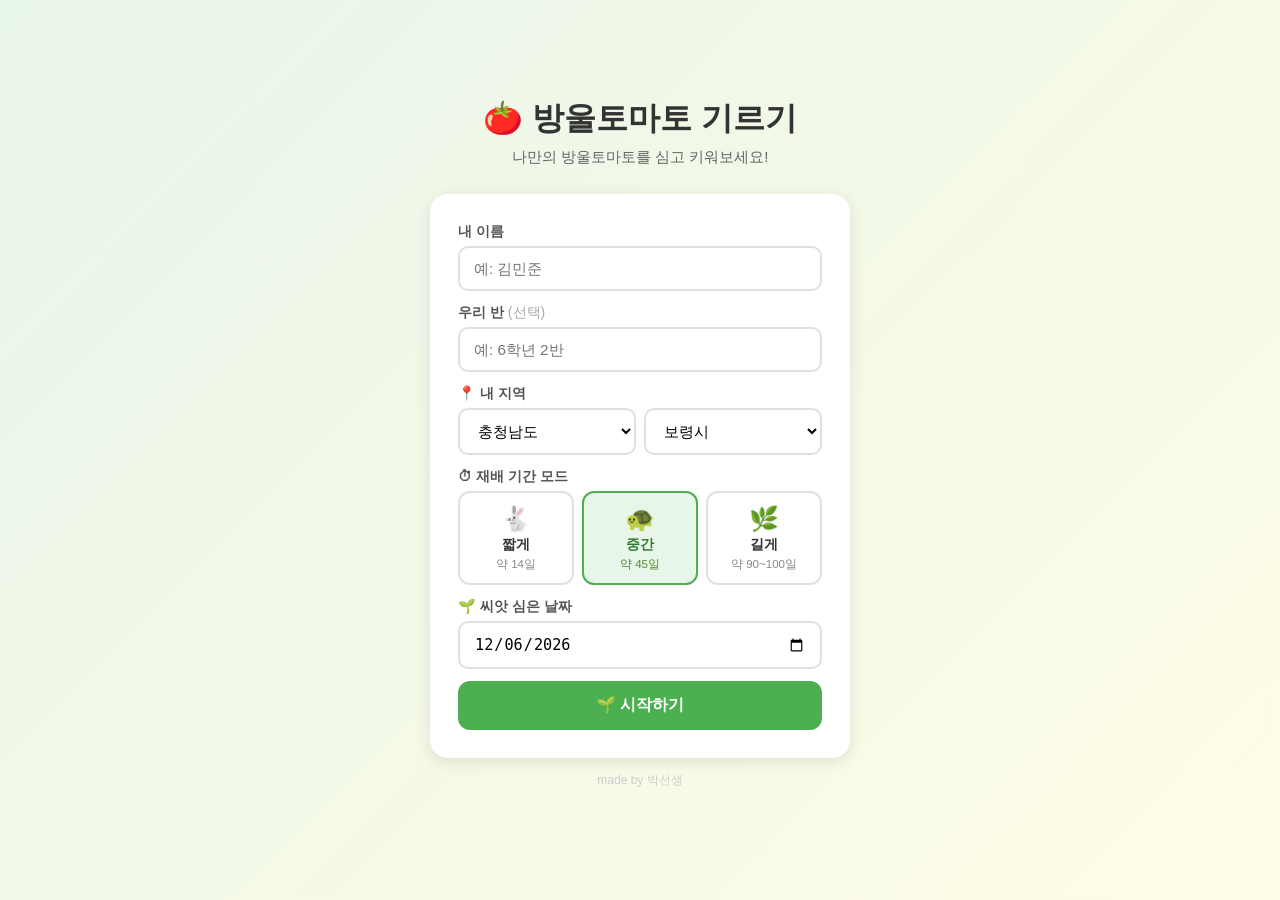
==== index.html @ ff5b4377 "Add files via upload" ====
<!DOCTYPE html>
<html lang="ko">
<head>
<meta charset="UTF-8">
<meta name="viewport" content="width=device-width, initial-scale=1.0">
<title>🍅 방울토마토 기르기</title>
<style>
:root {
  --green:#4caf50; --dgreen:#2e7d32; --lgreen:#e8f5e9;
  --red:#e53935; --orange:#ff7043; --yellow:#fdd835;
  --blue:#1e88e5; --brown:#795548;
  --gray:#9e9e9e; --shadow:0 4px 16px rgba(0,0,0,.10); --radius:18px;
}
*{box-sizing:border-box;margin:0;padding:0;}
body{font-family:'Noto Sans KR','Apple SD Gothic Neo',sans-serif;
  background:linear-gradient(135deg,#e8f5e9 0%,#fffde7 100%);min-height:100vh;color:#333;}

/* 화면 전환 — JS로만 제어 */
.screen{display:none;}

/* 버튼 */
.btn{border:none;border-radius:12px;cursor:pointer;font-size:1rem;
  font-weight:700;padding:12px 24px;transition:transform .1s;}
.btn:active{transform:scale(.97);}
.btn-green{background:var(--green);color:#fff;}
.btn-blue {background:var(--blue);color:#fff;}
.btn-red  {background:var(--red);color:#fff;}
.btn-gray {background:#e0e0e0;color:#555;}
.btn-orange{background:var(--orange);color:#fff;}
.btn-brown {background:var(--brown);color:#fff;}
.btn-purple{background:#7b1fa2;color:#fff;}
.btn:disabled{opacity:.45;cursor:not-allowed;}

/* 헤더 */
header{background:linear-gradient(90deg,#2e7d32,#43a047);color:#fff;
  padding:12px 20px;display:flex;align-items:center;justify-content:space-between;
  box-shadow:0 2px 8px rgba(0,0,0,.15);position:sticky;top:0;z-index:100;}
header h1{font-size:1.2rem;}
.weather-badge{background:rgba(255,255,255,.2);border-radius:20px;
  padding:4px 12px;font-size:.82rem;}

/* 탭 */
.tab-bar{display:flex;background:#fff;border-bottom:2px solid #e0e0e0;
  position:sticky;top:57px;z-index:99;}
.tab-btn{flex:1;padding:12px 8px;border:none;background:none;
  font-size:.88rem;font-weight:700;color:#999;cursor:pointer;
  border-bottom:3px solid transparent;transition:all .2s;}
.tab-btn.on{color:var(--dgreen);border-bottom-color:var(--green);}
.tab-content{display:none;padding:16px;max-width:900px;margin:0 auto;}
.tab-content.on{display:block;}

/* 시작 화면 */
.start-wrap{display:flex;flex-direction:column;align-items:center;
  justify-content:center;min-height:100vh;padding:24px;text-align:center;}
.start-card{background:#fff;border-radius:var(--radius);padding:28px;
  box-shadow:var(--shadow);width:100%;max-width:420px;text-align:left;}
.start-card label{display:block;font-size:.88rem;font-weight:700;
  margin-bottom:5px;color:#555;}
.start-card input,.start-card select{width:100%;padding:12px 14px;
  border:2px solid #e0e0e0;border-radius:10px;font-size:.95rem;
  margin-bottom:12px;outline:none;background:#fff;}
.start-card input:focus,.start-card select:focus{border-color:var(--green);}
.region-row{display:flex;gap:8px;margin-bottom:12px;}
.region-row select{flex:1;margin-bottom:0;}

/* 카드 */
.card{background:#fff;border-radius:var(--radius);box-shadow:var(--shadow);
  padding:20px;margin-bottom:14px;}
.card-title{font-size:.8rem;font-weight:700;color:var(--gray);
  letter-spacing:1px;margin-bottom:12px;}

/* 화분 */
.pot-card{display:flex;align-items:center;gap:24px;padding:22px;}
@media(max-width:580px){.pot-card{flex-direction:column;gap:10px;text-align:center;}}
.plant-visual{width:170px;height:187px;flex-shrink:0;
  filter:drop-shadow(0 8px 20px rgba(0,0,0,.22));
  transition:transform .4s ease;cursor:pointer;position:relative;}
.plant-visual:hover{transform:scale(1.05) rotate(-1deg);}
.plant-visual svg{width:100%;height:100%;}

/* 식물 2.5D 입체감 및 관리 상태 표현 */
.plant-visual{perspective:700px;}
.plant-visual svg{width:100%;height:100%;overflow:visible;filter:drop-shadow(0 10px 12px rgba(54,35,16,.28)) saturate(1.08) contrast(1.04);}
.plant-visual.plant-healthy svg{filter:drop-shadow(0 12px 16px rgba(32,96,42,.30)) saturate(1.22) contrast(1.08);}
.plant-visual.plant-ok svg{filter:drop-shadow(0 10px 13px rgba(54,35,16,.25)) saturate(1.05);}
.plant-visual.plant-dry svg{filter:drop-shadow(0 8px 10px rgba(88,53,17,.28)) saturate(.72) sepia(.22) brightness(.92);}
.plant-visual.plant-overwater svg{filter:drop-shadow(0 9px 12px rgba(22,87,142,.28)) saturate(.90) hue-rotate(8deg) brightness(.95);}
.plant-visual.plant-pest svg{filter:drop-shadow(0 9px 12px rgba(87,62,24,.25)) saturate(.78) sepia(.15);}
.plant-visual.plant-dead svg{filter:drop-shadow(0 8px 10px rgba(60,40,20,.25)) saturate(.25) sepia(.35) brightness(.78);}
.plant-visual.plant-dry{transform:rotate(-1.5deg);}
.plant-visual.plant-dead{transform:rotate(-3deg);}

/* 흔들림 애니메이션 */
@keyframes sway{
  0%,100%{transform:rotate(0deg);}
  25%{transform:rotate(1.5deg);}
  75%{transform:rotate(-1.5deg);}
}
@keyframes grow-in{
  from{transform:scale(0.7);opacity:0;}
  to{transform:scale(1);opacity:1;}
}
.plant-visual.sway{animation:sway 3s ease-in-out infinite;}
.plant-visual.grow-in{animation:grow-in .5s ease-out;}

/* 화분 카드 배경 */
.pot-card{background:linear-gradient(135deg,#f1f8e9 0%,#fff9c4 100%)!important;}

/* 성장 단계별 뱃지 색상 */
.stage-0{background:#FFF3E0;color:#E65100;}
.stage-1{background:#F1F8E9;color:#33691E;}
.stage-2{background:#E8F5E9;color:#2E7D32;}
.stage-3{background:#E8F5E9;color:#1B5E20;}
.stage-4{background:#FFFDE7;color:#F57F17;}
.stage-5{background:#E8F5E9;color:#2E7D32;}
.stage-6{background:#FFF3E0;color:#BF360C;}
.stage-7{background:#FFEBEE;color:#B71C1C;}
.pot-info{flex:1;}
.plant-name{font-size:1.2rem;font-weight:900;margin-bottom:5px;}
.stage-badge{display:inline-block;background:var(--lgreen);color:#2e7d32;
  border-radius:20px;padding:3px 14px;font-size:.82rem;font-weight:700;margin-bottom:10px;}
.bar-wrap{margin-bottom:8px;}
.bar-label{font-size:.8rem;color:#666;margin-bottom:3px;
  display:flex;justify-content:space-between;}
.bar-bg{background:#e0e0e0;border-radius:8px;height:12px;overflow:hidden;}
.bar-fill{height:100%;border-radius:8px;transition:width .5s ease;}
.b-green{background:linear-gradient(90deg,#66bb6a,#2e7d32);}
.b-blue {background:linear-gradient(90deg,#64b5f6,#1565c0);}
.b-orange{background:linear-gradient(90deg,#ffb74d,#e65100);}

/* 상태 그리드 */
.stat-grid{display:grid;grid-template-columns:1fr 1fr;gap:10px;}
.stat-item{background:var(--lgreen);border-radius:12px;padding:12px;text-align:center;}
.stat-icon{font-size:1.4rem;}
.stat-label{font-size:.72rem;color:#666;margin-top:2px;}
.stat-value{font-size:.98rem;font-weight:900;color:#2e7d32;}
.stat-warn{background:#fff8e1;}.stat-warn .stat-value{color:#f57f17;}
.stat-danger{background:#ffebee;}.stat-danger .stat-value{color:var(--red);}

/* 날씨 */
.w-row{display:flex;justify-content:space-between;font-size:.9rem;
  padding:4px 0;border-bottom:1px solid #f0f0f0;}
.w-row:last-child{border:none;}
.w-row span:last-child{font-weight:700;}
.sun-bar{display:flex;gap:3px;margin-top:6px;}
.sun-block{flex:1;height:9px;border-radius:4px;background:#e0e0e0;}
.sun-block.on{background:var(--yellow);}

/* 행동 */
.act-row{display:flex;gap:10px;margin-bottom:10px;}
.act-row .btn{flex:1;font-size:.88rem;padding:12px 6px;}
.act-log{background:var(--lgreen);border-radius:10px;padding:9px 13px;
  font-size:.82rem;color:#444;max-height:85px;overflow-y:auto;}
.act-log-item{padding:2px 0;border-bottom:1px solid #ddd;}
.act-log-item:last-child{border:none;}

/* 사진 일지 */
.photo-grid{display:grid;grid-template-columns:repeat(auto-fill,minmax(140px,1fr));gap:12px;}
.photo-card{border-radius:14px;overflow:hidden;box-shadow:0 2px 8px rgba(0,0,0,.1);
  cursor:pointer;background:#fff;transition:transform .2s;}
.photo-card:hover{transform:translateY(-3px);}
.photo-img-wrap{width:100%;height:120px;overflow:hidden;background:#f5f5f5;
  display:flex;align-items:center;justify-content:center;}
.photo-img-wrap img{width:100%;height:100%;object-fit:cover;}
.photo-info{padding:8px;}
.photo-date{font-size:.73rem;color:var(--gray);}
.photo-stage{font-size:.75rem;color:var(--dgreen);font-weight:700;}
.photo-note{font-size:.8rem;margin-top:2px;color:#444;
  white-space:nowrap;overflow:hidden;text-overflow:ellipsis;}
.add-photo{border:2px dashed #ccc;border-radius:14px;display:flex;
  flex-direction:column;align-items:center;justify-content:center;
  min-height:164px;cursor:pointer;background:#fafafa;transition:all .2s;gap:6px;}
.add-photo:hover{border-color:var(--green);background:var(--lgreen);}
.add-photo span{font-size:2rem;}
.add-photo p{font-size:.85rem;color:#888;}

/* 수확 */
.harvest-wrap{display:flex;flex-direction:column;align-items:center;
  justify-content:center;min-height:90vh;padding:24px;text-align:center;}
.harvest-stats{background:#fff;border-radius:var(--radius);padding:22px;
  box-shadow:var(--shadow);width:100%;max-width:400px;margin-bottom:20px;}
.h-row{display:flex;justify-content:space-between;padding:8px 0;
  border-bottom:1px solid #f0f0f0;font-size:.93rem;}
.h-row:last-child{border:none;}
.h-row strong{color:var(--red);}

/* 보고서 인쇄 */
#report-area{display:none;}
@media print{
  body>*{display:none!important;}
  #report-area{display:block!important;font-family:'Noto Sans KR',sans-serif;
    max-width:700px;margin:0 auto;padding:20px;}
  .rpt-header{text-align:center;border-bottom:2px solid #333;
    padding-bottom:14px;margin-bottom:18px;}
  .rpt-title{font-size:1.5rem;font-weight:900;color:#2e7d32;}
  .rpt-sub{font-size:.95rem;color:#555;margin-top:3px;}
  .rpt-section{margin-bottom:18px;}
  .rpt-section h3{font-size:.95rem;font-weight:700;border-left:4px solid #4caf50;
    padding-left:8px;margin-bottom:10px;}
  .rpt-grid{display:grid;grid-template-columns:1fr 1fr;gap:10px;}
  .rpt-stat{background:#f9f9f9;border-radius:8px;padding:9px 13px;}
  .rpt-stat-label{font-size:.78rem;color:#888;}
  .rpt-stat-value{font-size:1rem;font-weight:700;color:#2e7d32;}
  .rpt-photos{display:grid;grid-template-columns:repeat(3,1fr);gap:8px;}
  .rpt-photo img{width:100%;height:95px;object-fit:cover;border-radius:7px;}
  .rpt-photo p{font-size:.72rem;color:#666;margin-top:3px;text-align:center;}
  .rpt-diary-item{font-size:.8rem;padding:4px 0;border-bottom:1px solid #eee;}
  .rpt-wm{text-align:center;margin-top:20px;font-size:.75rem;color:#bbb;}
}

/* 알림 배너 */
.alert-banner{background:#fff3cd;border:1px solid #ffc107;border-radius:10px;
  padding:9px 13px;font-size:.83rem;margin-bottom:10px;
  display:none;align-items:center;gap:7px;}
.alert-banner.show{display:flex;}
.alert-banner.red{background:#ffebee;border-color:var(--red);}

/* 모달 */
.modal-bg{display:none;position:fixed;inset:0;background:rgba(0,0,0,.5);
  z-index:200;align-items:center;justify-content:center;padding:16px;}
.modal-bg.show{display:flex;}
.modal{background:#fff;border-radius:var(--radius);padding:26px;
  width:100%;max-width:400px;box-shadow:var(--shadow);}
.modal h3{font-size:1.05rem;margin-bottom:13px;text-align:center;}
.modal input,.modal textarea{width:100%;padding:11px;border:2px solid #e0e0e0;
  border-radius:10px;font-size:.93rem;margin-bottom:11px;outline:none;}
.modal input:focus,.modal textarea:focus{border-color:var(--green);}
.modal textarea{resize:vertical;min-height:65px;}
.modal-btns{display:flex;gap:10px;}
.modal-btns .btn{flex:1;}
.modal-view-img{width:100%;max-height:55vh;object-fit:contain;
  border-radius:10px;margin-bottom:11px;}

/* 토스트 */
.toast{position:fixed;bottom:26px;left:50%;
  transform:translateX(-50%) translateY(100px);
  background:#333;color:#fff;border-radius:30px;padding:11px 26px;
  font-size:.9rem;font-weight:700;z-index:300;transition:transform .3s;
  pointer-events:none;}
.toast.show{transform:translateX(-50%) translateY(0);}
.toast.green{background:var(--green);}
.toast.red{background:var(--red);}
.toast.blue{background:var(--blue);}
.toast.orange{background:var(--orange);}

/* 씨앗 대기 */
.no-seed{text-align:center;padding:50px 20px;}


/* 단계별 행동 해금 */
.action-grid{display:grid;grid-template-columns:repeat(2,minmax(0,1fr));gap:10px;margin-bottom:10px;}
@media(max-width:580px){.action-grid{grid-template-columns:1fr;}}
.action-btn,.locked-action{min-height:72px;border-radius:14px;padding:10px 12px;text-align:left;display:flex;flex-direction:column;justify-content:center;gap:4px;}
.action-btn{border:none;color:#fff;cursor:pointer;box-shadow:0 2px 8px rgba(0,0,0,.08);transition:transform .1s, filter .2s;}
.action-btn:active{transform:scale(.98);}
.action-btn:disabled{opacity:.45;cursor:not-allowed;filter:grayscale(.2);}
.action-btn strong{font-size:.92rem;line-height:1.2;}
.action-btn small{font-size:.72rem;line-height:1.35;opacity:.92;font-weight:500;}
.action-water{background:var(--blue);}
.action-check{background:var(--green);}
.action-vent{background:var(--orange);}
.action-warm{background:var(--brown);}
.action-fertilize{background:#43a047;}
.action-stake{background:#795548;}
.action-pollinate{background:#f9a825;color:#5d4037;}
.action-prune{background:#00897b;}
.action-fruitCheck{background:#e53935;}
.locked-action{border:2px dashed #cfcfcf;background:#fafafa;color:#888;align-items:center;text-align:center;font-weight:800;}
.locked-action .lock-icon{font-size:1.25rem;}
.locked-action small{font-size:.78rem;line-height:1.35;font-weight:700;}
.unlock-modal-icon{font-size:2.4rem;text-align:center;margin-bottom:6px;}
.unlock-title{text-align:center;font-size:1.08rem;font-weight:900;color:var(--dgreen);margin-bottom:10px;}
.unlock-msg{background:var(--lgreen);border-radius:12px;padding:12px 14px;font-size:.9rem;line-height:1.6;color:#333;margin-bottom:14px;}
.unlock-tip{font-size:.78rem;color:#777;line-height:1.5;margin-top:-5px;margin-bottom:12px;text-align:center;}

.watermark{text-align:center;padding:14px;font-size:.75rem;color:#ccc;}

/* 재배 기간 모드 선택 */
.speed-btns{display:flex;gap:8px;margin-bottom:12px;}
.speed-btn{flex:1;border:2px solid #e0e0e0;border-radius:12px;background:#fff;
  padding:12px 6px;cursor:pointer;transition:all .2s;text-align:center;
  display:flex;flex-direction:column;align-items:center;gap:3px;}
.speed-btn span{font-size:1.5rem;}
.speed-btn strong{font-size:.85rem;color:#333;display:block;}
.speed-btn small{font-size:.72rem;color:#888;display:block;line-height:1.3;}
.speed-btn:hover{border-color:#aaa;background:#f5f5f5;}
.speed-btn.active{border-color:var(--green);background:var(--lgreen);}
.speed-btn.active strong{color:var(--dgreen);}
.speed-btn.active small{color:#558b2f;}

/* 재배 환경 카드 */
.env-card{padding:16px 20px;}
.env-btns{display:flex;gap:10px;}
.env-btn{flex:1;border:2px solid #e0e0e0;border-radius:14px;background:#fff;
  padding:14px 8px;cursor:pointer;transition:all .2s;text-align:center;
  display:flex;flex-direction:column;align-items:center;gap:4px;}
.env-btn:hover{border-color:var(--green);background:var(--lgreen);}
.env-btn.active{border-color:var(--green);background:var(--lgreen);
  box-shadow:0 0 0 3px rgba(76,175,80,.2);}
.env-icon{font-size:1.8rem;}
.env-name{font-size:.9rem;font-weight:700;color:#333;}
.env-desc{font-size:.72rem;color:#888;line-height:1.4;}
.env-btn.active .env-name{color:var(--dgreen);}
</style>
<!-- html2canvas: 화면 캡처 라이브러리 -->
<script src="https://cdnjs.cloudflare.com/ajax/libs/html2canvas/1.4.1/html2canvas.min.js"></script>
</head>
<body>

<!-- 헤더 (시작 후 표시) -->
<header id="main-header" style="display:none;">
  <h1>🍅 방울토마토 기르기</h1>
  <div style="display:flex;gap:8px;align-items:center;">
    <div class="weather-badge" id="hdr-weather">🌤 --</div>
    <span id="speed-mode-badge" style="font-size:.78rem;font-weight:700;padding:3px 8px;
      background:rgba(255,255,255,.18);border-radius:10px;color:#fff;"></span>
    <button class="btn btn-gray" style="padding:6px 12px;font-size:.8rem;" onclick="openSettings()">⚙️ 설정</button>
  </div>
</header>

<!-- 탭 바 (시작 후 표시) -->
<div class="tab-bar" id="tab-bar" style="display:none;">
  <button class="tab-btn on" id="tbtn-grow"  onclick="switchTab('grow',this)">🌱 키우기</button>
  <button class="tab-btn"    id="tbtn-diary" onclick="switchTab('diary',this)">📸 사진일지</button>
</div>

<!-- ===== 시작 화면 ===== -->
<div id="screen-start" class="screen">
  <div class="start-wrap">
    <div style="font-size:2rem;font-weight:900;margin-bottom:6px;">🍅 방울토마토 기르기</div>
    <div style="font-size:.95rem;color:#666;margin-bottom:26px;">나만의 방울토마토를 심고 키워보세요!</div>
    <div class="start-card">
      <label>내 이름</label>
      <input type="text" id="inp-name" placeholder="예: 김민준" maxlength="10">
      <label>우리 반 <span style="color:#aaa;font-weight:400;">(선택)</span></label>
      <input type="text" id="inp-class" placeholder="예: 6학년 2반" maxlength="14">
      <label>📍 내 지역</label>
      <div class="region-row">
        <select id="sel-sido" onchange="onSidoChange()">
          <option value="">시/도</option>
        </select>
        <select id="sel-sg">
          <option value="">시/군/구</option>
        </select>
      </div>
      <label>⏱ 재배 기간 모드</label>
      <div class="speed-btns" id="start-speed-btns">
        <button class="speed-btn" id="start-short" onclick="selectSpeed('short','start')">
          <span>🐇</span><strong>짧게</strong><small>약 14일</small>
        </button>
        <button class="speed-btn active" id="start-mid" onclick="selectSpeed('mid','start')">
          <span>🐢</span><strong>중간</strong><small>약 45일</small>
        </button>
        <button class="speed-btn" id="start-long" onclick="selectSpeed('long','start')">
          <span>🌿</span><strong>길게</strong><small>약 90~100일</small>
        </button>
      </div>
      <label>🌱 씨앗 심은 날짜</label>
      <input type="date" id="inp-plantdate">
      <button class="btn btn-green" style="width:100%;font-size:1rem;padding:14px;"
        onclick="startGame()">🌱 시작하기</button>
    </div>
    <div class="watermark">made by 박선생</div>
  </div>
</div>

<!-- ===== 게임 화면 ===== -->
<div id="screen-game" class="screen">

  <!-- 키우기 탭 -->
  <div id="tab-grow" class="tab-content on">
    <div id="alert-water" class="alert-banner">
      <span>💧</span><span id="alert-water-txt">물이 부족해요!</span>
    </div>
    <div id="alert-temp" class="alert-banner red">
      <span>🌡️</span><span id="alert-temp-txt">기온이 위험해요!</span>
    </div>
    <div id="alert-pest" class="alert-banner red" style="display:none;">
      <span>🐛</span><span id="alert-pest-txt">병충해가 발생했어요! 빨리 처리하세요!</span>
      <button class="btn btn-red" style="padding:4px 12px;font-size:.8rem;margin-left:auto;"
        onclick="doAction('pest')">🌿 처리하기</button>
    </div>
    <div id="alert-rain" class="alert-banner red" style="display:none;">
      <span>⛈️</span><span>폭우 피해! 교실 창가로 이동하는 것이 좋아요.</span>
    </div>

    <!-- 재배 환경 선택 -->
    <div class="card env-card" id="env-card">
      <div class="card-title">🌍 재배 환경</div>
      <div class="env-btns">
        <button class="env-btn" id="env-outdoor" onclick="setEnv('outdoor')">
          <span class="env-icon">☀️</span>
          <span class="env-name">야외</span>
          <span class="env-desc">일조 좋음<br>비·바람·병충해 위험</span>
        </button>
        <button class="env-btn" id="env-window" onclick="setEnv('window')">
          <span class="env-icon">🪟</span>
          <span class="env-name">교실 창가</span>
          <span class="env-desc">비 피해 없음<br>일조 다소 부족</span>
        </button>
      </div>
      <div id="env-status" style="font-size:.82rem;color:#666;margin-top:8px;text-align:center;"></div>
    </div>

    <!-- 씨앗 아직 없음 -->
    <div id="no-seed" class="no-seed" style="display:none;">
      <div style="font-size:3.5rem;margin-bottom:14px;">🪴</div>
      <p style="color:#666;">씨앗 심은 날짜가 아직 설정되지 않았어요.<br>
        <button class="btn btn-green" style="margin-top:14px;padding:10px 22px;"
          onclick="openSettings()">⚙️ 설정에서 날짜 입력하기</button>
      </p>
    </div>

    <div id="game-content" style="display:none;">
      <!-- 화분 -->
      <div class="card pot-card" id="capture-pot-card">
        <div style="text-align:center;flex-shrink:0;">
          <div class="plant-visual" id="plant-visual"></div>
        </div>
        <div class="pot-info">
          <div class="plant-name" id="plant-name">--의 방울토마토</div>
          <div class="stage-badge" id="stage-badge">씨앗 단계</div>
          <div class="bar-wrap">
            <div class="bar-label"><span>🌱 전체 성장</span><span id="pct-growth">0%</span></div>
            <div class="bar-bg"><div class="bar-fill b-green" id="bar-growth" style="width:0%"></div></div>
          </div>
          <div class="bar-wrap">
            <div class="bar-label"><span>💧 수분</span><span id="pct-water">60%</span></div>
            <div class="bar-bg"><div class="bar-fill b-blue" id="bar-water" style="width:60%"></div></div>
          </div>
          <div class="bar-wrap">
            <div class="bar-label"><span>☀️ 오늘 일조</span><span id="pct-sun">0%</span></div>
            <div class="bar-bg"><div class="bar-fill b-orange" id="bar-sun" style="width:0%"></div></div>
          </div>
        </div>
      </div>

      <div id="capture-info-grid" style="display:grid;grid-template-columns:1fr 1fr;gap:14px;">
        <!-- 상태 -->
        <div class="card">
          <div class="card-title">📊 현재 상태</div>
          <div class="stat-grid">
            <div class="stat-item" id="st-temp">
              <div class="stat-icon">🌡️</div>
              <div class="stat-value" id="sv-temp">--°C</div>
              <div class="stat-label">기온</div>
            </div>
            <div class="stat-item" id="st-sky">
              <div class="stat-icon" id="si-sky">⛅</div>
              <div class="stat-value" id="sv-sky">--</div>
              <div class="stat-label">날씨</div>
            </div>
            <div class="stat-item" id="st-water">
              <div class="stat-icon">💧</div>
              <div class="stat-value" id="sv-water">보통</div>
              <div class="stat-label">수분</div>
            </div>
            <div class="stat-item">
              <div class="stat-icon">📅</div>
              <div class="stat-value" id="sv-day">--일차</div>
              <div class="stat-label">재배기간</div>
            </div>
          </div>
        </div>

        <!-- 날씨 -->
        <div class="card">
          <div class="card-title">🌤 오늘 날씨</div>
          <div class="w-row"><span>📍</span><span id="w-region">--</span></div>
          <div class="w-row"><span>🌡️ 기온</span><span id="w-temp">--°C</span></div>
          <div class="w-row"><span>💧 강수</span><span id="w-rain">--</span></div>
          <div class="w-row"><span>💨 바람</span><span id="w-wind">--</span></div>
          <div class="w-row"><span>☀️ 일조</span><span id="w-sun">--</span></div>
          <div class="sun-bar" id="sun-blocks"></div>
          <div style="font-size:.72rem;color:#bbb;margin-top:4px;" id="w-time">--</div>
        </div>
      </div>

      <!-- 행동 -->
      <div class="card">
        <div class="card-title">🖐 오늘 할 일</div>
        <div class="action-grid" id="action-box"></div>
        <div class="act-log" id="act-log">
          <div class="act-log-item" style="color:#bbb;">오늘의 활동이 기록돼요</div>
        </div>
      </div>
    </div><!-- /game-content -->
  </div><!-- /tab-grow -->

  <!-- 사진 일지 탭 -->
  <div id="tab-diary" class="tab-content">
    <div class="card">
      <div style="display:flex;align-items:center;justify-content:space-between;margin-bottom:12px;">
        <div class="card-title" style="margin:0;">📸 성장 사진 일지</div>
        <button class="btn btn-green" style="padding:9px 18px;font-size:.88rem;"
          onclick="openCaptureModal()">📷 지금 캡처</button>
      </div>
      <div style="font-size:.8rem;color:#aaa;margin-bottom:12px;">
        키우기 탭 화면이 그대로 저장돼요 📱
      </div>
      <div class="photo-grid" id="photo-grid"></div>
    </div>
    <div class="watermark">made by 박선생</div>
  </div>

</div><!-- /screen-game -->

<!-- ===== 수확 화면 ===== -->
<div id="screen-harvest" class="screen">
  <div class="harvest-wrap">
    <div style="font-size:5rem;margin-bottom:14px;">🍅🎉</div>
    <div style="font-size:1.8rem;font-weight:900;color:var(--red);margin-bottom:8px;">수확 완료!</div>
    <div style="font-size:.95rem;color:#555;margin-bottom:22px;" id="h-sub">방울토마토가 잘 익었어요!</div>
    <div class="harvest-stats">
      <div class="h-row"><span>재배 기간 (<span id="h-mode">--</span>)</span><strong id="h-days">--일</strong></div>
      <div class="h-row"><span>물 준 횟수</span><strong id="h-water">--회</strong></div>
      <div class="h-row"><span>관찰 횟수</span><strong id="h-check">--회</strong></div>
      <div class="h-row"><span>사진 기록</span><strong id="h-photo">--장</strong></div>
      <div class="h-row"><span>최종 점수</span><strong id="h-score">--점</strong></div>
    </div>
    <div style="display:flex;gap:10px;flex-wrap:wrap;justify-content:center;">
      <button class="btn btn-purple" onclick="printReport()">📄 보고서 출력</button>
      <button class="btn btn-green"  onclick="restartGame()">🌱 다시 심기</button>
      <button class="btn btn-gray"   onclick="goGame()">📸 일지 보기</button>
    </div>
    <div class="watermark">made by 박선생</div>
  </div>
</div>

<!-- ===== 설정 화면 ===== -->
<div id="screen-settings" class="screen">
  <div style="padding:16px 16px 0;max-width:600px;margin:0 auto;display:flex;align-items:center;gap:12px;">
    <button class="btn btn-gray" onclick="closeSettings()">← 뒤로</button>
    <h2 style="font-size:1.15rem;">⚙️ 설정</h2>
  </div>
  <div style="padding:14px 16px 24px;max-width:600px;margin:0 auto;">

    <div class="card">
      <div class="card-title">👤 내 정보</div>
      <label style="font-size:.88rem;font-weight:700;color:#555;display:block;margin-bottom:5px;">이름</label>
      <input type="text" id="set-name" placeholder="이름" maxlength="10"
        style="width:100%;padding:11px;border:2px solid #e0e0e0;border-radius:10px;font-size:.93rem;margin-bottom:10px;outline:none;">
      <label style="font-size:.88rem;font-weight:700;color:#555;display:block;margin-bottom:5px;">우리 반</label>
      <input type="text" id="set-class" placeholder="예: 6학년 2반" maxlength="14"
        style="width:100%;padding:11px;border:2px solid #e0e0e0;border-radius:10px;font-size:.93rem;margin-bottom:10px;outline:none;">
    </div>

    <div class="card">
      <div class="card-title">📍 지역 설정 (날씨 연동)</div>
      <div class="region-row" style="margin-bottom:10px;">
        <select id="set-sido" onchange="setOnSidoChange()" style="flex:1;padding:11px;border:2px solid #e0e0e0;border-radius:10px;font-size:.93rem;">
          <option value="">시/도 선택</option>
        </select>
        <select id="set-sg" style="flex:1;padding:11px;border:2px solid #e0e0e0;border-radius:10px;font-size:.93rem;">
          <option value="">시/군/구 선택</option>
        </select>
      </div>
      <div style="font-size:.83rem;color:#888;" id="set-region-show">현재: --</div>
    </div>

    <div class="card">
      <div class="card-title">🌱 씨앗 심은 날짜</div>
      <input type="date" id="set-plantdate"
        style="width:100%;padding:11px;border:2px solid #e0e0e0;border-radius:10px;font-size:.93rem;margin-bottom:10px;outline:none;">
      <div style="font-size:.8rem;color:#e53935;">⚠️ 날짜를 바꾸면 성장 기간이 다시 계산됩니다.</div>
    </div>

    <div class="card">
      <div class="card-title">⏱ 재배 기간 모드</div>
      <div class="speed-btns" id="set-speed-btns">
        <button class="speed-btn" id="set-short" onclick="selectSpeed('short','set')">
          <span>🐇</span><strong>짧게</strong><small>약 14일</small>
        </button>
        <button class="speed-btn" id="set-mid" onclick="selectSpeed('mid','set')">
          <span>🐢</span><strong>중간</strong><small>약 45일</small>
        </button>
        <button class="speed-btn" id="set-long" onclick="selectSpeed('long','set')">
          <span>🌿</span><strong>길게</strong><small>약 90~100일</small>
        </button>
      </div>
      <div id="set-speed-info" style="font-size:.82rem;color:#666;margin-top:10px;padding:8px 12px;background:#f5f5f5;border-radius:8px;"></div>
      <div style="font-size:.8rem;color:#e53935;margin-top:8px;">⚠️ 모드를 바꾸면 현재 성장이 초기화됩니다.</div>
    </div>

    <div style="display:flex;gap:10px;flex-wrap:wrap;">
      <button class="btn btn-green" onclick="saveSettings()">✅ 저장</button>
      <button class="btn btn-red"   onclick="resetAll()">🗑 초기화</button>
    </div>

  </div>
  <div class="watermark">made by 박선생</div>
</div>

<!-- 수확 보고서 (인쇄용) -->
<div id="report-area"></div>

<!-- modal-add 제거: 캡처가 즉시 실행되므로 불필요 -->

<!-- 사진 뷰어 + 일지 편집 모달 -->
<div class="modal-bg" id="modal-view">
  <div class="modal" style="max-width:480px;">
    <h3>📸 성장 사진</h3>
    <img id="view-img" class="modal-view-img" src="" alt="">
    <div style="font-size:.82rem;color:#888;margin-bottom:10px;" id="view-meta"></div>

    <!-- 일지 영역: 보기 모드 / 편집 모드 토글 -->
    <div id="note-view-wrap" style="margin-bottom:12px;">
      <div style="display:flex;align-items:center;justify-content:space-between;margin-bottom:4px;">
        <span style="font-size:.82rem;font-weight:700;color:#555;">📝 성장 일지</span>
        <button class="btn btn-gray" style="padding:4px 10px;font-size:.78rem;"
          onclick="toggleNoteEdit()">✏️ 편집</button>
      </div>
      <!-- 보기 -->
      <div id="note-display"
        style="font-size:.88rem;color:#444;padding:8px 10px;background:#f9f9f9;
          border-radius:8px;min-height:42px;line-height:1.6;white-space:pre-wrap;"></div>
      <!-- 편집 -->
      <div id="note-edit-wrap" style="display:none;">
        <textarea id="view-note-input"
          placeholder="이 날의 관찰 내용, 느낀 점을 적어보세요..."
          style="width:100%;padding:9px;border:2px solid var(--green);border-radius:8px;
            font-size:.88rem;resize:vertical;min-height:72px;outline:none;
            margin-bottom:6px;font-family:inherit;"></textarea>
        <button class="btn btn-green" style="width:100%;padding:9px;font-size:.88rem;"
          onclick="saveNote()">💾 일지 저장</button>
      </div>
    </div>

    <div class="modal-btns">
      <button class="btn btn-red"  onclick="deletePhoto()">🗑 삭제</button>
      <button class="btn btn-gray" onclick="closeModal('modal-view')">닫기</button>
    </div>
  </div>
</div>


<!-- 새 행동 해금 안내 모달 -->
<div class="modal-bg" id="modal-unlock">
  <div class="modal" style="max-width:430px;">
    <div class="unlock-modal-icon" id="unlock-icon">🎉</div>
    <div class="unlock-title" id="unlock-title">새로운 행동이 열렸어요!</div>
    <div class="unlock-msg" id="unlock-msg"></div>
    <div class="unlock-tip">새 행동은 실제 방울토마토가 그 단계에서 필요한 관리 방법이에요.</div>
    <button class="btn btn-green" style="width:100%;" onclick="closeUnlockModal()">알겠어요</button>
  </div>
</div>

<div class="toast" id="toast"></div>

<script>

// =============================================
//  8단계 식물 SVG 일러스트
// =============================================
const PLANT_SVG = [
// 0: 씨앗
`<svg viewBox="0 0 200 220" xmlns="http://www.w3.org/2000/svg">
  <defs>
    <radialGradient id="sg0" cx="50%" cy="40%"><stop offset="0%" stop-color="#8B6344"/><stop offset="100%" stop-color="#5D3A1A"/></radialGradient>
    <radialGradient id="sd0" cx="40%" cy="35%"><stop offset="0%" stop-color="#C8A96E"/><stop offset="100%" stop-color="#8B6914"/></radialGradient>
    <linearGradient id="pt0" x1="0%" y1="0%" x2="100%" y2="100%"><stop offset="0%" stop-color="#EF8C60"/><stop offset="100%" stop-color="#BF5630"/></linearGradient>
  </defs>
  <path d="M58,145 L142,145 L133,212 L67,212 Z" fill="url(#pt0)"/>
  <ellipse cx="100" cy="145" rx="51" ry="11" fill="#D4643A"/>
  <ellipse cx="100" cy="143" rx="51" ry="13" fill="url(#sg0)"/>
  <ellipse cx="100" cy="137" rx="11" ry="7.5" fill="url(#sd0)" transform="rotate(-18,100,137)"/>
  <path d="M93,134 Q100,128 107,134" stroke="#7A5010" stroke-width="1.5" fill="none"/>
  <ellipse cx="78" cy="141" rx="4" ry="2" fill="#6B4526" opacity=".35"/>
  <ellipse cx="124" cy="140" rx="3.5" ry="2" fill="#6B4526" opacity=".35"/>
  <ellipse cx="101" cy="146" rx="5" ry="2" fill="#5C3A1A" opacity=".25"/>
</svg>`,

// 1: 발아
`<svg viewBox="0 0 200 220" xmlns="http://www.w3.org/2000/svg">
  <defs>
    <radialGradient id="sg1" cx="50%" cy="40%"><stop offset="0%" stop-color="#8B6344"/><stop offset="100%" stop-color="#5D3A1A"/></radialGradient>
    <linearGradient id="pt1" x1="0%" y1="0%" x2="100%" y2="100%"><stop offset="0%" stop-color="#EF8C60"/><stop offset="100%" stop-color="#BF5630"/></linearGradient>
    <linearGradient id="st1" x1="0%" y1="100%" x2="0%" y2="0%"><stop offset="0%" stop-color="#558B2F"/><stop offset="100%" stop-color="#9CCC65"/></linearGradient>
  </defs>
  <path d="M58,145 L142,145 L133,212 L67,212 Z" fill="url(#pt1)"/>
  <ellipse cx="100" cy="145" rx="51" ry="11" fill="#D4643A"/>
  <ellipse cx="100" cy="143" rx="51" ry="13" fill="url(#sg1)"/>
  <path d="M100,142 Q97,124 99,104" stroke="url(#st1)" stroke-width="4" fill="none" stroke-linecap="round"/>
  <ellipse cx="84" cy="112" rx="14" ry="7.5" fill="#9CCC65" transform="rotate(-28,84,112)"/>
  <ellipse cx="116" cy="112" rx="14" ry="7.5" fill="#9CCC65" transform="rotate(28,116,112)"/>
  <path d="M84,112 L78,106" stroke="#7CB342" stroke-width=".8" fill="none"/>
  <path d="M116,112 L122,106" stroke="#7CB342" stroke-width=".8" fill="none"/>
  <ellipse cx="100" cy="102" rx="5.5" ry="7" fill="#AED581"/>
  <circle cx="87" cy="107" r="2" fill="#B3E5FC" opacity=".85"/>
  <circle cx="95" cy="103" r="1.5" fill="#B3E5FC" opacity=".7"/>
</svg>`,

// 2: 본잎
`<svg viewBox="0 0 200 220" xmlns="http://www.w3.org/2000/svg">
  <defs>
    <radialGradient id="sg2" cx="50%" cy="40%"><stop offset="0%" stop-color="#8B6344"/><stop offset="100%" stop-color="#5D3A1A"/></radialGradient>
    <linearGradient id="pt2" x1="0%" y1="0%" x2="100%" y2="100%"><stop offset="0%" stop-color="#EF8C60"/><stop offset="100%" stop-color="#BF5630"/></linearGradient>
    <linearGradient id="st2" x1="0%" y1="100%" x2="0%" y2="0%"><stop offset="0%" stop-color="#558B2F"/><stop offset="100%" stop-color="#7CB342"/></linearGradient>
  </defs>
  <path d="M58,145 L142,145 L133,212 L67,212 Z" fill="url(#pt2)"/>
  <ellipse cx="100" cy="145" rx="51" ry="11" fill="#D4643A"/>
  <ellipse cx="100" cy="143" rx="51" ry="13" fill="url(#sg2)"/>
  <path d="M100,142 Q96,118 99,84" stroke="url(#st2)" stroke-width="4.5" fill="none" stroke-linecap="round"/>
  <path d="M100,120 Q76,108 70,90 Q88,89 100,120" fill="#66BB6A"/>
  <path d="M100,120 Q124,108 130,90 Q112,89 100,120" fill="#66BB6A"/>
  <path d="M100,120 Q78,105 72,90" stroke="#4CAF50" stroke-width=".9" fill="none"/>
  <path d="M100,120 Q122,105 128,90" stroke="#4CAF50" stroke-width=".9" fill="none"/>
  <path d="M100,94 Q74,79 68,60 Q88,58 100,94" fill="#81C784"/>
  <path d="M100,94 Q126,79 132,60 Q112,58 100,94" fill="#81C784"/>
  <path d="M100,94 Q76,76 70,60" stroke="#66BB6A" stroke-width=".9" fill="none"/>
  <path d="M100,94 Q124,76 130,60" stroke="#66BB6A" stroke-width=".9" fill="none"/>
  <circle cx="100" cy="82" r="4.5" fill="#A5D6A7"/>
  <circle cx="80" cy="104" r="1.8" fill="#B3E5FC" opacity=".7"/>
</svg>`,

// 3: 꽃봉오리
`<svg viewBox="0 0 200 220" xmlns="http://www.w3.org/2000/svg">
  <defs>
    <radialGradient id="sg3" cx="50%" cy="40%"><stop offset="0%" stop-color="#8B6344"/><stop offset="100%" stop-color="#5D3A1A"/></radialGradient>
    <linearGradient id="pt3" x1="0%" y1="0%" x2="100%" y2="100%"><stop offset="0%" stop-color="#EF8C60"/><stop offset="100%" stop-color="#BF5630"/></linearGradient>
  </defs>
  <path d="M58,145 L142,145 L133,212 L67,212 Z" fill="url(#pt3)"/>
  <ellipse cx="100" cy="145" rx="51" ry="11" fill="#D4643A"/>
  <ellipse cx="100" cy="143" rx="51" ry="13" fill="url(#sg3)"/>
  <path d="M100,142 Q95,118 98,92 Q100,72 102,52" stroke="#558B2F" stroke-width="5" fill="none" stroke-linecap="round"/>
  <path d="M99,114 Q77,102 65,88" stroke="#558B2F" stroke-width="3" fill="none" stroke-linecap="round"/>
  <path d="M100,97 Q124,84 135,71" stroke="#558B2F" stroke-width="3" fill="none" stroke-linecap="round"/>
  <path d="M99,114 Q74,99 68,80 Q86,80 99,114" fill="#66BB6A"/>
  <path d="M100,97 Q126,82 134,64 Q114,65 100,97" fill="#66BB6A"/>
  <path d="M101,128 Q80,117 76,102 Q91,102 101,128" fill="#81C784"/>
  <path d="M101,128 Q122,117 126,102 Q111,102 101,128" fill="#81C784"/>
  <g transform="translate(65,86)">
    <ellipse cx="0" cy="-8" rx="4" ry="6" fill="#C8E6C9"/>
    <ellipse cx="4" cy="-4" rx="4" ry="6" fill="#B2DFDB" transform="rotate(30,4,-4)"/>
    <ellipse cx="-4" cy="-4" rx="4" ry="6" fill="#DCEDC8" transform="rotate(-30,-4,-4)"/>
    <circle cx="0" cy="0" r="3.5" fill="#A5D6A7"/>
  </g>
  <g transform="translate(135,69)">
    <ellipse cx="0" cy="-7" rx="3.5" ry="5.5" fill="#C8E6C9"/>
    <ellipse cx="3.5" cy="-3.5" rx="3.5" ry="5.5" fill="#B2DFDB" transform="rotate(30,3.5,-3.5)"/>
    <ellipse cx="-3.5" cy="-3.5" rx="3.5" ry="5.5" fill="#DCEDC8" transform="rotate(-30,-3.5,-3.5)"/>
    <circle cx="0" cy="0" r="3" fill="#A5D6A7"/>
  </g>
  <g transform="translate(102,50)">
    <ellipse cx="0" cy="-9" rx="4.5" ry="7" fill="#DCEDC8"/>
    <ellipse cx="5" cy="-4" rx="4.5" ry="7" fill="#C8E6C9" transform="rotate(30,5,-4)"/>
    <ellipse cx="-5" cy="-4" rx="4.5" ry="7" fill="#E8F5E9" transform="rotate(-30,-5,-4)"/>
    <circle cx="0" cy="0" r="4" fill="#B2DFDB"/>
  </g>
</svg>`,

// 4: 개화
`<svg viewBox="0 0 200 220" xmlns="http://www.w3.org/2000/svg">
  <defs>
    <radialGradient id="sg4" cx="50%" cy="40%"><stop offset="0%" stop-color="#8B6344"/><stop offset="100%" stop-color="#5D3A1A"/></radialGradient>
    <linearGradient id="pt4" x1="0%" y1="0%" x2="100%" y2="100%"><stop offset="0%" stop-color="#EF8C60"/><stop offset="100%" stop-color="#BF5630"/></linearGradient>
    <radialGradient id="fc4" cx="50%" cy="50%"><stop offset="0%" stop-color="#FFF176"/><stop offset="100%" stop-color="#F9A825"/></radialGradient>
  </defs>
  <path d="M58,145 L142,145 L133,212 L67,212 Z" fill="url(#pt4)"/>
  <ellipse cx="100" cy="145" rx="51" ry="11" fill="#D4643A"/>
  <ellipse cx="100" cy="143" rx="51" ry="13" fill="url(#sg4)"/>
  <path d="M100,142 Q94,116 97,88 Q99,66 101,48" stroke="#558B2F" stroke-width="5" fill="none" stroke-linecap="round"/>
  <path d="M98,116 Q74,102 62,87" stroke="#558B2F" stroke-width="3" fill="none" stroke-linecap="round"/>
  <path d="M99,98 Q125,84 136,72" stroke="#558B2F" stroke-width="3" fill="none" stroke-linecap="round"/>
  <path d="M98,116 Q70,99 64,79 Q84,79 98,116" fill="#4CAF50"/>
  <path d="M99,98 Q127,83 134,64 Q114,66 99,98" fill="#4CAF50"/>
  <path d="M100,130 Q79,118 75,103 Q91,103 100,130" fill="#66BB6A"/>
  <path d="M100,130 Q121,118 125,103 Q109,103 100,130" fill="#66BB6A"/>
  <g transform="translate(62,85)">
    <circle cx="0" cy="-7" r="5.5" fill="#FDD835"/>
    <circle cx="6" cy="-3.5" r="5.5" fill="#FDD835"/>
    <circle cx="6" cy="3.5" r="5.5" fill="#FDD835"/>
    <circle cx="0" cy="7" r="5.5" fill="#FDD835"/>
    <circle cx="-6" cy="3.5" r="5.5" fill="#FDD835"/>
    <circle cx="-6" cy="-3.5" r="5.5" fill="#FDD835"/>
    <circle cx="0" cy="0" r="6" fill="url(#fc4)"/>
    <circle cx="0" cy="0" r="3" fill="#F57F17"/>
    <circle cx="-3" cy="-4" r="1.2" fill="rgba(255,255,255,.5)"/>
  </g>
  <g transform="translate(136,70)">
    <circle cx="0" cy="-6" r="5" fill="#FFEE58"/>
    <circle cx="5" cy="-3" r="5" fill="#FFEE58"/>
    <circle cx="5" cy="3" r="5" fill="#FFEE58"/>
    <circle cx="0" cy="6" r="5" fill="#FFEE58"/>
    <circle cx="-5" cy="3" r="5" fill="#FFEE58"/>
    <circle cx="-5" cy="-3" r="5" fill="#FFEE58"/>
    <circle cx="0" cy="0" r="5.5" fill="url(#fc4)"/>
    <circle cx="0" cy="0" r="2.5" fill="#E65100"/>
    <circle cx="-2.5" cy="-3" r="1" fill="rgba(255,255,255,.5)"/>
  </g>
  <g transform="translate(101,46)">
    <circle cx="0" cy="-7" r="5.5" fill="#FFF176"/>
    <circle cx="6" cy="-3.5" r="5.5" fill="#FFF176"/>
    <circle cx="6" cy="3.5" r="5.5" fill="#FFF176"/>
    <circle cx="0" cy="7" r="5.5" fill="#FFF176"/>
    <circle cx="-6" cy="3.5" r="5.5" fill="#FFF176"/>
    <circle cx="-6" cy="-3.5" r="5.5" fill="#FFF176"/>
    <circle cx="0" cy="0" r="6" fill="#FBC02D"/>
    <circle cx="0" cy="0" r="3" fill="#E65100"/>
    <circle cx="-3" cy="-4" r="1.2" fill="rgba(255,255,255,.5)"/>
  </g>
</svg>`,

// 5: 열매(초록)
`<svg viewBox="0 0 200 220" xmlns="http://www.w3.org/2000/svg">
  <defs>
    <radialGradient id="sg5" cx="50%" cy="40%"><stop offset="0%" stop-color="#8B6344"/><stop offset="100%" stop-color="#5D3A1A"/></radialGradient>
    <linearGradient id="pt5" x1="0%" y1="0%" x2="100%" y2="100%"><stop offset="0%" stop-color="#EF8C60"/><stop offset="100%" stop-color="#BF5630"/></linearGradient>
    <radialGradient id="tg5" cx="32%" cy="28%"><stop offset="0%" stop-color="#C5E1A5"/><stop offset="70%" stop-color="#66BB6A"/><stop offset="100%" stop-color="#388E3C"/></radialGradient>
  </defs>
  <path d="M58,145 L142,145 L133,212 L67,212 Z" fill="url(#pt5)"/>
  <ellipse cx="100" cy="145" rx="51" ry="11" fill="#D4643A"/>
  <ellipse cx="100" cy="143" rx="51" ry="13" fill="url(#sg5)"/>
  <path d="M100,142 Q94,114 97,84 Q99,60 101,43" stroke="#558B2F" stroke-width="5" fill="none" stroke-linecap="round"/>
  <path d="M98,114 Q73,100 61,84" stroke="#558B2F" stroke-width="3" fill="none" stroke-linecap="round"/>
  <path d="M99,97 Q126,82 138,68" stroke="#558B2F" stroke-width="3" fill="none" stroke-linecap="round"/>
  <path d="M98,114 Q70,98 63,77 Q83,77 98,114" fill="#4CAF50"/>
  <path d="M99,97 Q128,80 136,61 Q115,62 99,97" fill="#4CAF50"/>
  <path d="M100,128 Q79,117 75,102 Q91,103 100,128" fill="#66BB6A"/>
  <path d="M100,128 Q121,117 125,102 Q109,103 100,128" fill="#66BB6A"/>
  <g transform="translate(61,82)">
    <line x1="0" y1="0" x2="-4" y2="-15" stroke="#33691E" stroke-width="1.8"/>
    <line x1="0" y1="0" x2="4" y2="-13" stroke="#33691E" stroke-width="1.8"/>
    <circle cx="-4" cy="-15" r="9" fill="url(#tg5)"/>
    <circle cx="4" cy="-13" r="8" fill="url(#tg5)"/>
    <path d="M-8,-22 Q-4,-27 0,-22" stroke="#33691E" stroke-width="1.5" fill="none"/>
    <path d="M0,-20 Q4,-25 8,-20" stroke="#33691E" stroke-width="1.5" fill="none"/>
    <circle cx="-7" cy="-21" r="2.5" fill="rgba(255,255,255,.3)"/>
    <circle cx="1" cy="-19" r="2" fill="rgba(255,255,255,.3)"/>
  </g>
  <g transform="translate(138,66)">
    <line x1="0" y1="0" x2="3" y2="-14" stroke="#33691E" stroke-width="1.8"/>
    <circle cx="3" cy="-14" r="8.5" fill="url(#tg5)"/>
    <path d="M-1,-21 Q3,-26 7,-21" stroke="#33691E" stroke-width="1.5" fill="none"/>
    <circle cx="0" cy="-20" r="2.5" fill="rgba(255,255,255,.3)"/>
  </g>
  <g transform="translate(101,41)">
    <line x1="0" y1="0" x2="-5" y2="-13" stroke="#33691E" stroke-width="1.8"/>
    <line x1="0" y1="0" x2="5" y2="-15" stroke="#33691E" stroke-width="1.8"/>
    <circle cx="-5" cy="-13" r="9" fill="url(#tg5)"/>
    <circle cx="5" cy="-15" r="8" fill="url(#tg5)"/>
    <path d="M-9,-20 Q-5,-25 -1,-20" stroke="#33691E" stroke-width="1.5" fill="none"/>
    <path d="M1,-22 Q5,-27 9,-22" stroke="#33691E" stroke-width="1.5" fill="none"/>
    <circle cx="-8" cy="-19" r="2.5" fill="rgba(255,255,255,.3)"/>
    <circle cx="2" cy="-22" r="2" fill="rgba(255,255,255,.3)"/>
  </g>
</svg>`,

// 6: 익는 중(주황빨강)
`<svg viewBox="0 0 200 220" xmlns="http://www.w3.org/2000/svg">
  <defs>
    <radialGradient id="sg6" cx="50%" cy="40%"><stop offset="0%" stop-color="#8B6344"/><stop offset="100%" stop-color="#5D3A1A"/></radialGradient>
    <linearGradient id="pt6" x1="0%" y1="0%" x2="100%" y2="100%"><stop offset="0%" stop-color="#EF8C60"/><stop offset="100%" stop-color="#BF5630"/></linearGradient>
    <radialGradient id="to6a" cx="28%" cy="25%"><stop offset="0%" stop-color="#FFCC80"/><stop offset="55%" stop-color="#FF7043"/><stop offset="100%" stop-color="#D84315"/></radialGradient>
    <radialGradient id="to6b" cx="28%" cy="25%"><stop offset="0%" stop-color="#FFD54F"/><stop offset="55%" stop-color="#FF8F00"/><stop offset="100%" stop-color="#E65100"/></radialGradient>
    <radialGradient id="tg6" cx="32%" cy="28%"><stop offset="0%" stop-color="#C5E1A5"/><stop offset="100%" stop-color="#558B2F"/></radialGradient>
  </defs>
  <path d="M58,145 L142,145 L133,212 L67,212 Z" fill="url(#pt6)"/>
  <ellipse cx="100" cy="145" rx="51" ry="11" fill="#D4643A"/>
  <ellipse cx="100" cy="143" rx="51" ry="13" fill="url(#sg6)"/>
  <path d="M100,142 Q94,114 97,84 Q99,60 101,43" stroke="#558B2F" stroke-width="5" fill="none" stroke-linecap="round"/>
  <path d="M98,114 Q73,100 61,84" stroke="#558B2F" stroke-width="3" fill="none" stroke-linecap="round"/>
  <path d="M99,97 Q126,82 138,68" stroke="#558B2F" stroke-width="3" fill="none" stroke-linecap="round"/>
  <path d="M98,114 Q70,98 63,77 Q83,77 98,114" fill="#4CAF50"/>
  <path d="M99,97 Q128,80 136,61 Q115,62 99,97" fill="#4CAF50"/>
  <path d="M100,128 Q79,117 75,102 Q91,103 100,128" fill="#66BB6A"/>
  <path d="M100,128 Q121,117 125,102 Q109,103 100,128" fill="#66BB6A"/>
  <g transform="translate(61,82)">
    <line x1="0" y1="0" x2="-5" y2="-14" stroke="#33691E" stroke-width="1.8"/>
    <line x1="0" y1="0" x2="5" y2="-13" stroke="#33691E" stroke-width="1.8"/>
    <circle cx="-5" cy="-14" r="9.5" fill="url(#to6a)"/>
    <circle cx="5" cy="-13" r="8.5" fill="url(#to6b)"/>
    <path d="M-9,-21 Q-5,-26 -1,-21" stroke="#33691E" stroke-width="1.5" fill="none"/>
    <path d="M1,-20 Q5,-25 9,-20" stroke="#33691E" stroke-width="1.5" fill="none"/>
    <circle cx="-8" cy="-20" r="3" fill="rgba(255,255,255,.3)"/>
    <circle cx="2" cy="-19" r="2.5" fill="rgba(255,255,255,.3)"/>
  </g>
  <g transform="translate(138,66)">
    <line x1="0" y1="0" x2="3" y2="-14" stroke="#33691E" stroke-width="1.8"/>
    <circle cx="3" cy="-14" r="9" fill="url(#to6a)"/>
    <path d="M-1,-21 Q3,-26 7,-21" stroke="#33691E" stroke-width="1.5" fill="none"/>
    <circle cx="0" cy="-20" r="2.5" fill="rgba(255,255,255,.3)"/>
  </g>
  <g transform="translate(101,41)">
    <line x1="0" y1="0" x2="-5" y2="-13" stroke="#33691E" stroke-width="1.8"/>
    <line x1="0" y1="0" x2="5" y2="-15" stroke="#33691E" stroke-width="1.8"/>
    <circle cx="-5" cy="-13" r="9.5" fill="url(#to6b)"/>
    <circle cx="5" cy="-15" r="8.5" fill="url(#tg6)"/>
    <path d="M-9,-20 Q-5,-25 -1,-20" stroke="#33691E" stroke-width="1.5" fill="none"/>
    <path d="M1,-22 Q5,-27 9,-22" stroke="#33691E" stroke-width="1.5" fill="none"/>
    <circle cx="-8" cy="-19" r="3" fill="rgba(255,255,255,.3)"/>
  </g>
</svg>`,

// 7: 수확 가능(빨간 방울토마토 풍성)
`<svg viewBox="0 0 200 220" xmlns="http://www.w3.org/2000/svg">
  <defs>
    <radialGradient id="sg7" cx="50%" cy="40%"><stop offset="0%" stop-color="#8B6344"/><stop offset="100%" stop-color="#5D3A1A"/></radialGradient>
    <linearGradient id="pt7" x1="0%" y1="0%" x2="100%" y2="100%"><stop offset="0%" stop-color="#EF8C60"/><stop offset="100%" stop-color="#BF5630"/></linearGradient>
    <radialGradient id="tr7a" cx="28%" cy="22%"><stop offset="0%" stop-color="#EF9A9A"/><stop offset="50%" stop-color="#E53935"/><stop offset="100%" stop-color="#B71C1C"/></radialGradient>
    <radialGradient id="tr7b" cx="28%" cy="22%"><stop offset="0%" stop-color="#FFCDD2"/><stop offset="50%" stop-color="#F44336"/><stop offset="100%" stop-color="#C62828"/></radialGradient>
    <radialGradient id="tr7c" cx="28%" cy="22%"><stop offset="0%" stop-color="#FF8A80"/><stop offset="50%" stop-color="#D32F2F"/><stop offset="100%" stop-color="#B71C1C"/></radialGradient>
  </defs>
  <path d="M58,145 L142,145 L133,212 L67,212 Z" fill="url(#pt7)"/>
  <ellipse cx="100" cy="145" rx="51" ry="11" fill="#D4643A"/>
  <ellipse cx="100" cy="143" rx="51" ry="13" fill="url(#sg7)"/>
  <path d="M100,142 Q94,112 97,82 Q99,58 101,40" stroke="#33691E" stroke-width="5.5" fill="none" stroke-linecap="round"/>
  <path d="M98,115 Q71,100 58,83" stroke="#33691E" stroke-width="3.5" fill="none" stroke-linecap="round"/>
  <path d="M99,96 Q127,80 140,65" stroke="#33691E" stroke-width="3.5" fill="none" stroke-linecap="round"/>
  <path d="M100,73 Q80,60 73,46" stroke="#33691E" stroke-width="2.5" fill="none" stroke-linecap="round"/>
  <path d="M98,115 Q68,97 60,75 Q82,75 98,115" fill="#388E3C"/>
  <path d="M99,96 Q128,78 138,57 Q116,59 99,96" fill="#388E3C"/>
  <path d="M100,129 Q78,118 74,102 Q91,103 100,129" fill="#4CAF50"/>
  <path d="M100,129 Q122,118 126,102 Q109,103 100,129" fill="#4CAF50"/>
  <path d="M100,73 Q78,59 72,45 Q86,44 100,73" fill="#4CAF50"/>
  <g transform="translate(58,81)">
    <line x1="0" y1="0" x2="-5" y2="-12" stroke="#1B5E20" stroke-width="1.8"/>
    <line x1="0" y1="0" x2="5" y2="-14" stroke="#1B5E20" stroke-width="1.8"/>
    <line x1="0" y1="0" x2="-9" y2="-18" stroke="#1B5E20" stroke-width="1.8"/>
    <circle cx="-9" cy="-18" r="10" fill="url(#tr7a)"/>
    <circle cx="-5" cy="-12" r="9" fill="url(#tr7b)"/>
    <circle cx="5" cy="-14" r="9.5" fill="url(#tr7c)"/>
    <path d="M-13,-25 Q-9,-30 -5,-25" stroke="#1B5E20" stroke-width="1.5" fill="none"/>
    <path d="M-9,-20 Q-5,-25 -1,-20" stroke="#1B5E20" stroke-width="1.5" fill="none"/>
    <path d="M1,-21 Q5,-26 9,-21" stroke="#1B5E20" stroke-width="1.5" fill="none"/>
    <circle cx="-12" cy="-24" r="3" fill="rgba(255,255,255,.35)"/>
    <circle cx="-8" cy="-19" r="2.5" fill="rgba(255,255,255,.35)"/>
    <circle cx="2" cy="-20" r="2.5" fill="rgba(255,255,255,.35)"/>
  </g>
  <g transform="translate(140,63)">
    <line x1="0" y1="0" x2="4" y2="-13" stroke="#1B5E20" stroke-width="1.8"/>
    <line x1="0" y1="0" x2="-5" y2="-15" stroke="#1B5E20" stroke-width="1.8"/>
    <line x1="0" y1="0" x2="8" y2="-18" stroke="#1B5E20" stroke-width="1.8"/>
    <circle cx="4" cy="-13" r="9.5" fill="url(#tr7b)"/>
    <circle cx="-5" cy="-15" r="9" fill="url(#tr7a)"/>
    <circle cx="8" cy="-18" r="8.5" fill="url(#tr7c)"/>
    <path d="M0,-20 Q4,-25 8,-20" stroke="#1B5E20" stroke-width="1.5" fill="none"/>
    <path d="M-9,-22 Q-5,-27 -1,-22" stroke="#1B5E20" stroke-width="1.5" fill="none"/>
    <path d="M4,-25 Q8,-30 12,-25" stroke="#1B5E20" stroke-width="1.5" fill="none"/>
    <circle cx="1" cy="-19" r="2.5" fill="rgba(255,255,255,.35)"/>
    <circle cx="-8" cy="-21" r="2.5" fill="rgba(255,255,255,.35)"/>
    <circle cx="5" cy="-24" r="2.2" fill="rgba(255,255,255,.35)"/>
  </g>
  <g transform="translate(73,44)">
    <line x1="0" y1="0" x2="-4" y2="-13" stroke="#1B5E20" stroke-width="1.8"/>
    <line x1="0" y1="0" x2="5" y2="-12" stroke="#1B5E20" stroke-width="1.8"/>
    <circle cx="-4" cy="-13" r="9" fill="url(#tr7a)"/>
    <circle cx="5" cy="-12" r="8.5" fill="url(#tr7b)"/>
    <path d="M-8,-20 Q-4,-25 0,-20" stroke="#1B5E20" stroke-width="1.5" fill="none"/>
    <path d="M1,-19 Q5,-24 9,-19" stroke="#1B5E20" stroke-width="1.5" fill="none"/>
    <circle cx="-7" cy="-19" r="2.5" fill="rgba(255,255,255,.35)"/>
    <circle cx="2" cy="-18" r="2.2" fill="rgba(255,255,255,.35)"/>
  </g>
</svg>`
];

// =============================================
//  기상청 API
// =============================================
const API_KEY = "9c5090de2d1567aeca21510c09d2ff6c8fa39a93c52f759889ff6ed98a4146d5";
const NCST = "https://apis.data.go.kr/1360000/VilageFcstInfoService_2.0/getUltraSrtNcst";
const FCST = "https://apis.data.go.kr/1360000/VilageFcstInfoService_2.0/getUltraSrtFcst";

// =============================================
//  전국 시/군/구 격자좌표
// =============================================
const RD = {
  "서울특별시":[
    {n:"종로구",x:60,y:127},{n:"중구",x:60,y:127},{n:"용산구",x:60,y:126},
    {n:"성동구",x:61,y:127},{n:"광진구",x:62,y:127},{n:"동대문구",x:61,y:127},
    {n:"중랑구",x:62,y:128},{n:"성북구",x:61,y:127},{n:"강북구",x:61,y:128},
    {n:"도봉구",x:61,y:129},{n:"노원구",x:61,y:129},{n:"은평구",x:59,y:127},
    {n:"서대문구",x:59,y:127},{n:"마포구",x:59,y:127},{n:"양천구",x:58,y:126},
    {n:"강서구",x:58,y:126},{n:"구로구",x:58,y:125},{n:"금천구",x:59,y:124},
    {n:"영등포구",x:58,y:126},{n:"동작구",x:59,y:125},{n:"관악구",x:59,y:125},
    {n:"서초구",x:61,y:125},{n:"강남구",x:61,y:126},{n:"송파구",x:62,y:126},{n:"강동구",x:62,y:126}
  ],
  "부산광역시":[
    {n:"중구",x:97,y:74},{n:"서구",x:97,y:74},{n:"동구",x:98,y:75},
    {n:"영도구",x:98,y:74},{n:"부산진구",x:97,y:75},{n:"동래구",x:98,y:76},
    {n:"남구",x:98,y:75},{n:"북구",x:96,y:76},{n:"해운대구",x:99,y:75},
    {n:"사하구",x:96,y:74},{n:"금정구",x:98,y:77},{n:"강서구",x:96,y:76},
    {n:"연제구",x:98,y:76},{n:"수영구",x:99,y:75},{n:"사상구",x:96,y:75},{n:"기장군",x:100,y:77}
  ],
  "대구광역시":[
    {n:"중구",x:89,y:90},{n:"동구",x:90,y:91},{n:"서구",x:88,y:90},
    {n:"남구",x:89,y:90},{n:"북구",x:89,y:91},{n:"수성구",x:89,y:90},
    {n:"달서구",x:88,y:90},{n:"달성군",x:86,y:88}
  ],
  "인천광역시":[
    {n:"중구",x:54,y:125},{n:"동구",x:54,y:125},{n:"미추홀구",x:54,y:124},
    {n:"연수구",x:55,y:123},{n:"남동구",x:56,y:124},{n:"부평구",x:55,y:125},
    {n:"계양구",x:56,y:126},{n:"서구",x:55,y:126},{n:"강화군",x:51,y:130},{n:"옹진군",x:52,y:121}
  ],
  "광주광역시":[
    {n:"동구",x:61,y:74},{n:"서구",x:61,y:74},{n:"남구",x:61,y:73},
    {n:"북구",x:61,y:75},{n:"광산구",x:59,y:74}
  ],
  "대전광역시":[
    {n:"동구",x:68,y:100},{n:"중구",x:68,y:100},{n:"서구",x:67,y:100},
    {n:"유성구",x:67,y:101},{n:"대덕구",x:68,y:100}
  ],
  "울산광역시":[
    {n:"중구",x:102,y:84},{n:"남구",x:102,y:84},{n:"동구",x:104,y:83},
    {n:"북구",x:103,y:85},{n:"울주군",x:101,y:84}
  ],
  "세종특별자치시":[{n:"세종시",x:66,y:103}],
  "경기도":[
    {n:"수원시",x:60,y:121},{n:"성남시",x:62,y:123},{n:"고양시",x:57,y:128},
    {n:"용인시",x:62,y:120},{n:"부천시",x:56,y:125},{n:"안산시",x:57,y:121},
    {n:"안양시",x:59,y:123},{n:"남양주시",x:64,y:128},{n:"화성시",x:57,y:119},
    {n:"평택시",x:62,y:114},{n:"의정부시",x:61,y:130},{n:"시흥시",x:57,y:123},
    {n:"파주시",x:56,y:131},{n:"광명시",x:58,y:125},{n:"김포시",x:55,y:128},
    {n:"광주시",x:65,y:123},{n:"군포시",x:59,y:122},{n:"이천시",x:68,y:121},
    {n:"오산시",x:62,y:118},{n:"하남시",x:64,y:126},{n:"양주시",x:61,y:131},
    {n:"구리시",x:62,y:127},{n:"안성시",x:65,y:115},{n:"포천시",x:64,y:134},
    {n:"의왕시",x:60,y:122},{n:"여주시",x:71,y:121},{n:"양평군",x:69,y:125},
    {n:"동두천시",x:61,y:134},{n:"과천시",x:60,y:124},{n:"가평군",x:69,y:132},{n:"연천군",x:61,y:138}
  ],
  "강원특별자치도":[
    {n:"춘천시",x:73,y:134},{n:"원주시",x:76,y:122},{n:"강릉시",x:92,y:131},
    {n:"동해시",x:97,y:127},{n:"태백시",x:95,y:119},{n:"속초시",x:87,y:141},
    {n:"삼척시",x:98,y:125},{n:"홍천군",x:75,y:130},{n:"횡성군",x:77,y:125},
    {n:"영월군",x:86,y:119},{n:"평창군",x:84,y:123},{n:"정선군",x:89,y:123},
    {n:"철원군",x:65,y:139},{n:"화천군",x:72,y:139},{n:"양구군",x:77,y:139},
    {n:"인제군",x:80,y:138},{n:"고성군",x:85,y:145},{n:"양양군",x:88,y:138}
  ],
  "충청북도":[
    {n:"청주시",x:69,y:107},{n:"충주시",x:76,y:114},{n:"제천시",x:81,y:118},
    {n:"보은군",x:73,y:103},{n:"옥천군",x:71,y:100},{n:"영동군",x:74,y:97},
    {n:"증평군",x:71,y:110},{n:"진천군",x:68,y:111},{n:"괴산군",x:74,y:111},
    {n:"음성군",x:72,y:113},{n:"단양군",x:84,y:116}
  ],
  "충청남도":[
    {n:"천안시",x:63,y:110},{n:"공주시",x:63,y:102},{n:"보령시",x:54,y:100},
    {n:"아산시",x:60,y:109},{n:"서산시",x:51,y:110},{n:"논산시",x:62,y:97},
    {n:"계룡시",x:65,y:99},{n:"당진시",x:54,y:112},{n:"금산군",x:69,y:97},
    {n:"부여군",x:59,y:99},{n:"서천군",x:55,y:94},{n:"청양군",x:59,y:103},
    {n:"홍성군",x:55,y:106},{n:"예산군",x:58,y:107},{n:"태안군",x:48,y:109}
  ],
  "전북특별자치도":[
    {n:"전주시",x:63,y:89},{n:"군산시",x:56,y:92},{n:"익산시",x:60,y:91},
    {n:"정읍시",x:58,y:83},{n:"남원시",x:68,y:80},{n:"김제시",x:59,y:88},
    {n:"완주군",x:63,y:90},{n:"진안군",x:68,y:88},{n:"무주군",x:72,y:93},
    {n:"장수군",x:70,y:85},{n:"임실군",x:66,y:84},{n:"순창군",x:63,y:79},
    {n:"고창군",x:56,y:80},{n:"부안군",x:56,y:87}
  ],
  "전라남도":[
    {n:"목포시",x:51,y:67},{n:"여수시",x:73,y:66},{n:"순천시",x:70,y:70},
    {n:"나주시",x:56,y:71},{n:"광양시",x:73,y:70},{n:"담양군",x:61,y:78},
    {n:"곡성군",x:66,y:77},{n:"구례군",x:69,y:75},{n:"고흥군",x:66,y:62},
    {n:"보성군",x:62,y:66},{n:"화순군",x:61,y:72},{n:"장흥군",x:59,y:64},
    {n:"강진군",x:57,y:63},{n:"해남군",x:54,y:61},{n:"영암군",x:56,y:66},
    {n:"무안군",x:52,y:70},{n:"함평군",x:54,y:72},{n:"영광군",x:52,y:77},
    {n:"장성군",x:57,y:77},{n:"완도군",x:57,y:56},{n:"진도군",x:48,y:59},{n:"신안군",x:50,y:66}
  ],
  "경상북도":[
    {n:"포항시",x:102,y:94},{n:"경주시",x:100,y:91},{n:"김천시",x:80,y:96},
    {n:"안동시",x:91,y:106},{n:"구미시",x:84,y:96},{n:"영주시",x:89,y:111},
    {n:"영천시",x:95,y:93},{n:"상주시",x:81,y:103},{n:"문경시",x:81,y:107},
    {n:"경산시",x:91,y:90},{n:"의성군",x:90,y:101},{n:"청송군",x:96,y:103},
    {n:"영양군",x:97,y:108},{n:"영덕군",x:102,y:103},{n:"청도군",x:91,y:86},
    {n:"고령군",x:83,y:87},{n:"성주군",x:83,y:91},{n:"칠곡군",x:85,y:93},
    {n:"예천군",x:86,y:107},{n:"봉화군",x:90,y:113},{n:"울진군",x:102,y:115},{n:"울릉군",x:127,y:127}
  ],
  "경상남도":[
    {n:"창원시",x:91,y:77},{n:"진주시",x:81,y:75},{n:"통영시",x:87,y:68},
    {n:"사천시",x:79,y:71},{n:"김해시",x:95,y:77},{n:"밀양시",x:96,y:83},
    {n:"거제시",x:90,y:69},{n:"양산시",x:97,y:79},{n:"의령군",x:83,y:78},
    {n:"함안군",x:86,y:77},{n:"창녕군",x:89,y:83},{n:"고성군",x:85,y:71},
    {n:"남해군",x:77,y:68},{n:"하동군",x:74,y:73},{n:"산청군",x:76,y:80},
    {n:"함양군",x:74,y:82},{n:"거창군",x:77,y:86},{n:"합천군",x:81,y:84}
  ],
  "제주특별자치도":[{n:"제주시",x:53,y:38},{n:"서귀포시",x:52,y:33}]
};

// =============================================
//  성장 단계
// =============================================
// 총 성장포인트 1000 기준
// 실제 방울토마토 생육: 발아 7일, 본잎 3주, 꽃봉오리 5주, 개화 7주, 열매 10주, 완숙 13주 (약 90~100일)
// 하루 최적 성장: ~10pt → 100일 = 1000pt
const STAGES = [
  {name:"씨앗",    emoji:"🌰", min:0,   idx:0, desc:"씨앗이 흙 속에 있어요. 발아까지 약 7일이 걸려요."},
  {name:"발아",    emoji:"🌱", min:60,  idx:1, desc:"새싹이 땅 위로 올라오고 있어요!"},
  {name:"본잎",    emoji:"🌿", min:180, idx:2, desc:"진짜 잎이 자라고 있어요."},
  {name:"꽃봉오리",emoji:"🌼", min:360, idx:3, desc:"꽃봉오리가 맺히기 시작했어요!"},
  {name:"개화",    emoji:"🌸", min:520, idx:4, desc:"노란 꽃이 피었어요!"},
  {name:"열매",    emoji:"🍈", min:680, idx:5, desc:"초록 열매가 맺혔어요!"},
  {name:"익는 중", emoji:"🍊", min:860, idx:6, desc:"빨갛게 익어가고 있어요!"},
  {name:"수확 가능",emoji:"🍅",min:980, idx:7, desc:"다 익었어요! 수확하세요!"},
];
// STAGE_DESC는 STAGES[].desc 로 통합

// 재배 기간 모드별 성장 배율
// short: 하루 ~70pt → 약 14일 수확
// mid:   하루 ~22pt → 약 45일 수확
// long:  하루 ~10pt → 약 90~100일 수확 (실제 생육 기간)
const SPEED_MULTI = { short: 7.0, mid: 2.2, long: 1.0 };
const SPEED_LABEL = {
  short: { name:"짧게 🐇", days:"약 14일", color:"#e53935" },
  mid:   { name:"중간 🐢", days:"약 45일", color:"#f57c00" },
  long:  { name:"길게 🌿", days:"약 90~100일", color:"#2e7d32" },
};

// 성장 단계별 행동 해금 목록
// unlockStage보다 낮은 단계에서는 행동 이름을 숨기고 자물쇠 안내만 보여줍니다.
const ACTIONS = [
  {
    id:"water", label:"💧 물 주기", short:"흙이 마르지 않게 물을 줘요.", unlockStage:0,
    colorClass:"action-water", repeat:true,
    icon:"💧", title:"💧 물 주기", msg:"방울토마토는 물이 부족하면 잎이 시들고 성장이 느려져요. 하지만 너무 많이 주면 뿌리가 숨을 쉬기 어려워질 수 있어요."
  },
  {
    id:"check", label:"🔍 관찰", short:"잎, 줄기, 흙 상태를 살펴봐요.", unlockStage:0,
    colorClass:"action-check",
    icon:"🔍", title:"🔍 관찰", msg:"식물을 잘 기르려면 매일 조금씩 달라지는 잎, 줄기, 흙 상태를 살펴보는 것이 중요해요."
  },
  {
    id:"vent", label:"🌬 환기", short:"더운 공기와 습기를 빼줘요.", unlockStage:1,
    colorClass:"action-vent",
    icon:"🌬", title:"🌬 환기가 열렸어요!", msg:"새싹이 자라면 주변 공기가 너무 덥거나 습하지 않게 관리해야 해요. 환기를 하면 병충해와 고온 피해를 줄이는 데 도움이 돼요."
  },
  {
    id:"warm", label:"🧥 보온", short:"추운 날 식물을 보호해요.", unlockStage:1,
    colorClass:"action-warm",
    icon:"🧥", title:"🧥 보온이 열렸어요!", msg:"새싹은 추위에 약해요. 기온이 낮을 때 따뜻하게 보호하면 냉해를 줄이고 성장을 도울 수 있어요."
  },
  {
    id:"fertilize", label:"🌿 비료 주기", short:"자라는 데 필요한 영양분을 보충해요.", unlockStage:2,
    colorClass:"action-fertilize",
    icon:"🌿", title:"🌿 비료 주기가 열렸어요!", msg:"본잎이 자라면 잎과 줄기를 키우는 데 더 많은 영양분이 필요해요. 다만 비료를 너무 많이 주면 오히려 식물이 약해질 수 있어요."
  },
  {
    id:"stake", label:"🪵 지지대 세우기", short:"줄기가 쓰러지지 않게 받쳐줘요.", unlockStage:3,
    colorClass:"action-stake",
    icon:"🪵", title:"🪵 지지대 세우기가 열렸어요!", msg:"꽃봉오리가 생길 만큼 자라면 줄기가 길어지고 약해질 수 있어요. 지지대를 세우면 열매가 달려도 줄기가 잘 버틸 수 있어요."
  },
  {
    id:"pollinate", label:"🌼 꽃 흔들어주기", short:"꽃이 열매로 바뀌도록 도와요.", unlockStage:4,
    colorClass:"action-pollinate",
    icon:"🌼", title:"🌼 꽃 흔들어주기가 열렸어요!", msg:"꽃가루가 잘 옮겨져야 꽃이 열매로 변할 수 있어요. 교실 창가처럼 바람이나 벌이 적은 곳에서는 꽃을 살짝 흔들어 주면 착과에 도움이 돼요."
  },
  {
    id:"prune", label:"✂️ 곁순 정리", short:"영양분이 열매로 잘 가게 해요.", unlockStage:5,
    colorClass:"action-prune",
    icon:"✂️", title:"✂️ 곁순 정리가 열렸어요!", msg:"줄기 사이에서 새순이 너무 많이 자라면 영양분이 여러 곳으로 나뉘어요. 곁순을 정리하면 열매가 자라는 데 도움이 돼요."
  },
  {
    id:"fruitCheck", label:"🍅 열매 살피기", short:"갈라짐과 익은 정도를 확인해요.", unlockStage:6,
    colorClass:"action-fruitCheck",
    icon:"🍅", title:"🍅 열매 살피기가 열렸어요!", msg:"열매가 커지고 익을 때는 갈라짐, 병든 부분, 익은 정도를 자주 살펴야 해요. 그래야 알맞은 수확 시기를 알 수 있어요."
  }
];
const BASE_UNLOCKED_ACTIONS = ACTIONS.filter(a => a.unlockStage === 0).map(a => a.id);


// =============================================
//  상태
// =============================================
let S = {
  name:"", cls:"", nx:54, ny:100, region:"충청남도 보령시",
  plantDate:"", growth:0, water:60,
  lastGrowthDate:"", waterCnt:0, checkCnt:0, ventCnt:0, warmCnt:0,
  todayActions:[], actionDate:"", photos:[], diary:[],
  harvested:false, score:0,
  env:"outdoor",       // "outdoor" | "window"
  unlockedActions:["water","check"], // 단계별 해금된 행동
  fertCnt:0, stakeSet:false, pollinateCnt:0, pruneCnt:0, fruitCheckCnt:0,
  pestAlert:false,     // 병충해 발생 여부
  pestDay:"",          // 병충해 발생일
  rainDamage:false,    // 폭우 피해 여부
  stress:0,           // 누적 스트레스: 물 부족·과습·병충해·이상기온이 계속되면 증가
  dead:false,         // 심각한 관리 실패가 오래 누적되면 true
  careMark:"ok",     // healthy | ok | dry | overwater | pest | dead
  speedMode:"mid",     // "short" | "mid" | "long"
};
let W = { temp:null, sky:null, rain:0, wind:null, sunH:8, fetchedDate:"", fetchedTs:0, lastFetch:"", pty:0 };
let currentPhotoData = null;
let currentPhotoIdx  = -1;

// =============================================
//  저장/로드
// =============================================
function save()  { localStorage.setItem("tmS", JSON.stringify(S)); }
function saveW() { localStorage.setItem("tmW", JSON.stringify(W)); }
function load() {
  try { const s=localStorage.getItem("tmS"); if(s) S=Object.assign(S,JSON.parse(s)); } catch(e){}
  try { const w=localStorage.getItem("tmW"); if(w) W=Object.assign(W,JSON.parse(w)); } catch(e){}
  if (!Array.isArray(S.unlockedActions)) S.unlockedActions = BASE_UNLOCKED_ACTIONS.slice();
  if (typeof S.stress !== "number") S.stress = 0;
  if (typeof S.dead !== "boolean") S.dead = false;
  if (!S.careMark) S.careMark = "ok";
  BASE_UNLOCKED_ACTIONS.forEach(id => { if (!S.unlockedActions.includes(id)) S.unlockedActions.push(id); });
  if (typeof S.fertCnt !== "number") S.fertCnt = 0;
  if (typeof S.pollinateCnt !== "number") S.pollinateCnt = 0;
  if (typeof S.pruneCnt !== "number") S.pruneCnt = 0;
  if (typeof S.fruitCheckCnt !== "number") S.fruitCheckCnt = 0;
  if (typeof S.stakeSet !== "boolean") S.stakeSet = false;
}

// =============================================
//  초기화
// =============================================
function init() {
  load();
  buildSido("sel-sido","sel-sg","onSidoChange");
  buildSido("set-sido","set-sg","setOnSidoChange");

  // 시작 화면 날짜 기본값
  document.getElementById("inp-plantdate").value = today();

  if (S.name) {
    goGame();
  } else {
    goScreen("start");
  }
  renderSpeedUI();
  // 실시간 업데이트: 1분마다 수분 감소 + 화면 갱신
  setInterval(realtimeTick, 60000);
  // 1시간마다 날씨 재조회
  setInterval(fetchWeatherAuto, 3600000);
}

function realtimeTick() {
  if (!S.name || !S.plantDate) return;
  // 시간당 수분 감소량을 분 단위로 분배 (하루 약 11% → 분당 약 0.0076%)
  const minDrain = (8 + 4) / (24 * 60);
  // 과수분이면 추가 증발
  const extra = S.water > 120 ? (S.water - 100) * 0.002 : 0;
  S.water = Math.max(0, S.water - minDrain - extra);
  save();
  // 화면이 game 상태일 때만 렌더
  const gameEl = document.getElementById("screen-game");
  if (gameEl && gameEl.style.display !== "none") {
    updateWaterUI();
    updateAlerts();
  }
}

function updateWaterUI() {
  document.getElementById("bar-water").style.width    = Math.min(100,S.water) + "%";
  document.getElementById("pct-water").textContent    = Math.round(S.water) + "%";
  const wb = document.getElementById("st-water");
  const wv = document.getElementById("sv-water");
  wb.className = "stat-item";
  if (S.water > 150)      { wv.textContent="과수분 ⚠️"; wb.classList.add("stat-danger"); }
  else if (S.water > 120) { wv.textContent="많음 💦";   wb.classList.add("stat-warn"); }
  else if (S.water >= 60) { wv.textContent="충분 💧"; }
  else if (S.water >= 30) { wv.textContent="보통";       wb.classList.add("stat-warn"); }
  else                    { wv.textContent="부족 ⚠️";   wb.classList.add("stat-danger"); }
}

// =============================================
//  화면 이동 (JS로만 제어)
// =============================================
function goScreen(id) {
  document.querySelectorAll(".screen").forEach(el => el.style.display = "none");
  const el = document.getElementById("screen-" + id);
  if (!el) return;
  el.style.display = (id === "start" || id === "settings") ? "block" : "block";
  if (id === "start") {
    document.getElementById("main-header").style.display = "none";
    document.getElementById("tab-bar").style.display = "none";
    restoreStartForm();
  } else if (id === "game") {
    document.getElementById("main-header").style.display = "flex";
    document.getElementById("tab-bar").style.display = "flex";
  } else {
    document.getElementById("main-header").style.display = "flex";
    document.getElementById("tab-bar").style.display = "none";
  }
}

function goGame() {
  goScreen("game");
  renderGame();
  fetchWeatherAuto();
  renderPhotos();
}

function switchTab(name, btn) {
  document.querySelectorAll(".tab-content").forEach(el => el.classList.remove("on"));
  document.querySelectorAll(".tab-btn").forEach(el => el.classList.remove("on"));
  document.getElementById("tab-" + name).classList.add("on");
  if (btn) btn.classList.add("on");
  if (name === "diary") renderPhotos();
}

// =============================================
//  지역 select 빌드
// =============================================
function buildSido(sidoId, sgId, changeFnName) {
  const sel = document.getElementById(sidoId);
  if (!sel) return;
  sel.innerHTML = '<option value="">시/도 선택</option>';
  Object.keys(RD).forEach(s => {
    const o = document.createElement("option");
    o.value = s; o.textContent = s; sel.appendChild(o);
  });
}

function onSidoChange() { fillSg("sel-sido","sel-sg"); }
function setOnSidoChange() { fillSg("set-sido","set-sg"); }

function fillSg(sidoId, sgId) {
  const sido = document.getElementById(sidoId).value;
  const sg   = document.getElementById(sgId);
  sg.innerHTML = '<option value="">시/군/구 선택</option>';
  if (!sido || !RD[sido]) return;
  RD[sido].forEach(r => {
    const o = document.createElement("option");
    o.value = r.n; o.textContent = r.n; sg.appendChild(o);
  });
}

function restoreStartForm() {
  if (S.name)      document.getElementById("inp-name").value  = S.name;
  if (S.cls)       document.getElementById("inp-class").value = S.cls;
  if (S.plantDate) document.getElementById("inp-plantdate").value = S.plantDate;
  if (S.region) {
    const parts = S.region.split(" ");
    const sido = parts[0];
    const sg   = parts.slice(1).join(" ");
    const sidoEl = document.getElementById("sel-sido");
    sidoEl.value = sido;
    fillSg("sel-sido","sel-sg");
    document.getElementById("sel-sg").value = sg;
  }
}

// =============================================
//  시작
// =============================================
function startGame() {
  const name = document.getElementById("inp-name").value.trim();
  const cls  = document.getElementById("inp-class").value.trim();
  const sido = document.getElementById("sel-sido").value;
  const sg   = document.getElementById("sel-sg").value;
  const pd   = document.getElementById("inp-plantdate").value;

  if (!name) { toast("이름을 입력해 주세요!","red"); return; }
  if (!sido || !sg) { toast("지역을 선택해 주세요!","red"); return; }
  if (!pd)   { toast("씨앗 심은 날짜를 입력해 주세요!","red"); return; }

  const found = (RD[sido]||[]).find(r => r.n === sg);
  if (!found) { toast("지역 정보를 찾을 수 없어요!","red"); return; }

  S.name = name; S.cls = cls;
  S.nx = found.x; S.ny = found.y;
  S.region = sido + " " + sg;
  S.plantDate = pd;
  // speedMode는 selectSpeed로 이미 S에 저장됨 (기본값 "mid")
  if (!S.speedMode) S.speedMode = "mid";
  save();
  goGame();
}

// =============================================
//  설정
// =============================================
function openSettings() {
  document.getElementById("set-name").value  = S.name;
  document.getElementById("set-class").value = S.cls||"";
  document.getElementById("set-plantdate").value = S.plantDate||today();
  document.getElementById("set-region-show").textContent = "현재: " + (S.region||"--");
  if (S.region) {
    const parts = S.region.split(" ");
    const sido = parts[0]; const sg = parts.slice(1).join(" ");
    const sidoEl = document.getElementById("set-sido");
    sidoEl.value = sido;
    fillSg("set-sido","set-sg");
    document.getElementById("set-sg").value = sg;
  }
  goScreen("settings");
  renderSpeedUI();
}
function closeSettings() { if (S.name) goGame(); else goScreen("start"); }

function saveSettings() {
  const name = document.getElementById("set-name").value.trim();
  const cls  = document.getElementById("set-class").value.trim();
  const sido = document.getElementById("set-sido").value;
  const sg   = document.getElementById("set-sg").value;
  const pd   = document.getElementById("set-plantdate").value;
  if (name) S.name = name;
  if (cls !== undefined) S.cls = cls;
  if (sido && sg) {
    const found = (RD[sido]||[]).find(r => r.n === sg);
    if (found) { S.nx = found.x; S.ny = found.y; S.region = sido+" "+sg; W.fetchedDate=""; saveW(); }
  }
  if (pd && pd !== S.plantDate) {
    S.plantDate = pd;
    S.growth = 0; S.lastGrowthDate = "";
    S.unlockedActions = BASE_UNLOCKED_ACTIONS.slice();
    S.fertCnt = 0; S.stakeSet = false; S.pollinateCnt = 0; S.pruneCnt = 0; S.fruitCheckCnt = 0;
    S.stress = 0; S.dead = false; S.careMark = "ok";
  } else if (pd) S.plantDate = pd;
  save();
  toast("✅ 저장됐어요!","green");
  setTimeout(closeSettings, 800);
}

function resetAll() {
  if (!confirm("모든 데이터를 초기화할까요?")) return;
  localStorage.removeItem("tmS");
  localStorage.removeItem("tmW");
  S = { name:"", cls:"", nx:54, ny:100, region:"충청남도 보령시",
    plantDate:"", growth:0, water:60,
    lastGrowthDate:"", waterCnt:0, checkCnt:0, ventCnt:0, warmCnt:0,
    todayActions:[], actionDate:"", photos:[], diary:[],
    harvested:false, score:0,
    env:"outdoor", unlockedActions:["water","check"],
    fertCnt:0, stakeSet:false, pollinateCnt:0, pruneCnt:0, fruitCheckCnt:0,
    pestAlert:false, pestDay:"", rainDamage:false,
    stress:0, dead:false, careMark:"ok",
    speedMode:"mid" };
  W = { temp:null, sky:null, rain:0, wind:null, sunH:8, fetchedDate:"", lastFetch:"", pty:0 };
  toast("초기화 완료!","orange");
  setTimeout(() => goScreen("start"), 600);
}

// =============================================
//  날씨
// =============================================
function today() {
  const n = new Date();
  return n.getFullYear()+"-"+String(n.getMonth()+1).padStart(2,"0")+"-"+String(n.getDate()).padStart(2,"0");
}
function todayNum() { return today().replace(/-/g,""); }
function baseTime() {
  const n = new Date(); const h = n.getHours(); const m = n.getMinutes();
  const ts = [2,5,8,11,14,17,20,23]; let b=2;
  for (const t of ts) { if (h>t||(h===t&&m>=10)) b=t; }
  return String(b).padStart(2,"0")+"00";
}

async function fetchWeatherAuto() {
  // 1시간마다 재조회 (오늘 날짜 + 1시간 이내면 캐시 사용)
  const now = Date.now();
  if (W.fetchedDate === today() && W.temp !== null && (now - (W.fetchedTs||0)) < 3600000) {
    renderWeather(); updateHdrWeather(); return;
  }
  const base = "?serviceKey="+API_KEY+"&numOfRows=20&pageNo=1&dataType=JSON"
    +"&base_date="+todayNum()+"&base_time="+baseTime()+"&nx="+S.nx+"&ny="+S.ny;
  try {
    // 실황(기온·강수·바람)과 예보(SKY) 병렬 호출
    const [r1, r2] = await Promise.all([
      fetch(NCST + base),
      fetch(FCST + base)
    ]);
    const [j1, j2] = await Promise.all([r1.json(), r2.json()]);

    // 초단기실황: T1H, RN1, WSD, PTY
    const ncstItems = j1?.response?.body?.items?.item || [];
    ncstItems.forEach(it => {
      if (it.category==="T1H") W.temp = parseFloat(it.obsrValue);
      if (it.category==="RN1") W.rain = parseFloat(it.obsrValue)||0;
      if (it.category==="WSD") W.wind = parseFloat(it.obsrValue);
      if (it.category==="PTY") W.pty  = parseInt(it.obsrValue)||0;
    });

    // 초단기예보: SKY (가장 가까운 예보 시각 기준)
    const fcstItems = j2?.response?.body?.items?.item || [];
    const skyItem = fcstItems.find(it => it.category==="SKY");
    if (skyItem) W.sky = parseInt(skyItem.fcstValue);

    W.sunH = estSun(W.sky, W.pty);
    W.fetchedDate = today();
    W.fetchedTs   = Date.now();
    W.lastFetch   = new Date().toLocaleTimeString("ko-KR");
    saveW();
    renderWeather();
    updateHdrWeather();
  } catch(e) {
    toast("날씨 불러오기 실패: "+e.message,"red");
  }
}

function estSun(sky, pty) {
  const m = new Date().getMonth()+1;
  const base = [0,6,7,8,9,10,11,12,11,10,9,7,6][m];
  if (pty>0) return Math.max(0,base-5);
  if (sky===1) return base;
  if (sky===3) return base*0.5;
  if (sky===4) return base*0.2;
  return base*0.8;
}
function skyTxt(s){ return s===1?"맑음 ☀️":s===3?"구름 ⛅":s===4?"흐림 ☁️":"--"; }
function skyIco(s){ return s===1?"☀️":s===3?"⛅":s===4?"☁️":"🌤"; }

function renderWeather() {
  document.getElementById("w-region").textContent = S.region||"--";
  document.getElementById("w-temp").textContent   = W.temp!==null?W.temp+"°C":"--°C";
  document.getElementById("w-rain").textContent   = W.rain>0?W.rain+"mm/h":"없음";
  document.getElementById("w-wind").textContent   = W.wind!==null?W.wind+"m/s":"--";
  document.getElementById("w-sun").textContent    = Math.round(W.sunH||0)+"시간";
  document.getElementById("w-time").textContent   = "업데이트: "+(W.lastFetch||"--");

  const blocks = document.getElementById("sun-blocks");
  blocks.innerHTML = "";
  const h = Math.min(12, Math.round(W.sunH||0));
  for (let i=0;i<12;i++){
    const d=document.createElement("div");
    d.className="sun-block"+(i<h?" on":"");
    blocks.appendChild(d);
  }
  const sp = Math.min(100,Math.round((W.sunH||0)/12*100));
  document.getElementById("bar-sun").style.width = sp+"%";
  document.getElementById("pct-sun").textContent = sp+"%";

  if (W.temp!==null) {
    document.getElementById("sv-temp").textContent = W.temp+"°C";
    const b = document.getElementById("st-temp");
    b.className = "stat-item";
    if (W.temp<10||W.temp>35) b.classList.add("stat-danger");
    else if (W.temp<15||W.temp>30) b.classList.add("stat-warn");
  }
  if (W.sky) {
    document.getElementById("si-sky").textContent = skyIco(W.sky);
    document.getElementById("sv-sky").textContent = skyTxt(W.sky).replace(/ .+/,"");
  }
  updateAlerts();
}

function updateHdrWeather() {
  document.getElementById("hdr-weather").textContent =
    skyIco(W.sky)+" "+(W.temp!==null?W.temp+"°C":"--")+" · "+(S.region?S.region.split(" ").pop():"--");
}

// =============================================
//  성장
// =============================================
function getStage() {
  let s = STAGES[0];
  for (const st of STAGES) { if (S.growth >= st.min) s = st; }
  return s;
}

function growthTick() {
  if (!S.plantDate) return;
  const t = today();
  const plantDay = new Date(S.plantDate);
  const todayDay = new Date(t);
  if (todayDay < plantDay) return;

  if (S.lastGrowthDate !== t) {
    if (S.actionDate !== t) { S.todayActions = []; S.actionDate = t; }

    if (!S.dead) {
      const g = calcGrowth();
      S.growth = Math.max(0, Math.min(1000, S.growth + g));
      updateStress(g);
      // 과수분이면 더 빠르게 빠짐 (증발+배수), 정상이면 8~15%
      const drainExtra = S.water > 120 ? (S.water - 100) * 0.3 : 0;
      S.water = Math.max(0, S.water - (8 + Math.random()*7) - drainExtra);
    }

    S.lastGrowthDate = t;
    save();
  }
}

function calcGrowth() {
  // 기본 성장 포인트 (하루 최적: ~10pt, 100일 기준 1000pt 목표)
  let g = 5.0;

  // ── 기온 영향 ──
  if (W.temp !== null) {
    if (W.temp >= 22 && W.temp <= 27)      g += 4.0; // 최적
    else if (W.temp >= 18 && W.temp <= 30) g += 2.0; // 양호
    else if (W.temp >= 12 && W.temp <= 34) g += 0.5; // 보통
    else if (W.temp < 8 || W.temp > 36)   g -= 3.0; // 위험
    else                                   g -= 1.0; // 나쁨
  }

  // ── 환경(위치)별 일조·비·바람 영향 ──
  const env = S.env || "outdoor";
  const rawSun = W.sunH || 6;
  const rain   = W.rain || 0;
  const wind   = W.wind || 0;
  const pty    = W.pty  || 0;

  if (env === "outdoor") {
    // 야외: 일조 그대로 적용, 비·강풍 피해 있음
    if (rawSun >= 8)       g += 3.0;
    else if (rawSun >= 5)  g += 1.5;
    else if (rawSun >= 2)  g -= 0.5;
    else                   g -= 2.0; // 흐린 날 일조 없음

    // 폭우 피해 (강수 5mm/h 이상, PTY>0)
    if (pty > 0 && rain >= 5) {
      g -= 4.0;
      S.rainDamage = true;
    } else {
      // 비가 오면 자동 급수 효과
      if (pty > 0 && rain > 0) {
        S.water = Math.min(S.water + rain * 3, 180);
      }
      S.rainDamage = false;
    }
    // 강풍 피해 (10m/s 이상)
    if (wind >= 10) g -= 2.0;

    // 병충해: 야외에서 5% 확률 (고온다습하면 10%)
    if (!S.pestAlert) {
      const pestChance = (W.temp > 25 && pty > 0) ? 0.10 : 0.05;
      if (Math.random() < pestChance) {
        S.pestAlert = true;
        S.pestDay   = today();
      }
    } else {
      g -= 5.0; // 병충해 미처리 시 매일 페널티
    }

  } else { // "window" 교실 창가
    // 창가: 일조 60~70% 수준, 비 영향 없음
    const winSun = rawSun * 0.65;
    if (winSun >= 5)       g += 1.5;
    else if (winSun >= 3)  g += 0.5;
    else                   g -= 1.5; // 일조 매우 부족

    // 창가는 비 피해·강풍 없음
    S.rainDamage = false;
    // 창가는 병충해 확률 낮음 (2%)
    if (!S.pestAlert && Math.random() < 0.02) {
      S.pestAlert = true;
      S.pestDay   = today();
    } else if (S.pestAlert) {
      g -= 3.0;
    }
    // 창가는 온도 조절 안 됨 — 겨울철 창가 냉해 주의
    if (W.temp !== null && W.temp < 10) g -= 1.5;
  }

  // ── 수분 영향 ──
  if (S.water > 150)       g -= 6.0;
  else if (S.water > 120)  g -= 2.5;
  else if (S.water >= 50)  g += 1.5;
  else if (S.water >= 30)  g += 0.5;
  else if (S.water >= 10)  g -= 2.0;
  else                     g -= 5.0; // 극심한 가뭄

  // ── 단계별 관리 행동 효과 ──
  // 지지대는 열매가 달린 뒤 줄기 쓰러짐 위험을 줄여 줍니다.
  if (getStage().idx >= 5 && !S.stakeSet) g -= 1.5;
  // 최근에 꽃을 흔들어 주면 착과가 조금 유리합니다.
  if (S.pollinateCnt > 0 && getStage().idx >= 4 && getStage().idx <= 5) g += 0.8;
  // 곁순을 정리한 기록이 있으면 열매 단계 이후 영양 분산을 조금 줄입니다.
  if (S.pruneCnt > 0 && getStage().idx >= 5) g += 0.6;

  // 재배 기간 모드 배율 적용
  const multi = SPEED_MULTI[S.speedMode || "mid"];
  return Math.max(-8 * multi, g * multi);
}


// =============================================
//  식물 건강 상태와 2.5D SVG 장식
// =============================================
function daysSincePlant() {
  if (!S.plantDate) return 0;
  return Math.max(0, Math.floor((new Date(today()) - new Date(S.plantDate)) / 86400000)) + 1;
}

function getCareProfile() {
  const days = Math.max(1, daysSincePlant());
  const waterRate = (S.waterCnt || 0) / days;
  const checkRate = (S.checkCnt || 0) / days;
  const stageIdx = getStage().idx;

  // 즉시 드러나는 상태가 우선입니다.
  if (S.dead) return "dead";
  if (S.pestAlert) return "pest";
  if (S.water <= 15) return "dry";
  if (S.water >= 150) return "overwater";

  // 누적 관리가 좋은 학생은 더 풍성하고 윤기 있게 보입니다.
  if (stageIdx >= 2 && S.stress <= 12 && waterRate >= 0.45 && checkRate >= 0.15 && S.water >= 45 && S.water <= 125) {
    return "healthy";
  }
  // 물을 자주 빼먹거나 누적 스트레스가 크면 약간 시든 느낌으로 보입니다.
  if (S.stress >= 35 || (days >= 7 && waterRate < 0.22)) return "dry";
  return "ok";
}

function updateStress(growthDelta) {
  if (S.dead) return;
  let stress = S.stress || 0;
  if (S.water <= 8) stress += 18;
  else if (S.water <= 20) stress += 9;
  else if (S.water >= 170) stress += 12;
  else if (S.water >= 145) stress += 7;
  else if (S.water >= 45 && S.water <= 125) stress -= 4;

  if (S.pestAlert) stress += 6;
  if (S.rainDamage) stress += 5;
  if (W.temp !== null && (W.temp < 8 || W.temp > 36)) stress += 7;
  if (growthDelta < 0) stress += Math.abs(growthDelta) * 0.8;
  if ((S.checkCnt || 0) > 0 && (S.waterCnt || 0) > 0 && !S.pestAlert) stress -= 1;

  S.stress = Math.max(0, Math.min(120, Math.round(stress)));
  // 스트레스가 오래 누적되면 죽은 식물 상태로 전환합니다.
  if (S.stress >= 100 || (S.water <= 3 && daysSincePlant() >= 4)) {
    S.dead = true;
    S.careMark = "dead";
    S.growth = Math.max(0, S.growth - 60);
    addDiary("🥀", "식물이 심하게 약해졌어요. 물 부족·과습·병충해 같은 스트레스가 오래 계속되면 식물이 죽을 수 있어요.");
  }
}

function buildDeadPlantSVG() {
  return `<svg viewBox="0 0 200 220" xmlns="http://www.w3.org/2000/svg">
    <defs>
      <radialGradient id="deadSoil" cx="50%" cy="35%"><stop offset="0%" stop-color="#7b5432"/><stop offset="100%" stop-color="#3d2415"/></radialGradient>
      <linearGradient id="deadPot" x1="0%" y1="0%" x2="100%" y2="100%"><stop offset="0%" stop-color="#c06b43"/><stop offset="100%" stop-color="#6d3b25"/></linearGradient>
      <filter id="deadShadow" x="-30%" y="-30%" width="160%" height="160%"><feDropShadow dx="0" dy="5" stdDeviation="4" flood-color="#000" flood-opacity=".25"/></filter>
    </defs>
    <ellipse cx="100" cy="214" rx="54" ry="8" fill="#000" opacity=".18"/>
    <g filter="url(#deadShadow)">
      <path d="M58,145 L142,145 L133,212 L67,212 Z" fill="url(#deadPot)"/>
      <ellipse cx="100" cy="145" rx="51" ry="11" fill="#87482d"/>
      <ellipse cx="100" cy="143" rx="51" ry="13" fill="url(#deadSoil)"/>
      <path d="M101,143 C96,124 106,112 100,95 C94,78 80,64 72,49" stroke="#5d3a1f" stroke-width="5" fill="none" stroke-linecap="round"/>
      <path d="M99,112 C83,100 67,99 55,91" stroke="#6b4424" stroke-width="3" fill="none" stroke-linecap="round"/>
      <path d="M101,96 C121,91 135,78 145,63" stroke="#6b4424" stroke-width="3" fill="none" stroke-linecap="round"/>
      <path d="M56,91 Q70,88 82,101 Q66,106 56,91" fill="#8a6a36" opacity=".9"/>
      <path d="M145,63 Q132,75 120,89 Q138,88 145,63" fill="#7a5a2e" opacity=".9"/>
      <path d="M73,49 Q84,61 91,78 Q74,73 73,49" fill="#6f512a" opacity=".9"/>
      <circle cx="124" cy="126" r="5" fill="#8b3a2e" opacity=".65"/>
      <circle cx="78" cy="132" r="4" fill="#8b3a2e" opacity=".55"/>
    </g>
    <text x="100" y="36" text-anchor="middle" font-size="16" font-weight="800" fill="#6d4c41">🥀 회복이 필요해요</text>
  </svg>`;
}

function enhancePlantSVG(svg, stageIdx, profile) {
  if (profile === "dead") return buildDeadPlantSVG();

  const overlays = [];
  overlays.push(`<defs>
    <radialGradient id="softGlow3d" cx="35%" cy="18%"><stop offset="0%" stop-color="#ffffff" stop-opacity=".65"/><stop offset="55%" stop-color="#ffffff" stop-opacity=".12"/><stop offset="100%" stop-color="#ffffff" stop-opacity="0"/></radialGradient>
    <filter id="miniDepth" x="-30%" y="-30%" width="160%" height="160%"><feDropShadow dx="0" dy="2" stdDeviation="2" flood-color="#2e4d1f" flood-opacity=".25"/></filter>
  </defs>`);
  overlays.push(`<ellipse cx="100" cy="214" rx="55" ry="8" fill="#000" opacity=".16"/>`);
  overlays.push(`<ellipse cx="82" cy="54" rx="34" ry="46" fill="url(#softGlow3d)" opacity=".16" pointer-events="none"/>`);

  if (profile === "healthy") {
    overlays.push(`<g opacity=".55" filter="url(#miniDepth)">
      <circle cx="66" cy="87" r="2.2" fill="#dcedc8"/><circle cx="137" cy="69" r="2" fill="#dcedc8"/><circle cx="100" cy="53" r="2" fill="#f1f8e9"/>
    </g>`);
    if (stageIdx >= 5) {
      overlays.push(`<g opacity=".55"><circle cx="53" cy="57" r="3" fill="#fff"/><circle cx="133" cy="46" r="2.6" fill="#fff"/><circle cx="69" cy="25" r="2.4" fill="#fff"/></g>`);
    }
  } else if (profile === "dry") {
    overlays.push(`<g opacity=".42"><path d="M62 112 q12 9 27 4" stroke="#8d6e63" stroke-width="3" fill="none" stroke-linecap="round"/><path d="M126 91 q-10 10 -25 8" stroke="#8d6e63" stroke-width="3" fill="none" stroke-linecap="round"/><circle cx="72" cy="88" r="3" fill="#a1887f"/><circle cx="132" cy="75" r="2.5" fill="#a1887f"/></g>`);
  } else if (profile === "overwater") {
    overlays.push(`<g opacity=".72"><ellipse cx="98" cy="148" rx="38" ry="7" fill="#90caf9" opacity=".45"/><path d="M64 123 c-5 8 5 12 8 5 c2-5-4-10-4-10 s-2 3-4 5" fill="#64b5f6"/><path d="M132 119 c-5 8 5 12 8 5 c2-5-4-10-4-10 s-2 3-4 5" fill="#64b5f6"/></g>`);
  } else if (profile === "pest") {
    overlays.push(`<g opacity=".8"><circle cx="73" cy="86" r="3" fill="#5d4037"/><circle cx="126" cy="92" r="2.8" fill="#5d4037"/><circle cx="111" cy="64" r="2.4" fill="#5d4037"/><text x="146" y="56" font-size="18">🐛</text></g>`);
  }

  // 빨갛거나 초록 열매 단계에서는 앞쪽 열매에 하이라이트를 더해 3D감을 강화합니다.
  if (stageIdx >= 5) {
    overlays.push(`<g opacity=".38"><ellipse cx="52" cy="58" rx="5" ry="3" fill="#fff" transform="rotate(-25 52 58)"/><ellipse cx="137" cy="48" rx="4.5" ry="2.7" fill="#fff" transform="rotate(-25 137 48)"/><ellipse cx="73" cy="28" rx="4.2" ry="2.5" fill="#fff" transform="rotate(-25 73 28)"/></g>`);
  }
  return svg.replace('</svg>', overlays.join('') + '</svg>');
}

// =============================================
//  렌더링
// =============================================
function renderGame() {
  growthTick();

  const hasSeed = !!S.plantDate;
  document.getElementById("no-seed").style.display    = hasSeed ? "none"  : "block";
  document.getElementById("game-content").style.display = hasSeed ? "block" : "none";
  if (!hasSeed) return;

  const stage = getStage();
  const pv = document.getElementById("plant-visual");
  const careProfile = getCareProfile();
  S.careMark = careProfile;
  pv.innerHTML = enhancePlantSVG(PLANT_SVG[stage.idx] || PLANT_SVG[0], stage.idx, careProfile);
  pv.classList.remove("grow-in","sway","plant-healthy","plant-ok","plant-dry","plant-overwater","plant-pest","plant-dead");
  pv.classList.add("plant-" + careProfile);
  void pv.offsetWidth; // reflow
  pv.classList.add("grow-in");
  setTimeout(() => { pv.classList.remove("grow-in"); pv.classList.add("sway"); }, 500);

  document.getElementById("plant-name").textContent   = S.name + "의 방울토마토";
  const sb = document.getElementById("stage-badge");
  sb.textContent = stage.name + " 단계";
  sb.className = "stage-badge stage-" + stage.idx;
  const growthPct = Math.min(100, S.growth / 10);
  document.getElementById("bar-growth").style.width   = growthPct + "%";
  document.getElementById("pct-growth").textContent   = Math.round(growthPct) + "%";
  document.getElementById("bar-water").style.width    = S.water + "%";
  document.getElementById("pct-water").textContent    = Math.round(S.water) + "%";

  updateWaterUI();

  const days = Math.max(0, Math.floor((new Date(today())-new Date(S.plantDate))/86400000))+1;
  document.getElementById("sv-day").textContent = days + "일차";

  renderWeather();
  renderEnv();
  renderActions();
  updateAlerts();
  checkNewUnlockedActions();

  if (S.dead) {
    const waterAlert = document.getElementById("alert-water");
    if (waterAlert) { waterAlert.classList.add("show","red"); document.getElementById("alert-water-txt").textContent = "식물이 심하게 약해졌어요. 다시 심거나 관리 기록을 살펴보세요."; }
    return;
  }

  if (S.growth >= 980 && !S.harvested) {
    S.score = calcScore();
    save();
    setTimeout(showHarvest, 800);
  }
}

function updateAlerts() {
  const wa = document.getElementById("alert-water");
  const ta = document.getElementById("alert-temp");
  const pa = document.getElementById("alert-pest");
  const ra = document.getElementById("alert-rain");

  wa.classList.toggle("show", S.water < 30);
  if (S.water<30) document.getElementById("alert-water-txt").textContent =
    "물이 부족해요! 빨리 물을 주세요! ("+Math.round(S.water)+"%)";

  const td = W.temp!==null&&(W.temp<8||W.temp>38);
  ta.classList.toggle("show", td);
  if (td) document.getElementById("alert-temp-txt").textContent =
    W.temp<8?"기온이 너무 낮아요! ("+W.temp+"°C) 보온하세요!":"기온이 너무 높아요! ("+W.temp+"°C) 환기하세요!";

  // 병충해 알림
  if (pa) pa.style.display = S.pestAlert ? "flex" : "none";
  if (S.pestAlert) {
    const days = S.pestDay ? Math.floor((new Date(today())-new Date(S.pestDay))/86400000) : 0;
    const pt = document.getElementById("alert-pest-txt");
    if (pt) pt.textContent = "🐛 병충해 발생 "+days+"일째! 빨리 처리하세요! (매일 성장 -5pt)";
  }

  // 폭우 알림 (야외일 때만)
  if (ra) ra.style.display = (S.rainDamage && S.env==="outdoor") ? "flex" : "none";
}

function selectSpeed(mode, ctx) {
  // ctx: 'start'(시작화면) | 'set'(설정화면)
  // 설정화면에서 모드 변경 시 성장 초기화 경고
  if (ctx === 'set' && S.speedMode && S.speedMode !== mode && S.growth > 0) {
    if (!confirm("재배 기간 모드를 바꾸면 현재 성장이 초기화됩니다. 계속할까요?")) {
      renderSpeedUI();
      return;
    }
    S.growth = 0;
    S.lastGrowthDate = "";
    S.unlockedActions = BASE_UNLOCKED_ACTIONS.slice();
    S.fertCnt = 0; S.stakeSet = false; S.pollinateCnt = 0; S.pruneCnt = 0; S.fruitCheckCnt = 0;
  }
  S.speedMode = mode;
  if (ctx === 'set') { save(); }
  renderSpeedUI();
  const lbl = SPEED_LABEL[mode];
  if (ctx === 'set') toast("⏱ "+lbl.name+" 모드 — "+lbl.days, "green");
}

function renderSpeedUI() {
  const mode = S.speedMode || "mid";
  // 시작 화면 버튼
  ["short","mid","long"].forEach(m => {
    const el = document.getElementById("start-"+m);
    if (el) el.classList.toggle("active", m === mode);
    const sel = document.getElementById("set-"+m);
    if (sel) sel.classList.toggle("active", m === mode);
  });
  // 설정 화면 안내문
  const info = document.getElementById("set-speed-info");
  if (info) {
    const lbl = SPEED_LABEL[mode];
    info.innerHTML =
      "<b>현재: "+lbl.name+"</b> — 수확까지 <b>"+lbl.days+"</b><br>"+
      (mode==="short"?"하루 성장 배율 <b>×7</b> — 학교 수업 단기 체험용":
       mode==="mid"  ?"하루 성장 배율 <b>×2.2</b> — 한 학기 프로젝트용":
                      "하루 성장 배율 <b>×1</b> — 실제 방울토마토 생육 기간");
  }
  // 헤더 배지에 모드 표시 (옵션)
  const badge = document.getElementById("speed-mode-badge");
  if (badge) {
    const lbl = SPEED_LABEL[mode];
    badge.textContent = lbl.name;
    badge.style.color = lbl.color;
  }
}

function setEnv(env) {
  const prev = S.env;
  S.env = env;
  save();
  renderEnv();
  const msg = env==="outdoor"
    ? "☀️ 야외로 이동했어요! 일조가 충분해지지만 비·병충해 주의!"
    : "🪟 교실 창가로 이동했어요! 안전하지만 일조가 줄어들어요.";
  toast(msg, env==="outdoor"?"orange":"blue");
  if (prev !== env) {
    addDiary(env==="outdoor"?"☀️":"🪟",
      env==="outdoor"?"야외로 이동했어요.":"교실 창가로 이동했어요.");
    save();
  }
}

function renderEnv() {
  const env = S.env || "outdoor";
  const ob = document.getElementById("env-outdoor");
  const wb = document.getElementById("env-window");
  const st = document.getElementById("env-status");
  if (!ob||!wb) return;
  ob.classList.toggle("active", env==="outdoor");
  wb.classList.toggle("active", env==="window");
  if (st) {
    const sunEff = env==="outdoor" ? "100%" : "65%";
    const risk   = env==="outdoor" ? "비·강풍·병충해 가능" : "안전 (병충해 낮음)";
    st.textContent = "현재: "+( env==="outdoor"?"야외 ☀️":"교실 창가 🪟")+" | 일조 효율 "+sunEff+" | "+risk;
  }
}

// =============================================
//  행동
// =============================================

function isActionUnlocked(action) {
  return getStage().idx >= action.unlockStage;
}
function renderActions() {
  const box = document.getElementById("action-box");
  if (!box) return;
  const stage = getStage();
  box.innerHTML = ACTIONS.map(a => {
    if (stage.idx >= a.unlockStage) {
      const disabled = (!a.repeat && doneTd(a.id)) ? " disabled" : "";
      const doneTxt = (!a.repeat && doneTd(a.id)) ? "오늘은 완료했어요." : a.short;
      return '<button class="action-btn '+a.colorClass+'" onclick="doAction(\''+a.id+'\')"'+disabled+'>'+ 
        '<strong>'+a.label+'</strong><small>'+doneTxt+'</small></button>';
    }
    const unlockStageName = STAGES[a.unlockStage] ? STAGES[a.unlockStage].name : "다음";
    return '<div class="locked-action"><div class="lock-icon">🔒</div><small>'+unlockStageName+' 단계 이상일 때 열립니다.</small></div>';
  }).join("");
}
function checkNewUnlockedActions() {
  if (!Array.isArray(S.unlockedActions)) S.unlockedActions = BASE_UNLOCKED_ACTIONS.slice();
  let firstNew = null;
  ACTIONS.forEach(a => {
    if (a.unlockStage > 0 && isActionUnlocked(a) && !S.unlockedActions.includes(a.id)) {
      S.unlockedActions.push(a.id);
      if (!firstNew) firstNew = a;
      addDiary("🎉", a.label.replace(/^\S+\s?/, "") + " 행동이 열렸어요. " + a.msg);
    }
  });
  if (firstNew) {
    save();
    setTimeout(() => showUnlockModal(firstNew), 300);
  }
}
function showUnlockModal(action) {
  const bg = document.getElementById("modal-unlock");
  if (!bg || !action) return;
  document.getElementById("unlock-icon").textContent = action.icon || "🎉";
  document.getElementById("unlock-title").textContent = action.title || "새로운 행동이 열렸어요!";
  document.getElementById("unlock-msg").textContent = action.msg || "이 단계에서 필요한 관리 방법이에요.";
  bg.classList.add("show");
}
function closeUnlockModal() {
  const bg = document.getElementById("modal-unlock");
  if (bg) bg.classList.remove("show");
}

function doneTd(k) { return (S.todayActions||[]).includes(k+"-"+today()); }
function markTd(k) { if(!S.todayActions)S.todayActions=[]; S.todayActions.push(k+"-"+today()); }
function addLog(txt) {
  const log = document.getElementById("act-log");
  const first = log.firstElementChild;
  if (first && first.style.color) log.innerHTML="";
  const d = document.createElement("div"); d.className="act-log-item"; d.textContent=txt;
  log.insertBefore(d, log.firstChild);
}
function addDiary(icon, txt) {
  if (!S.diary) S.diary=[];
  S.diary.unshift({date:today(), icon, txt});
  if (S.diary.length>100) S.diary.pop();
}

function doAction(type) {
  const action = ACTIONS.find(a => a.id === type);
  if (S.dead && type !== "check") {
    toast("🥀 식물이 죽은 상태예요. 다시 심기를 해주세요.", "red");
    return;
  }
  if (action && !isActionUnlocked(action)) {
    const unlockStageName = STAGES[action.unlockStage] ? STAGES[action.unlockStage].name : "다음";
    toast("🔒 "+unlockStageName+" 단계 이상일 때 열립니다.", "blue");
    return;
  }

  // 물주기는 횟수 제한 없음 (과수분 페널티로 자연 조절)
  if (type !== "water" && type !== "pest" && doneTd(type)) {
    const msgs = {
      vent:"오늘은 이미 환기했어요!", warm:"오늘은 이미 보온했어요!", check:"오늘은 이미 관찰했어요!",
      fertilize:"오늘은 이미 비료를 줬어요!", stake:"오늘은 이미 지지대를 확인했어요!",
      pollinate:"오늘은 이미 꽃을 흔들어 줬어요!", prune:"오늘은 이미 곁순을 정리했어요!",
      fruitCheck:"오늘은 이미 열매를 살폈어요!"
    };
    toast(msgs[type]||"이미 했어요!","blue"); return;
  }

  if (type==="water") {
    S.water = S.water + 30; // 100% 초과 허용
    S.waterCnt++;
    let wmsg, wcolor;
    if (S.water > 150) {
      wmsg = "⚠️ 물이 너무 많아요! 뿌리가 썩을 수 있어요!"; wcolor = "red";
      addDiary("⚠️","과수분! 물을 너무 많이 줬어요. 수분 "+Math.round(S.water)+"% - 성장에 악영향!");
    } else if (S.water > 120) {
      wmsg = "💦 물이 많아요! 잠깐 쉬게 해주세요."; wcolor = "orange";
      addDiary("💦","물이 조금 많아요. 수분 "+Math.round(S.water)+"%");
    } else {
      wmsg = "💧 물을 줬어요! 수분 "+Math.round(S.water)+"%"; wcolor = "blue";
      addDiary("💧","물을 주었어요! 수분 "+Math.round(S.water)+"%");
    }
    addLog(wmsg);
    if (S.water >= 45 && S.water <= 125) S.stress = Math.max(0, (S.stress||0) - 6);
    S.dead = false;
    toast(wmsg, wcolor);
    save(); renderGame(); return;
  } else if (type==="vent") {
    if (W.temp&&W.temp>30) { S.growth=Math.min(1000,S.growth+5); toast("더운 날 환기 효과! 🌬","orange"); }
    else toast("시원하게 환기했어요.","orange");
    S.ventCnt++;
    addDiary("🌬","환기를 했어요. 더운 공기와 습기를 빼 주었어요."); addLog("🌬 환기 완료!");
  } else if (type==="warm") {
    if (W.temp&&W.temp<15) { S.growth=Math.min(1000,S.growth+5); toast("추운 날 보온 효과! 🧥","green"); }
    else toast("따뜻하게 보온해 줬어요.","green");
    S.warmCnt++;
    addDiary("🧥","보온을 했어요. 낮은 기온으로부터 식물을 보호했어요."); addLog("🧥 보온 완료!");
  } else if (type==="check") {
    const stage = getStage();
    S.checkCnt++;
    S.stress = Math.max(0, (S.stress||0) - 2);
    addDiary("🔍","관찰: "+stage.desc);
    addLog("🔍 관찰! "+stage.name+" 단계");
    toast("🔍 "+stage.desc,"green");
  } else if (type==="fertilize") {
    S.fertCnt = (S.fertCnt||0) + 1;
    S.stress = Math.max(0, (S.stress||0) - 3);
    S.growth = Math.min(1000, S.growth + 8);
    addDiary("🌿","비료를 조금 주었어요. 잎과 줄기가 자라는 데 필요한 영양분을 보충했어요.");
    addLog("🌿 비료 주기 완료!");
    toast("🌿 영양분을 보충했어요! 너무 자주 주지는 마세요.","green");
  } else if (type==="stake") {
    S.stakeSet = true;
    S.growth = Math.min(1000, S.growth + 5);
    addDiary("🪵","지지대를 세웠어요. 줄기가 쓰러지지 않도록 받쳐 주었어요.");
    addLog("🪵 지지대 세우기 완료!");
    toast("🪵 줄기를 튼튼하게 받쳐 주었어요!","green");
  } else if (type==="pollinate") {
    S.pollinateCnt = (S.pollinateCnt||0) + 1;
    S.growth = Math.min(1000, S.growth + 8);
    addDiary("🌼","꽃을 살짝 흔들어 주었어요. 꽃가루가 옮겨져 열매가 맺히는 데 도움이 돼요.");
    addLog("🌼 꽃 흔들어주기 완료!");
    toast("🌼 열매가 맺힐 가능성이 높아졌어요!","orange");
  } else if (type==="prune") {
    S.pruneCnt = (S.pruneCnt||0) + 1;
    S.growth = Math.min(1000, S.growth + 6);
    addDiary("✂️","곁순을 정리했어요. 영양분이 열매로 잘 가도록 도왔어요.");
    addLog("✂️ 곁순 정리 완료!");
    toast("✂️ 영양분이 열매로 잘 갈 수 있게 했어요!","green");
  } else if (type==="fruitCheck") {
    S.fruitCheckCnt = (S.fruitCheckCnt||0) + 1;
    S.checkCnt++;
    addDiary("🍅","열매를 살폈어요. 갈라짐, 병든 부분, 익은 정도를 확인했어요.");
    addLog("🍅 열매 살피기 완료!");
    toast("🍅 열매 상태를 확인했어요!","red");
  } else if (type==="pest") {
    S.pestAlert = false; S.pestDay = "";
    S.stress = Math.max(0, (S.stress||0) - 12);
    S.growth = Math.max(0, S.growth - 20); // 처리 후 소폭 성장 손실
    addDiary("🌿","병충해를 처리했어요! 이제 괜찮아요.");
    addLog("🌿 병충해 처리 완료!");
    toast("🌿 병충해를 처리했어요!","green");
    save(); renderGame(); updateAlerts(); return;
  }
  if (type !== "water" && type !== "pest") markTd(type);
  save(); renderGame();
}

// 병충해 처리 (doAction에서 호출)
// (pest는 markTd 체크 없음 — 버튼이 있을 때만 호출)

// =============================================
//  사진 일지
// =============================================
async function openCaptureModal() {
  // 키우기 탭으로 전환 (캡처 대상)
  document.querySelectorAll(".tab-content").forEach(el => el.classList.remove("on"));
  document.querySelectorAll(".tab-btn").forEach(el => el.classList.remove("on"));
  document.getElementById("tab-grow").classList.add("on");
  document.getElementById("tbtn-grow").classList.add("on");

  // 캡처 버튼 상태 표시
  const captureBtn = document.querySelector('[onclick="openCaptureModal()"]');
  if (captureBtn) { captureBtn.disabled = true; captureBtn.textContent = "⏳ 캡처 중..."; }

  // 탭 전환 후 잠깐 대기
  await new Promise(r => setTimeout(r, 250));

  try {
    // 캡처 대상: 방울토마토 단계/상태 카드 + 현재 상태/오늘 날씨 카드만 저장
    const potCard  = document.getElementById("capture-pot-card");
    const infoGrid = document.getElementById("capture-info-grid");
    if (!potCard || !infoGrid) throw new Error("캡처할 화면 요소를 찾을 수 없습니다.");

    const captureArea = document.createElement("div");
    const captureWidth = Math.min(900, Math.max(320, window.innerWidth - 32));
    captureArea.style.position = "fixed";
    captureArea.style.left = "-10000px";
    captureArea.style.top = "0";
    captureArea.style.width = captureWidth + "px";
    captureArea.style.padding = "16px";
    captureArea.style.boxSizing = "border-box";
    captureArea.style.background = "linear-gradient(135deg,#e8f5e9 0%,#fffde7 100%)";

    const potClone  = potCard.cloneNode(true);
    const gridClone = infoGrid.cloneNode(true);
    potClone.style.marginBottom = "14px";
    gridClone.style.marginBottom = "0";
    captureArea.appendChild(potClone);
    captureArea.appendChild(gridClone);
    document.body.appendChild(captureArea);

    const canvas = await html2canvas(captureArea, {
      scale: 1.5,
      useCORS: true,
      allowTaint: true,
      backgroundColor: "#f1f8e9",
      logging: false
    });
    document.body.removeChild(captureArea);

    const dataUrl  = canvas.toDataURL("image/jpeg", 0.82);
    const stage    = getStage();

    if (!S.photos) S.photos = [];
    S.photos.unshift({
      date:      today(),
      img:       dataUrl,
      note:      "",           // 일지는 나중에 뷰어에서 작성
      stage:     stage.name,
      emoji:     stage.emoji,
      growth:    Math.round(S.growth),
      growthPct: Math.round(S.growth / 10),
    });
    if (S.photos.length > 45) S.photos.pop();
    save();

    // 사진일지 탭으로 이동
    document.querySelectorAll(".tab-content").forEach(el => el.classList.remove("on"));
    document.querySelectorAll(".tab-btn").forEach(el => el.classList.remove("on"));
    document.getElementById("tab-diary").classList.add("on");
    document.getElementById("tbtn-diary").classList.add("on");
    renderPhotos();

    addDiary("📷", "화면을 캡처했어요! "+stage.name+" 단계 ("+Math.round(S.growth/10)+"%)");
    toast("📷 저장됐어요! 사진을 눌러 일지를 작성해보세요.", "green");

  } catch(e) {
    toast("캡처 실패: " + e.message, "red");
    console.error(e);
  } finally {
    if (captureBtn) { captureBtn.disabled = false; captureBtn.textContent = "📷 지금 캡처"; }
  }
}

function resizeImg(dataUrl, maxW, cb) {
  const img = new Image();
  img.onload = function() {
    const r = Math.min(maxW/img.width, maxW/img.height, 1);
    const w = Math.round(img.width*r), h = Math.round(img.height*r);
    const c = document.createElement("canvas");
    c.width=w; c.height=h;
    c.getContext("2d").drawImage(img,0,0,w,h);
    cb(c.toDataURL("image/jpeg",0.75));
  };
  img.src = dataUrl;
}

function renderPhotos() {
  const grid = document.getElementById("photo-grid");
  grid.innerHTML = "";
  if (!S.photos||S.photos.length===0) {
    grid.innerHTML = '<div style="color:#bbb;font-size:.88rem;text-align:center;padding:30px;grid-column:1/-1;">아직 캡처한 사진이 없어요<br><small>📷 지금 캡처 버튼을 눌러보세요!</small></div>';
    return;
  }
  S.photos.forEach((p,i) => {
    const div = document.createElement("div");
    div.className = "photo-card";
    div.onclick = () => viewPhoto(i);
    const hasNote = p.note && p.note.trim() !== "";
    div.innerHTML =
      '<div class="photo-img-wrap" style="position:relative;">'+
        '<img src="'+p.img+'" alt="" loading="lazy">'+
        (hasNote ? '' : '<div style="position:absolute;bottom:4px;right:4px;background:rgba(0,0,0,.45);color:#fff;font-size:.68rem;border-radius:6px;padding:2px 6px;">✏️ 일지 없음</div>')+
      '</div>'+
      '<div class="photo-info">'+
        '<div class="photo-stage">'+p.emoji+' '+p.stage+' ('+(p.growthPct||Math.round(p.growth/10))+'%)</div>'+
        '<div class="photo-date">'+p.date+'</div>'+
        (hasNote ? '<div class="photo-note">'+p.note+'</div>' : '')+
      '</div>';
    grid.appendChild(div);
  });
}

function viewPhoto(idx) {
  currentPhotoIdx = idx;
  const p = S.photos[idx];
  document.getElementById("view-img").src     = p.img;
  document.getElementById("view-meta").textContent =
    p.date + " · " + p.emoji + " " + p.stage +
    " (" + (p.growthPct || Math.round(p.growth/10)) + "%)";

  // 일지 보기 모드로 초기화
  const note = p.note || "";
  document.getElementById("note-display").textContent   = note || "아직 작성된 일지가 없어요.";
  document.getElementById("note-display").style.color   = note ? "#444" : "#bbb";
  document.getElementById("view-note-input").value      = note;
  document.getElementById("note-edit-wrap").style.display = "none";
  document.getElementById("note-display").style.display  = "block";
  // 편집 버튼 텍스트 초기화
  const editBtn = document.querySelector('[onclick="toggleNoteEdit()"]');
  if (editBtn) editBtn.textContent = "✏️ 편집";

  openModal("modal-view");
}

function toggleNoteEdit() {
  const editWrap = document.getElementById("note-edit-wrap");
  const display  = document.getElementById("note-display");
  const editBtn  = document.querySelector('[onclick="toggleNoteEdit()"]');
  const isEditing = editWrap.style.display !== "none";

  if (isEditing) {
    // 편집 → 보기
    editWrap.style.display  = "none";
    display.style.display   = "block";
    if (editBtn) editBtn.textContent = "✏️ 편집";
  } else {
    // 보기 → 편집
    editWrap.style.display  = "block";
    display.style.display   = "none";
    if (editBtn) editBtn.textContent = "← 취소";
    document.getElementById("view-note-input").focus();
  }
}

function saveNote() {
  const newNote = document.getElementById("view-note-input").value.trim();
  S.photos[currentPhotoIdx].note = newNote;
  save();

  // 보기 모드로 전환
  document.getElementById("note-display").textContent  = newNote || "아직 작성된 일지가 없어요.";
  document.getElementById("note-display").style.color  = newNote ? "#444" : "#bbb";
  document.getElementById("note-edit-wrap").style.display = "none";
  document.getElementById("note-display").style.display   = "block";
  const editBtn = document.querySelector('[onclick="toggleNoteEdit()"]');
  if (editBtn) editBtn.textContent = "✏️ 편집";

  // 그리드 카드 메모도 갱신
  renderPhotos();
  toast("📝 일지가 저장됐어요!", "green");
}
function deletePhoto() {
  if (!confirm("이 사진을 삭제할까요?")) return;
  S.photos.splice(currentPhotoIdx,1);
  save(); closeModal("modal-view"); renderPhotos();
  toast("사진을 삭제했어요.","orange");
}

// =============================================
//  수확
// =============================================
function calcScore() {
  return Math.min(1000, Math.round(S.growth*0.3)+S.waterCnt*10+S.checkCnt*5+(S.photos||[]).length*8);
}
function showHarvest() {
  S.harvested = true; S.score = calcScore(); save();
  const days = Math.max(0,Math.floor((new Date(today())-new Date(S.plantDate))/86400000))+1;
  document.getElementById("h-sub").textContent   = S.name+"님의 방울토마토가 잘 익었어요! 🎉";
  document.getElementById("h-days").textContent  = days+"일";
  document.getElementById("h-mode").textContent  = SPEED_LABEL[S.speedMode||"mid"].name;
  document.getElementById("h-water").textContent = S.waterCnt+"회";
  document.getElementById("h-check").textContent = S.checkCnt+"회";
  document.getElementById("h-photo").textContent = (S.photos||[]).length+"장";
  document.getElementById("h-score").textContent = S.score+"점";
  goScreen("harvest");
}
function restartGame() {
  if (!confirm("다시 처음부터 심을까요? 기존 기록은 사라져요.")) return;
  const {name,cls,nx,ny,region,plantDate,speedMode,env} = S;
  S = { name,cls,nx,ny,region,plantDate, growth:0,water:60,
    lastGrowthDate:"",waterCnt:0,checkCnt:0,ventCnt:0,warmCnt:0,
    todayActions:[],actionDate:"",photos:[],diary:[],harvested:false,score:0,
    env:env||"outdoor",unlockedActions:["water","check"],
    fertCnt:0, stakeSet:false, pollinateCnt:0, pruneCnt:0, fruitCheckCnt:0,
    pestAlert:false,pestDay:"",rainDamage:false,
    stress:0, dead:false, careMark:"ok",
    speedMode:speedMode||"mid" };
  save(); goGame();
}

// =============================================
//  보고서 출력
// =============================================
function printReport() {
  const days = S.plantDate
    ? Math.max(0,Math.floor((new Date(today())-new Date(S.plantDate))/86400000))+1 : "--";
  const photos = (S.photos||[]).slice(0,6);
  const photoHtml = photos.length>0
    ? '<div class="rpt-section"><h3>📷 성장 사진 (최근 '+photos.length+'장)</h3>'+
      '<div class="rpt-photos">'+photos.map(p=>
        '<div class="rpt-photo"><img src="'+p.img+'" alt=""><p>'+p.date+'<br>'+p.emoji+' '+p.stage+'</p></div>'
      ).join("")+'</div></div>'
    : '<div class="rpt-section"><h3>📷 성장 사진</h3><p style="color:#aaa;font-size:.85rem;">사진 기록이 없어요.</p></div>';
  const diaryHtml = (S.diary||[]).slice(0,15).map(d=>
    '<div class="rpt-diary-item">'+d.date+' '+d.icon+' '+d.txt+'</div>'
  ).join("");

  document.getElementById("report-area").innerHTML =
    '<div class="rpt-header">'+
      '<div class="rpt-title">🍅 방울토마토 재배 보고서</div>'+
      '<div class="rpt-sub">'+S.name+' · '+(S.cls||"")+'</div>'+
      '<div style="font-size:.78rem;color:#aaa;margin-top:3px;">출력일: '+today()+'</div>'+
    '</div>'+
    '<div class="rpt-section"><h3>📊 재배 결과</h3>'+
      '<div class="rpt-grid">'+
        '<div class="rpt-stat"><div class="rpt-stat-label">재배 기간</div><div class="rpt-stat-value">'+days+'일</div></div>'+
        '<div class="rpt-stat"><div class="rpt-stat-label">최종 성장률</div><div class="rpt-stat-value">'+Math.round(S.growth)+'%</div></div>'+
        '<div class="rpt-stat"><div class="rpt-stat-label">물 준 횟수</div><div class="rpt-stat-value">'+S.waterCnt+'회</div></div>'+
        '<div class="rpt-stat"><div class="rpt-stat-label">관찰 횟수</div><div class="rpt-stat-value">'+S.checkCnt+'회</div></div>'+
        '<div class="rpt-stat"><div class="rpt-stat-label">사진 기록</div><div class="rpt-stat-value">'+photos.length+'장</div></div>'+
        '<div class="rpt-stat"><div class="rpt-stat-label">최종 점수</div><div class="rpt-stat-value">'+S.score+'점</div></div>'+
      '</div>'+
    '</div>'+
    photoHtml+
    '<div class="rpt-section"><h3>📔 성장 일지</h3><div>'+diaryHtml+'</div></div>'+
    '<div class="rpt-wm">made by 박선생</div>';
  window.print();
}

// =============================================
//  모달 / 토스트
// =============================================
function openModal(id)  { document.getElementById(id).classList.add("show"); }
function closeModal(id) { document.getElementById(id).classList.remove("show"); }

function toast(msg, color) {
  const t = document.getElementById("toast");
  t.textContent = msg;
  t.className = "toast "+(color||"");
  t.classList.add("show");
  setTimeout(() => t.classList.remove("show"), 2800);
}

window.addEventListener("DOMContentLoaded", init);
</script>
</body>
</html>
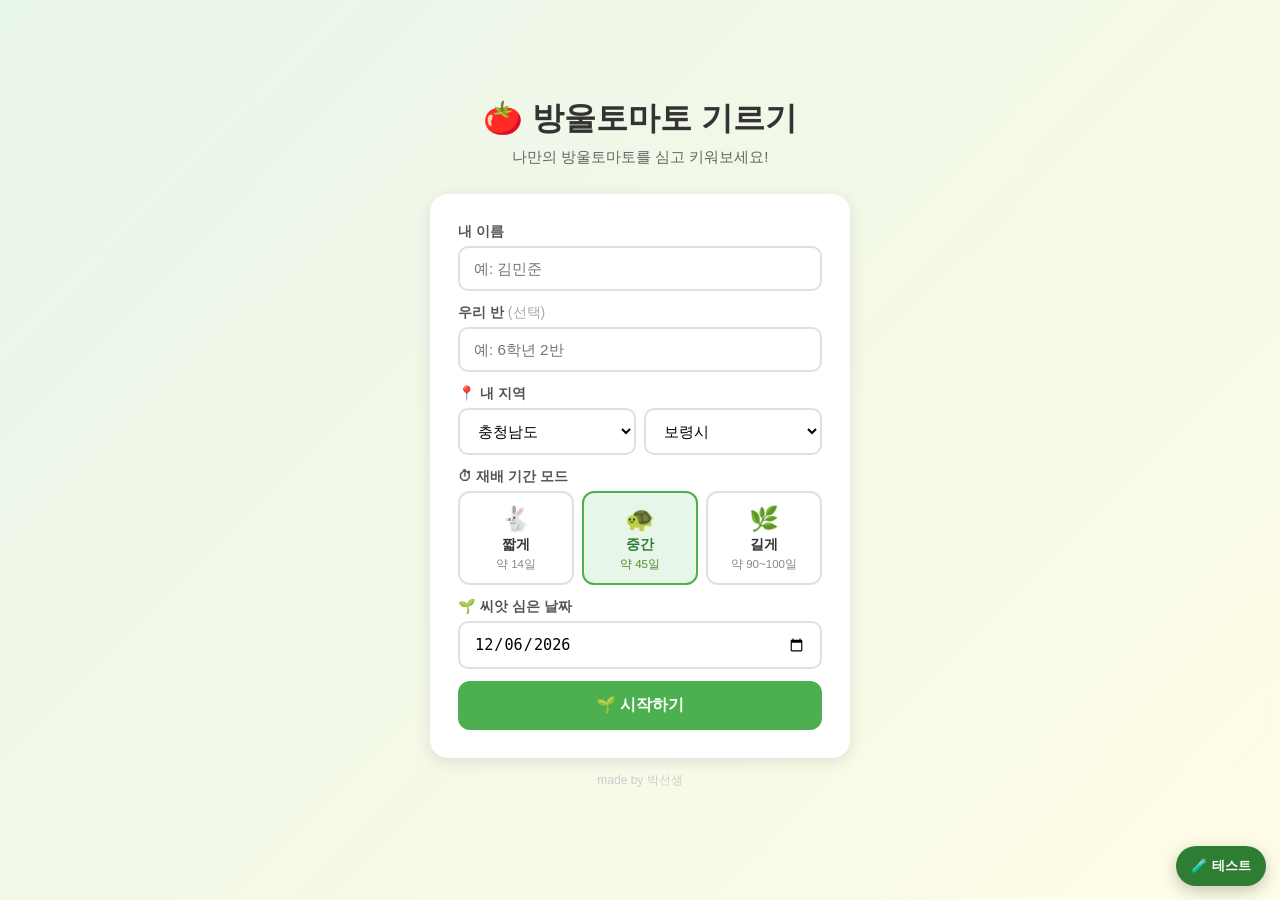
==== commit 635897d9: "Add files via upload" ====
--- a/index.html
+++ b/index.html
@@ -73,20 +73,30 @@
 .pot-card{display:flex;align-items:center;gap:24px;padding:22px;}
 @media(max-width:580px){.pot-card{flex-direction:column;gap:10px;text-align:center;}}
 .plant-visual{width:170px;height:187px;flex-shrink:0;
-  filter:drop-shadow(0 8px 20px rgba(0,0,0,.22));
+  filter:drop-shadow(0 4px 10px rgba(0,0,0,.10));
   transition:transform .4s ease;cursor:pointer;position:relative;}
 .plant-visual:hover{transform:scale(1.05) rotate(-1deg);}
 .plant-visual svg{width:100%;height:100%;}
 
+.plant-frame{position:absolute;inset:0;display:flex;align-items:center;justify-content:center;transform-origin:50% 85%;will-change:transform,opacity;}
+.plant-frame svg{width:100%;height:100%;overflow:visible;}
+.plant-frame.preview{mix-blend-mode:normal;pointer-events:none;}
+.plant-frame.prev{animation:plantPrevFade .95s ease forwards;}
+.plant-frame.next{animation:plantNextPop 1.05s cubic-bezier(.22,.8,.2,1) forwards;}
+.plant-stage-chip{position:absolute;left:50%;top:2px;transform:translateX(-50%);background:rgba(255,255,255,.92);color:var(--dgreen);font-size:.72rem;font-weight:900;padding:4px 10px;border-radius:999px;box-shadow:0 4px 10px rgba(0,0,0,.12);animation:stageChipFloat 1.2s ease forwards;white-space:nowrap;z-index:3;}
+@keyframes plantPrevFade{0%{opacity:1;transform:scale(1) translateY(0);}100%{opacity:0;transform:scale(.88) translateY(12px);}}
+@keyframes plantNextPop{0%{opacity:0;transform:scale(.78) translateY(14px);}55%{opacity:1;transform:scale(1.06) translateY(-2px);}100%{opacity:1;transform:scale(1) translateY(0);}}
+@keyframes stageChipFloat{0%{opacity:0;transform:translateX(-50%) translateY(8px) scale(.92);}15%{opacity:1;}100%{opacity:0;transform:translateX(-50%) translateY(-14px) scale(1.04);}}
+
 /* 식물 2.5D 입체감 및 관리 상태 표현 */
 .plant-visual{perspective:700px;}
-.plant-visual svg{width:100%;height:100%;overflow:visible;filter:drop-shadow(0 10px 12px rgba(54,35,16,.28)) saturate(1.08) contrast(1.04);}
-.plant-visual.plant-healthy svg{filter:drop-shadow(0 12px 16px rgba(32,96,42,.30)) saturate(1.22) contrast(1.08);}
-.plant-visual.plant-ok svg{filter:drop-shadow(0 10px 13px rgba(54,35,16,.25)) saturate(1.05);}
-.plant-visual.plant-dry svg{filter:drop-shadow(0 8px 10px rgba(88,53,17,.28)) saturate(.72) sepia(.22) brightness(.92);}
-.plant-visual.plant-overwater svg{filter:drop-shadow(0 9px 12px rgba(22,87,142,.28)) saturate(.90) hue-rotate(8deg) brightness(.95);}
-.plant-visual.plant-pest svg{filter:drop-shadow(0 9px 12px rgba(87,62,24,.25)) saturate(.78) sepia(.15);}
-.plant-visual.plant-dead svg{filter:drop-shadow(0 8px 10px rgba(60,40,20,.25)) saturate(.25) sepia(.35) brightness(.78);}
+.plant-visual svg{width:100%;height:100%;overflow:visible;filter:drop-shadow(0 4px 6px rgba(54,35,16,.12)) saturate(1.05) contrast(1.02);}
+.plant-visual.plant-healthy svg{filter:drop-shadow(0 5px 7px rgba(32,96,42,.14)) saturate(1.18) contrast(1.06);}
+.plant-visual.plant-ok svg{filter:drop-shadow(0 4px 6px rgba(54,35,16,.10)) saturate(1.03);}
+.plant-visual.plant-dry svg{filter:drop-shadow(0 5px 7px rgba(88,53,17,.16)) saturate(.72) sepia(.22) brightness(.95);}
+.plant-visual.plant-overwater svg{filter:drop-shadow(0 5px 7px rgba(22,87,142,.16)) saturate(.92) hue-rotate(8deg) brightness(.97);}
+.plant-visual.plant-pest svg{filter:drop-shadow(0 5px 7px rgba(87,62,24,.14)) saturate(.80) sepia(.15);}
+.plant-visual.plant-dead svg{filter:drop-shadow(0 5px 7px rgba(60,40,20,.14)) saturate(.25) sepia(.35) brightness(.80);}
 .plant-visual.plant-dry{transform:rotate(-1.5deg);}
 .plant-visual.plant-dead{transform:rotate(-3deg);}
 
@@ -301,6 +311,31 @@
 .env-name{font-size:.9rem;font-weight:700;color:#333;}
 .env-desc{font-size:.72rem;color:#888;line-height:1.4;}
 .env-btn.active .env-name{color:var(--dgreen);}
+
+/* 테스트 전용 패널 */
+.test-panel{position:fixed;right:14px;bottom:14px;z-index:500;background:rgba(255,255,255,.96);
+  border:2px solid #c8e6c9;border-radius:16px;box-shadow:0 6px 22px rgba(0,0,0,.18);
+  padding:12px;width:min(330px,calc(100vw - 28px));font-size:.85rem;}
+.test-panel.hide{display:none;}
+.test-panel-title{display:flex;align-items:center;justify-content:space-between;
+  gap:8px;font-weight:900;color:#2e7d32;margin-bottom:8px;}
+.test-panel-title button{border:none;background:#e8f5e9;color:#2e7d32;border-radius:8px;
+  padding:4px 8px;font-weight:800;cursor:pointer;}
+.test-panel-row{display:flex;gap:8px;align-items:center;margin:7px 0;}
+.test-panel label{font-size:.78rem;font-weight:800;color:#555;min-width:64px;}
+.test-panel input[type=range]{flex:1;}
+.test-panel select,.test-panel input[type=number]{border:1px solid #cfd8dc;border-radius:8px;
+  padding:6px;font-size:.84rem;background:#fff;}
+.test-panel .mini-btn{border:none;border-radius:8px;padding:7px 9px;font-size:.78rem;
+  font-weight:800;cursor:pointer;background:#4caf50;color:#fff;flex:1;}
+.test-panel .mini-btn.gray{background:#78909c;}
+.test-panel .mini-btn.orange{background:#fb8c00;}
+.test-panel .mini-btn.red{background:#e53935;}
+.test-fab{position:fixed;right:14px;bottom:14px;z-index:499;border:none;border-radius:999px;
+  padding:11px 15px;background:#2e7d32;color:white;font-weight:900;box-shadow:0 5px 16px rgba(0,0,0,.22);cursor:pointer;}
+.test-fab.hide{display:none;}
+.test-note{font-size:.72rem;color:#888;line-height:1.45;margin-top:6px;}
+
 </style>
 <!-- html2canvas: 화면 캡처 라이브러리 -->
 <script src="https://cdnjs.cloudflare.com/ajax/libs/html2canvas/1.4.1/html2canvas.min.js"></script>
@@ -645,6 +680,59 @@
   </div>
 </div>
 
+
+<!-- 테스트 전용 성장 조절 패널 -->
+<button id="test-fab" class="test-fab hide" onclick="toggleTestPanel()">🧪 테스트</button>
+<div id="test-panel" class="test-panel hide">
+  <div class="test-panel-title">
+    <span>🧪 성장 테스트 패널</span>
+    <button onclick="toggleTestPanel()">닫기</button>
+  </div>
+  <div class="test-panel-row">
+    <label>성장값</label>
+    <input type="range" id="test-growth-range" min="0" max="1000" step="1" oninput="testSetGrowth(this.value)">
+    <input type="number" id="test-growth-num" min="0" max="1000" step="1" style="width:72px;" onchange="testSetGrowth(this.value)">
+  </div>
+  <div class="test-panel-row">
+    <label>단계</label>
+    <select id="test-stage-select" onchange="testSetStage(this.value)">
+      <option value="0">씨앗</option>
+      <option value="1">발아</option>
+      <option value="2">본잎</option>
+      <option value="3">꽃봉오리</option>
+      <option value="4">개화</option>
+      <option value="5">열매</option>
+      <option value="6">익는 중</option>
+      <option value="7">수확 가능</option>
+    </select>
+    <button class="mini-btn orange" onclick="testNextStage()">다음 단계</button>
+  </div>
+  <div class="test-panel-row">
+    <label>상태</label>
+    <select id="test-care-select" onchange="testSetCare(this.value)">
+      <option value="auto">자동</option>
+      <option value="healthy">건강함</option>
+      <option value="ok">보통</option>
+      <option value="dry">물 부족</option>
+      <option value="overwater">과습</option>
+      <option value="pest">병충해</option>
+      <option value="dead">죽음</option>
+    </select>
+  </div>
+  <div class="test-panel-row">
+    <button class="mini-btn" onclick="testGoodCare()">좋은 관리</button>
+    <button class="mini-btn orange" onclick="testBadCare()">물 부족</button>
+    <button class="mini-btn red" onclick="testDead()">죽은 상태</button>
+  </div>
+  <div class="test-panel-row">
+    <button class="mini-btn gray" onclick="testResetPlant()">테스트 초기화</button>
+    <button class="mini-btn gray" onclick="testToggleAnimation()">승급 애니메이션</button>
+  </div>
+  <div class="test-note">
+    ※ 테스트용 파일입니다. 실제 학생용으로 배포할 때는 이 패널이 없는 버전을 사용하세요.
+  </div>
+</div>
+
 <div class="toast" id="toast"></div>
 
 <script>
@@ -754,7 +842,7 @@
   <defs>
     <radialGradient id="sg4" cx="50%" cy="40%"><stop offset="0%" stop-color="#8B6344"/><stop offset="100%" stop-color="#5D3A1A"/></radialGradient>
     <linearGradient id="pt4" x1="0%" y1="0%" x2="100%" y2="100%"><stop offset="0%" stop-color="#EF8C60"/><stop offset="100%" stop-color="#BF5630"/></linearGradient>
-    <radialGradient id="fc4" cx="50%" cy="50%"><stop offset="0%" stop-color="#FFF176"/><stop offset="100%" stop-color="#F9A825"/></radialGradient>
+    <radialGradient id="fc4" cx="50%" cy="50%"><stop offset="0%" stop-color="#FFF9A8"/><stop offset="100%" stop-color="#F9A825"/></radialGradient>
   </defs>
   <path d="M58,145 L142,145 L133,212 L67,212 Z" fill="url(#pt4)"/>
   <ellipse cx="100" cy="145" rx="51" ry="11" fill="#D4643A"/>
@@ -766,38 +854,57 @@
   <path d="M99,98 Q127,83 134,64 Q114,66 99,98" fill="#4CAF50"/>
   <path d="M100,130 Q79,118 75,103 Q91,103 100,130" fill="#66BB6A"/>
   <path d="M100,130 Q121,118 125,103 Q109,103 100,130" fill="#66BB6A"/>
+
+  <!-- 아래로 매달리는 꽃 송이 -->
   <g transform="translate(62,85)">
-    <circle cx="0" cy="-7" r="5.5" fill="#FDD835"/>
-    <circle cx="6" cy="-3.5" r="5.5" fill="#FDD835"/>
-    <circle cx="6" cy="3.5" r="5.5" fill="#FDD835"/>
-    <circle cx="0" cy="7" r="5.5" fill="#FDD835"/>
-    <circle cx="-6" cy="3.5" r="5.5" fill="#FDD835"/>
-    <circle cx="-6" cy="-3.5" r="5.5" fill="#FDD835"/>
-    <circle cx="0" cy="0" r="6" fill="url(#fc4)"/>
-    <circle cx="0" cy="0" r="3" fill="#F57F17"/>
-    <circle cx="-3" cy="-4" r="1.2" fill="rgba(255,255,255,.5)"/>
+    <path d="M0,0 C-4,9 -9,14 -13,20" stroke="#33691E" stroke-width="1.9" fill="none" stroke-linecap="round"/>
+    <path d="M0,0 C4,8 8,12 10,18" stroke="#33691E" stroke-width="1.8" fill="none" stroke-linecap="round"/>
+    <g transform="translate(-13,20)">
+      <circle cx="0" cy="-5" r="4.5" fill="#FDD835"/><circle cx="4.5" cy="-2.5" r="4.5" fill="#FDD835"/>
+      <circle cx="4.5" cy="2.5" r="4.5" fill="#FDD835"/><circle cx="0" cy="5" r="4.5" fill="#FDD835"/>
+      <circle cx="-4.5" cy="2.5" r="4.5" fill="#FDD835"/><circle cx="-4.5" cy="-2.5" r="4.5" fill="#FDD835"/>
+      <circle cx="0" cy="0" r="4.8" fill="url(#fc4)"/><circle cx="0" cy="0" r="2.2" fill="#F57F17"/>
+    </g>
+    <g transform="translate(10,18)">
+      <circle cx="0" cy="-4.5" r="4.2" fill="#FFEE58"/><circle cx="4.2" cy="-2.2" r="4.2" fill="#FFEE58"/>
+      <circle cx="4.2" cy="2.2" r="4.2" fill="#FFEE58"/><circle cx="0" cy="4.5" r="4.2" fill="#FFEE58"/>
+      <circle cx="-4.2" cy="2.2" r="4.2" fill="#FFEE58"/><circle cx="-4.2" cy="-2.2" r="4.2" fill="#FFEE58"/>
+      <circle cx="0" cy="0" r="4.5" fill="url(#fc4)"/><circle cx="0" cy="0" r="2.1" fill="#E65100"/>
+    </g>
   </g>
+
   <g transform="translate(136,70)">
-    <circle cx="0" cy="-6" r="5" fill="#FFEE58"/>
-    <circle cx="5" cy="-3" r="5" fill="#FFEE58"/>
-    <circle cx="5" cy="3" r="5" fill="#FFEE58"/>
-    <circle cx="0" cy="6" r="5" fill="#FFEE58"/>
-    <circle cx="-5" cy="3" r="5" fill="#FFEE58"/>
-    <circle cx="-5" cy="-3" r="5" fill="#FFEE58"/>
-    <circle cx="0" cy="0" r="5.5" fill="url(#fc4)"/>
-    <circle cx="0" cy="0" r="2.5" fill="#E65100"/>
-    <circle cx="-2.5" cy="-3" r="1" fill="rgba(255,255,255,.5)"/>
+    <path d="M0,0 C-3,9 -8,14 -11,20" stroke="#33691E" stroke-width="1.8" fill="none" stroke-linecap="round"/>
+    <path d="M0,0 C4,9 8,14 11,21" stroke="#33691E" stroke-width="1.8" fill="none" stroke-linecap="round"/>
+    <g transform="translate(-11,20)">
+      <circle cx="0" cy="-4.8" r="4.5" fill="#FFF176"/><circle cx="4.6" cy="-2.4" r="4.5" fill="#FFF176"/>
+      <circle cx="4.6" cy="2.4" r="4.5" fill="#FFF176"/><circle cx="0" cy="4.8" r="4.5" fill="#FFF176"/>
+      <circle cx="-4.6" cy="2.4" r="4.5" fill="#FFF176"/><circle cx="-4.6" cy="-2.4" r="4.5" fill="#FFF176"/>
+      <circle cx="0" cy="0" r="4.8" fill="#FBC02D"/><circle cx="0" cy="0" r="2.1" fill="#E65100"/>
+    </g>
+    <g transform="translate(11,21)">
+      <circle cx="0" cy="-4.2" r="4" fill="#FFEE58"/><circle cx="4" cy="-2" r="4" fill="#FFEE58"/>
+      <circle cx="4" cy="2" r="4" fill="#FFEE58"/><circle cx="0" cy="4.2" r="4" fill="#FFEE58"/>
+      <circle cx="-4" cy="2" r="4" fill="#FFEE58"/><circle cx="-4" cy="-2" r="4" fill="#FFEE58"/>
+      <circle cx="0" cy="0" r="4.2" fill="url(#fc4)"/><circle cx="0" cy="0" r="2" fill="#E65100"/>
+    </g>
   </g>
+
   <g transform="translate(101,46)">
-    <circle cx="0" cy="-7" r="5.5" fill="#FFF176"/>
-    <circle cx="6" cy="-3.5" r="5.5" fill="#FFF176"/>
-    <circle cx="6" cy="3.5" r="5.5" fill="#FFF176"/>
-    <circle cx="0" cy="7" r="5.5" fill="#FFF176"/>
-    <circle cx="-6" cy="3.5" r="5.5" fill="#FFF176"/>
-    <circle cx="-6" cy="-3.5" r="5.5" fill="#FFF176"/>
-    <circle cx="0" cy="0" r="6" fill="#FBC02D"/>
-    <circle cx="0" cy="0" r="3" fill="#E65100"/>
-    <circle cx="-3" cy="-4" r="1.2" fill="rgba(255,255,255,.5)"/>
+    <path d="M0,0 C-2,8 -6,12 -9,17" stroke="#33691E" stroke-width="1.7" fill="none" stroke-linecap="round"/>
+    <path d="M0,0 C3,8 7,13 10,18" stroke="#33691E" stroke-width="1.7" fill="none" stroke-linecap="round"/>
+    <g transform="translate(-9,17)">
+      <circle cx="0" cy="-4.2" r="4" fill="#FFF176"/><circle cx="4" cy="-2" r="4" fill="#FFF176"/>
+      <circle cx="4" cy="2" r="4" fill="#FFF176"/><circle cx="0" cy="4.2" r="4" fill="#FFF176"/>
+      <circle cx="-4" cy="2" r="4" fill="#FFF176"/><circle cx="-4" cy="-2" r="4" fill="#FFF176"/>
+      <circle cx="0" cy="0" r="4.2" fill="#FBC02D"/><circle cx="0" cy="0" r="1.9" fill="#E65100"/>
+    </g>
+    <g transform="translate(10,18)">
+      <circle cx="0" cy="-4" r="3.8" fill="#FFEE58"/><circle cx="3.8" cy="-1.9" r="3.8" fill="#FFEE58"/>
+      <circle cx="3.8" cy="1.9" r="3.8" fill="#FFEE58"/><circle cx="0" cy="4" r="3.8" fill="#FFEE58"/>
+      <circle cx="-3.8" cy="1.9" r="3.8" fill="#FFEE58"/><circle cx="-3.8" cy="-1.9" r="3.8" fill="#FFEE58"/>
+      <circle cx="0" cy="0" r="4" fill="url(#fc4)"/><circle cx="0" cy="0" r="1.8" fill="#E65100"/>
+    </g>
   </g>
 </svg>`,
 
@@ -806,43 +913,51 @@
   <defs>
     <radialGradient id="sg5" cx="50%" cy="40%"><stop offset="0%" stop-color="#8B6344"/><stop offset="100%" stop-color="#5D3A1A"/></radialGradient>
     <linearGradient id="pt5" x1="0%" y1="0%" x2="100%" y2="100%"><stop offset="0%" stop-color="#EF8C60"/><stop offset="100%" stop-color="#BF5630"/></linearGradient>
-    <radialGradient id="tg5" cx="32%" cy="28%"><stop offset="0%" stop-color="#C5E1A5"/><stop offset="70%" stop-color="#66BB6A"/><stop offset="100%" stop-color="#388E3C"/></radialGradient>
+    <radialGradient id="tg5" cx="30%" cy="25%"><stop offset="0%" stop-color="#DCEFB7"/><stop offset="65%" stop-color="#6FC36D"/><stop offset="100%" stop-color="#2E7D32"/></radialGradient>
   </defs>
   <path d="M58,145 L142,145 L133,212 L67,212 Z" fill="url(#pt5)"/>
   <ellipse cx="100" cy="145" rx="51" ry="11" fill="#D4643A"/>
   <ellipse cx="100" cy="143" rx="51" ry="13" fill="url(#sg5)"/>
-  <path d="M100,142 Q94,114 97,84 Q99,60 101,43" stroke="#558B2F" stroke-width="5" fill="none" stroke-linecap="round"/>
-  <path d="M98,114 Q73,100 61,84" stroke="#558B2F" stroke-width="3" fill="none" stroke-linecap="round"/>
-  <path d="M99,97 Q126,82 138,68" stroke="#558B2F" stroke-width="3" fill="none" stroke-linecap="round"/>
+  <path d="M100,142 Q95,115 98,86 Q100,62 101,43" stroke="#558B2F" stroke-width="5" fill="none" stroke-linecap="round"/>
+  <path d="M98,114 Q73,100 62,84" stroke="#558B2F" stroke-width="3.2" fill="none" stroke-linecap="round"/>
+  <path d="M99,97 Q126,84 138,71" stroke="#558B2F" stroke-width="3.2" fill="none" stroke-linecap="round"/>
   <path d="M98,114 Q70,98 63,77 Q83,77 98,114" fill="#4CAF50"/>
-  <path d="M99,97 Q128,80 136,61 Q115,62 99,97" fill="#4CAF50"/>
+  <path d="M99,97 Q128,81 136,61 Q115,62 99,97" fill="#4CAF50"/>
   <path d="M100,128 Q79,117 75,102 Q91,103 100,128" fill="#66BB6A"/>
   <path d="M100,128 Q121,117 125,102 Q109,103 100,128" fill="#66BB6A"/>
+
+  <!-- 아래로 매달린 초록 열매 송이 -->
   <g transform="translate(61,82)">
-    <line x1="0" y1="0" x2="-4" y2="-15" stroke="#33691E" stroke-width="1.8"/>
-    <line x1="0" y1="0" x2="4" y2="-13" stroke="#33691E" stroke-width="1.8"/>
-    <circle cx="-4" cy="-15" r="9" fill="url(#tg5)"/>
-    <circle cx="4" cy="-13" r="8" fill="url(#tg5)"/>
-    <path d="M-8,-22 Q-4,-27 0,-22" stroke="#33691E" stroke-width="1.5" fill="none"/>
-    <path d="M0,-20 Q4,-25 8,-20" stroke="#33691E" stroke-width="1.5" fill="none"/>
-    <circle cx="-7" cy="-21" r="2.5" fill="rgba(255,255,255,.3)"/>
-    <circle cx="1" cy="-19" r="2" fill="rgba(255,255,255,.3)"/>
+    <path d="M0,0 C-4,10 -10,15 -14,20" stroke="#33691E" stroke-width="2" fill="none" stroke-linecap="round"/>
+    <path d="M0,0 C4,8 8,12 10,18" stroke="#33691E" stroke-width="1.8" fill="none" stroke-linecap="round"/>
+    <path d="M0,0 C-1,11 -1,17 0,23" stroke="#33691E" stroke-width="1.6" fill="none" stroke-linecap="round"/>
+    <circle cx="-14" cy="20" r="8.5" fill="url(#tg5)"/>
+    <circle cx="10" cy="18" r="7.8" fill="url(#tg5)"/>
+    <circle cx="0" cy="23" r="8.2" fill="url(#tg5)"/>
+    <path d="M-18,12 L-14,8 L-10,12 M6,11 L10,7 L14,11 M-4,15 L0,11 L4,15" stroke="#2E7D32" stroke-width="1.3" fill="none" stroke-linecap="round" stroke-linejoin="round"/>
+    <circle cx="-17" cy="17" r="2.2" fill="rgba(255,255,255,.28)"/>
+    <circle cx="7" cy="15" r="2" fill="rgba(255,255,255,.25)"/>
+    <circle cx="-3" cy="20" r="2" fill="rgba(255,255,255,.25)"/>
   </g>
-  <g transform="translate(138,66)">
-    <line x1="0" y1="0" x2="3" y2="-14" stroke="#33691E" stroke-width="1.8"/>
-    <circle cx="3" cy="-14" r="8.5" fill="url(#tg5)"/>
-    <path d="M-1,-21 Q3,-26 7,-21" stroke="#33691E" stroke-width="1.5" fill="none"/>
-    <circle cx="0" cy="-20" r="2.5" fill="rgba(255,255,255,.3)"/>
+
+  <g transform="translate(138,69)">
+    <path d="M0,0 C-3,9 -8,15 -11,21" stroke="#33691E" stroke-width="1.9" fill="none" stroke-linecap="round"/>
+    <path d="M0,0 C4,10 8,15 10,22" stroke="#33691E" stroke-width="1.7" fill="none" stroke-linecap="round"/>
+    <circle cx="-11" cy="21" r="7.7" fill="url(#tg5)"/>
+    <circle cx="10" cy="22" r="8.4" fill="url(#tg5)"/>
+    <path d="M-15,13 L-11,9 L-7,13 M6,14 L10,10 L14,14" stroke="#2E7D32" stroke-width="1.2" fill="none" stroke-linecap="round" stroke-linejoin="round"/>
+    <circle cx="-14" cy="18" r="2" fill="rgba(255,255,255,.25)"/>
+    <circle cx="7" cy="19" r="2.2" fill="rgba(255,255,255,.25)"/>
   </g>
-  <g transform="translate(101,41)">
-    <line x1="0" y1="0" x2="-5" y2="-13" stroke="#33691E" stroke-width="1.8"/>
-    <line x1="0" y1="0" x2="5" y2="-15" stroke="#33691E" stroke-width="1.8"/>
-    <circle cx="-5" cy="-13" r="9" fill="url(#tg5)"/>
-    <circle cx="5" cy="-15" r="8" fill="url(#tg5)"/>
-    <path d="M-9,-20 Q-5,-25 -1,-20" stroke="#33691E" stroke-width="1.5" fill="none"/>
-    <path d="M1,-22 Q5,-27 9,-22" stroke="#33691E" stroke-width="1.5" fill="none"/>
-    <circle cx="-8" cy="-19" r="2.5" fill="rgba(255,255,255,.3)"/>
-    <circle cx="2" cy="-22" r="2" fill="rgba(255,255,255,.3)"/>
+
+  <g transform="translate(101,44)">
+    <path d="M0,0 C-3,8 -8,13 -11,18" stroke="#33691E" stroke-width="1.7" fill="none" stroke-linecap="round"/>
+    <path d="M0,0 C3,8 8,12 11,17" stroke="#33691E" stroke-width="1.7" fill="none" stroke-linecap="round"/>
+    <circle cx="-11" cy="18" r="7.8" fill="url(#tg5)"/>
+    <circle cx="11" cy="17" r="7.2" fill="url(#tg5)"/>
+    <path d="M-15,10 L-11,6 L-7,10 M7,10 L11,6 L15,10" stroke="#2E7D32" stroke-width="1.2" fill="none" stroke-linecap="round" stroke-linejoin="round"/>
+    <circle cx="-14" cy="15" r="1.8" fill="rgba(255,255,255,.25)"/>
+    <circle cx="8" cy="14" r="1.8" fill="rgba(255,255,255,.25)"/>
   </g>
 </svg>`,
 
@@ -865,30 +980,39 @@
   <path d="M99,97 Q128,80 136,61 Q115,62 99,97" fill="#4CAF50"/>
   <path d="M100,128 Q79,117 75,102 Q91,103 100,128" fill="#66BB6A"/>
   <path d="M100,128 Q121,117 125,102 Q109,103 100,128" fill="#66BB6A"/>
+
+  <!-- 익어가는 열매 송이 -->
   <g transform="translate(61,82)">
-    <line x1="0" y1="0" x2="-5" y2="-14" stroke="#33691E" stroke-width="1.8"/>
-    <line x1="0" y1="0" x2="5" y2="-13" stroke="#33691E" stroke-width="1.8"/>
-    <circle cx="-5" cy="-14" r="9.5" fill="url(#to6a)"/>
-    <circle cx="5" cy="-13" r="8.5" fill="url(#to6b)"/>
-    <path d="M-9,-21 Q-5,-26 -1,-21" stroke="#33691E" stroke-width="1.5" fill="none"/>
-    <path d="M1,-20 Q5,-25 9,-20" stroke="#33691E" stroke-width="1.5" fill="none"/>
-    <circle cx="-8" cy="-20" r="3" fill="rgba(255,255,255,.3)"/>
-    <circle cx="2" cy="-19" r="2.5" fill="rgba(255,255,255,.3)"/>
+    <path d="M0,0 C-4,10 -11,16 -15,22" stroke="#33691E" stroke-width="2" fill="none" stroke-linecap="round"/>
+    <path d="M0,0 C4,8 10,13 12,20" stroke="#33691E" stroke-width="1.9" fill="none" stroke-linecap="round"/>
+    <path d="M0,0 C-1,11 0,17 2,25" stroke="#33691E" stroke-width="1.6" fill="none" stroke-linecap="round"/>
+    <circle cx="-15" cy="22" r="9" fill="url(#to6a)"/>
+    <circle cx="12" cy="20" r="8" fill="url(#to6b)"/>
+    <circle cx="2" cy="25" r="8.5" fill="url(#tg6)"/>
+    <path d="M-19,14 L-15,10 L-11,14 M8,13 L12,9 L16,13 M-2,17 L2,13 L6,17" stroke="#2E7D32" stroke-width="1.3" fill="none" stroke-linecap="round" stroke-linejoin="round"/>
+    <circle cx="-18" cy="19" r="2.6" fill="rgba(255,255,255,.3)"/>
+    <circle cx="9" cy="17" r="2.2" fill="rgba(255,255,255,.3)"/>
+    <circle cx="-1" cy="22" r="2.2" fill="rgba(255,255,255,.22)"/>
   </g>
+
   <g transform="translate(138,66)">
-    <line x1="0" y1="0" x2="3" y2="-14" stroke="#33691E" stroke-width="1.8"/>
-    <circle cx="3" cy="-14" r="9" fill="url(#to6a)"/>
-    <path d="M-1,-21 Q3,-26 7,-21" stroke="#33691E" stroke-width="1.5" fill="none"/>
-    <circle cx="0" cy="-20" r="2.5" fill="rgba(255,255,255,.3)"/>
+    <path d="M0,0 C-4,10 -9,16 -12,22" stroke="#33691E" stroke-width="1.9" fill="none" stroke-linecap="round"/>
+    <path d="M0,0 C3,10 8,16 10,24" stroke="#33691E" stroke-width="1.8" fill="none" stroke-linecap="round"/>
+    <circle cx="-12" cy="22" r="8.2" fill="url(#to6a)"/>
+    <circle cx="10" cy="24" r="9" fill="url(#to6b)"/>
+    <path d="M-16,14 L-12,10 L-8,14 M6,16 L10,12 L14,16" stroke="#2E7D32" stroke-width="1.2" fill="none" stroke-linecap="round" stroke-linejoin="round"/>
+    <circle cx="-15" cy="19" r="2.1" fill="rgba(255,255,255,.3)"/>
+    <circle cx="7" cy="21" r="2.4" fill="rgba(255,255,255,.3)"/>
   </g>
+
   <g transform="translate(101,41)">
-    <line x1="0" y1="0" x2="-5" y2="-13" stroke="#33691E" stroke-width="1.8"/>
-    <line x1="0" y1="0" x2="5" y2="-15" stroke="#33691E" stroke-width="1.8"/>
-    <circle cx="-5" cy="-13" r="9.5" fill="url(#to6b)"/>
-    <circle cx="5" cy="-15" r="8.5" fill="url(#tg6)"/>
-    <path d="M-9,-20 Q-5,-25 -1,-20" stroke="#33691E" stroke-width="1.5" fill="none"/>
-    <path d="M1,-22 Q5,-27 9,-22" stroke="#33691E" stroke-width="1.5" fill="none"/>
-    <circle cx="-8" cy="-19" r="3" fill="rgba(255,255,255,.3)"/>
+    <path d="M0,0 C-3,8 -7,13 -10,18" stroke="#33691E" stroke-width="1.7" fill="none" stroke-linecap="round"/>
+    <path d="M0,0 C4,8 8,12 11,18" stroke="#33691E" stroke-width="1.7" fill="none" stroke-linecap="round"/>
+    <circle cx="-10" cy="18" r="8.2" fill="url(#to6b)"/>
+    <circle cx="11" cy="18" r="7.5" fill="url(#tg6)"/>
+    <path d="M-14,10 L-10,6 L-6,10 M7,10 L11,6 L15,10" stroke="#2E7D32" stroke-width="1.2" fill="none" stroke-linecap="round" stroke-linejoin="round"/>
+    <circle cx="-13" cy="15" r="2" fill="rgba(255,255,255,.28)"/>
+    <circle cx="8" cy="15" r="1.9" fill="rgba(255,255,255,.2)"/>
   </g>
 </svg>`,
 
@@ -913,43 +1037,42 @@
   <path d="M100,129 Q78,118 74,102 Q91,103 100,129" fill="#4CAF50"/>
   <path d="M100,129 Q122,118 126,102 Q109,103 100,129" fill="#4CAF50"/>
   <path d="M100,73 Q78,59 72,45 Q86,44 100,73" fill="#4CAF50"/>
+
+  <!-- 아래로 풍성하게 매달린 빨간 열매 송이 -->
   <g transform="translate(58,81)">
-    <line x1="0" y1="0" x2="-5" y2="-12" stroke="#1B5E20" stroke-width="1.8"/>
-    <line x1="0" y1="0" x2="5" y2="-14" stroke="#1B5E20" stroke-width="1.8"/>
-    <line x1="0" y1="0" x2="-9" y2="-18" stroke="#1B5E20" stroke-width="1.8"/>
-    <circle cx="-9" cy="-18" r="10" fill="url(#tr7a)"/>
-    <circle cx="-5" cy="-12" r="9" fill="url(#tr7b)"/>
-    <circle cx="5" cy="-14" r="9.5" fill="url(#tr7c)"/>
-    <path d="M-13,-25 Q-9,-30 -5,-25" stroke="#1B5E20" stroke-width="1.5" fill="none"/>
-    <path d="M-9,-20 Q-5,-25 -1,-20" stroke="#1B5E20" stroke-width="1.5" fill="none"/>
-    <path d="M1,-21 Q5,-26 9,-21" stroke="#1B5E20" stroke-width="1.5" fill="none"/>
-    <circle cx="-12" cy="-24" r="3" fill="rgba(255,255,255,.35)"/>
-    <circle cx="-8" cy="-19" r="2.5" fill="rgba(255,255,255,.35)"/>
-    <circle cx="2" cy="-20" r="2.5" fill="rgba(255,255,255,.35)"/>
+    <path d="M0,0 C-5,10 -12,17 -16,24" stroke="#1B5E20" stroke-width="2" fill="none" stroke-linecap="round"/>
+    <path d="M0,0 C0,11 1,18 3,26" stroke="#1B5E20" stroke-width="1.8" fill="none" stroke-linecap="round"/>
+    <path d="M0,0 C6,9 12,15 16,23" stroke="#1B5E20" stroke-width="1.9" fill="none" stroke-linecap="round"/>
+    <circle cx="-16" cy="24" r="9.5" fill="url(#tr7a)"/>
+    <circle cx="3" cy="26" r="9" fill="url(#tr7b)"/>
+    <circle cx="16" cy="23" r="9.3" fill="url(#tr7c)"/>
+    <path d="M-20,16 L-16,11 L-12,16 M-1,18 L3,13 L7,18 M12,15 L16,10 L20,15" stroke="#1B5E20" stroke-width="1.3" fill="none" stroke-linecap="round" stroke-linejoin="round"/>
+    <circle cx="-19" cy="20" r="2.8" fill="rgba(255,255,255,.35)"/>
+    <circle cx="0" cy="21" r="2.5" fill="rgba(255,255,255,.35)"/>
+    <circle cx="13" cy="19" r="2.5" fill="rgba(255,255,255,.35)"/>
   </g>
+
   <g transform="translate(140,63)">
-    <line x1="0" y1="0" x2="4" y2="-13" stroke="#1B5E20" stroke-width="1.8"/>
-    <line x1="0" y1="0" x2="-5" y2="-15" stroke="#1B5E20" stroke-width="1.8"/>
-    <line x1="0" y1="0" x2="8" y2="-18" stroke="#1B5E20" stroke-width="1.8"/>
-    <circle cx="4" cy="-13" r="9.5" fill="url(#tr7b)"/>
-    <circle cx="-5" cy="-15" r="9" fill="url(#tr7a)"/>
-    <circle cx="8" cy="-18" r="8.5" fill="url(#tr7c)"/>
-    <path d="M0,-20 Q4,-25 8,-20" stroke="#1B5E20" stroke-width="1.5" fill="none"/>
-    <path d="M-9,-22 Q-5,-27 -1,-22" stroke="#1B5E20" stroke-width="1.5" fill="none"/>
-    <path d="M4,-25 Q8,-30 12,-25" stroke="#1B5E20" stroke-width="1.5" fill="none"/>
-    <circle cx="1" cy="-19" r="2.5" fill="rgba(255,255,255,.35)"/>
-    <circle cx="-8" cy="-21" r="2.5" fill="rgba(255,255,255,.35)"/>
-    <circle cx="5" cy="-24" r="2.2" fill="rgba(255,255,255,.35)"/>
+    <path d="M0,0 C-5,11 -11,18 -15,25" stroke="#1B5E20" stroke-width="2" fill="none" stroke-linecap="round"/>
+    <path d="M0,0 C0,10 2,17 4,24" stroke="#1B5E20" stroke-width="1.8" fill="none" stroke-linecap="round"/>
+    <path d="M0,0 C6,10 10,16 13,22" stroke="#1B5E20" stroke-width="1.8" fill="none" stroke-linecap="round"/>
+    <circle cx="-15" cy="25" r="9.2" fill="url(#tr7a)"/>
+    <circle cx="4" cy="24" r="9.7" fill="url(#tr7b)"/>
+    <circle cx="13" cy="22" r="8.6" fill="url(#tr7c)"/>
+    <path d="M-19,17 L-15,12 L-11,17 M0,17 L4,12 L8,17 M9,14 L13,9 L17,14" stroke="#1B5E20" stroke-width="1.3" fill="none" stroke-linecap="round" stroke-linejoin="round"/>
+    <circle cx="-18" cy="21" r="2.6" fill="rgba(255,255,255,.35)"/>
+    <circle cx="1" cy="20" r="2.7" fill="rgba(255,255,255,.35)"/>
+    <circle cx="10" cy="18" r="2.3" fill="rgba(255,255,255,.35)"/>
   </g>
+
   <g transform="translate(73,44)">
-    <line x1="0" y1="0" x2="-4" y2="-13" stroke="#1B5E20" stroke-width="1.8"/>
-    <line x1="0" y1="0" x2="5" y2="-12" stroke="#1B5E20" stroke-width="1.8"/>
-    <circle cx="-4" cy="-13" r="9" fill="url(#tr7a)"/>
-    <circle cx="5" cy="-12" r="8.5" fill="url(#tr7b)"/>
-    <path d="M-8,-20 Q-4,-25 0,-20" stroke="#1B5E20" stroke-width="1.5" fill="none"/>
-    <path d="M1,-19 Q5,-24 9,-19" stroke="#1B5E20" stroke-width="1.5" fill="none"/>
-    <circle cx="-7" cy="-19" r="2.5" fill="rgba(255,255,255,.35)"/>
-    <circle cx="2" cy="-18" r="2.2" fill="rgba(255,255,255,.35)"/>
+    <path d="M0,0 C-4,9 -8,15 -11,20" stroke="#1B5E20" stroke-width="1.7" fill="none" stroke-linecap="round"/>
+    <path d="M0,0 C4,8 8,14 10,19" stroke="#1B5E20" stroke-width="1.7" fill="none" stroke-linecap="round"/>
+    <circle cx="-11" cy="20" r="8.8" fill="url(#tr7a)"/>
+    <circle cx="10" cy="19" r="8.5" fill="url(#tr7b)"/>
+    <path d="M-15,12 L-11,7 L-7,12 M6,11 L10,6 L14,11" stroke="#1B5E20" stroke-width="1.2" fill="none" stroke-linecap="round" stroke-linejoin="round"/>
+    <circle cx="-14" cy="16" r="2.4" fill="rgba(255,255,255,.35)"/>
+    <circle cx="7" cy="15" r="2.2" fill="rgba(255,255,255,.35)"/>
   </g>
 </svg>`
 ];
@@ -1092,6 +1215,8 @@
 ];
 // STAGE_DESC는 STAGES[].desc 로 통합
 
+const PLANT_VIEW_STATE = { lastStageIdx:null, lastProfile:'ok', lastGrowth:0, animLock:false, animTimer:null };
+
 // 재배 기간 모드별 성장 배율
 // short: 하루 ~70pt → 약 14일 수확
 // mid:   하루 ~22pt → 약 45일 수확
@@ -1127,12 +1252,12 @@
     icon:"🧥", title:"🧥 보온이 열렸어요!", msg:"새싹은 추위에 약해요. 기온이 낮을 때 따뜻하게 보호하면 냉해를 줄이고 성장을 도울 수 있어요."
   },
   {
-    id:"fertilize", label:"🌿 비료 주기", short:"자라는 데 필요한 영양분을 보충해요.", unlockStage:2,
+    id:"fertilize", label:"🌿 비료 주기", short:"권장: 전체 재배 중 2~3회, 최소 5일 간격", unlockStage:2,
     colorClass:"action-fertilize",
-    icon:"🌿", title:"🌿 비료 주기가 열렸어요!", msg:"본잎이 자라면 잎과 줄기를 키우는 데 더 많은 영양분이 필요해요. 다만 비료를 너무 많이 주면 오히려 식물이 약해질 수 있어요."
+    icon:"🌿", title:"🌿 비료 주기가 열렸어요!", msg:"비료는 본잎 이후부터 조금씩 주면 좋아요. 권장 횟수는 전체 재배 중 2~3회 정도이고, 한 번 준 뒤 최소 5일 정도 간격을 두는 것이 좋아요. 너무 자주 주면 뿌리가 상할 수 있어요."
   },
   {
-    id:"stake", label:"🪵 지지대 세우기", short:"줄기가 쓰러지지 않게 받쳐줘요.", unlockStage:3,
+    id:"stake", label:"🪵 지지대 세우기", short:"한 번 세우면 계속 유지돼요.", unlockStage:3,
     colorClass:"action-stake",
     icon:"🪵", title:"🪵 지지대 세우기가 열렸어요!", msg:"꽃봉오리가 생길 만큼 자라면 줄기가 길어지고 약해질 수 있어요. 지지대를 세우면 열매가 달려도 줄기가 잘 버틸 수 있어요."
   },
@@ -1174,6 +1299,9 @@
   dead:false,         // 심각한 관리 실패가 오래 누적되면 true
   careMark:"ok",     // healthy | ok | dry | overwater | pest | dead
   speedMode:"mid",     // "short" | "mid" | "long"
+  lastActiveAt:"",     // 프로그램을 마지막으로 사용한 시각
+  lastOfflineProcessedAt:"", // 종료 후 날씨 경과를 마지막으로 반영한 시각
+  offlineReports:[],    // 종료 중 날씨 반영 요약 기록
 };
 let W = { temp:null, sky:null, rain:0, wind:null, sunH:8, fetchedDate:"", fetchedTs:0, lastFetch:"", pty:0 };
 let currentPhotoData = null;
@@ -1191,12 +1319,17 @@
   if (typeof S.stress !== "number") S.stress = 0;
   if (typeof S.dead !== "boolean") S.dead = false;
   if (!S.careMark) S.careMark = "ok";
+  if (!S.testCare) S.testCare = "auto";
+  if (!S.actionCounts || typeof S.actionCounts !== "object") S.actionCounts = {};
   BASE_UNLOCKED_ACTIONS.forEach(id => { if (!S.unlockedActions.includes(id)) S.unlockedActions.push(id); });
   if (typeof S.fertCnt !== "number") S.fertCnt = 0;
   if (typeof S.pollinateCnt !== "number") S.pollinateCnt = 0;
   if (typeof S.pruneCnt !== "number") S.pruneCnt = 0;
   if (typeof S.fruitCheckCnt !== "number") S.fruitCheckCnt = 0;
   if (typeof S.stakeSet !== "boolean") S.stakeSet = false;
+  if (!Array.isArray(S.offlineReports)) S.offlineReports = [];
+  if (typeof S.lastActiveAt !== "string") S.lastActiveAt = "";
+  if (typeof S.lastOfflineProcessedAt !== "string") S.lastOfflineProcessedAt = "";
 }
 
 // =============================================
@@ -1204,6 +1337,7 @@
 // =============================================
 function init() {
   load();
+  setupLifecycleSaving();
   buildSido("sel-sido","sel-sg","onSidoChange");
   buildSido("set-sido","set-sg","setOnSidoChange");
 
@@ -1216,13 +1350,17 @@
     goScreen("start");
   }
   renderSpeedUI();
+  showTestFab();
   // 실시간 업데이트: 1분마다 수분 감소 + 화면 갱신
   setInterval(realtimeTick, 60000);
+  // 사용 중에도 마지막 활동 시각을 주기적으로 저장
+  setInterval(markActiveNow, 60000);
   // 1시간마다 날씨 재조회
   setInterval(fetchWeatherAuto, 3600000);
 }
 
 function realtimeTick() {
+  markActiveNow();
   if (!S.name || !S.plantDate) return;
   // 시간당 수분 감소량을 분 단위로 분배 (하루 약 11% → 분당 약 0.0076%)
   const minDrain = (8 + 4) / (24 * 60);
@@ -1272,8 +1410,9 @@
   }
 }
 
-function goGame() {
+async function goGame() {
   goScreen("game");
+  await processOfflineWeatherRecovery();
   renderGame();
   fetchWeatherAuto();
   renderPhotos();
@@ -1350,6 +1489,8 @@
   S.nx = found.x; S.ny = found.y;
   S.region = sido + " " + sg;
   S.plantDate = pd;
+  S.lastActiveAt = new Date().toISOString();
+  S.lastOfflineProcessedAt = S.lastActiveAt;
   // speedMode는 selectSpeed로 이미 S에 저장됨 (기본값 "mid")
   if (!S.speedMode) S.speedMode = "mid";
   save();
@@ -1394,7 +1535,10 @@
     S.growth = 0; S.lastGrowthDate = "";
     S.unlockedActions = BASE_UNLOCKED_ACTIONS.slice();
     S.fertCnt = 0; S.stakeSet = false; S.pollinateCnt = 0; S.pruneCnt = 0; S.fruitCheckCnt = 0;
-    S.stress = 0; S.dead = false; S.careMark = "ok";
+    S.stress = 0; S.dead = false; S.careMark = "ok"; S.testCare = "auto";
+    S.lastActiveAt = new Date().toISOString();
+    S.lastOfflineProcessedAt = S.lastActiveAt;
+    PLANT_VIEW_STATE.lastStageIdx = null; PLANT_VIEW_STATE.lastProfile = 'ok'; PLANT_VIEW_STATE.lastGrowth = 0;
   } else if (pd) S.plantDate = pd;
   save();
   toast("✅ 저장됐어요!","green");
@@ -1414,8 +1558,9 @@
     fertCnt:0, stakeSet:false, pollinateCnt:0, pruneCnt:0, fruitCheckCnt:0,
     pestAlert:false, pestDay:"", rainDamage:false,
     stress:0, dead:false, careMark:"ok",
-    speedMode:"mid" };
+    speedMode:"mid", lastActiveAt:"", lastOfflineProcessedAt:"", offlineReports:[], testCare:"auto", actionCounts:{} };
   W = { temp:null, sky:null, rain:0, wind:null, sunH:8, fetchedDate:"", lastFetch:"", pty:0 };
+  PLANT_VIEW_STATE.lastStageIdx = null; PLANT_VIEW_STATE.lastProfile = 'ok'; PLANT_VIEW_STATE.lastGrowth = 0;
   toast("초기화 완료!","orange");
   setTimeout(() => goScreen("start"), 600);
 }
@@ -1529,12 +1674,323 @@
 }
 
 // =============================================
+//  종료 중 날씨 경과 반영
+// =============================================
+function markActiveNow() {
+  if (!S || !S.name) return;
+  S.lastActiveAt = new Date().toISOString();
+  try { save(); } catch(e) {}
+}
+
+function setupLifecycleSaving() {
+  window.addEventListener("beforeunload", markActiveNow);
+  document.addEventListener("visibilitychange", () => {
+    if (document.visibilityState === "hidden") markActiveNow();
+  });
+}
+
+function parseDateSafe(v) {
+  const d = v ? new Date(v) : null;
+  return d && !isNaN(d.getTime()) ? d : null;
+}
+
+function fmtKmaDate(d) {
+  return d.getFullYear()+String(d.getMonth()+1).padStart(2,"0")+String(d.getDate()).padStart(2,"0");
+}
+function fmtKmaHour(d) {
+  return String(d.getHours()).padStart(2,"0")+"00";
+}
+function previousFcstBase(d) {
+  const bases = [2,5,8,11,14,17,20,23];
+  const x = new Date(d);
+  let h = x.getHours();
+  let picked = null;
+  for (const b of bases) if (h >= b) picked = b;
+  if (picked === null) { x.setDate(x.getDate()-1); picked = 23; }
+  x.setHours(picked,0,0,0);
+  return {date:fmtKmaDate(x), time:String(picked).padStart(2,"0")+"00"};
+}
+function seasonalTemp(d) {
+  const m = d.getMonth()+1;
+  return [0,-1,2,7,13,18,22,25,26,21,15,8,2][m] || 18;
+}
+function daylightFactor(d) {
+  const h = d.getHours();
+  const m = d.getMonth()+1;
+  const start = (m>=5 && m<=8) ? 6 : (m>=3 && m<=10 ? 7 : 8);
+  const end   = (m>=5 && m<=8) ? 19 : (m>=3 && m<=10 ? 18 : 17);
+  return h >= start && h <= end ? 1 : 0;
+}
+
+async function fetchWeatherSnapshotAt(d) {
+  const nx = S.nx || 54, ny = S.ny || 100;
+  const ncstBase = "?serviceKey="+API_KEY+"&numOfRows=30&pageNo=1&dataType=JSON"
+    +"&base_date="+fmtKmaDate(d)+"&base_time="+fmtKmaHour(d)+"&nx="+nx+"&ny="+ny;
+  const fc = previousFcstBase(d);
+  const fcstBase = "?serviceKey="+API_KEY+"&numOfRows=60&pageNo=1&dataType=JSON"
+    +"&base_date="+fc.date+"&base_time="+fc.time+"&nx="+nx+"&ny="+ny;
+  const snap = {
+    temp: W.temp ?? seasonalTemp(d), rain:0, wind:3, pty:0, sky: W.sky || 1,
+    source:"추정", at:d.toISOString()
+  };
+  try {
+    const r1 = await fetch(NCST + ncstBase);
+    const j1 = await r1.json();
+    const items = j1?.response?.body?.items?.item || [];
+    if (items.length) {
+      items.forEach(it => {
+        if (it.category==="T1H") snap.temp = parseFloat(it.obsrValue);
+        if (it.category==="RN1") snap.rain = parseFloat(it.obsrValue)||0;
+        if (it.category==="WSD") snap.wind = parseFloat(it.obsrValue)||0;
+        if (it.category==="PTY") snap.pty  = parseInt(it.obsrValue)||0;
+      });
+      snap.source = "기상청";
+    }
+  } catch(e) {}
+  try {
+    const r2 = await fetch(FCST + fcstBase);
+    const j2 = await r2.json();
+    const items = j2?.response?.body?.items?.item || [];
+    const targetDate = fmtKmaDate(d);
+    const targetHour = fmtKmaHour(d);
+    const sky = items.find(it => it.category==="SKY" && it.fcstDate===targetDate && it.fcstTime===targetHour)
+      || items.find(it => it.category==="SKY");
+    if (sky) snap.sky = parseInt(sky.fcstValue);
+  } catch(e) {}
+  const daySun = estSun(snap.sky, snap.pty);
+  snap.sunH = daySun * daylightFactor(d);
+  return snap;
+}
+
+function calcOfflineDailyGrowth(snap) {
+  let g = 5.0;
+  const temp = snap.temp, rawSun = snap.sunH || 0, rain = snap.rain || 0, wind = snap.wind || 0, pty = snap.pty || 0;
+  if (temp !== null && temp !== undefined) {
+    if (temp >= 22 && temp <= 27)      g += 4.0;
+    else if (temp >= 18 && temp <= 30) g += 2.0;
+    else if (temp >= 12 && temp <= 34) g += 0.5;
+    else if (temp < 8 || temp > 36)    g -= 3.0;
+    else                               g -= 1.0;
+  }
+  if ((S.env || "outdoor") === "outdoor") {
+    if (rawSun >= 8)       g += 3.0;
+    else if (rawSun >= 5)  g += 1.5;
+    else if (rawSun >= 2)  g -= 0.5;
+    else                   g -= 1.2;
+    if (pty > 0 && rain >= 5) g -= 4.0;
+    if (wind >= 10) g -= 2.0;
+    if (S.pestAlert) g -= 5.0;
+  } else {
+    const winSun = rawSun * 0.65;
+    if (winSun >= 5)       g += 1.5;
+    else if (winSun >= 3)  g += 0.5;
+    else                   g -= 1.2;
+    if (S.pestAlert) g -= 3.0;
+    if (temp !== null && temp !== undefined && temp < 10) g -= 1.5;
+  }
+  if (S.water > 150)       g -= 6.0;
+  else if (S.water > 120)  g -= 2.5;
+  else if (S.water >= 50)  g += 1.5;
+  else if (S.water >= 30)  g += 0.5;
+  else if (S.water >= 10)  g -= 2.0;
+  else                     g -= 5.0;
+  if (getStage().idx >= 5 && !S.stakeSet) g -= 1.5;
+  if (S.pollinateCnt > 0 && getStage().idx >= 4 && getStage().idx <= 5) g += 0.8;
+  if (S.pruneCnt > 0 && getStage().idx >= 5) g += 0.6;
+  const multi = SPEED_MULTI[S.speedMode || "mid"];
+  return Math.max(-8 * multi, g * multi);
+}
+
+function applyOfflineSpan(snap, hours, summary) {
+  if (S.dead || !S.plantDate) return;
+  const env = S.env || "outdoor";
+  const pty = snap.pty || 0, rain = snap.rain || 0, wind = snap.wind || 0, temp = snap.temp;
+  let waterBefore = S.water;
+
+  if (env === "outdoor" && pty > 0 && rain > 0) {
+    const add = Math.min(70, rain * hours * 2.2);
+    S.water = Math.min(190, S.water + add);
+    summary.rainHours += hours;
+    summary.rainWater += add;
+  }
+
+  const daylight = daylightFactor(new Date(snap.at));
+  let drain = 0.45 * hours;
+  if (daylight) drain += 0.18 * hours;
+  if (temp !== null && temp !== undefined && temp >= 30) drain += 0.18 * hours;
+  if (temp !== null && temp !== undefined && temp <= 8) drain -= 0.08 * hours;
+  if (wind >= 8 && env === "outdoor") drain += 0.15 * hours;
+  if (env === "window") drain *= 0.75;
+  if (S.water > 130) drain += ((S.water - 120) * 0.015 * hours);
+  S.water = Math.max(0, S.water - Math.max(0.05, drain));
+
+  const dailyG = calcOfflineDailyGrowth(snap);
+  const delta = dailyG * (hours / 24);
+  S.growth = Math.max(0, Math.min(1000, S.growth + delta));
+  summary.growth += delta;
+  summary.waterDelta += (S.water - waterBefore);
+  summary.samples++;
+  if (snap.source === "기상청") summary.kmaSamples++;
+  if (daylight) summary.sunHours += hours * Math.max(0, Math.min(1, (snap.sky===1?1:snap.sky===3?0.5:snap.sky===4?0.2:0.7)));
+  if (temp !== null && temp !== undefined) { summary.tempSum += temp; summary.tempCnt++; }
+
+  // 오프라인 병충해와 스트레스 처리
+  if (!S.pestAlert) {
+    const pestPerDay = env === "outdoor" ? ((temp > 25 && pty > 0) ? 0.10 : 0.05) : 0.02;
+    if (Math.random() < pestPerDay * (hours / 24)) {
+      S.pestAlert = true; S.pestDay = today(); summary.pest = true;
+    }
+  }
+  let stress = S.stress || 0;
+  if (S.water <= 8) stress += 3.0 * hours;
+  else if (S.water <= 20) stress += 1.4 * hours;
+  else if (S.water >= 170) stress += 1.8 * hours;
+  else if (S.water >= 145) stress += 0.9 * hours;
+  else if (S.water >= 45 && S.water <= 125) stress -= 0.18 * hours;
+  if (S.pestAlert) stress += 0.25 * hours;
+  if (env === "outdoor" && pty > 0 && rain >= 5) { stress += 0.8 * hours; S.rainDamage = true; summary.heavyRain = true; }
+  if (temp !== null && temp !== undefined && (temp < 8 || temp > 36)) stress += 0.7 * hours;
+  if (delta < 0) stress += Math.abs(delta) * 0.35;
+  S.stress = Math.max(0, Math.min(120, Math.round(stress)));
+  if (S.stress >= 100 || (S.water <= 3 && daysSincePlant() >= 4)) {
+    S.dead = true; S.careMark = "dead"; summary.dead = true;
+  }
+}
+
+async function processOfflineWeatherRecovery() {
+  if (!S.name || !S.plantDate) return;
+  const now = new Date();
+  const plantStart = new Date(S.plantDate + "T00:00:00");
+  const lastActive = parseDateSafe(S.lastActiveAt);
+  const lastProcessed = parseDateSafe(S.lastOfflineProcessedAt);
+  let start = lastProcessed || lastActive;
+  if (!start) {
+    S.lastActiveAt = now.toISOString();
+    S.lastOfflineProcessedAt = now.toISOString();
+    save();
+    return;
+  }
+  if (start < plantStart) start = plantStart;
+  const gapHours = (now - start) / 3600000;
+  if (gapHours < 0.5) {
+    S.lastActiveAt = now.toISOString();
+    save();
+    return;
+  }
+
+  const maxWeatherHours = 24 * 7; // API 과부하 방지를 위해 최근 7일은 시간대별 조회, 그 이전은 계절 평균 추정
+  const summary = {hours:gapHours, samples:0, kmaSamples:0, growth:0, waterDelta:0, rainHours:0, rainWater:0, sunHours:0, tempSum:0, tempCnt:0, pest:false, heavyRain:false, dead:false};
+
+  let cursor = new Date(start);
+  const olderHours = Math.max(0, gapHours - maxWeatherHours);
+  if (olderHours > 0) {
+    const mid = new Date(cursor.getTime() + olderHours * 1800000);
+    const snap = {temp:seasonalTemp(mid), rain:0, wind:3, pty:0, sky:1, sunH:estSun(1,0)*daylightFactor(mid), source:"추정", at:mid.toISOString()};
+    applyOfflineSpan(snap, olderHours, summary);
+    cursor = new Date(cursor.getTime() + olderHours * 3600000);
+  }
+
+  const intervalHours = gapHours > 72 ? 6 : 3;
+  while (cursor < now && !S.dead) {
+    const next = new Date(Math.min(now.getTime(), cursor.getTime() + intervalHours*3600000));
+    const h = Math.max(0.1, (next - cursor) / 3600000);
+    const mid = new Date(cursor.getTime() + (next - cursor)/2);
+    let snap;
+    try { snap = await fetchWeatherSnapshotAt(mid); }
+    catch(e) { snap = {temp:seasonalTemp(mid), rain:0, wind:3, pty:0, sky:1, sunH:estSun(1,0)*daylightFactor(mid), source:"추정", at:mid.toISOString()}; }
+    applyOfflineSpan(snap, h, summary);
+    cursor = next;
+  }
+
+  S.lastOfflineProcessedAt = now.toISOString();
+  S.lastActiveAt = now.toISOString();
+  S.lastGrowthDate = today(); // 같은 날 기본 growthTick이 중복 적용되지 않게 함
+  if (S.actionDate !== today()) { S.todayActions = []; S.actionDate = today(); }
+  const avgTemp = summary.tempCnt ? (summary.tempSum/summary.tempCnt).toFixed(1) : "--";
+  const msg = "프로그램을 꺼둔 동안 약 "+Math.round(summary.hours*10)/10+"시간이 지났어요. "+
+    "기상청 자료 "+summary.kmaSamples+"회/전체 "+summary.samples+"회 기준으로 성장 "+(summary.growth>=0?"+":"")+summary.growth.toFixed(1)+"pt, "+
+    "수분 "+(summary.waterDelta>=0?"+":"")+summary.waterDelta.toFixed(1)+"%, 평균 기온 "+avgTemp+"℃로 반영했어요.";
+  addDiary("⏱", msg + (summary.heavyRain?" 폭우 피해 가능성이 있었어요.":"") + (summary.pest?" 병충해가 발생했어요.":""));
+  if (!S.offlineReports) S.offlineReports = [];
+  S.offlineReports.unshift({date:today(), msg});
+  if (S.offlineReports.length > 20) S.offlineReports.pop();
+  save();
+  showOfflineSummary(summary, msg);
+}
+
+function showOfflineSummary(summary, msg) {
+  if (!summary || summary.hours < 0.5) return;
+  const old = document.getElementById("modal-offline-summary");
+  if (old) old.remove();
+  const bg = document.createElement("div");
+  bg.className = "modal-bg show";
+  bg.id = "modal-offline-summary";
+  const avgTemp = summary.tempCnt ? (summary.tempSum/summary.tempCnt).toFixed(1)+"℃" : "--";
+  bg.innerHTML = `<div class="modal" style="max-width:460px;">
+    <h3>⏱ 꺼져 있던 동안의 변화</h3>
+    <div style="font-size:.88rem;line-height:1.7;color:#444;background:#f9f9f9;border-radius:10px;padding:12px;margin-bottom:12px;">${msg}</div>
+    <div style="display:grid;grid-template-columns:1fr 1fr;gap:8px;font-size:.84rem;margin-bottom:12px;">
+      <div style="background:#e8f5e9;border-radius:8px;padding:9px;">🌱 성장<br><b>${summary.growth>=0?"+":""}${summary.growth.toFixed(1)}pt</b></div>
+      <div style="background:#e3f2fd;border-radius:8px;padding:9px;">💧 수분<br><b>${summary.waterDelta>=0?"+":""}${summary.waterDelta.toFixed(1)}%</b></div>
+      <div style="background:#fffde7;border-radius:8px;padding:9px;">☀️ 추정 일조<br><b>${summary.sunHours.toFixed(1)}시간</b></div>
+      <div style="background:#fff3e0;border-radius:8px;padding:9px;">🌡 평균 기온<br><b>${avgTemp}</b></div>
+    </div>
+    <button class="btn btn-green" style="width:100%;" onclick="document.getElementById('modal-offline-summary').remove();">확인</button>
+  </div>`;
+  document.body.appendChild(bg);
+}
+
+// =============================================
 //  성장
 // =============================================
 function getStage() {
   let s = STAGES[0];
   for (const st of STAGES) { if (S.growth >= st.min) s = st; }
   return s;
+}
+
+function getStageProgressInfo() {
+  const stage = getStage();
+  const next = STAGES[stage.idx + 1] || null;
+  const min = stage.min;
+  const max = next ? next.min : 1000;
+  const span = Math.max(1, max - min);
+  const progress = Math.max(0, Math.min(1, (S.growth - min) / span));
+  return { stage, next, progress, min, max, span };
+}
+
+function buildPlantFrame(svg, className, inlineStyle = "") {
+  return `<div class="plant-frame ${className}" style="${inlineStyle}">${svg}</div>`;
+}
+
+function buildPlantVisualMarkup(stageInfo, careProfile) {
+  const { stage, next, progress } = stageInfo;
+  const currentSVG = enhancePlantSVG(PLANT_SVG[stage.idx] || PLANT_SVG[0], stage.idx, careProfile);
+  const baseScale = 0.92 + Math.min(stage.idx, 6) * 0.008 + progress * 0.085;
+  const lift = Math.max(0, (1 - progress) * 4);
+  let html = "";
+
+  if (next) {
+    const previewOpacity = Math.max(0, (progress - 0.68) / 0.32) * 0.42;
+    if (previewOpacity > 0.01) {
+      const nextSVG = enhancePlantSVG(PLANT_SVG[next.idx] || PLANT_SVG[stage.idx], next.idx, careProfile);
+      html += buildPlantFrame(nextSVG, 'preview', `opacity:${previewOpacity.toFixed(3)};transform:translateY(${(lift * 0.55).toFixed(2)}px) scale(${(baseScale + 0.035).toFixed(3)});`);
+    }
+  }
+
+  html += buildPlantFrame(currentSVG, 'current', `opacity:1;transform:translateY(${lift.toFixed(2)}px) scale(${baseScale.toFixed(3)});`);
+  return html;
+}
+
+function buildStageChangeMarkup(prevStageIdx, nextStageIdx, prevProfile, nextProfile, nextProgress) {
+  const prevSVG = enhancePlantSVG(PLANT_SVG[prevStageIdx] || PLANT_SVG[0], prevStageIdx, prevProfile || nextProfile);
+  const nextSVG = enhancePlantSVG(PLANT_SVG[nextStageIdx] || PLANT_SVG[0], nextStageIdx, nextProfile || prevProfile || 'ok');
+  const nextScale = 0.96 + Math.min(nextStageIdx, 6) * 0.008 + nextProgress * 0.07;
+  return `
+    ${buildPlantFrame(prevSVG, 'prev', 'opacity:1;transform:translateY(0) scale(1);')}
+    ${buildPlantFrame(nextSVG, 'next', `opacity:0;transform:translateY(12px) scale(${(nextScale * 0.84).toFixed(3)});`)}
+    <div class="plant-stage-chip">✨ ${STAGES[nextStageIdx].name} 단계!</div>
+  `;
 }
 
 function growthTick() {
@@ -1663,7 +2119,29 @@
   return Math.max(0, Math.floor((new Date(today()) - new Date(S.plantDate)) / 86400000)) + 1;
 }
 
+function normalizeCareState() {
+  // 테스트 패널에서 선택한 상태도 실제 조건값으로만 남기고, 화면 판정은 항상 자동으로 돌립니다.
+  if (S.testCare && S.testCare !== "auto") S.testCare = "auto";
+
+  // 병충해는 '병충해 처리하기'를 해야 사라지지만, 처리 후에는 즉시 자동 상태로 돌아와야 합니다.
+  if (!S.pestAlert && S.careMark === "pest") S.careMark = "ok";
+
+  // 물 부족은 수분과 스트레스가 회복되면 자동으로 해제됩니다.
+  if (S.water > 30 && (S.stress || 0) < 35 && S.careMark === "dry") S.careMark = "ok";
+
+  // 과습은 수분이 충분히 내려가면 자동으로 해제됩니다.
+  if (S.water < 140 && S.careMark === "overwater") S.careMark = "ok";
+
+  // 죽은 상태는 일반 상태 변화로는 풀리지 않지만, 테스트용 '좋은 관리/초기화'에서는 해제됩니다.
+  if (S.dead && (S.stress || 0) < 90 && S.water > 30 && S.testRecoveredFromDead) {
+    S.dead = false;
+    S.careMark = "ok";
+    S.testRecoveredFromDead = false;
+  }
+}
+
 function getCareProfile() {
+  normalizeCareState();
   const days = Math.max(1, daysSincePlant());
   const waterRate = (S.waterCnt || 0) / days;
   const checkRate = (S.checkCnt || 0) / days;
@@ -1734,16 +2212,108 @@
   </svg>`;
 }
 
+
+function adjustFruitAbundanceByCare(svg, stageIdx, profile) {
+  if (stageIdx < 5 || !svg) return svg;
+  if (profile === "healthy" || profile === "ok" || profile === "dead") return svg;
+  let out = svg;
+  const replacements = {
+    5: {
+      dry: [
+        ['<circle cx="10" cy="18" r="7.8" fill="url(#tg5)"/>',''],
+        ['<circle cx="10" cy="22" r="8.4" fill="url(#tg5)"/>',''],
+        ['<circle cx="11" cy="17" r="7.2" fill="url(#tg5)"/>','']
+      ],
+      overwater: [
+        ['<circle cx="0" cy="23" r="8.2" fill="url(#tg5)"/>',''],
+        ['<circle cx="-11" cy="21" r="7.7" fill="url(#tg5)"/>','']
+      ],
+      pest: [
+        ['<circle cx="-14" cy="20" r="8.5" fill="url(#tg5)"/>',''],
+        ['<circle cx="11" cy="17" r="7.2" fill="url(#tg5)"/>','']
+      ]
+    },
+    6: {
+      dry: [
+        ['<circle cx="12" cy="20" r="8" fill="url(#to6b)"/>',''],
+        ['<circle cx="10" cy="24" r="9" fill="url(#to6b)"/>',''],
+        ['<circle cx="11" cy="18" r="7.5" fill="url(#tg6)"/>','']
+      ],
+      overwater: [
+        ['<circle cx="2" cy="25" r="8.5" fill="url(#tg6)"/>',''],
+        ['<circle cx="-12" cy="22" r="8.2" fill="url(#to6a)"/>','']
+      ],
+      pest: [
+        ['<circle cx="-15" cy="22" r="9" fill="url(#to6a)"/>',''],
+        ['<circle cx="11" cy="18" r="7.5" fill="url(#tg6)"/>','']
+      ]
+    },
+    7: {
+      dry: [
+        ['<circle cx="16" cy="23" r="9.3" fill="url(#tr7c)"/>',''],
+        ['<circle cx="13" cy="22" r="8.6" fill="url(#tr7c)"/>',''],
+        ['<circle cx="10" cy="19" r="8.5" fill="url(#tr7b)"/>','']
+      ],
+      overwater: [
+        ['<circle cx="3" cy="26" r="9" fill="url(#tr7b)"/>',''],
+        ['<circle cx="4" cy="24" r="9.7" fill="url(#tr7b)"/>','']
+      ],
+      pest: [
+        ['<circle cx="-16" cy="24" r="9.5" fill="url(#tr7a)"/>',''],
+        ['<circle cx="-11" cy="20" r="8.8" fill="url(#tr7a)"/>','']
+      ]
+    }
+  };
+  ((replacements[stageIdx] || {})[profile] || []).forEach(([from, to]) => { out = out.replace(from, to); });
+  return out;
+}
+
+function buildBonusFruitOverlay(stageIdx, profile) {
+  if (profile !== "healthy" || stageIdx < 5) return "";
+  if (stageIdx === 5) {
+    return `<g opacity=".98" filter="url(#miniDepth)">
+      <path d="M120,82 C123,91 127,96 130,102" stroke="#2E7D32" stroke-width="1.7" fill="none" stroke-linecap="round"/>
+      <path d="M82,68 C79,76 75,82 72,88" stroke="#2E7D32" stroke-width="1.5" fill="none" stroke-linecap="round"/>
+      <circle cx="130" cy="102" r="7.2" fill="url(#tg5)"/>
+      <circle cx="72" cy="88" r="6.6" fill="url(#tg5)"/>
+      <path d="M126,95 L130,91 L134,95 M68,81 L72,77 L76,81" stroke="#2E7D32" stroke-width="1.1" fill="none" stroke-linecap="round" stroke-linejoin="round"/>
+      <circle cx="127" cy="99" r="1.8" fill="rgba(255,255,255,.25)"/>
+      <circle cx="69" cy="85" r="1.6" fill="rgba(255,255,255,.25)"/>
+    </g>`;
+  }
+  if (stageIdx === 6) {
+    return `<g opacity=".98" filter="url(#miniDepth)">
+      <path d="M120,82 C123,92 127,97 130,104" stroke="#2E7D32" stroke-width="1.7" fill="none" stroke-linecap="round"/>
+      <path d="M82,68 C79,76 75,82 72,89" stroke="#2E7D32" stroke-width="1.5" fill="none" stroke-linecap="round"/>
+      <circle cx="130" cy="104" r="7.4" fill="url(#to6a)"/>
+      <circle cx="72" cy="89" r="6.8" fill="url(#to6b)"/>
+      <path d="M126,97 L130,93 L134,97 M68,82 L72,78 L76,82" stroke="#2E7D32" stroke-width="1.1" fill="none" stroke-linecap="round" stroke-linejoin="round"/>
+      <circle cx="127" cy="101" r="1.9" fill="rgba(255,255,255,.28)"/>
+      <circle cx="69" cy="86" r="1.7" fill="rgba(255,255,255,.28)"/>
+    </g>`;
+  }
+  return `<g opacity=".98" filter="url(#miniDepth)">
+      <path d="M120,81 C123,91 128,98 132,106" stroke="#1B5E20" stroke-width="1.8" fill="none" stroke-linecap="round"/>
+      <path d="M82,67 C79,75 75,83 71,91" stroke="#1B5E20" stroke-width="1.6" fill="none" stroke-linecap="round"/>
+      <circle cx="132" cy="106" r="8.2" fill="url(#tr7a)"/>
+      <circle cx="71" cy="91" r="7.6" fill="url(#tr7b)"/>
+      <path d="M128,99 L132,94 L136,99 M67,84 L71,79 L75,84" stroke="#1B5E20" stroke-width="1.2" fill="none" stroke-linecap="round" stroke-linejoin="round"/>
+      <circle cx="129" cy="102" r="2.1" fill="rgba(255,255,255,.35)"/>
+      <circle cx="68" cy="87" r="1.9" fill="rgba(255,255,255,.35)"/>
+    </g>`;
+}
+
 function enhancePlantSVG(svg, stageIdx, profile) {
   if (profile === "dead") return buildDeadPlantSVG();
 
+  svg = adjustFruitAbundanceByCare(svg, stageIdx, profile);
   const overlays = [];
   overlays.push(`<defs>
     <radialGradient id="softGlow3d" cx="35%" cy="18%"><stop offset="0%" stop-color="#ffffff" stop-opacity=".65"/><stop offset="55%" stop-color="#ffffff" stop-opacity=".12"/><stop offset="100%" stop-color="#ffffff" stop-opacity="0"/></radialGradient>
-    <filter id="miniDepth" x="-30%" y="-30%" width="160%" height="160%"><feDropShadow dx="0" dy="2" stdDeviation="2" flood-color="#2e4d1f" flood-opacity=".25"/></filter>
+    <filter id="miniDepth" x="-30%" y="-30%" width="160%" height="160%"><feDropShadow dx="0" dy="1" stdDeviation="1.2" flood-color="#2e4d1f" flood-opacity=".12"/></filter>
   </defs>`);
-  overlays.push(`<ellipse cx="100" cy="214" rx="55" ry="8" fill="#000" opacity=".16"/>`);
-  overlays.push(`<ellipse cx="82" cy="54" rx="34" ry="46" fill="url(#softGlow3d)" opacity=".16" pointer-events="none"/>`);
+  overlays.push(`<ellipse cx="100" cy="214" rx="50" ry="6" fill="#000" opacity=".07"/>`);
+  overlays.push(`<ellipse cx="82" cy="54" rx="30" ry="40" fill="url(#softGlow3d)" opacity=".08" pointer-events="none"/>`);
 
   if (profile === "healthy") {
     overlays.push(`<g opacity=".55" filter="url(#miniDepth)">
@@ -1763,8 +2333,161 @@
   // 빨갛거나 초록 열매 단계에서는 앞쪽 열매에 하이라이트를 더해 3D감을 강화합니다.
   if (stageIdx >= 5) {
     overlays.push(`<g opacity=".38"><ellipse cx="52" cy="58" rx="5" ry="3" fill="#fff" transform="rotate(-25 52 58)"/><ellipse cx="137" cy="48" rx="4.5" ry="2.7" fill="#fff" transform="rotate(-25 137 48)"/><ellipse cx="73" cy="28" rx="4.2" ry="2.5" fill="#fff" transform="rotate(-25 73 28)"/></g>`);
+    overlays.push(buildBonusFruitOverlay(stageIdx, profile));
   }
   return svg.replace('</svg>', overlays.join('') + '</svg>');
+}
+
+
+// =============================================
+//  테스트 전용 성장 조절 기능
+// =============================================
+function toggleTestPanel() {
+  const p = document.getElementById("test-panel");
+  const f = document.getElementById("test-fab");
+  if (!p || !f) return;
+  const willShow = p.classList.contains("hide");
+  p.classList.toggle("hide", !willShow);
+  f.classList.toggle("hide", willShow);
+  syncTestPanel();
+}
+
+function showTestFab() {
+  const f = document.getElementById("test-fab");
+  if (f) f.classList.remove("hide");
+}
+
+function syncTestPanel() {
+  const gr = document.getElementById("test-growth-range");
+  const gn = document.getElementById("test-growth-num");
+  const ss = document.getElementById("test-stage-select");
+  const cs = document.getElementById("test-care-select");
+  if (gr) gr.value = Math.round(S.growth || 0);
+  if (gn) gn.value = Math.round(S.growth || 0);
+  if (ss) ss.value = String(getStage().idx);
+  if (cs) cs.value = "auto";
+}
+
+function testSetGrowth(v) {
+  if (!S.plantDate) S.plantDate = today();
+  S.growth = Math.max(0, Math.min(1000, Number(v) || 0));
+  S.harvested = false;
+  S.dead = false;
+  if (S.testCare === "dead") S.testCare = "auto";
+  save();
+  renderGame();
+  syncTestPanel();
+}
+
+function testSetStage(idx) {
+  idx = Number(idx) || 0;
+  const st = STAGES[idx] || STAGES[0];
+  const next = STAGES[idx + 1];
+  let target = st.min;
+  if (next) target = Math.min(next.min - 1, st.min + Math.round((next.min - st.min) * 0.45));
+  else target = st.min;
+  testSetGrowth(target);
+}
+
+function testNextStage() {
+  const now = getStage().idx;
+  const next = Math.min(7, now + 1);
+  // 애니메이션을 보이게 하려고 현재 단계 정보를 남긴 뒤 성장값을 다음 단계 시작점으로 이동
+  PLANT_VIEW_STATE.lastStageIdx = now;
+  PLANT_VIEW_STATE.lastProfile = getCareProfile();
+  testSetGrowth(STAGES[next].min);
+}
+
+function testSetCare(v) {
+  const selected = v || "auto";
+  if (selected === "dead") {
+    S.dead = true;
+    S.water = 0;
+    S.stress = 110;
+  } else if (selected === "dry") {
+    S.dead = false;
+    S.water = 10;
+    S.stress = Math.max(S.stress || 0, 45);
+    S.pestAlert = false;
+  } else if (selected === "overwater") {
+    S.dead = false;
+    S.water = 170;
+    S.stress = Math.max(S.stress || 0, 30);
+    S.pestAlert = false;
+  } else if (selected === "pest") {
+    S.dead = false;
+    S.pestAlert = true;
+    S.stress = Math.max(S.stress || 0, 30);
+  } else if (selected === "healthy") {
+    S.dead = false;
+    S.water = 80;
+    S.stress = 0;
+    S.pestAlert = false;
+    S.rainDamage = false;
+    S.testRecoveredFromDead = true;
+  }
+  // 선택값은 실제 수치만 바꾸고, 이후 화면 상태는 자동 판정으로 맡깁니다.
+  S.testCare = "auto";
+  save();
+  renderGame();
+  syncTestPanel();
+}
+
+function testGoodCare() {
+  S.testCare = "auto";
+  S.testRecoveredFromDead = true;
+  S.water = 85;
+  S.stress = 0;
+  S.dead = false;
+  S.pestAlert = false;
+  S.waterCnt = Math.max(S.waterCnt || 0, daysSincePlant());
+  S.checkCnt = Math.max(S.checkCnt || 0, Math.ceil(daysSincePlant() / 2));
+  save(); renderGame(); syncTestPanel();
+}
+
+function testBadCare() {
+  S.testCare = "auto";
+  S.water = 8;
+  S.stress = 55;
+  S.dead = false;
+  S.pestAlert = false;
+  save(); renderGame(); syncTestPanel();
+}
+
+function testDead() {
+  S.testCare = "auto";
+  S.dead = true;
+  S.stress = 110;
+  S.water = 0;
+  save(); renderGame(); syncTestPanel();
+}
+
+function testResetPlant() {
+  S.growth = 0;
+  S.water = 60;
+  S.stress = 0;
+  S.dead = false;
+  S.harvested = false;
+  S.pestAlert = false;
+  S.rainDamage = false;
+  S.testCare = "auto";
+  S.testRecoveredFromDead = false;
+  S.actionCounts = {};
+  S.unlockedActions = BASE_UNLOCKED_ACTIONS.slice();
+  PLANT_VIEW_STATE.lastStageIdx = null;
+  PLANT_VIEW_STATE.lastProfile = "ok";
+  PLANT_VIEW_STATE.lastGrowth = 0;
+  save(); renderGame(); syncTestPanel();
+  toast("🧪 테스트 상태를 초기화했어요.", "blue");
+}
+
+function testToggleAnimation() {
+  const now = getStage().idx;
+  const prev = Math.max(0, now - 1);
+  PLANT_VIEW_STATE.lastStageIdx = prev;
+  PLANT_VIEW_STATE.lastProfile = getCareProfile();
+  S.growth = STAGES[now].min;
+  save(); renderGame(); syncTestPanel();
 }
 
 // =============================================
@@ -1778,16 +2501,41 @@
   document.getElementById("game-content").style.display = hasSeed ? "block" : "none";
   if (!hasSeed) return;
 
-  const stage = getStage();
+  const stageInfo = getStageProgressInfo();
+  const stage = stageInfo.stage;
   const pv = document.getElementById("plant-visual");
+  normalizeCareState();
   const careProfile = getCareProfile();
   S.careMark = careProfile;
-  pv.innerHTML = enhancePlantSVG(PLANT_SVG[stage.idx] || PLANT_SVG[0], stage.idx, careProfile);
+  const prevStageIdx = PLANT_VIEW_STATE.lastStageIdx;
+  const stageChanged = prevStageIdx !== null && prevStageIdx !== stage.idx;
+
   pv.classList.remove("grow-in","sway","plant-healthy","plant-ok","plant-dry","plant-overwater","plant-pest","plant-dead");
   pv.classList.add("plant-" + careProfile);
-  void pv.offsetWidth; // reflow
-  pv.classList.add("grow-in");
-  setTimeout(() => { pv.classList.remove("grow-in"); pv.classList.add("sway"); }, 500);
+
+  if (PLANT_VIEW_STATE.animTimer) { clearTimeout(PLANT_VIEW_STATE.animTimer); PLANT_VIEW_STATE.animTimer = null; }
+
+  if (stageChanged) {
+    pv.innerHTML = buildStageChangeMarkup(prevStageIdx, stage.idx, PLANT_VIEW_STATE.lastProfile, careProfile, stageInfo.progress);
+    toast(`🌟 ${stage.name} 단계로 자랐어요!`, "green");
+    void pv.offsetWidth;
+    pv.classList.add("grow-in");
+    PLANT_VIEW_STATE.animTimer = setTimeout(() => {
+      pv.innerHTML = buildPlantVisualMarkup(stageInfo, careProfile);
+      pv.classList.remove("grow-in");
+      pv.classList.add("sway");
+      PLANT_VIEW_STATE.animTimer = null;
+    }, 1050);
+  } else {
+    pv.innerHTML = buildPlantVisualMarkup(stageInfo, careProfile);
+    void pv.offsetWidth;
+    pv.classList.add("grow-in");
+    setTimeout(() => { pv.classList.remove("grow-in"); pv.classList.add("sway"); }, 500);
+  }
+
+  PLANT_VIEW_STATE.lastStageIdx = stage.idx;
+  PLANT_VIEW_STATE.lastProfile = careProfile;
+  PLANT_VIEW_STATE.lastGrowth = S.growth;
 
   document.getElementById("plant-name").textContent   = S.name + "의 방울토마토";
   const sb = document.getElementById("stage-badge");
@@ -1809,6 +2557,8 @@
   renderActions();
   updateAlerts();
   checkNewUnlockedActions();
+
+  syncTestPanel();
 
   if (S.dead) {
     const waterAlert = document.getElementById("alert-water");
@@ -1924,7 +2674,7 @@
   wb.classList.toggle("active", env==="window");
   if (st) {
     const sunEff = env==="outdoor" ? "100%" : "65%";
-    const risk   = env==="outdoor" ? "비·강풍·병충해 가능" : "안전 (병충해 낮음)";
+    const risk   = env==="outdoor" ? "자연 환기 중 · 비·강풍·병충해 가능" : "환기 관리 필요 · 병충해 낮음";
     st.textContent = "현재: "+( env==="outdoor"?"야외 ☀️":"교실 창가 🪟")+" | 일조 효율 "+sunEff+" | "+risk;
   }
 }
@@ -1940,12 +2690,21 @@
   const box = document.getElementById("action-box");
   if (!box) return;
   const stage = getStage();
+  const env = S.env || "outdoor";
   box.innerHTML = ACTIONS.map(a => {
+    if (a.id === "vent" && env === "outdoor") {
+      return '<div class="locked-action"><div class="lock-icon">🌬</div><small>야외에서는 자연 환기가 되고 있어요.</small></div>';
+    }
     if (stage.idx >= a.unlockStage) {
-      const disabled = (!a.repeat && doneTd(a.id)) ? " disabled" : "";
-      const doneTxt = (!a.repeat && doneTd(a.id)) ? "오늘은 완료했어요." : a.short;
-      return '<button class="action-btn '+a.colorClass+'" onclick="doAction(\''+a.id+'\')"'+disabled+'>'+ 
-        '<strong>'+a.label+'</strong><small>'+doneTxt+'</small></button>';
+      const n = actionUseCount(a.id);
+      if (a.id === "stake" && S.stakeSet) {
+        return '<button class="action-btn '+a.colorClass+'" disabled>'+ 
+          '<strong>🪵 지지대 설치 완료</strong><small>한 번 세운 지지대가 계속 받쳐주고 있어요.</small></button>';
+      }
+      let countTxt = n > 0 ? "오늘 " + n + "회 실행" : a.short;
+      if (a.id === "fertilize") countTxt = fertilizeGuideText();
+      return '<button class="action-btn '+a.colorClass+'" onclick="doAction(\''+a.id+'\')">'+ 
+        '<strong>'+a.label+'</strong><small>'+countTxt+'</small></button>';
     }
     const unlockStageName = STAGES[a.unlockStage] ? STAGES[a.unlockStage].name : "다음";
     return '<div class="locked-action"><div class="lock-icon">🔒</div><small>'+unlockStageName+' 단계 이상일 때 열립니다.</small></div>';
@@ -1980,6 +2739,86 @@
 }
 
 function doneTd(k) { return (S.todayActions||[]).includes(k+"-"+today()); }
+
+function countActionUse(type) {
+  const key = type + "-" + today();
+  if (!S.actionCounts || typeof S.actionCounts !== "object") S.actionCounts = {};
+  S.actionCounts[key] = (S.actionCounts[key] || 0) + 1;
+  return S.actionCounts[key];
+}
+
+function actionUseCount(type) {
+  const key = type + "-" + today();
+  return (S.actionCounts && S.actionCounts[key]) || 0;
+}
+
+function daysSinceLastAction(type) {
+  const arr = (S.diary || []).filter(d => (d.txt || "").includes(type));
+  return arr.length ? Math.floor((Date.now() - new Date(arr[0].date || today()).getTime()) / 86400000) : 999;
+}
+
+function fertilizeGuideText() {
+  const total = S.fertCnt || 0;
+  const stage = getStage().idx;
+  let base = "권장: 전체 재배 중 2~3회, 최소 5일 간격";
+  if (stage < 2) return "본잎 단계부터 필요해요.";
+  if (total === 0) return base + " · 아직 0회";
+  if (total <= 2) return base + " · 현재 " + total + "회로 적정";
+  if (total === 3) return base + " · 현재 3회, 이제 충분해요";
+  return "현재 " + total + "회 · 비료 과다 주의!";
+}
+
+function canStakeAgain() {
+  return !S.stakeSet;
+}
+
+function applyOverActionPenalty(type) {
+  const n = actionUseCount(type);
+  if (n <= 1) return;
+
+  // 행동별 과잉 기준과 페널티
+  const overRules = {
+    check:      { safe:4, stress:1, msg:"🔍 너무 자주 만지며 관찰하면 잎과 줄기에 상처가 날 수 있어요." },
+    vent:       { safe:3, stress:2, msg:"🌬 환기를 너무 오래 하면 식물이 갑자기 차가운 바람을 맞을 수 있어요." },
+    warm:       { safe:2, stress:3, msg:"🧥 보온을 너무 많이 하면 통풍이 부족하고 웃자랄 수 있어요." },
+    fertilize:  { safe:1, stress:6, msg:"🌿 비료는 전체 2~3회 정도가 적당해요. 너무 자주 주면 뿌리가 상할 수 있어요." },
+    stake:      { safe:1, stress:0, msg:"🪵 지지대는 한 번 설치하면 계속 유지돼요." },
+    pollinate:  { safe:3, stress:2, msg:"🌼 꽃을 너무 세게 또는 자주 흔들면 꽃이 떨어질 수 있어요." },
+    prune:      { safe:1, stress:7, msg:"✂️ 곁순을 너무 많이 정리하면 잎이 부족해져 성장에 불리해요." },
+    fruitCheck: { safe:3, stress:2, msg:"🍅 열매를 너무 자주 만지면 열매가 상처 입을 수 있어요." }
+  };
+  const rule = overRules[type];
+  if (!rule || n <= rule.safe) return;
+
+  const excess = n - rule.safe;
+  S.stress = Math.min(120, (S.stress || 0) + rule.stress * excess);
+
+  if (type === "vent") {
+    S.water = Math.max(0, S.water - 4 * excess);
+    if (W.temp !== null && W.temp < 15) S.growth = Math.max(0, S.growth - 2 * excess);
+  }
+  if (type === "warm") {
+    S.water = Math.max(0, S.water - 3 * excess);
+    if (S.env === "window") S.pestAlert = Math.random() < 0.18 * excess ? true : S.pestAlert;
+  }
+  if (type === "fertilize") {
+    S.growth = Math.max(0, S.growth - 5 * excess);
+    S.water = Math.max(0, S.water - 2 * excess);
+  }
+  if (type === "prune") {
+    S.growth = Math.max(0, S.growth - 6 * excess);
+  }
+  if (type === "pollinate") {
+    S.growth = Math.max(0, S.growth - 2 * excess);
+  }
+
+  if (n === rule.safe + 1 || n % 3 === 0) {
+    addDiary("⚠️", rule.msg + " 오늘 같은 행동을 " + n + "번 했어요.");
+    addLog("⚠️ 과잉 관리 주의: " + rule.msg);
+    toast(rule.msg, "orange");
+  }
+}
+
 function markTd(k) { if(!S.todayActions)S.todayActions=[]; S.todayActions.push(k+"-"+today()); }
 function addLog(txt) {
   const log = document.getElementById("act-log");
@@ -2006,16 +2845,12 @@
     return;
   }
 
-  // 물주기는 횟수 제한 없음 (과수분 페널티로 자연 조절)
-  if (type !== "water" && type !== "pest" && doneTd(type)) {
-    const msgs = {
-      vent:"오늘은 이미 환기했어요!", warm:"오늘은 이미 보온했어요!", check:"오늘은 이미 관찰했어요!",
-      fertilize:"오늘은 이미 비료를 줬어요!", stake:"오늘은 이미 지지대를 확인했어요!",
-      pollinate:"오늘은 이미 꽃을 흔들어 줬어요!", prune:"오늘은 이미 곁순을 정리했어요!",
-      fruitCheck:"오늘은 이미 열매를 살폈어요!"
-    };
-    toast(msgs[type]||"이미 했어요!","blue"); return;
-  }
+  // 행동 횟수 제한은 없지만, 같은 행동을 과도하게 반복하면 문제가 생깁니다.
+  if (type === "vent" && (S.env || "outdoor") === "outdoor") {
+    toast("🌬 야외에서는 이미 자연 환기가 되고 있어요. 환기 행동은 교실 창가에서 필요해요.", "blue");
+    return;
+  }
+  countActionUse(type);
 
   if (type==="water") {
     S.water = S.water + 30; // 100% 초과 허용
@@ -2032,61 +2867,105 @@
       addDiary("💧","물을 주었어요! 수분 "+Math.round(S.water)+"%");
     }
     addLog(wmsg);
-    if (S.water >= 45 && S.water <= 125) S.stress = Math.max(0, (S.stress||0) - 6);
-    S.dead = false;
+    if (S.water >= 45 && S.water <= 125) {
+      S.stress = Math.max(0, (S.stress||0) - 18);
+      if (S.testCare === "dry") S.testCare = "auto";
+      if (S.careMark === "dry") S.careMark = "ok";
+    }
+    // 물을 줘서 정상 범위로 돌아오면 '물 부족' 강제 표시를 해제합니다.
+    // 단, 과습 범위가 되면 자동 상태 판정에서 과습으로 보이게 둡니다.
+    if (S.water > 30) S.testCare = "auto";
+    if (S.water >= 45 && S.water <= 125) { S.dead = false; S.testRecoveredFromDead = true; }
+    normalizeCareState();
     toast(wmsg, wcolor);
     save(); renderGame(); return;
   } else if (type==="vent") {
+    const n = actionUseCount("vent");
     if (W.temp&&W.temp>30) { S.growth=Math.min(1000,S.growth+5); toast("더운 날 환기 효과! 🌬","orange"); }
     else toast("시원하게 환기했어요.","orange");
     S.ventCnt++;
-    addDiary("🌬","환기를 했어요. 더운 공기와 습기를 빼 주었어요."); addLog("🌬 환기 완료!");
+    if (S.water > 120) S.water = Math.max(0, S.water - 12);
+    if (S.water < 140 && S.careMark === "overwater") S.careMark = "ok";
+    addDiary("🌬","환기를 했어요. 더운 공기와 습기를 빼 주었어요. 오늘 "+n+"번째 환기예요.");
+    addLog("🌬 환기 완료! ("+n+"회)");
+    applyOverActionPenalty("vent");
   } else if (type==="warm") {
+    const n = actionUseCount("warm");
     if (W.temp&&W.temp<15) { S.growth=Math.min(1000,S.growth+5); toast("추운 날 보온 효과! 🧥","green"); }
     else toast("따뜻하게 보온해 줬어요.","green");
     S.warmCnt++;
-    addDiary("🧥","보온을 했어요. 낮은 기온으로부터 식물을 보호했어요."); addLog("🧥 보온 완료!");
+    addDiary("🧥","보온을 했어요. 낮은 기온으로부터 식물을 보호했어요. 오늘 "+n+"번째 보온이에요.");
+    addLog("🧥 보온 완료! ("+n+"회)");
+    applyOverActionPenalty("warm");
   } else if (type==="check") {
     const stage = getStage();
+    const n = actionUseCount("check");
     S.checkCnt++;
     S.stress = Math.max(0, (S.stress||0) - 2);
-    addDiary("🔍","관찰: "+stage.desc);
-    addLog("🔍 관찰! "+stage.name+" 단계");
+    if (S.testCare === "dry" && S.water > 30) S.testCare = "auto";
+    addDiary("🔍","관찰: "+stage.desc+" 오늘 "+n+"번째 관찰이에요.");
+    addLog("🔍 관찰! "+stage.name+" 단계 ("+n+"회)");
     toast("🔍 "+stage.desc,"green");
+    applyOverActionPenalty("check");
   } else if (type==="fertilize") {
+    const n = actionUseCount("fertilize");
     S.fertCnt = (S.fertCnt||0) + 1;
-    S.stress = Math.max(0, (S.stress||0) - 3);
-    S.growth = Math.min(1000, S.growth + 8);
-    addDiary("🌿","비료를 조금 주었어요. 잎과 줄기가 자라는 데 필요한 영양분을 보충했어요.");
-    addLog("🌿 비료 주기 완료!");
-    toast("🌿 영양분을 보충했어요! 너무 자주 주지는 마세요.","green");
+    const total = S.fertCnt || 0;
+
+    if (total <= 3 && n === 1) {
+      S.stress = Math.max(0, (S.stress||0) - 3);
+      S.growth = Math.min(1000, S.growth + 8);
+      addDiary("🌿","비료를 조금 주었어요. 권장 횟수는 전체 재배 중 2~3회 정도예요. 현재 총 "+total+"회입니다.");
+      addLog("🌿 비료 주기 완료! 총 "+total+"회 / 권장 2~3회");
+      toast("🌿 영양분을 보충했어요! 권장 총 2~3회, 최소 5일 간격이 좋아요.","green");
+    } else {
+      S.stress = Math.min(120, (S.stress||0) + 8);
+      S.growth = Math.max(0, S.growth - 5);
+      addDiary("⚠️","비료를 너무 자주 주었어요. 비료 과다는 뿌리를 상하게 하고 성장을 방해할 수 있어요. 현재 총 "+total+"회입니다.");
+      addLog("⚠️ 비료 과다 주의! 총 "+total+"회");
+      toast("⚠️ 비료가 너무 많아요. 전체 2~3회 정도가 적당해요.","orange");
+    }
+    applyOverActionPenalty("fertilize");
   } else if (type==="stake") {
+    if (S.stakeSet) {
+      toast("🪵 지지대는 이미 세워져 있어요. 한 번 설치하면 계속 유지됩니다.", "blue");
+      addLog("🪵 지지대는 이미 설치되어 있어요.");
+      save(); renderGame(); return;
+    }
+    const n = actionUseCount("stake");
     S.stakeSet = true;
     S.growth = Math.min(1000, S.growth + 5);
-    addDiary("🪵","지지대를 세웠어요. 줄기가 쓰러지지 않도록 받쳐 주었어요.");
-    addLog("🪵 지지대 세우기 완료!");
+    addDiary("🪵","지지대를 확인했어요. 줄기가 쓰러지지 않도록 받쳐 주었어요. 오늘 "+n+"번째 지지대 확인이에요.");
+    addLog("🪵 지지대 확인 완료! ("+n+"회)");
     toast("🪵 줄기를 튼튼하게 받쳐 주었어요!","green");
+    applyOverActionPenalty("stake");
   } else if (type==="pollinate") {
+    const n = actionUseCount("pollinate");
     S.pollinateCnt = (S.pollinateCnt||0) + 1;
     S.growth = Math.min(1000, S.growth + 8);
-    addDiary("🌼","꽃을 살짝 흔들어 주었어요. 꽃가루가 옮겨져 열매가 맺히는 데 도움이 돼요.");
-    addLog("🌼 꽃 흔들어주기 완료!");
+    addDiary("🌼","꽃을 살짝 흔들어 주었어요. 꽃가루가 옮겨져 열매가 맺히는 데 도움이 돼요. 오늘 "+n+"번째예요.");
+    addLog("🌼 꽃 흔들어주기 완료! ("+n+"회)");
     toast("🌼 열매가 맺힐 가능성이 높아졌어요!","orange");
+    applyOverActionPenalty("pollinate");
   } else if (type==="prune") {
+    const n = actionUseCount("prune");
     S.pruneCnt = (S.pruneCnt||0) + 1;
     S.growth = Math.min(1000, S.growth + 6);
-    addDiary("✂️","곁순을 정리했어요. 영양분이 열매로 잘 가도록 도왔어요.");
-    addLog("✂️ 곁순 정리 완료!");
+    addDiary("✂️","곁순을 정리했어요. 영양분이 열매로 잘 가도록 도왔어요. 오늘 "+n+"번째 정리예요.");
+    addLog("✂️ 곁순 정리 완료! ("+n+"회)");
     toast("✂️ 영양분이 열매로 잘 갈 수 있게 했어요!","green");
+    applyOverActionPenalty("prune");
   } else if (type==="fruitCheck") {
+    const n = actionUseCount("fruitCheck");
     S.fruitCheckCnt = (S.fruitCheckCnt||0) + 1;
     S.checkCnt++;
-    addDiary("🍅","열매를 살폈어요. 갈라짐, 병든 부분, 익은 정도를 확인했어요.");
-    addLog("🍅 열매 살피기 완료!");
+    addDiary("🍅","열매를 살폈어요. 갈라짐, 병든 부분, 익은 정도를 확인했어요. 오늘 "+n+"번째예요.");
+    addLog("🍅 열매 살피기 완료! ("+n+"회)");
     toast("🍅 열매 상태를 확인했어요!","red");
+    applyOverActionPenalty("fruitCheck");
   } else if (type==="pest") {
-    S.pestAlert = false; S.pestDay = "";
-    S.stress = Math.max(0, (S.stress||0) - 12);
+    S.pestAlert = false; S.pestDay = ""; S.testCare = "auto"; S.careMark = "ok";
+    S.stress = Math.max(0, (S.stress||0) - 18);
     S.growth = Math.max(0, S.growth - 20); // 처리 후 소폭 성장 손실
     addDiary("🌿","병충해를 처리했어요! 이제 괜찮아요.");
     addLog("🌿 병충해 처리 완료!");
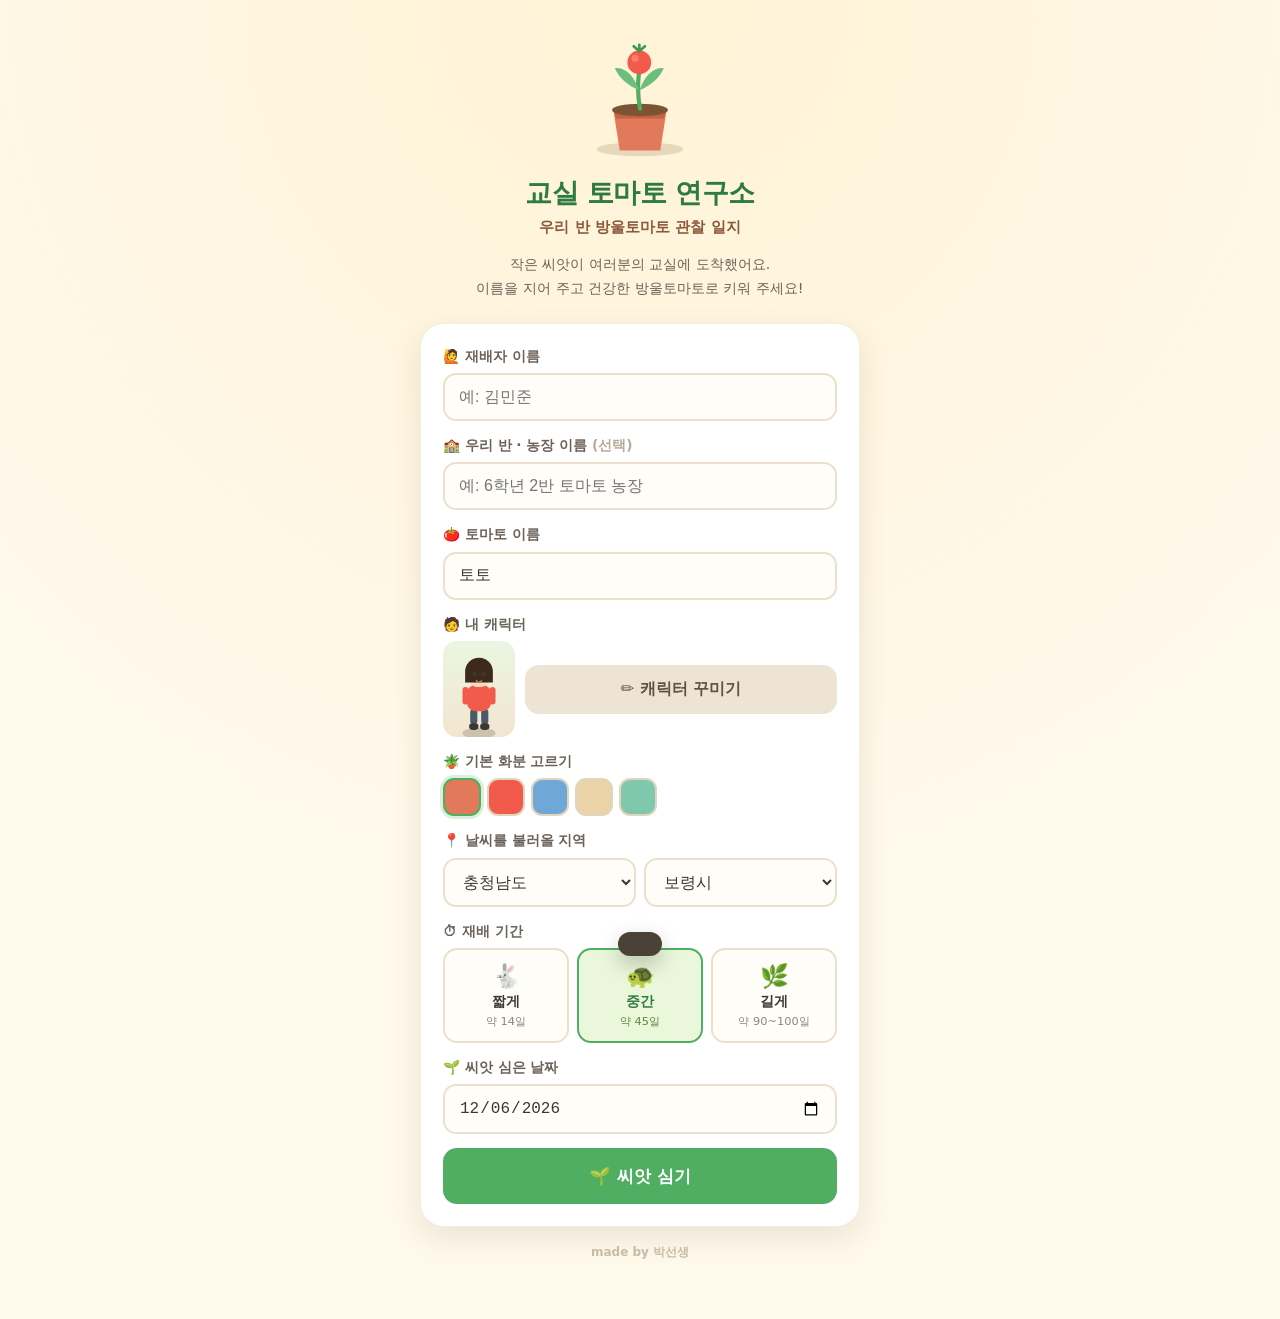
==== commit 2fe603ba: "Center tomato learning on observation and growth records" ====
--- a/index.html
+++ b/index.html
@@ -3,210 +3,497 @@
 <head>
 <meta charset="UTF-8">
 <meta name="viewport" content="width=device-width, initial-scale=1.0">
-<title>🍅 방울토마토 기르기</title>
+<title>🏫 교실 토마토 연구소</title>
+<meta name="theme-color" content="#4FAE61">
+<meta name="description" content="초등학교 교실에서 방울토마토를 심고 기르는 관찰·기록 프로그램">
+<link rel="icon" href="data:,">
 <style>
-:root {
-  --green:#4caf50; --dgreen:#2e7d32; --lgreen:#e8f5e9;
-  --red:#e53935; --orange:#ff7043; --yellow:#fdd835;
-  --blue:#1e88e5; --brown:#795548;
-  --gray:#9e9e9e; --shadow:0 4px 16px rgba(0,0,0,.10); --radius:18px;
-}
-*{box-sizing:border-box;margin:0;padding:0;}
-body{font-family:'Noto Sans KR','Apple SD Gothic Neo',sans-serif;
-  background:linear-gradient(135deg,#e8f5e9 0%,#fffde7 100%);min-height:100vh;color:#333;}
-
-/* 화면 전환 — JS로만 제어 */
+:root{
+  --bg:#FFF9EC; --bg2:#FDF3DE;
+  --green:#4FAE61; --dgreen:#2E7A45; --lgreen:#DDF3C4; --mgreen:#EAF7DA;
+  --red:#F25B4B; --tomato:#F25B4B;
+  --brown:#8B5A3C; --lbrown:#C9A184;
+  --yellow:#FFD66B; --warn:#E76F61;
+  --blue:#4A9BD4; --orange:#F0913F; --gray:#8C8477;
+  --ink:#3E3730; --ink2:#6B6259;
+  --line:#EFE3CC;
+  --shadow:0 6px 18px rgba(120,90,50,.10);
+  --shadow2:0 10px 28px rgba(120,90,50,.14);
+  --radius:20px;
+  --navh:66px;
+}
+*{box-sizing:border-box;margin:0;padding:0;-webkit-tap-highlight-color:transparent;}
+html,body{overflow-x:hidden;}
+body{
+  font-family:'Pretendard','Noto Sans KR','Apple SD Gothic Neo',system-ui,sans-serif;
+  background:var(--bg);min-height:100vh;color:var(--ink);
+  font-size:16px;line-height:1.55;
+  -webkit-text-size-adjust:100%;
+}
+body.modal-open{overflow:hidden;}
+button{font-family:inherit;}
+:focus-visible{outline:3px solid var(--green);outline-offset:2px;border-radius:8px;}
+
 .screen{display:none;}
-
-/* 버튼 */
-.btn{border:none;border-radius:12px;cursor:pointer;font-size:1rem;
-  font-weight:700;padding:12px 24px;transition:transform .1s;}
+.wrap{max-width:760px;margin:0 auto;padding:14px 14px calc(var(--navh) + 24px);}
+
+/* ---------- 버튼 ---------- */
+.btn{border:none;border-radius:14px;cursor:pointer;font-size:1rem;font-weight:800;
+  padding:14px 22px;min-height:48px;transition:transform .12s ease, filter .2s ease;}
 .btn:active{transform:scale(.97);}
 .btn-green{background:var(--green);color:#fff;}
-.btn-blue {background:var(--blue);color:#fff;}
-.btn-red  {background:var(--red);color:#fff;}
-.btn-gray {background:#e0e0e0;color:#555;}
+.btn-blue{background:var(--blue);color:#fff;}
+.btn-red{background:var(--red);color:#fff;}
+.btn-gray{background:#EDE4D4;color:#5C5347;}
 .btn-orange{background:var(--orange);color:#fff;}
-.btn-brown {background:var(--brown);color:#fff;}
-.btn-purple{background:#7b1fa2;color:#fff;}
+.btn-brown{background:var(--brown);color:#fff;}
+.btn-purple{background:#8E6BB5;color:#fff;}
 .btn:disabled{opacity:.45;cursor:not-allowed;}
-
-/* 헤더 */
-header{background:linear-gradient(90deg,#2e7d32,#43a047);color:#fff;
-  padding:12px 20px;display:flex;align-items:center;justify-content:space-between;
-  box-shadow:0 2px 8px rgba(0,0,0,.15);position:sticky;top:0;z-index:100;}
-header h1{font-size:1.2rem;}
-.weather-badge{background:rgba(255,255,255,.2);border-radius:20px;
-  padding:4px 12px;font-size:.82rem;}
-
-/* 탭 */
-.tab-bar{display:flex;background:#fff;border-bottom:2px solid #e0e0e0;
-  position:sticky;top:57px;z-index:99;}
-.tab-btn{flex:1;padding:12px 8px;border:none;background:none;
-  font-size:.88rem;font-weight:700;color:#999;cursor:pointer;
-  border-bottom:3px solid transparent;transition:all .2s;}
-.tab-btn.on{color:var(--dgreen);border-bottom-color:var(--green);}
-.tab-content{display:none;padding:16px;max-width:900px;margin:0 auto;}
-.tab-content.on{display:block;}
-
-/* 시작 화면 */
-.start-wrap{display:flex;flex-direction:column;align-items:center;
-  justify-content:center;min-height:100vh;padding:24px;text-align:center;}
-.start-card{background:#fff;border-radius:var(--radius);padding:28px;
-  box-shadow:var(--shadow);width:100%;max-width:420px;text-align:left;}
-.start-card label{display:block;font-size:.88rem;font-weight:700;
-  margin-bottom:5px;color:#555;}
-.start-card input,.start-card select{width:100%;padding:12px 14px;
-  border:2px solid #e0e0e0;border-radius:10px;font-size:.95rem;
-  margin-bottom:12px;outline:none;background:#fff;}
-.start-card input:focus,.start-card select:focus{border-color:var(--green);}
-.region-row{display:flex;gap:8px;margin-bottom:12px;}
-.region-row select{flex:1;margin-bottom:0;}
-
-/* 카드 */
+.btn-sm{padding:9px 14px;min-height:44px;font-size:.86rem;border-radius:11px;}
+
+/* ---------- 헤더 ---------- */
+header{background:linear-gradient(100deg,#4FAE61,#3E9A55);color:#fff;
+  padding:10px 16px;display:flex;align-items:center;justify-content:space-between;gap:10px;
+  box-shadow:0 3px 12px rgba(60,110,70,.22);position:sticky;top:0;z-index:100;}
+.hdr-left{display:flex;align-items:center;gap:10px;min-width:0;}
+.hdr-logo{font-size:1.6rem;line-height:1;}
+header h1{font-size:1.05rem;font-weight:900;letter-spacing:-.3px;white-space:nowrap;}
+.hdr-sub{font-size:.7rem;opacity:.85;font-weight:600;white-space:nowrap;}
+.hdr-right{display:flex;align-items:center;gap:6px;flex-shrink:0;}
+.weather-badge{background:rgba(255,255,255,.22);border-radius:999px;
+  padding:5px 11px;font-size:.76rem;font-weight:700;white-space:nowrap;}
+.mode-badge{font-size:.7rem;font-weight:800;padding:4px 9px;
+  background:rgba(255,255,255,.18);border-radius:999px;color:#fff;white-space:nowrap;}
+
+/* ---------- 하단 내비 ---------- */
+.bottom-nav{position:fixed;left:0;right:0;bottom:0;z-index:180;
+  background:#fff;border-top:1px solid var(--line);
+  display:flex;box-shadow:0 -3px 14px rgba(120,90,50,.10);
+  padding-bottom:env(safe-area-inset-bottom);}
+.nav-btn{flex:1;border:none;background:none;cursor:pointer;
+  display:flex;flex-direction:column;align-items:center;justify-content:center;gap:2px;
+  padding:8px 2px;min-height:var(--navh);font-size:.72rem;font-weight:800;color:#A79C8C;}
+.nav-btn span{font-size:1.35rem;line-height:1.1;filter:grayscale(.5);opacity:.75;}
+.nav-btn.on{color:var(--dgreen);}
+.nav-btn.on span{filter:none;opacity:1;transform:translateY(-1px);}
+
+/* ---------- 카드 ---------- */
 .card{background:#fff;border-radius:var(--radius);box-shadow:var(--shadow);
-  padding:20px;margin-bottom:14px;}
-.card-title{font-size:.8rem;font-weight:700;color:var(--gray);
-  letter-spacing:1px;margin-bottom:12px;}
-
-/* 화분 */
-.pot-card{display:flex;align-items:center;gap:24px;padding:22px;}
-@media(max-width:580px){.pot-card{flex-direction:column;gap:10px;text-align:center;}}
-.plant-visual{width:170px;height:187px;flex-shrink:0;
-  filter:drop-shadow(0 4px 10px rgba(0,0,0,.10));
-  transition:transform .4s ease;cursor:pointer;position:relative;}
-.plant-visual:hover{transform:scale(1.05) rotate(-1deg);}
-.plant-visual svg{width:100%;height:100%;}
-
-.plant-frame{position:absolute;inset:0;display:flex;align-items:center;justify-content:center;transform-origin:50% 85%;will-change:transform,opacity;}
-.plant-frame svg{width:100%;height:100%;overflow:visible;}
-.plant-frame.preview{mix-blend-mode:normal;pointer-events:none;}
+  padding:18px;margin-bottom:14px;border:1px solid #F6EEDD;}
+.card-title{font-size:.92rem;font-weight:900;color:var(--dgreen);margin-bottom:12px;
+  display:flex;align-items:center;gap:6px;}
+.card-title .ct-sub{font-size:.74rem;font-weight:700;color:var(--gray);margin-left:auto;}
+
+/* ---------- 시작 화면 ---------- */
+.start-wrap{min-height:100vh;padding:26px 16px 40px;display:flex;flex-direction:column;
+  align-items:center;justify-content:center;text-align:center;
+  background:radial-gradient(circle at 50% 0%,#FFF3D6 0%,var(--bg) 60%);}
+.start-hero{width:140px;height:140px;margin-bottom:6px;animation:heroFloat 4s ease-in-out infinite;}
+@keyframes heroFloat{0%,100%{transform:translateY(0)}50%{transform:translateY(-7px)}}
+.start-title{font-size:1.7rem;font-weight:900;color:var(--dgreen);letter-spacing:-.5px;}
+.start-title2{font-size:.95rem;font-weight:800;color:var(--brown);margin-top:2px;}
+.start-lead{font-size:.9rem;color:var(--ink2);margin:12px 0 22px;line-height:1.7;}
+.start-card{background:#fff;border-radius:24px;padding:22px;box-shadow:var(--shadow2);
+  width:100%;max-width:440px;text-align:left;border:1px solid #F6EEDD;}
+.start-card label{display:block;font-size:.86rem;font-weight:800;margin-bottom:6px;color:var(--ink2);}
+.start-card input,.start-card select,.f-input{width:100%;padding:13px 14px;
+  border:2px solid #EBE0CB;border-radius:13px;font-size:1rem;
+  margin-bottom:14px;outline:none;background:#FFFDF8;color:var(--ink);min-height:48px;}
+.start-card input:focus,.start-card select:focus,.f-input:focus{border-color:var(--green);background:#fff;}
+.region-row{display:flex;gap:8px;margin-bottom:14px;}
+.region-row select{flex:1;margin-bottom:0;min-width:0;}
+.form-err{display:none;background:#FDEBE7;border:1px solid #F5C6BD;color:#B4402F;
+  border-radius:12px;padding:10px 13px;font-size:.86rem;font-weight:700;margin-bottom:12px;line-height:1.5;}
+.form-err.show{display:block;}
+
+/* ---------- 오늘의 상황 ---------- */
+.headline-card{background:linear-gradient(120deg,#FFFCF2,#FFF4DC);
+  border:1px solid #F2E4C4;border-radius:var(--radius);padding:16px 18px;margin-bottom:14px;
+  display:flex;align-items:center;gap:14px;box-shadow:var(--shadow);}
+.headline-card.warn{background:linear-gradient(120deg,#FFF7E6,#FFEFCE);border-color:#F3D89A;}
+.headline-card.bad{background:linear-gradient(120deg,#FDEEEB,#FBE0DB);border-color:#F2BDB3;}
+.headline-card.good{background:linear-gradient(120deg,#F4FBEC,#E7F6D6);border-color:#D3EBB6;}
+.headline-emoji{font-size:2.3rem;line-height:1;flex-shrink:0;}
+.headline-title{font-size:1.08rem;font-weight:900;line-height:1.35;color:var(--ink);}
+.headline-sub{font-size:.85rem;color:var(--ink2);margin-top:3px;line-height:1.5;}
+
+/* ---------- 화분 스테이지 ---------- */
+.stage-card{padding:16px 16px 18px;background:#fff;overflow:hidden;}
+.stage-scene{position:relative;border-radius:18px;padding:14px 10px 0;
+  background:linear-gradient(180deg,#DFF1FB 0%,#EAF6E2 62%,#F3E5D0 62%,#EADCC2 100%);
+  overflow:hidden;}
+.scene-sun{position:absolute;top:12px;right:16px;width:38px;height:38px;border-radius:50%;
+  background:radial-gradient(circle,#FFE38A,#FFC94A);box-shadow:0 0 24px rgba(255,201,74,.55);
+  animation:sunPulse 4s ease-in-out infinite;}
+@keyframes sunPulse{0%,100%{transform:scale(1);opacity:.95}50%{transform:scale(1.08);opacity:1}}
+.scene-cloud{position:absolute;top:20px;left:-40px;font-size:1.5rem;opacity:.75;
+  animation:cloudDrift 26s linear infinite;}
+@keyframes cloudDrift{from{transform:translateX(-10px)}to{transform:translateX(calc(100vw + 60px))}}
+.stage-card.env-window .stage-scene{background:linear-gradient(180deg,#EDF3F7 0%,#EAF2E6 62%,#F3E5D0 62%,#EADCC2 100%);}
+.stage-card.env-window .scene-sun{opacity:.45;box-shadow:none;}
+
+.plant-visual{width:190px;height:209px;margin:0 auto;position:relative;
+  transition:transform .4s ease;cursor:pointer;perspective:700px;}
+.plant-visual svg{width:100%;height:100%;overflow:visible;
+  filter:drop-shadow(0 5px 8px rgba(90,60,25,.16)) saturate(1.05);}
+.plant-frame{position:absolute;inset:0;display:flex;align-items:center;justify-content:center;
+  transform-origin:50% 85%;will-change:transform,opacity;}
+.plant-frame.preview{pointer-events:none;}
 .plant-frame.prev{animation:plantPrevFade .95s ease forwards;}
 .plant-frame.next{animation:plantNextPop 1.05s cubic-bezier(.22,.8,.2,1) forwards;}
-.plant-stage-chip{position:absolute;left:50%;top:2px;transform:translateX(-50%);background:rgba(255,255,255,.92);color:var(--dgreen);font-size:.72rem;font-weight:900;padding:4px 10px;border-radius:999px;box-shadow:0 4px 10px rgba(0,0,0,.12);animation:stageChipFloat 1.2s ease forwards;white-space:nowrap;z-index:3;}
-@keyframes plantPrevFade{0%{opacity:1;transform:scale(1) translateY(0);}100%{opacity:0;transform:scale(.88) translateY(12px);}}
-@keyframes plantNextPop{0%{opacity:0;transform:scale(.78) translateY(14px);}55%{opacity:1;transform:scale(1.06) translateY(-2px);}100%{opacity:1;transform:scale(1) translateY(0);}}
-@keyframes stageChipFloat{0%{opacity:0;transform:translateX(-50%) translateY(8px) scale(.92);}15%{opacity:1;}100%{opacity:0;transform:translateX(-50%) translateY(-14px) scale(1.04);}}
-
-/* 식물 2.5D 입체감 및 관리 상태 표현 */
-.plant-visual{perspective:700px;}
-.plant-visual svg{width:100%;height:100%;overflow:visible;filter:drop-shadow(0 4px 6px rgba(54,35,16,.12)) saturate(1.05) contrast(1.02);}
-.plant-visual.plant-healthy svg{filter:drop-shadow(0 5px 7px rgba(32,96,42,.14)) saturate(1.18) contrast(1.06);}
-.plant-visual.plant-ok svg{filter:drop-shadow(0 4px 6px rgba(54,35,16,.10)) saturate(1.03);}
-.plant-visual.plant-dry svg{filter:drop-shadow(0 5px 7px rgba(88,53,17,.16)) saturate(.72) sepia(.22) brightness(.95);}
-.plant-visual.plant-overwater svg{filter:drop-shadow(0 5px 7px rgba(22,87,142,.16)) saturate(.92) hue-rotate(8deg) brightness(.97);}
-.plant-visual.plant-pest svg{filter:drop-shadow(0 5px 7px rgba(87,62,24,.14)) saturate(.80) sepia(.15);}
-.plant-visual.plant-dead svg{filter:drop-shadow(0 5px 7px rgba(60,40,20,.14)) saturate(.25) sepia(.35) brightness(.80);}
+.plant-stage-chip{position:absolute;left:50%;top:2px;transform:translateX(-50%);
+  background:rgba(255,255,255,.94);color:var(--dgreen);font-size:.74rem;font-weight:900;
+  padding:5px 12px;border-radius:999px;box-shadow:var(--shadow);
+  animation:stageChipFloat 1.2s ease forwards;white-space:nowrap;z-index:3;}
+@keyframes plantPrevFade{0%{opacity:1;transform:scale(1) translateY(0)}100%{opacity:0;transform:scale(.88) translateY(12px)}}
+@keyframes plantNextPop{0%{opacity:0;transform:scale(.78) translateY(14px)}55%{opacity:1;transform:scale(1.06) translateY(-2px)}100%{opacity:1;transform:scale(1) translateY(0)}}
+@keyframes stageChipFloat{0%{opacity:0;transform:translateX(-50%) translateY(8px) scale(.92)}15%{opacity:1}100%{opacity:0;transform:translateX(-50%) translateY(-14px) scale(1.04)}}
+
+.plant-visual.plant-healthy svg{filter:drop-shadow(0 6px 9px rgba(45,120,60,.18)) saturate(1.2) contrast(1.05);}
+.plant-visual.plant-ok svg{filter:drop-shadow(0 5px 8px rgba(90,60,25,.14)) saturate(1.03);}
+.plant-visual.plant-dry svg{filter:drop-shadow(0 5px 8px rgba(120,80,30,.18)) saturate(.72) sepia(.2) brightness(.96);}
+.plant-visual.plant-overwater svg{filter:drop-shadow(0 5px 8px rgba(40,110,160,.18)) saturate(.9) hue-rotate(8deg) brightness(.97);}
+.plant-visual.plant-pest svg{filter:drop-shadow(0 5px 8px rgba(110,80,30,.16)) saturate(.8) sepia(.14);}
+.plant-visual.plant-dead svg{filter:drop-shadow(0 5px 8px rgba(80,55,25,.16)) saturate(.25) sepia(.35) brightness(.82);}
 .plant-visual.plant-dry{transform:rotate(-1.5deg);}
 .plant-visual.plant-dead{transform:rotate(-3deg);}
-
-/* 흔들림 애니메이션 */
-@keyframes sway{
-  0%,100%{transform:rotate(0deg);}
-  25%{transform:rotate(1.5deg);}
-  75%{transform:rotate(-1.5deg);}
-}
-@keyframes grow-in{
-  from{transform:scale(0.7);opacity:0;}
-  to{transform:scale(1);opacity:1;}
-}
-.plant-visual.sway{animation:sway 3s ease-in-out infinite;}
+@keyframes sway{0%,100%{transform:rotate(0)}25%{transform:rotate(1.4deg)}75%{transform:rotate(-1.4deg)}}
+@keyframes grow-in{from{transform:scale(.72);opacity:0}to{transform:scale(1);opacity:1}}
+.plant-visual.sway{animation:sway 3.4s ease-in-out infinite;}
 .plant-visual.grow-in{animation:grow-in .5s ease-out;}
 
-/* 화분 카드 배경 */
-.pot-card{background:linear-gradient(135deg,#f1f8e9 0%,#fff9c4 100%)!important;}
-
-/* 성장 단계별 뱃지 색상 */
-.stage-0{background:#FFF3E0;color:#E65100;}
-.stage-1{background:#F1F8E9;color:#33691E;}
-.stage-2{background:#E8F5E9;color:#2E7D32;}
-.stage-3{background:#E8F5E9;color:#1B5E20;}
-.stage-4{background:#FFFDE7;color:#F57F17;}
-.stage-5{background:#E8F5E9;color:#2E7D32;}
-.stage-6{background:#FFF3E0;color:#BF360C;}
-.stage-7{background:#FFEBEE;color:#B71C1C;}
-.pot-info{flex:1;}
-.plant-name{font-size:1.2rem;font-weight:900;margin-bottom:5px;}
-.stage-badge{display:inline-block;background:var(--lgreen);color:#2e7d32;
-  border-radius:20px;padding:3px 14px;font-size:.82rem;font-weight:700;margin-bottom:10px;}
-.bar-wrap{margin-bottom:8px;}
-.bar-label{font-size:.8rem;color:#666;margin-bottom:3px;
-  display:flex;justify-content:space-between;}
-.bar-bg{background:#e0e0e0;border-radius:8px;height:12px;overflow:hidden;}
-.bar-fill{height:100%;border-radius:8px;transition:width .5s ease;}
-.b-green{background:linear-gradient(90deg,#66bb6a,#2e7d32);}
-.b-blue {background:linear-gradient(90deg,#64b5f6,#1565c0);}
-.b-orange{background:linear-gradient(90deg,#ffb74d,#e65100);}
-
-/* 상태 그리드 */
+/* 상태 이펙트 오버레이 */
+.fx-layer{position:absolute;inset:0;pointer-events:none;z-index:2;}
+.fx-drop{position:absolute;font-size:1.1rem;animation:fxDrop 1.1s ease-in forwards;}
+@keyframes fxDrop{0%{opacity:0;transform:translateY(-14px)}20%{opacity:1}100%{opacity:0;transform:translateY(58px)}}
+.fx-spark{position:absolute;font-size:1rem;animation:fxSpark 1.2s ease-out forwards;}
+@keyframes fxSpark{0%{opacity:0;transform:scale(.5)}40%{opacity:1;transform:scale(1.15)}100%{opacity:0;transform:scale(.9) translateY(-16px)}}
+.mood-icon{position:absolute;top:6px;left:8px;font-size:1.3rem;z-index:3;
+  animation:moodBob 2.4s ease-in-out infinite;}
+@keyframes moodBob{0%,100%{transform:translateY(0)}50%{transform:translateY(-4px)}}
+
+/* 말풍선 */
+.speech{position:relative;background:#fff;border:2px solid var(--lgreen);
+  border-radius:16px;padding:11px 14px;font-size:.9rem;line-height:1.55;color:var(--ink);
+  box-shadow:var(--shadow);margin-bottom:10px;font-weight:600;}
+.speech::after{content:"";position:absolute;left:32px;bottom:-11px;
+  width:0;height:0;border:10px solid transparent;border-top-color:var(--lgreen);border-bottom:0;}
+.speech-who{display:block;font-size:.74rem;font-weight:900;color:var(--dgreen);margin-bottom:2px;}
+
+.plant-name{font-size:1.15rem;font-weight:900;margin-top:12px;text-align:center;
+  word-break:break-all;overflow-wrap:anywhere;}
+.stage-badge{display:block;width:fit-content;margin:6px auto 0;background:var(--lgreen);
+  color:var(--dgreen);border-radius:999px;padding:5px 16px;font-size:.85rem;font-weight:800;}
+.stage-0{background:#FFF0DC;color:#A5601A;}
+.stage-1{background:#EDF8DE;color:#4A7B22;}
+.stage-2{background:#E5F5DC;color:#38702C;}
+.stage-3{background:#E3F4DA;color:#2C6B2A;}
+.stage-4{background:#FFF6D6;color:#A5761A;}
+.stage-5{background:#E5F5DC;color:#38702C;}
+.stage-6{background:#FFEEDF;color:#B0561F;}
+.stage-7{background:#FDE7E3;color:#B23B2C;}
+
+/* 상태 칩 */
+.chip-row{display:flex;flex-wrap:wrap;gap:8px;justify-content:center;margin-top:14px;}
+.chip{display:inline-flex;align-items:center;gap:6px;background:#F8F3E7;
+  border:1px solid var(--line);border-radius:999px;padding:8px 13px;
+  font-size:.83rem;font-weight:700;color:var(--ink2);}
+.chip.good{background:#EEF8E2;border-color:#D3EBB6;color:#3D7A32;}
+.chip.warn{background:#FFF6E2;border-color:#F1DDA6;color:#96681C;}
+.chip.bad{background:#FDECE8;border-color:#F3C4BA;color:#B4402F;}
+.chip b{font-weight:900;}
+
+/* ---------- 성장 지도 ---------- */
+.stage-map{display:flex;gap:6px;overflow-x:auto;padding:4px 2px 8px;
+  scrollbar-width:thin;-webkit-overflow-scrolling:touch;}
+.smap{flex:0 0 auto;min-width:74px;border-radius:14px;padding:9px 6px;text-align:center;
+  background:#F8F3E7;border:2px solid transparent;color:#A79C8C;}
+.smap .se{font-size:1.35rem;line-height:1.2;filter:grayscale(.7);opacity:.6;}
+.smap .sn{font-size:.74rem;font-weight:800;margin-top:2px;}
+.smap.done{background:#EEF8E2;color:#4A7B22;}
+.smap.done .se{filter:none;opacity:1;}
+.smap.now{background:#fff;border-color:var(--green);color:var(--dgreen);
+  box-shadow:0 4px 12px rgba(79,174,97,.22);}
+.smap.now .se{filter:none;opacity:1;transform:scale(1.12);}
+.smap .sc{font-size:.68rem;font-weight:900;color:var(--green);}
+.stage-prog{height:10px;background:#F0E7D6;border-radius:999px;overflow:hidden;margin-top:6px;}
+.stage-prog i{display:block;height:100%;border-radius:999px;
+  background:linear-gradient(90deg,#8ED07A,#4FAE61);transition:width .6s ease;}
+.stage-prog-txt{font-size:.78rem;color:var(--ink2);margin-top:6px;font-weight:700;}
+
+/* ---------- 미션 ---------- */
+.mission{display:flex;align-items:flex-start;gap:11px;padding:11px 12px;border-radius:14px;
+  background:#F8F3E7;margin-bottom:8px;border:1px solid var(--line);transition:all .3s ease;}
+.mission:last-child{margin-bottom:0;}
+.mission .mk{width:26px;height:26px;flex-shrink:0;border-radius:50%;border:2px solid #D8CBB4;
+  background:#fff;display:flex;align-items:center;justify-content:center;
+  font-size:.85rem;font-weight:900;color:transparent;}
+.mission .mt{font-size:.9rem;font-weight:700;line-height:1.45;}
+.mission .mh{font-size:.76rem;color:var(--gray);margin-top:2px;line-height:1.45;}
+.mission.done{background:#EEF8E2;border-color:#D3EBB6;}
+.mission.done .mk{background:var(--green);border-color:var(--green);color:#fff;
+  animation:missionPop .45s cubic-bezier(.3,1.4,.5,1);}
+.mission.done .mt{color:#3D7A32;text-decoration:line-through;text-decoration-color:#A9D18F;}
+@keyframes missionPop{0%{transform:scale(.4)}60%{transform:scale(1.25)}100%{transform:scale(1)}}
+.mission-all{text-align:center;font-size:.84rem;font-weight:800;color:var(--dgreen);
+  background:#EEF8E2;border-radius:12px;padding:9px;margin-top:8px;}
+
+/* ---------- 환경 ---------- */
+.env-btns{display:flex;gap:10px;}
+.env-btn{flex:1;border:2px solid #EBE0CB;border-radius:16px;background:#FFFDF8;
+  padding:14px 8px;cursor:pointer;transition:all .2s;text-align:center;min-height:96px;
+  display:flex;flex-direction:column;align-items:center;gap:4px;}
+.env-btn.active{border-color:var(--green);background:var(--mgreen);
+  box-shadow:0 0 0 3px rgba(79,174,97,.18);}
+.env-icon{font-size:1.8rem;}
+.env-name{font-size:.92rem;font-weight:900;color:var(--ink);}
+.env-desc{font-size:.72rem;color:var(--gray);line-height:1.4;}
+.env-btn.active .env-name{color:var(--dgreen);}
+.env-status{font-size:.8rem;color:var(--ink2);margin-top:10px;text-align:center;
+  background:#F8F3E7;border-radius:10px;padding:8px 10px;line-height:1.5;}
+
+/* ---------- 행동 ---------- */
+.action-grid{display:grid;grid-template-columns:repeat(2,minmax(0,1fr));gap:10px;margin-bottom:12px;}
+@media(max-width:420px){.action-grid{grid-template-columns:1fr;}}
+.action-btn,.locked-action{min-height:76px;border-radius:16px;padding:12px 13px;text-align:left;
+  display:flex;flex-direction:column;justify-content:center;gap:3px;}
+.action-btn{border:none;color:#fff;cursor:pointer;box-shadow:0 3px 10px rgba(120,90,50,.14);
+  transition:transform .1s, filter .2s;}
+.action-btn:active{transform:scale(.98);}
+.action-btn strong{font-size:.95rem;line-height:1.25;}
+.action-btn small{font-size:.73rem;line-height:1.4;opacity:.94;font-weight:600;}
+.action-water{background:linear-gradient(135deg,#5FAEDE,#3E8CC4);}
+.action-check{background:linear-gradient(135deg,#6BBE7B,#3E9A55);}
+.action-vent{background:linear-gradient(135deg,#F5A75B,#E0812F);}
+.action-warm{background:linear-gradient(135deg,#A87A5C,#7E5236);}
+.action-fertilize{background:linear-gradient(135deg,#71C07E,#469A56);}
+.action-stake{background:linear-gradient(135deg,#A98369,#7E5A42);}
+.action-pollinate{background:linear-gradient(135deg,#FFD066,#EDA92C);color:#6B4A12;}
+.action-prune{background:linear-gradient(135deg,#4FB5A9,#2C8B80);}
+.action-fruitCheck{background:linear-gradient(135deg,#F4796A,#DA4C3C);}
+.action-pest{background:linear-gradient(135deg,#8FBF6A,#5E9440);}
+.action-btn.off{background:#F1EADC;color:#A79C8C;cursor:not-allowed;box-shadow:none;}
+.action-btn.off small{opacity:1;color:#B5AA97;}
+.locked-action{border:2px dashed #E1D5BE;background:#FBF6EA;color:#A79C8C;
+  align-items:center;justify-content:center;text-align:center;font-weight:800;}
+.locked-action .lock-icon{font-size:1.3rem;}
+.locked-action small{font-size:.78rem;line-height:1.4;font-weight:700;}
+
+.act-log{background:#F8F3E7;border-radius:12px;padding:10px 13px;
+  font-size:.82rem;color:var(--ink2);max-height:100px;overflow-y:auto;}
+.act-log-item{padding:3px 0;border-bottom:1px solid #EDE3D0;line-height:1.5;}
+.act-log-item:last-child{border:none;}
+
+/* ---------- 자세히 보기 ---------- */
+.detail-toggle{width:100%;border:2px dashed #E1D5BE;background:#FBF6EA;color:var(--ink2);
+  border-radius:14px;padding:13px;font-size:.9rem;font-weight:800;cursor:pointer;
+  margin-bottom:14px;min-height:48px;}
+.detail-toggle:active{transform:scale(.99);}
+.detail-panel[hidden]{display:none;}
+.bar-wrap{margin-bottom:10px;}
+.bar-label{font-size:.82rem;color:var(--ink2);margin-bottom:4px;display:flex;justify-content:space-between;font-weight:700;}
+.bar-bg{background:#EFE7D8;border-radius:999px;height:13px;overflow:hidden;}
+.bar-fill{height:100%;border-radius:999px;transition:width .5s ease;}
+.b-green{background:linear-gradient(90deg,#8ED07A,#3E9A55);}
+.b-blue{background:linear-gradient(90deg,#7EC4EA,#3E8CC4);}
+.b-orange{background:linear-gradient(90deg,#FFD066,#E0812F);}
 .stat-grid{display:grid;grid-template-columns:1fr 1fr;gap:10px;}
-.stat-item{background:var(--lgreen);border-radius:12px;padding:12px;text-align:center;}
+.stat-item{background:var(--mgreen);border-radius:14px;padding:12px;text-align:center;}
 .stat-icon{font-size:1.4rem;}
-.stat-label{font-size:.72rem;color:#666;margin-top:2px;}
-.stat-value{font-size:.98rem;font-weight:900;color:#2e7d32;}
-.stat-warn{background:#fff8e1;}.stat-warn .stat-value{color:#f57f17;}
-.stat-danger{background:#ffebee;}.stat-danger .stat-value{color:var(--red);}
-
-/* 날씨 */
-.w-row{display:flex;justify-content:space-between;font-size:.9rem;
-  padding:4px 0;border-bottom:1px solid #f0f0f0;}
-.w-row:last-child{border:none;}
-.w-row span:last-child{font-weight:700;}
-.sun-bar{display:flex;gap:3px;margin-top:6px;}
-.sun-block{flex:1;height:9px;border-radius:4px;background:#e0e0e0;}
+.stat-label{font-size:.73rem;color:var(--gray);margin-top:2px;font-weight:700;}
+.stat-value{font-size:.98rem;font-weight:900;color:var(--dgreen);}
+.stat-warn{background:#FFF6E2;}.stat-warn .stat-value{color:#96681C;}
+.stat-danger{background:#FDECE8;}.stat-danger .stat-value{color:#B4402F;}
+.w-row{display:flex;justify-content:space-between;font-size:.9rem;padding:6px 0;border-bottom:1px solid var(--line);}
+.w-row:last-of-type{border:none;}
+.w-row span:last-child{font-weight:800;}
+.sun-bar{display:flex;gap:3px;margin-top:8px;}
+.sun-block{flex:1;height:10px;border-radius:999px;background:#EFE7D8;}
 .sun-block.on{background:var(--yellow);}
 
-/* 행동 */
-.act-row{display:flex;gap:10px;margin-bottom:10px;}
-.act-row .btn{flex:1;font-size:.88rem;padding:12px 6px;}
-.act-log{background:var(--lgreen);border-radius:10px;padding:9px 13px;
-  font-size:.82rem;color:#444;max-height:85px;overflow-y:auto;}
-.act-log-item{padding:2px 0;border-bottom:1px solid #ddd;}
-.act-log-item:last-child{border:none;}
-
-/* 사진 일지 */
-.photo-grid{display:grid;grid-template-columns:repeat(auto-fill,minmax(140px,1fr));gap:12px;}
-.photo-card{border-radius:14px;overflow:hidden;box-shadow:0 2px 8px rgba(0,0,0,.1);
-  cursor:pointer;background:#fff;transition:transform .2s;}
-.photo-card:hover{transform:translateY(-3px);}
-.photo-img-wrap{width:100%;height:120px;overflow:hidden;background:#f5f5f5;
+/* ---------- 알림 ---------- */
+.alert-banner{background:#FFF6E2;border:1px solid #F1DDA6;border-radius:14px;
+  padding:11px 14px;font-size:.86rem;margin-bottom:10px;display:none;align-items:center;gap:9px;
+  line-height:1.5;font-weight:700;color:#7A5A16;}
+.alert-banner.show{display:flex;}
+.alert-banner.red{background:#FDECE8;border-color:#F3C4BA;color:#A83D2C;}
+
+/* ---------- 앨범 ---------- */
+.album-list{display:flex;flex-direction:column;gap:12px;}
+.album-card{background:#fff;border:1px solid #F1E7D4;border-radius:18px;overflow:hidden;
+  box-shadow:var(--shadow);display:flex;gap:0;cursor:pointer;transition:transform .18s;}
+.album-card:active{transform:scale(.99);}
+.album-thumb{width:118px;flex-shrink:0;background:#F5F0E4;display:flex;align-items:center;justify-content:center;}
+.album-thumb img{width:100%;height:100%;object-fit:cover;display:block;}
+.album-body{padding:12px 13px;flex:1;min-width:0;}
+.album-top{display:flex;align-items:center;gap:6px;flex-wrap:wrap;margin-bottom:4px;}
+.album-day{font-size:.74rem;font-weight:900;background:var(--lgreen);color:var(--dgreen);
+  border-radius:999px;padding:2px 9px;}
+.album-stage{font-size:.78rem;font-weight:800;color:var(--brown);}
+.album-date{font-size:.72rem;color:var(--gray);}
+.album-note{font-size:.86rem;color:var(--ink);margin-top:4px;line-height:1.5;
+  display:-webkit-box;-webkit-line-clamp:2;-webkit-box-orient:vertical;overflow:hidden;}
+.album-meta{font-size:.72rem;color:var(--gray);margin-top:6px;display:flex;gap:8px;flex-wrap:wrap;}
+.empty-box{text-align:center;padding:34px 16px;color:#A79C8C;font-size:.9rem;line-height:1.7;}
+.empty-box .ee{font-size:2.6rem;display:block;margin-bottom:8px;}
+/* 옛 사진 그리드 호환 */
+.photo-grid{display:flex;flex-direction:column;gap:12px;}
+
+/* ---------- 도감 ---------- */
+.guide-item{border:1px solid var(--line);border-radius:16px;padding:14px;margin-bottom:10px;background:#FFFDF8;}
+.guide-item.now{border-color:var(--green);background:#F6FBEE;box-shadow:0 0 0 3px rgba(79,174,97,.14);}
+.guide-item.locked{opacity:.55;}
+.guide-head{display:flex;align-items:center;gap:9px;font-weight:900;font-size:1rem;}
+.guide-head .gi{font-size:1.5rem;}
+.guide-tag{font-size:.7rem;font-weight:900;border-radius:999px;padding:2px 8px;margin-left:auto;}
+.guide-tag.done{background:var(--lgreen);color:var(--dgreen);}
+.guide-tag.now{background:#FFF0D6;color:#A5761A;}
+.guide-desc{font-size:.86rem;color:var(--ink2);margin-top:7px;line-height:1.6;}
+.guide-sci{font-size:.84rem;color:#3D7A32;background:#F1F8E6;border-radius:11px;
+  padding:9px 11px;margin-top:8px;line-height:1.6;}
+
+/* ---------- 배지 ---------- */
+.badge-grid{display:grid;grid-template-columns:repeat(auto-fill,minmax(150px,1fr));gap:11px;}
+.badge{border:1px solid var(--line);border-radius:18px;padding:14px 12px;text-align:center;background:#FBF6EA;}
+.badge.got{background:linear-gradient(160deg,#FFFBEF,#FFF2D3);border-color:#F0DCA6;
+  box-shadow:0 4px 14px rgba(200,160,70,.16);}
+.badge .bi{font-size:2.1rem;line-height:1.2;filter:grayscale(1);opacity:.35;}
+.badge.got .bi{filter:none;opacity:1;}
+.badge .bn{font-size:.88rem;font-weight:900;margin-top:5px;color:var(--ink2);}
+.badge.got .bn{color:#8A6416;}
+.badge .bd{font-size:.73rem;color:var(--gray);margin-top:4px;line-height:1.45;}
+@keyframes badgePop{0%{transform:scale(.3) rotate(-16deg);opacity:0}60%{transform:scale(1.18) rotate(6deg);opacity:1}100%{transform:scale(1) rotate(0)}}
+.badge.new .bi{animation:badgePop .7s cubic-bezier(.3,1.4,.5,1);}
+
+/* ---------- 수확 ---------- */
+.harvest-wrap{min-height:100vh;padding:30px 16px calc(var(--navh) + 30px);text-align:center;
+  max-width:560px;margin:0 auto;}
+.harvest-stats{background:#fff;border-radius:var(--radius);padding:20px;
+  box-shadow:var(--shadow);margin-bottom:16px;text-align:left;border:1px solid #F6EEDD;}
+.h-row{display:flex;justify-content:space-between;padding:9px 0;border-bottom:1px solid var(--line);font-size:.93rem;}
+.h-row:last-child{border:none;}
+.h-row strong{color:var(--red);font-weight:900;}
+
+/* ---------- 모달 ---------- */
+.modal-bg{display:none;position:fixed;inset:0;background:rgba(60,45,25,.55);
+  z-index:400;align-items:center;justify-content:center;padding:16px;overflow-y:auto;}
+.modal-bg.show{display:flex;}
+.modal{background:#fff;border-radius:22px;padding:22px;width:100%;max-width:430px;
+  box-shadow:var(--shadow2);position:relative;max-height:92vh;overflow-y:auto;}
+.modal h3{font-size:1.08rem;margin-bottom:14px;text-align:center;font-weight:900;padding:0 34px;}
+.modal input,.modal textarea{width:100%;padding:12px;border:2px solid #EBE0CB;
+  border-radius:12px;font-size:.95rem;margin-bottom:12px;outline:none;background:#FFFDF8;}
+.modal input:focus,.modal textarea:focus{border-color:var(--green);}
+.modal textarea{resize:vertical;min-height:76px;font-family:inherit;}
+.modal-btns{display:flex;gap:10px;}
+.modal-btns .btn{flex:1;}
+.modal-x{position:absolute;top:12px;right:12px;width:44px;height:44px;border-radius:50%;
+  border:none;background:#F1EADC;color:#6B6259;font-size:1.15rem;font-weight:900;cursor:pointer;
   display:flex;align-items:center;justify-content:center;}
-.photo-img-wrap img{width:100%;height:100%;object-fit:cover;}
-.photo-info{padding:8px;}
-.photo-date{font-size:.73rem;color:var(--gray);}
-.photo-stage{font-size:.75rem;color:var(--dgreen);font-weight:700;}
-.photo-note{font-size:.8rem;margin-top:2px;color:#444;
-  white-space:nowrap;overflow:hidden;text-overflow:ellipsis;}
-.add-photo{border:2px dashed #ccc;border-radius:14px;display:flex;
-  flex-direction:column;align-items:center;justify-content:center;
-  min-height:164px;cursor:pointer;background:#fafafa;transition:all .2s;gap:6px;}
-.add-photo:hover{border-color:var(--green);background:var(--lgreen);}
-.add-photo span{font-size:2rem;}
-.add-photo p{font-size:.85rem;color:#888;}
-
-/* 수확 */
-.harvest-wrap{display:flex;flex-direction:column;align-items:center;
-  justify-content:center;min-height:90vh;padding:24px;text-align:center;}
-.harvest-stats{background:#fff;border-radius:var(--radius);padding:22px;
-  box-shadow:var(--shadow);width:100%;max-width:400px;margin-bottom:20px;}
-.h-row{display:flex;justify-content:space-between;padding:8px 0;
-  border-bottom:1px solid #f0f0f0;font-size:.93rem;}
-.h-row:last-child{border:none;}
-.h-row strong{color:var(--red);}
-
-/* 보고서 인쇄 */
+.modal-x:active{transform:scale(.94);}
+.modal-view-img{width:100%;max-height:50vh;object-fit:contain;border-radius:14px;margin-bottom:12px;background:#F5F0E4;}
+.unlock-modal-icon{font-size:2.5rem;text-align:center;margin-bottom:6px;}
+.unlock-title{text-align:center;font-size:1.1rem;font-weight:900;color:var(--dgreen);margin-bottom:12px;}
+.unlock-msg{background:var(--mgreen);border-radius:14px;padding:13px 15px;font-size:.9rem;
+  line-height:1.65;color:var(--ink);margin-bottom:14px;}
+.unlock-tip{font-size:.78rem;color:var(--gray);line-height:1.55;margin-bottom:14px;text-align:center;}
+
+/* 단계 승급 축하 */
+#modal-cele .modal{background:linear-gradient(165deg,#FFFDF5,#FFF3DA);text-align:center;}
+.cele-burst{font-size:3.2rem;animation:celeBurst .9s cubic-bezier(.3,1.4,.5,1);}
+@keyframes celeBurst{0%{transform:scale(.3);opacity:0}60%{transform:scale(1.2)}100%{transform:scale(1);opacity:1}}
+.cele-title{font-size:1.25rem;font-weight:900;color:var(--dgreen);margin:8px 0 4px;}
+.cele-sub{font-size:.94rem;color:var(--ink2);margin-bottom:14px;line-height:1.6;}
+.cele-sci{background:#fff;border:1px solid var(--line);border-radius:14px;padding:13px;
+  font-size:.87rem;line-height:1.65;color:var(--ink);text-align:left;margin-bottom:12px;}
+.cele-new{background:var(--mgreen);border-radius:12px;padding:10px 12px;font-size:.84rem;
+  font-weight:800;color:var(--dgreen);margin-bottom:14px;line-height:1.5;}
+
+/* ---------- 토스트 ---------- */
+.toast{position:fixed;bottom:calc(var(--navh) + 18px);left:50%;
+  transform:translateX(-50%) translateY(140px);
+  background:#4A4137;color:#fff;border-radius:999px;padding:12px 22px;
+  font-size:.88rem;font-weight:800;z-index:500;transition:transform .3s;
+  pointer-events:none;max-width:calc(100vw - 32px);text-align:center;line-height:1.45;
+  box-shadow:0 8px 22px rgba(0,0,0,.22);}
+.toast.show{transform:translateX(-50%) translateY(0);}
+.toast.green{background:#3E9A55;}
+.toast.red{background:#D9503F;}
+.toast.blue{background:#3E8CC4;}
+.toast.orange{background:#E0812F;}
+
+.no-seed{text-align:center;padding:44px 20px;color:var(--ink2);line-height:1.8;}
+.watermark{text-align:center;padding:16px;font-size:.75rem;color:#C8BCA6;font-weight:700;}
+
+/* ---------- 재배 기간 ---------- */
+.speed-btns{display:flex;gap:8px;margin-bottom:14px;}
+.speed-btn{flex:1;border:2px solid #EBE0CB;border-radius:14px;background:#FFFDF8;
+  padding:12px 5px;cursor:pointer;transition:all .2s;text-align:center;min-height:88px;
+  display:flex;flex-direction:column;align-items:center;justify-content:center;gap:3px;}
+.speed-btn span{font-size:1.45rem;}
+.speed-btn strong{font-size:.85rem;color:var(--ink);display:block;}
+.speed-btn small{font-size:.71rem;color:var(--gray);display:block;line-height:1.3;}
+.speed-btn.active{border-color:var(--green);background:var(--mgreen);}
+.speed-btn.active strong{color:var(--dgreen);}
+.speed-btn.active small{color:#5C8C3E;}
+
+/* ---------- 설정 ---------- */
+.set-label{font-size:.86rem;font-weight:800;color:var(--ink2);display:block;margin-bottom:6px;}
+.tiny-note{font-size:.78rem;color:var(--gray);line-height:1.6;margin-top:8px;}
+.danger-note{font-size:.78rem;color:#B4402F;line-height:1.6;margin-top:8px;font-weight:700;}
+.ver-tap{text-align:center;font-size:.72rem;color:#C8BCA6;padding:14px;cursor:pointer;user-select:none;font-weight:700;}
+.teacher-card{border:2px solid #D6C7A8;background:#FFFBF0;}
+.tm-btns{display:grid;grid-template-columns:1fr 1fr;gap:9px;}
+.tm-btns .btn{width:100%;font-size:.86rem;padding:12px 8px;}
+.data-view{background:#2F2A24;color:#C9E7B2;border-radius:12px;padding:12px;
+  font-size:.72rem;line-height:1.5;max-height:44vh;overflow:auto;white-space:pre-wrap;word-break:break-all;font-family:ui-monospace,monospace;}
+
+/* ---------- 테스트 패널 ---------- */
+.test-panel{position:fixed;right:12px;bottom:calc(var(--navh) + 12px);z-index:450;
+  background:rgba(255,255,255,.97);border:2px solid #C8E6C9;border-radius:18px;
+  box-shadow:var(--shadow2);padding:13px;width:min(340px,calc(100vw - 24px));font-size:.85rem;
+  max-height:70vh;overflow-y:auto;}
+.test-panel.hide{display:none;}
+.test-panel-title{display:flex;align-items:center;justify-content:space-between;gap:8px;
+  font-weight:900;color:var(--dgreen);margin-bottom:9px;}
+.test-panel-title button{border:none;background:#E8F5E9;color:var(--dgreen);border-radius:9px;
+  padding:6px 11px;font-weight:800;cursor:pointer;min-height:36px;}
+.test-panel-row{display:flex;gap:8px;align-items:center;margin:8px 0;}
+.test-panel label{font-size:.78rem;font-weight:800;color:var(--ink2);min-width:60px;}
+.test-panel input[type=range]{flex:1;min-width:0;}
+.test-panel select,.test-panel input[type=number]{border:1px solid #DACFBC;border-radius:9px;
+  padding:8px;font-size:.84rem;background:#fff;min-height:38px;}
+.test-panel .mini-btn{border:none;border-radius:10px;padding:9px;font-size:.78rem;
+  font-weight:800;cursor:pointer;background:var(--green);color:#fff;flex:1;min-height:38px;}
+.test-panel .mini-btn.gray{background:#8C8477;}
+.test-panel .mini-btn.orange{background:var(--orange);}
+.test-panel .mini-btn.red{background:var(--red);}
+.test-fab{position:fixed;right:12px;bottom:calc(var(--navh) + 12px);z-index:449;border:none;
+  border-radius:999px;padding:12px 16px;background:var(--dgreen);color:#fff;font-weight:900;
+  box-shadow:var(--shadow2);cursor:pointer;min-height:46px;}
+.test-fab.hide{display:none;}
+.test-note{font-size:.72rem;color:var(--gray);line-height:1.5;margin-top:8px;}
+
+/* ---------- 접근성 ---------- */
+@media (prefers-reduced-motion: reduce){
+  *,*::before,*::after{animation-duration:.001ms!important;animation-iteration-count:1!important;
+    transition-duration:.001ms!important;scroll-behavior:auto!important;}
+}
+@media(min-width:700px){
+  body{font-size:17px;}
+  .plant-visual{width:225px;height:248px;}
+}
+
+/* ---------- 인쇄 ---------- */
 #report-area{display:none;}
 @media print{
   body>*{display:none!important;}
-  #report-area{display:block!important;font-family:'Noto Sans KR',sans-serif;
-    max-width:700px;margin:0 auto;padding:20px;}
-  .rpt-header{text-align:center;border-bottom:2px solid #333;
-    padding-bottom:14px;margin-bottom:18px;}
+  #report-area{display:block!important;font-family:'Noto Sans KR',sans-serif;max-width:700px;margin:0 auto;padding:20px;}
+  .rpt-header{text-align:center;border-bottom:2px solid #333;padding-bottom:14px;margin-bottom:18px;}
   .rpt-title{font-size:1.5rem;font-weight:900;color:#2e7d32;}
   .rpt-sub{font-size:.95rem;color:#555;margin-top:3px;}
   .rpt-section{margin-bottom:18px;}
-  .rpt-section h3{font-size:.95rem;font-weight:700;border-left:4px solid #4caf50;
-    padding-left:8px;margin-bottom:10px;}
+  .rpt-section h3{font-size:.95rem;font-weight:700;border-left:4px solid #4caf50;padding-left:8px;margin-bottom:10px;}
   .rpt-grid{display:grid;grid-template-columns:1fr 1fr;gap:10px;}
   .rpt-stat{background:#f9f9f9;border-radius:8px;padding:9px 13px;}
   .rpt-stat-label{font-size:.78rem;color:#888;}
@@ -215,126 +502,189 @@
   .rpt-photo img{width:100%;height:95px;object-fit:cover;border-radius:7px;}
   .rpt-photo p{font-size:.72rem;color:#666;margin-top:3px;text-align:center;}
   .rpt-diary-item{font-size:.8rem;padding:4px 0;border-bottom:1px solid #eee;}
+  .rpt-badges{display:flex;flex-wrap:wrap;gap:6px;}
+  .rpt-badge{font-size:.8rem;border:1px solid #ddd;border-radius:20px;padding:4px 10px;}
   .rpt-wm{text-align:center;margin-top:20px;font-size:.75rem;color:#bbb;}
 }
 
-/* 알림 배너 */
-.alert-banner{background:#fff3cd;border:1px solid #ffc107;border-radius:10px;
-  padding:9px 13px;font-size:.83rem;margin-bottom:10px;
-  display:none;align-items:center;gap:7px;}
-.alert-banner.show{display:flex;}
-.alert-banner.red{background:#ffebee;border-color:var(--red);}
-
-/* 모달 */
-.modal-bg{display:none;position:fixed;inset:0;background:rgba(0,0,0,.5);
-  z-index:200;align-items:center;justify-content:center;padding:16px;}
-.modal-bg.show{display:flex;}
-.modal{background:#fff;border-radius:var(--radius);padding:26px;
-  width:100%;max-width:400px;box-shadow:var(--shadow);}
-.modal h3{font-size:1.05rem;margin-bottom:13px;text-align:center;}
-.modal input,.modal textarea{width:100%;padding:11px;border:2px solid #e0e0e0;
-  border-radius:10px;font-size:.93rem;margin-bottom:11px;outline:none;}
-.modal input:focus,.modal textarea:focus{border-color:var(--green);}
-.modal textarea{resize:vertical;min-height:65px;}
-.modal-btns{display:flex;gap:10px;}
-.modal-btns .btn{flex:1;}
-.modal-view-img{width:100%;max-height:55vh;object-fit:contain;
-  border-radius:10px;margin-bottom:11px;}
-
-/* 토스트 */
-.toast{position:fixed;bottom:26px;left:50%;
-  transform:translateX(-50%) translateY(100px);
-  background:#333;color:#fff;border-radius:30px;padding:11px 26px;
-  font-size:.9rem;font-weight:700;z-index:300;transition:transform .3s;
-  pointer-events:none;}
-.toast.show{transform:translateX(-50%) translateY(0);}
-.toast.green{background:var(--green);}
-.toast.red{background:var(--red);}
-.toast.blue{background:var(--blue);}
-.toast.orange{background:var(--orange);}
-
-/* 씨앗 대기 */
-.no-seed{text-align:center;padding:50px 20px;}
-
-
-/* 단계별 행동 해금 */
-.action-grid{display:grid;grid-template-columns:repeat(2,minmax(0,1fr));gap:10px;margin-bottom:10px;}
-@media(max-width:580px){.action-grid{grid-template-columns:1fr;}}
-.action-btn,.locked-action{min-height:72px;border-radius:14px;padding:10px 12px;text-align:left;display:flex;flex-direction:column;justify-content:center;gap:4px;}
-.action-btn{border:none;color:#fff;cursor:pointer;box-shadow:0 2px 8px rgba(0,0,0,.08);transition:transform .1s, filter .2s;}
-.action-btn:active{transform:scale(.98);}
-.action-btn:disabled{opacity:.45;cursor:not-allowed;filter:grayscale(.2);}
-.action-btn strong{font-size:.92rem;line-height:1.2;}
-.action-btn small{font-size:.72rem;line-height:1.35;opacity:.92;font-weight:500;}
-.action-water{background:var(--blue);}
-.action-check{background:var(--green);}
-.action-vent{background:var(--orange);}
-.action-warm{background:var(--brown);}
-.action-fertilize{background:#43a047;}
-.action-stake{background:#795548;}
-.action-pollinate{background:#f9a825;color:#5d4037;}
-.action-prune{background:#00897b;}
-.action-fruitCheck{background:#e53935;}
-.locked-action{border:2px dashed #cfcfcf;background:#fafafa;color:#888;align-items:center;text-align:center;font-weight:800;}
-.locked-action .lock-icon{font-size:1.25rem;}
-.locked-action small{font-size:.78rem;line-height:1.35;font-weight:700;}
-.unlock-modal-icon{font-size:2.4rem;text-align:center;margin-bottom:6px;}
-.unlock-title{text-align:center;font-size:1.08rem;font-weight:900;color:var(--dgreen);margin-bottom:10px;}
-.unlock-msg{background:var(--lgreen);border-radius:12px;padding:12px 14px;font-size:.9rem;line-height:1.6;color:#333;margin-bottom:14px;}
-.unlock-tip{font-size:.78rem;color:#777;line-height:1.5;margin-top:-5px;margin-bottom:12px;text-align:center;}
-
-.watermark{text-align:center;padding:14px;font-size:.75rem;color:#ccc;}
-
-/* 재배 기간 모드 선택 */
-.speed-btns{display:flex;gap:8px;margin-bottom:12px;}
-.speed-btn{flex:1;border:2px solid #e0e0e0;border-radius:12px;background:#fff;
-  padding:12px 6px;cursor:pointer;transition:all .2s;text-align:center;
-  display:flex;flex-direction:column;align-items:center;gap:3px;}
-.speed-btn span{font-size:1.5rem;}
-.speed-btn strong{font-size:.85rem;color:#333;display:block;}
-.speed-btn small{font-size:.72rem;color:#888;display:block;line-height:1.3;}
-.speed-btn:hover{border-color:#aaa;background:#f5f5f5;}
-.speed-btn.active{border-color:var(--green);background:var(--lgreen);}
-.speed-btn.active strong{color:var(--dgreen);}
-.speed-btn.active small{color:#558b2f;}
-
-/* 재배 환경 카드 */
-.env-card{padding:16px 20px;}
-.env-btns{display:flex;gap:10px;}
-.env-btn{flex:1;border:2px solid #e0e0e0;border-radius:14px;background:#fff;
-  padding:14px 8px;cursor:pointer;transition:all .2s;text-align:center;
-  display:flex;flex-direction:column;align-items:center;gap:4px;}
-.env-btn:hover{border-color:var(--green);background:var(--lgreen);}
-.env-btn.active{border-color:var(--green);background:var(--lgreen);
-  box-shadow:0 0 0 3px rgba(76,175,80,.2);}
-.env-icon{font-size:1.8rem;}
-.env-name{font-size:.9rem;font-weight:700;color:#333;}
-.env-desc{font-size:.72rem;color:#888;line-height:1.4;}
-.env-btn.active .env-name{color:var(--dgreen);}
-
-/* 테스트 전용 패널 */
-.test-panel{position:fixed;right:14px;bottom:14px;z-index:500;background:rgba(255,255,255,.96);
-  border:2px solid #c8e6c9;border-radius:16px;box-shadow:0 6px 22px rgba(0,0,0,.18);
-  padding:12px;width:min(330px,calc(100vw - 28px));font-size:.85rem;}
-.test-panel.hide{display:none;}
-.test-panel-title{display:flex;align-items:center;justify-content:space-between;
-  gap:8px;font-weight:900;color:#2e7d32;margin-bottom:8px;}
-.test-panel-title button{border:none;background:#e8f5e9;color:#2e7d32;border-radius:8px;
-  padding:4px 8px;font-weight:800;cursor:pointer;}
-.test-panel-row{display:flex;gap:8px;align-items:center;margin:7px 0;}
-.test-panel label{font-size:.78rem;font-weight:800;color:#555;min-width:64px;}
-.test-panel input[type=range]{flex:1;}
-.test-panel select,.test-panel input[type=number]{border:1px solid #cfd8dc;border-radius:8px;
-  padding:6px;font-size:.84rem;background:#fff;}
-.test-panel .mini-btn{border:none;border-radius:8px;padding:7px 9px;font-size:.78rem;
-  font-weight:800;cursor:pointer;background:#4caf50;color:#fff;flex:1;}
-.test-panel .mini-btn.gray{background:#78909c;}
-.test-panel .mini-btn.orange{background:#fb8c00;}
-.test-panel .mini-btn.red{background:#e53935;}
-.test-fab{position:fixed;right:14px;bottom:14px;z-index:499;border:none;border-radius:999px;
-  padding:11px 15px;background:#2e7d32;color:white;font-weight:900;box-shadow:0 5px 16px rgba(0,0,0,.22);cursor:pointer;}
-.test-fab.hide{display:none;}
-.test-note{font-size:.72rem;color:#888;line-height:1.45;margin-top:6px;}
+
+/* ============================================================
+   [v3] 교실 토마토 연구소 — 2D 교실 레이어
+   ============================================================ */
+:root{ --hud:56px; }
+
+/* ---------- 교실 화면 ---------- */
+#screen-room{position:fixed;inset:0;display:none;flex-direction:column;
+  background:#2E2418;overflow:hidden;}
+#screen-room.on{display:flex;}
+
+.room-hud{flex:0 0 auto;display:flex;align-items:center;gap:8px;
+  padding:8px 12px;background:linear-gradient(100deg,#4FAE61,#3E9A55);color:#fff;
+  box-shadow:0 3px 12px rgba(60,110,70,.25);z-index:5;
+  padding-top:calc(8px + env(safe-area-inset-top));}
+.room-hud .rh-title{font-size:.95rem;font-weight:900;white-space:nowrap;
+  overflow:hidden;text-overflow:ellipsis;min-width:0;}
+.room-hud .rh-sub{font-size:.68rem;opacity:.85;font-weight:700;}
+.rh-pill{background:rgba(255,255,255,.22);border-radius:999px;padding:5px 10px;
+  font-size:.75rem;font-weight:800;white-space:nowrap;display:flex;align-items:center;gap:4px;}
+.rh-btn{border:none;background:rgba(255,255,255,.22);color:#fff;border-radius:12px;
+  min-width:44px;min-height:40px;font-size:1.05rem;font-weight:900;cursor:pointer;flex-shrink:0;}
+.rh-btn:active{transform:scale(.95);}
+
+.room-stage{flex:1 1 auto;position:relative;min-height:0;
+  display:flex;align-items:center;justify-content:center;
+  background:radial-gradient(circle at 50% 30%,#3B2F20,#221A11);}
+#room-canvas{display:block;max-width:100%;max-height:100%;
+  image-rendering:auto;touch-action:none;border-radius:6px;}
+
+/* 상호작용 안내 */
+.interact-tip{position:absolute;left:50%;transform:translateX(-50%);
+  bottom:12px;background:rgba(46,36,24,.88);color:#FFF3D6;border-radius:999px;
+  padding:9px 18px;font-size:.86rem;font-weight:800;pointer-events:none;
+  opacity:0;transition:opacity .18s;white-space:nowrap;max-width:90%;
+  overflow:hidden;text-overflow:ellipsis;z-index:6;}
+.interact-tip.show{opacity:1;}
+.interact-tip b{color:#FFD66B;}
+
+/* 도우미 말풍선 */
+.helper-bubble{position:absolute;left:10px;top:10px;max-width:min(340px,72%);
+  background:#fff;border:2px solid #DDF3C4;border-radius:16px;padding:10px 12px 10px 52px;
+  box-shadow:0 8px 22px rgba(0,0,0,.25);font-size:.85rem;line-height:1.55;color:#3E3730;
+  font-weight:600;z-index:7;display:none;}
+.helper-bubble.show{display:block;animation:hbIn .35s cubic-bezier(.3,1.3,.5,1);}
+@keyframes hbIn{from{opacity:0;transform:translateY(-8px) scale(.96)}to{opacity:1;transform:none}}
+.helper-bubble .hb-face{position:absolute;left:8px;top:8px;width:38px;height:38px;}
+.helper-bubble .hb-name{display:block;font-size:.72rem;font-weight:900;color:#3E9A55;margin-bottom:2px;}
+.helper-bubble .hb-x{position:absolute;top:4px;right:6px;border:none;background:none;
+  font-size:.9rem;color:#B5AA97;cursor:pointer;padding:4px 6px;}
+
+/* 조작부 */
+.room-controls{flex:0 0 auto;position:relative;height:150px;
+  background:#241C13;padding:10px 12px calc(10px + env(safe-area-inset-bottom));
+  display:flex;align-items:center;justify-content:space-between;gap:10px;}
+.joystick{position:relative;width:120px;height:120px;border-radius:50%;
+  background:rgba(255,255,255,.08);border:2px solid rgba(255,255,255,.16);
+  touch-action:none;flex-shrink:0;}
+.joystick .jk-knob{position:absolute;left:50%;top:50%;width:52px;height:52px;
+  margin:-26px 0 0 -26px;border-radius:50%;background:rgba(255,255,255,.55);
+  box-shadow:0 3px 10px rgba(0,0,0,.3);transition:transform .06s;}
+.joystick .jk-hint{position:absolute;left:50%;bottom:-20px;transform:translateX(-50%);
+  font-size:.68rem;color:#B5AA97;white-space:nowrap;}
+.room-btns{display:flex;flex-direction:column;gap:8px;align-items:flex-end;}
+.act-big{min-width:104px;min-height:60px;border:none;border-radius:20px;
+  background:linear-gradient(135deg,#6BBE7B,#3E9A55);color:#fff;font-weight:900;
+  font-size:.92rem;cursor:pointer;box-shadow:0 5px 16px rgba(0,0,0,.3);
+  padding:8px 14px;line-height:1.3;}
+.act-big:disabled{background:#4A4137;color:#8C8477;box-shadow:none;}
+.act-big:active:not(:disabled){transform:scale(.96);}
+.act-sub{display:flex;gap:8px;}
+.act-mini{min-width:52px;min-height:44px;border:none;border-radius:14px;
+  background:rgba(255,255,255,.14);color:#fff;font-weight:800;font-size:.8rem;cursor:pointer;}
+.act-mini:active{transform:scale(.95);}
+.act-mini.warn{background:#E76F61;}
+.room-hintbar{position:absolute;left:0;right:0;top:-24px;text-align:center;
+  font-size:.72rem;color:#B5AA97;pointer-events:none;}
+@media(min-width:820px){
+  .room-controls{height:120px;}
+  .joystick{opacity:.45;}
+}
+
+/* 화분 들고 있을 때 */
+.carry-banner{position:absolute;left:50%;top:10px;transform:translateX(-50%);
+  background:#3E9A55;color:#fff;border-radius:999px;padding:8px 16px;
+  font-size:.82rem;font-weight:800;z-index:7;box-shadow:0 6px 18px rgba(0,0,0,.3);
+  display:none;white-space:nowrap;}
+.carry-banner.show{display:block;}
+
+/* ---------- 칠판 메뉴 ---------- */
+.chalk{background:linear-gradient(160deg,#2F4A3A,#24392C);border:10px solid #8B5A3C;
+  border-radius:14px;padding:18px;color:#EAF7DA;box-shadow:inset 0 0 40px rgba(0,0,0,.35);}
+.chalk h3{color:#FFF9EC;font-family:inherit;border-bottom:2px dashed rgba(255,255,255,.3);
+  padding-bottom:10px;margin-bottom:14px;}
+.chalk-grid{display:grid;grid-template-columns:1fr 1fr;gap:10px;}
+.chalk-btn{border:2px solid rgba(255,255,255,.28);background:rgba(255,255,255,.07);
+  color:#EAF7DA;border-radius:14px;padding:14px 10px;min-height:82px;cursor:pointer;
+  font-weight:800;font-size:.88rem;display:flex;flex-direction:column;
+  align-items:center;justify-content:center;gap:5px;line-height:1.35;}
+.chalk-btn span{font-size:1.5rem;}
+.chalk-btn:active{transform:scale(.97);background:rgba(255,255,255,.14);}
+.chalk-note{font-size:.76rem;color:#B8D3A8;margin-top:12px;line-height:1.6;text-align:center;}
+
+/* ---------- 화분 메뉴 ---------- */
+.pot-menu{display:grid;grid-template-columns:1fr 1fr;gap:10px;}
+.pot-menu button{border:2px solid #EBE0CB;background:#FFFDF8;border-radius:16px;
+  padding:14px 10px;min-height:84px;cursor:pointer;font-weight:800;font-size:.88rem;
+  color:#3E3730;display:flex;flex-direction:column;align-items:center;justify-content:center;gap:5px;}
+.pot-menu button span{font-size:1.5rem;}
+.pot-menu button:active{transform:scale(.97);background:#F4FBEC;}
+.pot-menu button:disabled{opacity:.5;cursor:not-allowed;}
+
+/* ---------- 부위 관찰 ---------- */
+.part-tabs{display:flex;gap:6px;overflow-x:auto;padding-bottom:8px;margin-bottom:10px;}
+.part-tab{flex:0 0 auto;border:2px solid #EBE0CB;background:#FFFDF8;border-radius:999px;
+  padding:9px 14px;font-size:.84rem;font-weight:800;cursor:pointer;color:#6B6259;min-height:44px;}
+.part-tab.on{border-color:#4FAE61;background:#EAF7DA;color:#2E7A45;}
+.part-txt{background:#F8F3E7;border:1px solid #EFE3CC;border-radius:14px;padding:13px 14px;
+  font-size:.9rem;line-height:1.7;color:#3E3730;min-height:82px;}
+.part-txt .pt-q{display:block;margin-top:8px;color:#2E7A45;font-weight:800;font-size:.85rem;}
+
+/* ---------- 보상실 ---------- */
+.star-head{display:flex;align-items:center;justify-content:center;gap:8px;
+  background:linear-gradient(120deg,#FFF6DC,#FFEFC6);border:1px solid #F0DCA6;
+  border-radius:16px;padding:14px;margin-bottom:14px;font-weight:900;font-size:1.05rem;color:#8A6416;}
+.shop-tabs{display:flex;gap:6px;margin-bottom:12px;}
+.shop-tabs button{flex:1;border:2px solid #EBE0CB;background:#FFFDF8;border-radius:12px;
+  padding:10px 4px;font-size:.82rem;font-weight:800;cursor:pointer;color:#6B6259;min-height:44px;}
+.shop-tabs button.on{border-color:#4FAE61;background:#EAF7DA;color:#2E7A45;}
+.item-grid{display:grid;grid-template-columns:repeat(auto-fill,minmax(140px,1fr));gap:10px;}
+.item{border:1px solid #EFE3CC;border-radius:16px;padding:12px 10px;text-align:center;background:#FBF6EA;}
+.item.owned{background:#F4FBEC;border-color:#D3EBB6;}
+.item.equipped{border-color:#4FAE61;box-shadow:0 0 0 3px rgba(79,174,97,.18);background:#EAF7DA;}
+.item .ii{font-size:1.8rem;line-height:1.2;}
+.item .inm{font-size:.84rem;font-weight:900;margin-top:4px;}
+.item .idc{font-size:.72rem;color:#8C8477;margin-top:3px;line-height:1.45;min-height:32px;}
+.item button{width:100%;margin-top:8px;border:none;border-radius:10px;padding:9px;
+  font-size:.78rem;font-weight:800;cursor:pointer;background:#4FAE61;color:#fff;min-height:40px;}
+.item button.lock{background:#E1D5BE;color:#7A6E5C;}
+.item button.eq{background:#8E6BB5;}
+
+/* ---------- 친구 교실 ---------- */
+.friend-card{display:flex;align-items:center;gap:11px;border:1px solid #EFE3CC;
+  border-radius:16px;padding:12px;background:#FFFDF8;margin-bottom:9px;}
+.friend-card .fc-av{width:46px;height:46px;flex-shrink:0;border-radius:12px;background:#F4EEE0;}
+.friend-card .fc-nm{font-weight:900;font-size:.92rem;}
+.friend-card .fc-sub{font-size:.76rem;color:#8C8477;margin-top:2px;}
+.friend-card .fc-go{margin-left:auto;border:none;border-radius:11px;background:#4FAE61;
+  color:#fff;font-weight:800;padding:10px 13px;font-size:.8rem;cursor:pointer;min-height:44px;}
+.visit-bar{position:absolute;left:0;right:0;top:0;background:#8E6BB5;color:#fff;
+  text-align:center;padding:7px 10px;font-size:.8rem;font-weight:800;z-index:8;display:none;}
+.visit-bar.show{display:block;}
+.sticker-grid{display:grid;grid-template-columns:1fr 1fr;gap:9px;}
+.sticker-grid button{border:2px solid #EBE0CB;background:#FFFDF8;border-radius:14px;
+  padding:12px 8px;font-size:.84rem;font-weight:800;cursor:pointer;min-height:56px;color:#3E3730;}
+.sticker-grid button:active{transform:scale(.97);background:#F4FBEC;}
+.code-box{width:100%;min-height:86px;font-family:ui-monospace,monospace;font-size:.7rem;
+  border:2px solid #EBE0CB;border-radius:12px;padding:10px;background:#FFFDF8;
+  word-break:break-all;resize:vertical;}
+
+/* ---------- 캐릭터 만들기 ---------- */
+.cc-wrap{display:flex;gap:14px;align-items:flex-start;}
+.cc-preview{flex:0 0 auto;width:118px;height:150px;border-radius:16px;
+  background:linear-gradient(180deg,#EAF6E2,#F3E5D0);border:1px solid #EFE3CC;}
+.cc-opts{flex:1;min-width:0;}
+.cc-row{margin-bottom:10px;}
+.cc-row > b{display:block;font-size:.78rem;font-weight:800;color:#6B6259;margin-bottom:5px;}
+.sw-row{display:flex;flex-wrap:wrap;gap:6px;}
+.sw{width:38px;height:38px;border-radius:11px;border:2px solid #E1D5BE;cursor:pointer;
+  background:#fff;font-size:.9rem;font-weight:800;color:#6B6259;
+  display:flex;align-items:center;justify-content:center;padding:0;}
+.sw.on{border-color:#4FAE61;box-shadow:0 0 0 3px rgba(79,174,97,.2);}
+@media(max-width:420px){ .cc-wrap{flex-direction:column;align-items:center;} .cc-opts{width:100%;} }
+
+/* ---------- 오늘의 활동 ---------- */
+.today-box{background:#F8F3E7;border:1px solid #EFE3CC;border-radius:14px;
+  padding:12px 14px;margin-bottom:12px;font-size:.88rem;line-height:1.65;}
+.today-box b{color:#2E7A45;}
 
 </style>
 <!-- html2canvas: 화면 캡처 라이브러리 -->
@@ -342,43 +692,78 @@
 </head>
 <body>
 
-<!-- 헤더 (시작 후 표시) -->
+<!-- ===== 헤더 ===== -->
 <header id="main-header" style="display:none;">
-  <h1>🍅 방울토마토 기르기</h1>
-  <div style="display:flex;gap:8px;align-items:center;">
+  <div class="hdr-left">
+    <span class="hdr-logo">🍅</span>
+    <div>
+      <h1>교실 토마토 연구소</h1>
+      <p class="hdr-sub">교실 방울토마토 연구소</p>
+    </div>
+  </div>
+  <div class="hdr-right">
+    <button class="rh-btn" onclick="navTo('room')" aria-label="교실로 돌아가기"
+      style="background:rgba(255,255,255,.25);">🏫</button>
     <div class="weather-badge" id="hdr-weather">🌤 --</div>
-    <span id="speed-mode-badge" style="font-size:.78rem;font-weight:700;padding:3px 8px;
-      background:rgba(255,255,255,.18);border-radius:10px;color:#fff;"></span>
-    <button class="btn btn-gray" style="padding:6px 12px;font-size:.8rem;" onclick="openSettings()">⚙️ 설정</button>
+    <span id="speed-mode-badge" class="mode-badge"></span>
   </div>
 </header>
-
-<!-- 탭 바 (시작 후 표시) -->
-<div class="tab-bar" id="tab-bar" style="display:none;">
-  <button class="tab-btn on" id="tbtn-grow"  onclick="switchTab('grow',this)">🌱 키우기</button>
-  <button class="tab-btn"    id="tbtn-diary" onclick="switchTab('diary',this)">📸 사진일지</button>
-</div>
 
 <!-- ===== 시작 화면 ===== -->
 <div id="screen-start" class="screen">
   <div class="start-wrap">
-    <div style="font-size:2rem;font-weight:900;margin-bottom:6px;">🍅 방울토마토 기르기</div>
-    <div style="font-size:.95rem;color:#666;margin-bottom:26px;">나만의 방울토마토를 심고 키워보세요!</div>
+    <svg class="start-hero" viewBox="0 0 200 200" aria-hidden="true">
+      <ellipse cx="100" cy="176" rx="62" ry="10" fill="#E7D8BC"/>
+      <path d="M62,120 L138,120 L129,178 L71,178 Z" fill="#E2795A"/>
+      <path d="M62,120 L138,120 L134,132 L66,132 Z" fill="#C9603F"/>
+      <ellipse cx="100" cy="120" rx="40" ry="9" fill="#7C5334"/>
+      <path d="M100,118 Q95,90 99,64" stroke="#4FAE61" stroke-width="6" fill="none" stroke-linecap="round"/>
+      <path d="M99,92 Q72,80 64,60 Q86,58 99,92 Z" fill="#6BBE7B"/>
+      <path d="M99,92 Q126,80 134,60 Q112,58 99,92 Z" fill="#6BBE7B"/>
+      <circle cx="99" cy="52" r="17" fill="#F25B4B"/>
+      <circle cx="93" cy="46" r="5" fill="#FF8C7D" opacity=".7"/>
+      <path d="M99,36 l-8,-7 M99,36 l8,-7 M99,36 l0,-9" stroke="#3E9A55" stroke-width="4" stroke-linecap="round"/>
+    </svg>
+    <div class="start-title">교실 토마토 연구소</div>
+    <div class="start-title2">우리 반 방울토마토 관찰 일지</div>
+    <div class="start-lead">
+      작은 씨앗이 여러분의 교실에 도착했어요.<br>
+      이름을 지어 주고 건강한 방울토마토로 키워 주세요!
+    </div>
+
     <div class="start-card">
-      <label>내 이름</label>
-      <input type="text" id="inp-name" placeholder="예: 김민준" maxlength="10">
-      <label>우리 반 <span style="color:#aaa;font-weight:400;">(선택)</span></label>
-      <input type="text" id="inp-class" placeholder="예: 6학년 2반" maxlength="14">
-      <label>📍 내 지역</label>
+      <div class="form-err" id="start-err"></div>
+
+      <label for="inp-name">🙋 재배자 이름</label>
+      <input type="text" id="inp-name" placeholder="예: 김민준" maxlength="10" autocomplete="off">
+
+      <label for="inp-class">🏫 우리 반 · 농장 이름 <span style="color:#B5AA97;font-weight:600;">(선택)</span></label>
+      <input type="text" id="inp-class" placeholder="예: 6학년 2반 토마토 농장" maxlength="20" autocomplete="off">
+
+      <label for="inp-tomato">🍅 토마토 이름</label>
+      <input type="text" id="inp-tomato" placeholder="예: 토토" maxlength="8" value="토토" autocomplete="off">
+
+      <label>🧑 내 캐릭터</label>
+      <div style="display:flex;gap:10px;align-items:center;margin-bottom:14px;">
+        <canvas id="start-char" width="72" height="96"
+          style="border-radius:14px;background:linear-gradient(180deg,#EAF6E2,#F3E5D0);flex:0 0 auto;"></canvas>
+        <button class="btn btn-gray" style="flex:1;" onclick="openCharMaker()">✏️ 캐릭터 꾸미기</button>
+      </div>
+
+      <label>🪴 기본 화분 고르기</label>
+      <div class="sw-row" id="start-pot" style="margin-bottom:14px;"></div>
+
+      <label for="sel-sido">📍 날씨를 불러올 지역</label>
       <div class="region-row">
-        <select id="sel-sido" onchange="onSidoChange()">
+        <select id="sel-sido" onchange="onSidoChange()" aria-label="시/도 선택">
           <option value="">시/도</option>
         </select>
-        <select id="sel-sg">
+        <select id="sel-sg" aria-label="시/군/구 선택">
           <option value="">시/군/구</option>
         </select>
       </div>
-      <label>⏱ 재배 기간 모드</label>
+
+      <label>⏱ 재배 기간</label>
       <div class="speed-btns" id="start-speed-btns">
         <button class="speed-btn" id="start-short" onclick="selectSpeed('short','start')">
           <span>🐇</span><strong>짧게</strong><small>약 14일</small>
@@ -390,10 +775,12 @@
           <span>🌿</span><strong>길게</strong><small>약 90~100일</small>
         </button>
       </div>
-      <label>🌱 씨앗 심은 날짜</label>
+
+      <label for="inp-plantdate">🌱 씨앗 심은 날짜</label>
       <input type="date" id="inp-plantdate">
-      <button class="btn btn-green" style="width:100%;font-size:1rem;padding:14px;"
-        onclick="startGame()">🌱 시작하기</button>
+
+      <button class="btn btn-green" style="width:100%;font-size:1.08rem;padding:16px;"
+        onclick="startGame()">🌱 씨앗 심기</button>
     </div>
     <div class="watermark">made by 박선생</div>
   </div>
@@ -401,162 +788,232 @@
 
 <!-- ===== 게임 화면 ===== -->
 <div id="screen-game" class="screen">
-
-  <!-- 키우기 탭 -->
-  <div id="tab-grow" class="tab-content on">
-    <div id="alert-water" class="alert-banner">
-      <span>💧</span><span id="alert-water-txt">물이 부족해요!</span>
-    </div>
-    <div id="alert-temp" class="alert-banner red">
-      <span>🌡️</span><span id="alert-temp-txt">기온이 위험해요!</span>
-    </div>
-    <div id="alert-pest" class="alert-banner red" style="display:none;">
-      <span>🐛</span><span id="alert-pest-txt">병충해가 발생했어요! 빨리 처리하세요!</span>
-      <button class="btn btn-red" style="padding:4px 12px;font-size:.8rem;margin-left:auto;"
-        onclick="doAction('pest')">🌿 처리하기</button>
-    </div>
-    <div id="alert-rain" class="alert-banner red" style="display:none;">
-      <span>⛈️</span><span>폭우 피해! 교실 창가로 이동하는 것이 좋아요.</span>
-    </div>
-
-    <!-- 재배 환경 선택 -->
-    <div class="card env-card" id="env-card">
-      <div class="card-title">🌍 재배 환경</div>
-      <div class="env-btns">
-        <button class="env-btn" id="env-outdoor" onclick="setEnv('outdoor')">
-          <span class="env-icon">☀️</span>
-          <span class="env-name">야외</span>
-          <span class="env-desc">일조 좋음<br>비·바람·병충해 위험</span>
-        </button>
-        <button class="env-btn" id="env-window" onclick="setEnv('window')">
-          <span class="env-icon">🪟</span>
-          <span class="env-name">교실 창가</span>
-          <span class="env-desc">비 피해 없음<br>일조 다소 부족</span>
-        </button>
+  <div class="wrap">
+
+    <!-- ---------- 키우기 ---------- -->
+    <div id="tab-grow" class="tab-content on">
+
+      <div class="headline-card" id="headline-card">
+        <div class="headline-emoji" id="headline-emoji">🌱</div>
+        <div style="min-width:0;">
+          <div class="headline-title" id="headline-title">토토를 만나러 가요!</div>
+          <div class="headline-sub" id="headline-sub">오늘도 잘 지내는지 살펴볼까요?</div>
+        </div>
       </div>
-      <div id="env-status" style="font-size:.82rem;color:#666;margin-top:8px;text-align:center;"></div>
-    </div>
-
-    <!-- 씨앗 아직 없음 -->
-    <div id="no-seed" class="no-seed" style="display:none;">
-      <div style="font-size:3.5rem;margin-bottom:14px;">🪴</div>
-      <p style="color:#666;">씨앗 심은 날짜가 아직 설정되지 않았어요.<br>
-        <button class="btn btn-green" style="margin-top:14px;padding:10px 22px;"
-          onclick="openSettings()">⚙️ 설정에서 날짜 입력하기</button>
-      </p>
-    </div>
-
-    <div id="game-content" style="display:none;">
-      <!-- 화분 -->
-      <div class="card pot-card" id="capture-pot-card">
-        <div style="text-align:center;flex-shrink:0;">
-          <div class="plant-visual" id="plant-visual"></div>
+
+      <div id="alert-pest" class="alert-banner red" style="display:none;">
+        <span>🐛</span>
+        <span id="alert-pest-txt" style="flex:1;">잎에서 작은 벌레를 발견했어요.</span>
+        <button class="btn btn-green btn-sm" onclick="doAction('pest')">🌿 살펴보기</button>
+      </div>
+      <div id="alert-rain" class="alert-banner red" style="display:none;">
+        <span>⛈️</span>
+        <span>비가 세게 내려 잎이 상했어요. 교실 창가로 옮기면 비를 피할 수 있어요.</span>
+      </div>
+
+      <!-- 씨앗 심기 전 -->
+      <div id="no-seed" class="no-seed" style="display:none;">
+        <div style="font-size:3.4rem;margin-bottom:12px;">🪴</div>
+        씨앗 심은 날짜가 아직 정해지지 않았어요.<br>
+        <button class="btn btn-green" style="margin-top:16px;" onclick="navTo('set')">⚙️ 설정에서 날짜 정하기</button>
+      </div>
+
+      <div id="game-content" style="display:none;">
+
+        <!-- 화분 -->
+        <div class="card stage-card" id="capture-pot-card">
+          <div class="speech" id="speech-bubble">
+            <span class="speech-who" id="speech-who">토토</span>
+            <span id="speech-txt">안녕! 오늘도 잘 부탁해.</span>
+          </div>
+          <div class="stage-scene" id="stage-scene">
+            <div class="scene-sun" id="scene-sun"></div>
+            <div class="scene-cloud" id="scene-cloud">☁️</div>
+            <div class="mood-icon" id="mood-icon" style="display:none;"></div>
+            <div class="plant-visual" id="plant-visual"></div>
+            <div class="fx-layer" id="fx-layer"></div>
+          </div>
+          <div class="plant-name" id="plant-name">토토</div>
+          <div class="stage-badge" id="stage-badge">씨앗 단계</div>
+          <div class="chip-row" id="quick-chips"></div>
         </div>
-        <div class="pot-info">
-          <div class="plant-name" id="plant-name">--의 방울토마토</div>
-          <div class="stage-badge" id="stage-badge">씨앗 단계</div>
-          <div class="bar-wrap">
-            <div class="bar-label"><span>🌱 전체 성장</span><span id="pct-growth">0%</span></div>
-            <div class="bar-bg"><div class="bar-fill b-green" id="bar-growth" style="width:0%"></div></div>
-          </div>
-          <div class="bar-wrap">
-            <div class="bar-label"><span>💧 수분</span><span id="pct-water">60%</span></div>
-            <div class="bar-bg"><div class="bar-fill b-blue" id="bar-water" style="width:60%"></div></div>
-          </div>
-          <div class="bar-wrap">
-            <div class="bar-label"><span>☀️ 오늘 일조</span><span id="pct-sun">0%</span></div>
-            <div class="bar-bg"><div class="bar-fill b-orange" id="bar-sun" style="width:0%"></div></div>
+
+        <!-- 부위별 관찰 -->
+        <div class="card">
+          <div class="card-title">🔍 부위별 관찰</div>
+          <div class="part-tabs" id="part-tabs"></div>
+          <div class="part-txt" id="part-txt"></div>
+        </div>
+
+        <!-- 오늘의 미션 -->
+        <div class="card">
+          <div class="card-title">🎯 오늘의 미션 <span class="ct-sub" id="mission-count">0 / 0</span></div>
+          <div id="mission-list"></div>
+        </div>
+
+        <!-- 행동 -->
+        <div class="card">
+          <div class="card-title">🖐 토토를 돌봐요</div>
+          <div class="action-grid" id="action-box"></div>
+          <div class="act-log" id="act-log">
+            <div class="act-log-item" style="color:#B5AA97;">오늘 한 일이 여기에 기록돼요</div>
           </div>
         </div>
-      </div>
-
-      <div id="capture-info-grid" style="display:grid;grid-template-columns:1fr 1fr;gap:14px;">
-        <!-- 상태 -->
+
+        <!-- 화분 자리 -->
+        <div class="card env-card" id="env-card">
+          <div class="card-title">📍 화분이 있는 자리</div>
+          <div class="env-status" id="spot-status" style="margin-top:0;"></div>
+          <button class="btn btn-green" style="width:100%;margin-top:10px;"
+            onclick="navTo('room')">🏫 교실에서 자리 옮기기</button>
+          <div style="display:flex;gap:8px;margin-top:8px;">
+            <button class="btn btn-gray btn-sm" style="flex:1;" id="win-btn"
+              onclick="toggleWindow();renderGame();">🪟 창문</button>
+            <button class="btn btn-gray btn-sm" style="flex:1;" onclick="potSoil()">🪨 흙 살펴보기</button>
+          </div>
+        </div>
+
+        <!-- 성장 지도 -->
         <div class="card">
-          <div class="card-title">📊 현재 상태</div>
-          <div class="stat-grid">
-            <div class="stat-item" id="st-temp">
-              <div class="stat-icon">🌡️</div>
-              <div class="stat-value" id="sv-temp">--°C</div>
-              <div class="stat-label">기온</div>
+          <div class="card-title">🗺 성장 지도</div>
+          <div class="stage-map" id="stage-map"></div>
+          <div class="stage-prog"><i id="stage-prog-fill" style="width:0%"></i></div>
+          <div class="stage-prog-txt" id="stage-prog-txt">--</div>
+        </div>
+
+        <!-- 자세히 보기 -->
+        <button class="detail-toggle" id="detail-toggle" onclick="toggleDetail()"
+          aria-expanded="false" aria-controls="detail-panel">🔎 자세히 보기</button>
+
+        <div id="detail-panel" class="detail-panel" hidden>
+          <div id="alert-water" class="alert-banner">
+            <span>💧</span><span id="alert-water-txt">물이 부족해요!</span>
+          </div>
+          <div id="alert-temp" class="alert-banner red">
+            <span>🌡️</span><span id="alert-temp-txt">기온이 위험해요!</span>
+          </div>
+
+          <div id="capture-info-grid">
+            <div class="card">
+              <div class="card-title">📊 자세한 상태</div>
+              <div class="bar-wrap">
+                <div class="bar-label"><span>🌱 전체 성장</span><span id="pct-growth">0%</span></div>
+                <div class="bar-bg"><div class="bar-fill b-green" id="bar-growth" style="width:0%"></div></div>
+              </div>
+              <div class="bar-wrap">
+                <div class="bar-label"><span>💧 수분</span><span id="pct-water">60%</span></div>
+                <div class="bar-bg"><div class="bar-fill b-blue" id="bar-water" style="width:60%"></div></div>
+              </div>
+              <div class="bar-wrap">
+                <div class="bar-label"><span>☀️ 오늘 일조</span><span id="pct-sun">0%</span></div>
+                <div class="bar-bg"><div class="bar-fill b-orange" id="bar-sun" style="width:0%"></div></div>
+              </div>
+              <div class="stat-grid" style="margin-top:14px;">
+                <div class="stat-item" id="st-temp">
+                  <div class="stat-icon">🌡️</div>
+                  <div class="stat-value" id="sv-temp">--°C</div>
+                  <div class="stat-label">기온</div>
+                </div>
+                <div class="stat-item" id="st-sky">
+                  <div class="stat-icon" id="si-sky">⛅</div>
+                  <div class="stat-value" id="sv-sky">--</div>
+                  <div class="stat-label">날씨</div>
+                </div>
+                <div class="stat-item" id="st-water">
+                  <div class="stat-icon">💧</div>
+                  <div class="stat-value" id="sv-water">보통</div>
+                  <div class="stat-label">수분</div>
+                </div>
+                <div class="stat-item">
+                  <div class="stat-icon">📅</div>
+                  <div class="stat-value" id="sv-day">--일차</div>
+                  <div class="stat-label">재배기간</div>
+                </div>
+              </div>
             </div>
-            <div class="stat-item" id="st-sky">
-              <div class="stat-icon" id="si-sky">⛅</div>
-              <div class="stat-value" id="sv-sky">--</div>
-              <div class="stat-label">날씨</div>
-            </div>
-            <div class="stat-item" id="st-water">
-              <div class="stat-icon">💧</div>
-              <div class="stat-value" id="sv-water">보통</div>
-              <div class="stat-label">수분</div>
-            </div>
-            <div class="stat-item">
-              <div class="stat-icon">📅</div>
-              <div class="stat-value" id="sv-day">--일차</div>
-              <div class="stat-label">재배기간</div>
+
+            <div class="card">
+              <div class="card-title">🌤 오늘 날씨</div>
+              <div class="w-row"><span>📍 지역</span><span id="w-region">--</span></div>
+              <div class="w-row"><span>🌡️ 기온</span><span id="w-temp">--°C</span></div>
+              <div class="w-row"><span>💧 강수</span><span id="w-rain">--</span></div>
+              <div class="w-row"><span>💨 바람</span><span id="w-wind">--</span></div>
+              <div class="w-row"><span>☀️ 일조</span><span id="w-sun">--</span></div>
+              <div class="sun-bar" id="sun-blocks"></div>
+              <div style="font-size:.72rem;color:#C8BCA6;margin-top:6px;" id="w-time">--</div>
             </div>
           </div>
         </div>
 
-        <!-- 날씨 -->
-        <div class="card">
-          <div class="card-title">🌤 오늘 날씨</div>
-          <div class="w-row"><span>📍</span><span id="w-region">--</span></div>
-          <div class="w-row"><span>🌡️ 기온</span><span id="w-temp">--°C</span></div>
-          <div class="w-row"><span>💧 강수</span><span id="w-rain">--</span></div>
-          <div class="w-row"><span>💨 바람</span><span id="w-wind">--</span></div>
-          <div class="w-row"><span>☀️ 일조</span><span id="w-sun">--</span></div>
-          <div class="sun-bar" id="sun-blocks"></div>
-          <div style="font-size:.72rem;color:#bbb;margin-top:4px;" id="w-time">--</div>
+      </div><!-- /game-content -->
+      <div class="watermark">made by 박선생</div>
+    </div><!-- /tab-grow -->
+
+    <!-- ---------- 성장 앨범 ---------- -->
+    <div id="tab-diary" class="tab-content">
+      <div class="card">
+        <div class="card-title">📔 나의 성장 앨범 <span class="ct-sub" id="album-count">0장</span></div>
+        <button class="btn btn-green" style="width:100%;margin-bottom:12px;"
+          id="capture-btn" onclick="openCaptureModal()">📷 오늘 모습 남기기</button>
+        <div style="font-size:.8rem;color:#A79C8C;line-height:1.6;margin-bottom:14px;">
+          잎·꽃·열매가 지난번과 어떻게 달라졌는지 찾아보세요. 변화가 없거나 잘 자라지 않은 날도 소중한 관찰이에요. 사진을 눌러 발견한 점과 돌봄의 까닭을 적어 보세요.
         </div>
+        <div id="growth-comparison" style="margin-bottom:16px;"></div>
+        <div class="photo-grid album-list" id="photo-grid"></div>
       </div>
-
-      <!-- 행동 -->
+      <div class="watermark">made by 박선생</div>
+    </div>
+
+    <!-- ---------- 성장 도감 ---------- -->
+    <div id="tab-guide" class="tab-content">
       <div class="card">
-        <div class="card-title">🖐 오늘 할 일</div>
-        <div class="action-grid" id="action-box"></div>
-        <div class="act-log" id="act-log">
-          <div class="act-log-item" style="color:#bbb;">오늘의 활동이 기록돼요</div>
+        <div class="card-title">📖 성장 도감</div>
+        <div style="font-size:.84rem;color:var(--ink2);line-height:1.6;margin-bottom:14px;">
+          방울토마토가 자라는 8단계예요. 토토가 지나온 단계는 색이 진해져요.
         </div>
+        <div id="guide-list"></div>
       </div>
-    </div><!-- /game-content -->
-  </div><!-- /tab-grow -->
-
-  <!-- 사진 일지 탭 -->
-  <div id="tab-diary" class="tab-content">
-    <div class="card">
-      <div style="display:flex;align-items:center;justify-content:space-between;margin-bottom:12px;">
-        <div class="card-title" style="margin:0;">📸 성장 사진 일지</div>
-        <button class="btn btn-green" style="padding:9px 18px;font-size:.88rem;"
-          onclick="openCaptureModal()">📷 지금 캡처</button>
+      <div class="watermark">made by 박선생</div>
+    </div>
+
+    <!-- ---------- 내 배지 ---------- -->
+    <div id="tab-badge" class="tab-content">
+      <div class="card">
+        <div class="card-title">🏅 내 배지 <span class="ct-sub" id="badge-count">0 / 7</span></div>
+        <div style="font-size:.84rem;color:var(--ink2);line-height:1.6;margin-bottom:14px;">
+          토토를 돌본 방법에 따라 여러 배지를 모을 수 있어요. 점수 경쟁이 아니라 나만의 기록이에요.
+        </div>
+        <div class="badge-grid" id="badge-grid"></div>
       </div>
-      <div style="font-size:.8rem;color:#aaa;margin-bottom:12px;">
-        키우기 탭 화면이 그대로 저장돼요 📱
-      </div>
-      <div class="photo-grid" id="photo-grid"></div>
+      <div class="watermark">made by 박선생</div>
     </div>
-    <div class="watermark">made by 박선생</div>
-  </div>
-
+
+  </div><!-- /wrap -->
 </div><!-- /screen-game -->
 
 <!-- ===== 수확 화면 ===== -->
 <div id="screen-harvest" class="screen">
   <div class="harvest-wrap">
-    <div style="font-size:5rem;margin-bottom:14px;">🍅🎉</div>
-    <div style="font-size:1.8rem;font-weight:900;color:var(--red);margin-bottom:8px;">수확 완료!</div>
-    <div style="font-size:.95rem;color:#555;margin-bottom:22px;" id="h-sub">방울토마토가 잘 익었어요!</div>
+    <div style="font-size:4.4rem;margin-bottom:10px;">🍅🎉</div>
+    <div style="font-size:1.6rem;font-weight:900;color:var(--red);margin-bottom:6px;">수확했어요!</div>
+    <div style="font-size:.95rem;color:var(--ink2);margin-bottom:20px;line-height:1.6;" id="h-sub">
+      방울토마토가 잘 익었어요!
+    </div>
     <div class="harvest-stats">
       <div class="h-row"><span>재배 기간 (<span id="h-mode">--</span>)</span><strong id="h-days">--일</strong></div>
       <div class="h-row"><span>물 준 횟수</span><strong id="h-water">--회</strong></div>
       <div class="h-row"><span>관찰 횟수</span><strong id="h-check">--회</strong></div>
-      <div class="h-row"><span>사진 기록</span><strong id="h-photo">--장</strong></div>
+      <div class="h-row"><span>앨범 기록</span><strong id="h-photo">--장</strong></div>
+      <div class="h-row"><span>모은 배지</span><strong id="h-badgecnt">--개</strong></div>
       <div class="h-row"><span>최종 점수</span><strong id="h-score">--점</strong></div>
     </div>
+    <div class="card" style="text-align:left;">
+      <div class="card-title">🏅 토토와 함께 받은 배지</div>
+      <div id="h-badges" style="display:flex;flex-wrap:wrap;gap:8px;"></div>
+    </div>
     <div style="display:flex;gap:10px;flex-wrap:wrap;justify-content:center;">
-      <button class="btn btn-purple" onclick="printReport()">📄 보고서 출력</button>
-      <button class="btn btn-green"  onclick="restartGame()">🌱 다시 심기</button>
-      <button class="btn btn-gray"   onclick="goGame()">📸 일지 보기</button>
+      <button class="btn btn-purple" onclick="navTo('diary')">📔 성장 이야기 보기</button>
+      <button class="btn btn-green" onclick="restartGame()">🌱 다시 심기</button>
     </div>
     <div class="watermark">made by 박선생</div>
   </div>
@@ -564,44 +1021,40 @@
 
 <!-- ===== 설정 화면 ===== -->
 <div id="screen-settings" class="screen">
-  <div style="padding:16px 16px 0;max-width:600px;margin:0 auto;display:flex;align-items:center;gap:12px;">
-    <button class="btn btn-gray" onclick="closeSettings()">← 뒤로</button>
-    <h2 style="font-size:1.15rem;">⚙️ 설정</h2>
-  </div>
-  <div style="padding:14px 16px 24px;max-width:600px;margin:0 auto;">
+  <div class="wrap">
+    <h2 style="font-size:1.2rem;font-weight:900;margin-bottom:14px;">⚙️ 설정</h2>
 
     <div class="card">
-      <div class="card-title">👤 내 정보</div>
-      <label style="font-size:.88rem;font-weight:700;color:#555;display:block;margin-bottom:5px;">이름</label>
-      <input type="text" id="set-name" placeholder="이름" maxlength="10"
-        style="width:100%;padding:11px;border:2px solid #e0e0e0;border-radius:10px;font-size:.93rem;margin-bottom:10px;outline:none;">
-      <label style="font-size:.88rem;font-weight:700;color:#555;display:block;margin-bottom:5px;">우리 반</label>
-      <input type="text" id="set-class" placeholder="예: 6학년 2반" maxlength="14"
-        style="width:100%;padding:11px;border:2px solid #e0e0e0;border-radius:10px;font-size:.93rem;margin-bottom:10px;outline:none;">
+      <div class="card-title">🙋 내 정보</div>
+      <label class="set-label" for="set-name">재배자 이름</label>
+      <input type="text" id="set-name" class="f-input" placeholder="이름" maxlength="10">
+      <label class="set-label" for="set-class">우리 반 · 농장 이름</label>
+      <input type="text" id="set-class" class="f-input" placeholder="예: 6학년 2반" maxlength="20">
+      <label class="set-label" for="set-tomato">토마토 이름</label>
+      <input type="text" id="set-tomato" class="f-input" placeholder="예: 토토" maxlength="8" style="margin-bottom:0;">
     </div>
 
     <div class="card">
-      <div class="card-title">📍 지역 설정 (날씨 연동)</div>
-      <div class="region-row" style="margin-bottom:10px;">
-        <select id="set-sido" onchange="setOnSidoChange()" style="flex:1;padding:11px;border:2px solid #e0e0e0;border-radius:10px;font-size:.93rem;">
+      <div class="card-title">📍 지역 (날씨 연동)</div>
+      <div class="region-row">
+        <select id="set-sido" class="f-input" style="margin-bottom:0;" onchange="setOnSidoChange()">
           <option value="">시/도 선택</option>
         </select>
-        <select id="set-sg" style="flex:1;padding:11px;border:2px solid #e0e0e0;border-radius:10px;font-size:.93rem;">
+        <select id="set-sg" class="f-input" style="margin-bottom:0;">
           <option value="">시/군/구 선택</option>
         </select>
       </div>
-      <div style="font-size:.83rem;color:#888;" id="set-region-show">현재: --</div>
+      <div class="tiny-note" id="set-region-show">현재: --</div>
     </div>
 
     <div class="card">
       <div class="card-title">🌱 씨앗 심은 날짜</div>
-      <input type="date" id="set-plantdate"
-        style="width:100%;padding:11px;border:2px solid #e0e0e0;border-radius:10px;font-size:.93rem;margin-bottom:10px;outline:none;">
-      <div style="font-size:.8rem;color:#e53935;">⚠️ 날짜를 바꾸면 성장 기간이 다시 계산됩니다.</div>
+      <input type="date" id="set-plantdate" class="f-input" style="margin-bottom:0;">
+      <div class="danger-note">⚠️ 날짜를 바꾸면 재배 일수가 다시 계산돼요.</div>
     </div>
 
     <div class="card">
-      <div class="card-title">⏱ 재배 기간 모드</div>
+      <div class="card-title">⏱ 재배 기간</div>
       <div class="speed-btns" id="set-speed-btns">
         <button class="speed-btn" id="set-short" onclick="selectSpeed('short','set')">
           <span>🐇</span><strong>짧게</strong><small>약 14일</small>
@@ -613,75 +1066,133 @@
           <span>🌿</span><strong>길게</strong><small>약 90~100일</small>
         </button>
       </div>
-      <div id="set-speed-info" style="font-size:.82rem;color:#666;margin-top:10px;padding:8px 12px;background:#f5f5f5;border-radius:8px;"></div>
-      <div style="font-size:.8rem;color:#e53935;margin-top:8px;">⚠️ 모드를 바꾸면 현재 성장이 초기화됩니다.</div>
+      <div class="tiny-note" id="set-speed-info"></div>
+      <div class="danger-note">⚠️ 기간을 바꾸면 지금까지의 성장이 처음으로 돌아가요.</div>
     </div>
 
-    <div style="display:flex;gap:10px;flex-wrap:wrap;">
-      <button class="btn btn-green" onclick="saveSettings()">✅ 저장</button>
-      <button class="btn btn-red"   onclick="resetAll()">🗑 초기화</button>
+    <div style="display:flex;gap:10px;">
+      <button class="btn btn-green" style="flex:1;" onclick="saveSettings()">✅ 저장</button>
+      <button class="btn btn-gray" style="flex:1;" onclick="closeSettings()">← 돌아가기</button>
     </div>
 
-  </div>
-  <div class="watermark">made by 박선생</div>
-</div>
-
-<!-- 수확 보고서 (인쇄용) -->
-<div id="report-area"></div>
-
-<!-- modal-add 제거: 캡처가 즉시 실행되므로 불필요 -->
-
-<!-- 사진 뷰어 + 일지 편집 모달 -->
-<div class="modal-bg" id="modal-view">
-  <div class="modal" style="max-width:480px;">
-    <h3>📸 성장 사진</h3>
-    <img id="view-img" class="modal-view-img" src="" alt="">
-    <div style="font-size:.82rem;color:#888;margin-bottom:10px;" id="view-meta"></div>
-
-    <!-- 일지 영역: 보기 모드 / 편집 모드 토글 -->
-    <div id="note-view-wrap" style="margin-bottom:12px;">
-      <div style="display:flex;align-items:center;justify-content:space-between;margin-bottom:4px;">
-        <span style="font-size:.82rem;font-weight:700;color:#555;">📝 성장 일지</span>
-        <button class="btn btn-gray" style="padding:4px 10px;font-size:.78rem;"
-          onclick="toggleNoteEdit()">✏️ 편집</button>
+    <!-- 선생님 전용 -->
+    <div class="card teacher-card" id="teacher-card" style="display:none;margin-top:14px;">
+      <div class="card-title">👩‍🏫 선생님 전용</div>
+      <div class="tm-btns">
+        <button class="btn btn-green" onclick="openTestPanelFromSettings()">🧪 테스트 패널</button>
+        <button class="btn btn-purple" onclick="printReport()">📄 보고서 출력</button>
+        <button class="btn btn-blue" onclick="openDataView()">📋 저장 데이터</button>
+        <button class="btn btn-orange" onclick="showRawStats()">📈 현재 수치</button>
+        <button class="btn btn-blue" onclick="showStudentSummary()">🧑‍🎓 활동 요약</button>
+        <button class="btn btn-red" onclick="resetAll()">🗑 데이터 초기화</button>
+        <button class="btn btn-gray" onclick="exitTeacherMode()">🔒 교사 모드 끄기</button>
       </div>
-      <!-- 보기 -->
-      <div id="note-display"
-        style="font-size:.88rem;color:#444;padding:8px 10px;background:#f9f9f9;
-          border-radius:8px;min-height:42px;line-height:1.6;white-space:pre-wrap;"></div>
-      <!-- 편집 -->
-      <div id="note-edit-wrap" style="display:none;">
-        <textarea id="view-note-input"
-          placeholder="이 날의 관찰 내용, 느낀 점을 적어보세요..."
-          style="width:100%;padding:9px;border:2px solid var(--green);border-radius:8px;
-            font-size:.88rem;resize:vertical;min-height:72px;outline:none;
-            margin-bottom:6px;font-family:inherit;"></textarea>
-        <button class="btn btn-green" style="width:100%;padding:9px;font-size:.88rem;"
-          onclick="saveNote()">💾 일지 저장</button>
+      <div class="tiny-note">
+        학생 화면에서는 이 영역과 테스트 패널이 보이지 않아요.
+        완전한 보안 잠금이 아니라 학생의 실수 접근을 막기 위한 장치입니다.
       </div>
     </div>
 
+    <div class="ver-tap" id="ver-tap" onclick="verTap()">토토의 성장일기 v2.0 · made by 박선생</div>
+  </div>
+</div>
+
+<!-- 보고서 (인쇄용) -->
+<div id="report-area"></div>
+
+<!-- ===== 하단 내비게이션 ===== -->
+<nav class="bottom-nav" id="bottom-nav" style="display:none;" aria-label="주요 메뉴">
+  <button class="nav-btn on" id="nav-room"  onclick="navTo('room')"><span>🏫</span>교실</button>
+  <button class="nav-btn"    id="nav-grow"  onclick="navTo('grow')"><span>🪴</span>화분</button>
+  <button class="nav-btn"    id="nav-board" onclick="openBoard()"><span>📋</span>칠판</button>
+  <button class="nav-btn"    id="nav-diary" onclick="navTo('diary')"><span>📔</span>앨범</button>
+  <button class="nav-btn"    id="nav-set"   onclick="navTo('set')"><span>⚙️</span>설정</button>
+</nav>
+
+<!-- ===== 사진 뷰어 + 관찰 기록 ===== -->
+<div class="modal-bg" id="modal-view">
+  <div class="modal" style="max-width:500px;" role="dialog" aria-modal="true">
+    <button class="modal-x" onclick="closeModal('modal-view')" aria-label="닫기">✕</button>
+    <h3>📔 성장 기록</h3>
+    <img id="view-img" class="modal-view-img" src="" alt="저장된 토마토 모습">
+    <div style="font-size:.82rem;color:var(--gray);margin-bottom:12px;" id="view-meta"></div>
+
+    <div id="note-view-wrap" style="margin-bottom:14px;">
+      <div style="display:flex;align-items:center;justify-content:space-between;margin-bottom:6px;gap:8px;">
+        <span style="font-size:.86rem;font-weight:800;color:var(--ink2);">✏️ 오늘의 관찰</span>
+        <button class="btn btn-gray btn-sm" onclick="toggleNoteEdit()">✏️ 편집</button>
+      </div>
+      <div id="note-display" style="font-size:.9rem;color:var(--ink);padding:11px 12px;
+        background:#F8F3E7;border-radius:12px;min-height:52px;line-height:1.7;white-space:pre-wrap;"></div>
+      <div id="note-edit-wrap" style="display:none;margin-top:8px;">
+        <textarea id="view-note-input"
+          placeholder="지난번과 무엇이 달라졌나요? 그렇게 생각한 까닭은 무엇인가요? 오늘 한 돌봄이나 하지 않기로 한 돌봄도 적어 보세요."></textarea>
+        <button class="btn btn-green" style="width:100%;" onclick="saveNote()">💾 관찰 기록 저장</button>
+      </div>
+    </div>
+
     <div class="modal-btns">
-      <button class="btn btn-red"  onclick="deletePhoto()">🗑 삭제</button>
+      <button class="btn btn-red" onclick="deletePhoto()">🗑 삭제</button>
       <button class="btn btn-gray" onclick="closeModal('modal-view')">닫기</button>
     </div>
   </div>
 </div>
 
-
-<!-- 새 행동 해금 안내 모달 -->
+<!-- ===== 새 행동 해금 ===== -->
 <div class="modal-bg" id="modal-unlock">
-  <div class="modal" style="max-width:430px;">
+  <div class="modal" style="max-width:440px;" role="dialog" aria-modal="true">
+    <button class="modal-x" onclick="closeUnlockModal()" aria-label="닫기">✕</button>
     <div class="unlock-modal-icon" id="unlock-icon">🎉</div>
-    <div class="unlock-title" id="unlock-title">새로운 행동이 열렸어요!</div>
+    <div class="unlock-title" id="unlock-title">새로운 돌보기가 열렸어요!</div>
     <div class="unlock-msg" id="unlock-msg"></div>
-    <div class="unlock-tip">새 행동은 실제 방울토마토가 그 단계에서 필요한 관리 방법이에요.</div>
+    <div class="unlock-tip">새로 열린 돌보기는 실제 방울토마토가 그 단계에서 필요로 하는 관리 방법이에요.</div>
     <button class="btn btn-green" style="width:100%;" onclick="closeUnlockModal()">알겠어요</button>
   </div>
 </div>
 
-
-<!-- 테스트 전용 성장 조절 패널 -->
+<!-- ===== 단계 승급 축하 ===== -->
+<div class="modal-bg" id="modal-cele">
+  <div class="modal" style="max-width:430px;" role="dialog" aria-modal="true">
+    <button class="modal-x" onclick="closeCele()" aria-label="닫기">✕</button>
+    <div class="cele-burst" id="cele-emoji">🎉</div>
+    <div class="cele-title" id="cele-title">새로운 성장 단계!</div>
+    <div class="cele-sub" id="cele-sub"></div>
+    <div class="cele-sci" id="cele-sci"></div>
+    <div class="cele-new" id="cele-new" style="display:none;"></div>
+    <button class="btn btn-green" style="width:100%;" onclick="closeCele()">계속 키우기</button>
+  </div>
+</div>
+
+<!-- ===== 교사 모드 비밀번호 ===== -->
+<div class="modal-bg" id="modal-teacher">
+  <div class="modal" style="max-width:380px;" role="dialog" aria-modal="true">
+    <button class="modal-x" onclick="closeModal('modal-teacher')" aria-label="닫기">✕</button>
+    <h3>🔒 선생님 확인</h3>
+    <div style="font-size:.86rem;color:var(--ink2);line-height:1.6;margin-bottom:12px;">
+      선생님 전용 기능을 열려면 비밀번호를 입력해 주세요.
+    </div>
+    <input type="password" id="tm-pw" placeholder="비밀번호" autocomplete="off" inputmode="text">
+    <div class="form-err" id="tm-err">비밀번호가 맞지 않아요.</div>
+    <div class="modal-btns">
+      <button class="btn btn-green" onclick="submitTeacherPw()">확인</button>
+      <button class="btn btn-gray" onclick="closeModal('modal-teacher')">취소</button>
+    </div>
+  </div>
+</div>
+
+<!-- ===== 저장 데이터 보기 ===== -->
+<div class="modal-bg" id="modal-data">
+  <div class="modal" style="max-width:560px;" role="dialog" aria-modal="true">
+    <button class="modal-x" onclick="closeModal('modal-data')" aria-label="닫기">✕</button>
+    <h3>📋 저장 데이터</h3>
+    <div class="data-view" id="data-view"></div>
+    <div class="modal-btns" style="margin-top:12px;">
+      <button class="btn btn-gray" onclick="closeModal('modal-data')">닫기</button>
+    </div>
+  </div>
+</div>
+
+<!-- ===== 테스트 패널 (교사 모드 전용) ===== -->
 <button id="test-fab" class="test-fab hide" onclick="toggleTestPanel()">🧪 테스트</button>
 <div id="test-panel" class="test-panel hide">
   <div class="test-panel-title">
@@ -691,7 +1202,7 @@
   <div class="test-panel-row">
     <label>성장값</label>
     <input type="range" id="test-growth-range" min="0" max="1000" step="1" oninput="testSetGrowth(this.value)">
-    <input type="number" id="test-growth-num" min="0" max="1000" step="1" style="width:72px;" onchange="testSetGrowth(this.value)">
+    <input type="number" id="test-growth-num" min="0" max="1000" step="1" style="width:74px;" onchange="testSetGrowth(this.value)">
   </div>
   <div class="test-panel-row">
     <label>단계</label>
@@ -720,6 +1231,15 @@
     </select>
   </div>
   <div class="test-panel-row">
+    <label>관찰 별</label>
+    <input type="number" id="test-stars" min="0" max="999" style="width:78px;" onchange="testSetStars(this.value)">
+    <button class="mini-btn" onclick="testSetStars((S.stars||0)+10)">+10</button>
+  </div>
+  <div class="test-panel-row">
+    <label>날짜</label>
+    <input type="date" id="test-plantdate" onchange="testSetPlantDate(this.value)" style="flex:1;">
+  </div>
+  <div class="test-panel-row">
     <button class="mini-btn" onclick="testGoodCare()">좋은 관리</button>
     <button class="mini-btn orange" onclick="testBadCare()">물 부족</button>
     <button class="mini-btn red" onclick="testDead()">죽은 상태</button>
@@ -729,11 +1249,193 @@
     <button class="mini-btn gray" onclick="testToggleAnimation()">승급 애니메이션</button>
   </div>
   <div class="test-note">
-    ※ 테스트용 파일입니다. 실제 학생용으로 배포할 때는 이 패널이 없는 버전을 사용하세요.
+    ※ 선생님 전용 패널입니다. 학생 화면에서는 보이지 않습니다.
   </div>
 </div>
 
-<div class="toast" id="toast"></div>
+
+<!-- ============================================================
+     [v3] 교실 화면
+     ============================================================ -->
+<div id="screen-room" class="screen">
+  <div class="visit-bar" id="visit-bar">👀 친구 교실 방문 중 — 보기만 할 수 있어요</div>
+
+  <div class="room-hud">
+    <div style="min-width:0;flex:1;">
+      <div class="rh-title" id="rh-title">🏫 교실 토마토 연구소</div>
+      <div class="rh-sub" id="rh-sub">우리 반 · 1일차</div>
+    </div>
+    <div class="rh-pill" id="rh-star">⭐ 0</div>
+    <div class="rh-pill" id="rh-weather">🌤 --</div>
+    <button class="rh-btn" onclick="openBoard()" aria-label="칠판 메뉴 열기">☰</button>
+  </div>
+
+  <div class="room-stage" id="room-stage">
+    <canvas id="room-canvas" width="900" height="600"></canvas>
+    <div class="carry-banner" id="carry-banner">🪴 화분을 들고 있어요 — 초록 자리로 가서 놓아 주세요</div>
+    <div class="interact-tip" id="interact-tip"></div>
+    <div class="helper-bubble" id="helper-bubble">
+      <svg class="hb-face" viewBox="0 0 40 40" aria-hidden="true">
+        <circle cx="20" cy="23" r="13" fill="#DDF3C4" stroke="#4FAE61" stroke-width="2"/>
+        <path d="M20,11 Q13,4 8,7 Q11,13 20,12 Z" fill="#6BBE7B"/>
+        <path d="M20,11 Q27,4 32,7 Q29,13 20,12 Z" fill="#8ED07A"/>
+        <circle cx="15.5" cy="22" r="2.1" fill="#3E3730"/>
+        <circle cx="24.5" cy="22" r="2.1" fill="#3E3730"/>
+        <path d="M16,28 Q20,31 24,28" stroke="#3E3730" stroke-width="1.6" fill="none" stroke-linecap="round"/>
+      </svg>
+      <button class="hb-x" onclick="hideHelper()" aria-label="닫기">✕</button>
+      <span class="hb-name" id="hb-name">새싹이</span>
+      <span id="hb-text"></span>
+    </div>
+  </div>
+
+  <div class="room-controls">
+    <div class="room-hintbar" id="room-hint">방향키·WASD로 이동 · E 또는 Space로 상호작용</div>
+    <div class="joystick" id="joystick" aria-hidden="true">
+      <div class="jk-knob" id="jk-knob"></div>
+      <div class="jk-hint">이동</div>
+    </div>
+    <div class="room-btns">
+      <button class="act-big" id="act-big" onclick="doInteract()">살펴보기</button>
+      <div class="act-sub">
+        <button class="act-mini" onclick="openBoard()" title="칠판">📋</button>
+        <button class="act-mini" onclick="openPotMenu()" title="내 화분">🪴</button>
+        <button class="act-mini warn" id="carry-cancel" style="display:none;" onclick="cancelCarry()">취소</button>
+      </div>
+    </div>
+  </div>
+</div>
+
+<!-- ===== 칠판 메뉴 ===== -->
+<div class="modal-bg" id="modal-board">
+  <div class="modal chalk" style="max-width:480px;" role="dialog" aria-modal="true">
+    <button class="modal-x" onclick="closeModal('modal-board')" aria-label="닫기">✕</button>
+    <h3>🧑‍🏫 우리 반 연구 칠판</h3>
+    <div class="chalk-grid">
+      <button class="chalk-btn" onclick="openToday()"><span>📅</span>오늘의 활동</button>
+      <button class="chalk-btn" onclick="closeModal('modal-board');navTo('diary')"><span>📔</span>나의 연구 기록</button>
+      <button class="chalk-btn" onclick="openShop()"><span>⭐</span>나의 정원 꾸미기</button>
+      <button class="chalk-btn" onclick="openFriends()"><span>🧑‍🤝‍🧑</span>친구들의 토마토</button>
+      <button class="chalk-btn" onclick="closeModal('modal-board');navTo('guide')"><span>📖</span>성장 도감</button>
+      <button class="chalk-btn" onclick="closeModal('modal-board');navTo('set')"><span>⚙️</span>설정</button>
+    </div>
+    <div class="chalk-note">캐릭터를 칠판 앞으로 데려가 <b>E</b>를 눌러도 열려요.</div>
+  </div>
+</div>
+
+<!-- ===== 오늘의 활동 ===== -->
+<div class="modal-bg" id="modal-today">
+  <div class="modal" style="max-width:460px;" role="dialog" aria-modal="true">
+    <button class="modal-x" onclick="closeModal('modal-today')" aria-label="닫기">✕</button>
+    <h3>📅 오늘의 활동</h3>
+    <div class="today-box" id="today-info"></div>
+    <div class="card-title">🎯 오늘의 미션 <span class="ct-sub" id="today-mcount"></span></div>
+    <div id="today-missions"></div>
+    <button class="btn btn-green" style="width:100%;margin-top:12px;"
+      onclick="closeModal('modal-today')">확인</button>
+  </div>
+</div>
+
+<!-- ===== 화분 메뉴 ===== -->
+<div class="modal-bg" id="modal-pot">
+  <div class="modal" style="max-width:440px;" role="dialog" aria-modal="true">
+    <button class="modal-x" onclick="closeModal('modal-pot')" aria-label="닫기">✕</button>
+    <h3 id="pot-menu-title">🪴 내 화분</h3>
+    <div style="font-size:.84rem;color:var(--ink2);line-height:1.6;margin-bottom:12px;text-align:center;"
+      id="pot-menu-sub"></div>
+    <div class="pot-menu">
+      <button onclick="potObserve()"><span>🔍</span>자세히 관찰하기</button>
+      <button onclick="potSoil()"><span>🪨</span>흙 살펴보기</button>
+      <button onclick="potWater()"><span>💧</span>물 주기</button>
+      <button onclick="potPhoto()"><span>📷</span>사진 남기기</button>
+      <button onclick="potCarry()"><span>🤲</span>위치 옮기기</button>
+      <button onclick="potStatus()"><span>📊</span>현재 상태 보기</button>
+    </div>
+  </div>
+</div>
+
+<!-- ===== 흙 살펴보기 ===== -->
+<div class="modal-bg" id="modal-soil">
+  <div class="modal" style="max-width:420px;" role="dialog" aria-modal="true">
+    <button class="modal-x" onclick="closeModal('modal-soil')" aria-label="닫기">✕</button>
+    <h3>🪨 흙 살펴보기</h3>
+    <svg id="soil-svg" viewBox="0 0 200 120" style="width:100%;height:130px;
+      border-radius:14px;background:#F8F3E7;margin-bottom:12px;"></svg>
+    <div class="part-txt" id="soil-txt"></div>
+    <div class="modal-btns" style="margin-top:12px;">
+      <button class="btn btn-blue" onclick="closeModal('modal-soil');potWater();">💧 물 주기</button>
+      <button class="btn btn-gray" onclick="closeModal('modal-soil')">오늘은 그냥 두기</button>
+    </div>
+  </div>
+</div>
+
+<!-- ===== 나의 정원 꾸미기 ===== -->
+<div class="modal-bg" id="modal-shop">
+  <div class="modal" style="max-width:560px;" role="dialog" aria-modal="true">
+    <button class="modal-x" onclick="closeModal('modal-shop')" aria-label="닫기">✕</button>
+    <h3>⭐ 나의 정원 꾸미기</h3>
+    <div class="star-head">내 식물에 이름과 개성을 더해요</div>
+    <div class="shop-tabs">
+      <button class="on" id="stab-char" onclick="shopTab('char')">🧑 캐릭터</button>
+      <button id="stab-pot" onclick="shopTab('pot')">🪴 화분</button>
+      <button id="stab-room" onclick="shopTab('room')">🏫 교실</button>
+    </div>
+    <div class="item-grid" id="shop-grid"></div>
+    <div class="tiny-note">꾸미기는 처음부터 자유롭게 사용할 수 있어요. 식물의 잎·꽃·열매는 그대로 관찰해요.</div>
+  </div>
+</div>
+
+<!-- ===== 친구들의 토마토 ===== -->
+<div class="modal-bg" id="modal-friends">
+  <div class="modal" style="max-width:520px;" role="dialog" aria-modal="true">
+    <button class="modal-x" onclick="closeModal('modal-friends')" aria-label="닫기">✕</button>
+    <h3>🧑‍🤝‍🧑 친구들의 토마토</h3>
+    <div id="friend-list"></div>
+    <div class="card" style="margin-top:12px;">
+      <div class="card-title">🔗 친구와 교실 나누기</div>
+      <div class="tiny-note" style="margin-top:0;margin-bottom:8px;">
+        아래 <b>내 교실 코드</b>를 복사해 친구에게 주고, 친구 코드를 붙여 넣으면 친구 교실을 구경할 수 있어요.
+        이름·별명 외의 개인정보는 들어가지 않아요.
+      </div>
+      <textarea class="code-box" id="my-code" readonly></textarea>
+      <div style="display:flex;gap:8px;margin:8px 0 12px;">
+        <button class="btn btn-green btn-sm" style="flex:1;" onclick="copyMyCode()">📋 내 코드 복사</button>
+        <button class="btn btn-gray btn-sm" style="flex:1;" onclick="refreshMyCode()">🔄 새로 만들기</button>
+      </div>
+      <textarea class="code-box" id="friend-code" placeholder="친구 코드를 여기에 붙여 넣으세요"></textarea>
+      <button class="btn btn-blue btn-sm" style="width:100%;margin-top:8px;"
+        onclick="addFriendByCode()">➕ 친구 교실 추가</button>
+    </div>
+  </div>
+</div>
+
+<!-- ===== 응원 스티커 ===== -->
+<div class="modal-bg" id="modal-sticker">
+  <div class="modal" style="max-width:420px;" role="dialog" aria-modal="true">
+    <button class="modal-x" onclick="closeModal('modal-sticker')" aria-label="닫기">✕</button>
+    <h3>💌 응원 스티커 보내기</h3>
+    <div style="font-size:.84rem;color:var(--ink2);line-height:1.6;margin-bottom:12px;text-align:center;"
+      id="sticker-to"></div>
+    <div class="sticker-grid" id="sticker-grid"></div>
+  </div>
+</div>
+
+<!-- ===== 캐릭터 만들기 (시작 화면 안에서 사용) ===== -->
+<div class="modal-bg" id="modal-char">
+  <div class="modal" style="max-width:480px;" role="dialog" aria-modal="true">
+    <button class="modal-x" onclick="closeModal('modal-char')" aria-label="닫기">✕</button>
+    <h3>🧑 내 캐릭터 만들기</h3>
+    <div class="cc-wrap">
+      <canvas class="cc-preview" id="cc-canvas" width="118" height="150"></canvas>
+      <div class="cc-opts" id="cc-opts"></div>
+    </div>
+    <button class="btn btn-green" style="width:100%;margin-top:14px;"
+      onclick="closeModal('modal-char')">✅ 이 모습으로 할래요</button>
+  </div>
+</div>
+
+<div class="toast" id="toast" role="status" aria-live="polite"></div>
+
 
 <script>
 
@@ -1330,6 +2032,42 @@
   if (!Array.isArray(S.offlineReports)) S.offlineReports = [];
   if (typeof S.lastActiveAt !== "string") S.lastActiveAt = "";
   if (typeof S.lastOfflineProcessedAt !== "string") S.lastOfflineProcessedAt = "";
+  // ── v2.0 신규 필드 마이그레이션 (기존 저장 데이터 유지) ──
+  if (typeof S.tomatoName !== "string" || !S.tomatoName.trim()) S.tomatoName = "토토";
+  if (!Array.isArray(S.badges)) S.badges = [];
+  if (typeof S.dryDays    !== "number") S.dryDays = 0;
+  if (typeof S.wetDays    !== "number") S.wetDays = 0;
+  if (typeof S.envMoveCnt !== "number") S.envMoveCnt = 0;
+  if (typeof S.pestFixCnt !== "number") S.pestFixCnt = 0;
+  if (typeof S.noteCnt    !== "number") S.noteCnt = 0;
+  if (typeof S.teacherMode !== "boolean") S.teacherMode = false;
+  if (!S.missions || typeof S.missions !== "object" || !Array.isArray(S.missions.list)) S.missions = null;
+  if (Array.isArray(S.photos)) {
+    S.photos.forEach(p => { if (p && typeof p.note !== "string") p.note = ""; });
+  }
+  // ── v3.0 교실 레이어 마이그레이션 ──
+  if (typeof S.spot !== "string" || !SPOTS.some(s => s.id === S.spot))
+    S.spot = (S.env === "outdoor") ? "out_sun" : "window";
+  const _sp0 = SPOTS.find(s => s.id === S.spot);
+  if (_sp0) S.env = _sp0.env;                    // 기존 재배 로직과 항상 동기화
+  if (typeof S.windowOpen !== "boolean") S.windowOpen = false;
+  if (typeof S.playerMap !== "string" || !MAPS[S.playerMap]) S.playerMap = "class";
+  if (!S.look || typeof S.look !== "object") S.look = defaultLook();
+  if (!S.equip || typeof S.equip !== "object") S.equip = {};
+  if (!S.equip.pot) S.equip.pot = "pot_terra";
+  if (!Array.isArray(S.items)) S.items = ["pot_terra"];
+  if (typeof S.stars !== "number") S.stars = 0;
+  if (!S.starToday || typeof S.starToday !== "object") S.starToday = {};
+  if (typeof S.starTodayTotal !== "number") S.starTodayTotal = 0;
+  if (typeof S.leggy !== "number") S.leggy = 0;
+  if (typeof S.moveToday !== "number") S.moveToday = 0;
+  if (typeof S.streak !== "number") S.streak = 0;
+  if (!Array.isArray(S.friends)) S.friends = [];
+  if (!S.stickerLog || typeof S.stickerLog !== "object") S.stickerLog = {};
+  if (!S.helperSeen || typeof S.helperSeen !== "object") S.helperSeen = {};
+  if (!S.partsSeen || typeof S.partsSeen !== "object") S.partsSeen = {};
+  if (typeof S.playerId !== "string" || !S.playerId)
+    S.playerId = "p" + Math.random().toString(36).slice(2, 9);
 }
 
 // =============================================
@@ -1338,24 +2076,44 @@
 function init() {
   load();
   setupLifecycleSaving();
+  setupModalA11y();
   buildSido("sel-sido","sel-sg","onSidoChange");
   buildSido("set-sido","set-sg","setOnSidoChange");
 
-  // 시작 화면 날짜 기본값
-  document.getElementById("inp-plantdate").value = today();
+  const pdEl = document.getElementById("inp-plantdate");
+  if (pdEl) pdEl.value = today();
+  const tnEl = document.getElementById("inp-tomato");
+  if (tnEl) tnEl.value = S.tomatoName || "토토";
+
+  ["inp-name","inp-tomato","sel-sido","sel-sg","inp-plantdate"].forEach(id => {
+    const el = document.getElementById(id);
+    if (el) el.addEventListener("input", clearStartErr);
+  });
+
+  applyTeacherUI();
+  setupRoomInput();
+  window.addEventListener("resize", resizeRoomCanvas);
+  window.addEventListener("orientationchange", () => setTimeout(resizeRoomCanvas, 250));
 
   if (S.name) {
-    goGame();
+    ROOM.map = S.playerMap || "class";
+    const sp0 = MAPS[ROOM.map].spawn;
+    ROOM.px = sp0[0]; ROOM.py = sp0[1];
+    checkStreak();
+    goScreen("room");
+    setNav("room");
+    processOfflineWeatherRecovery().then(() => {
+      renderGame(); fetchWeatherAuto(); renderPhotos(); updateRoomHUD();
+    });
   } else {
     goScreen("start");
-  }
+    renderCC(); renderStartPot();
+  }
+
   renderSpeedUI();
-  showTestFab();
   // 실시간 업데이트: 1분마다 수분 감소 + 화면 갱신
   setInterval(realtimeTick, 60000);
-  // 사용 중에도 마지막 활동 시각을 주기적으로 저장
   setInterval(markActiveNow, 60000);
-  // 1시간마다 날씨 재조회
   setInterval(fetchWeatherAuto, 3600000);
 }
 
@@ -1373,6 +2131,8 @@
   if (gameEl && gameEl.style.display !== "none") {
     updateWaterUI();
     updateAlerts();
+    renderHeadline();
+    renderChips();
   }
 }
 
@@ -1396,17 +2156,23 @@
   document.querySelectorAll(".screen").forEach(el => el.style.display = "none");
   const el = document.getElementById("screen-" + id);
   if (!el) return;
-  el.style.display = (id === "start" || id === "settings") ? "block" : "block";
-  if (id === "start") {
-    document.getElementById("main-header").style.display = "none";
-    document.getElementById("tab-bar").style.display = "none";
-    restoreStartForm();
-  } else if (id === "game") {
-    document.getElementById("main-header").style.display = "flex";
-    document.getElementById("tab-bar").style.display = "flex";
+  el.style.display = (id === "room") ? "flex" : "block";
+  const hdr = document.getElementById("main-header");
+  const nav = document.getElementById("bottom-nav");
+  if (id === "start" || id === "room") {
+    if (hdr) hdr.style.display = "none";
+    if (nav) nav.style.display = "none";
+    if (id === "start") restoreStartForm();
   } else {
-    document.getElementById("main-header").style.display = "flex";
-    document.getElementById("tab-bar").style.display = "none";
+    if (hdr) hdr.style.display = "flex";
+    if (nav) nav.style.display = S.name ? "flex" : "none";
+  }
+  if (id === "settings") applyTeacherUI();
+  if (id === "room") {
+    if (!ROOM.visit) restorePotMenu();
+    resizeRoomCanvas(); updateRoomHUD(); startRoom();
+  } else {
+    stopRoom();
   }
 }
 
@@ -1418,13 +2184,8 @@
   renderPhotos();
 }
 
-function switchTab(name, btn) {
-  document.querySelectorAll(".tab-content").forEach(el => el.classList.remove("on"));
-  document.querySelectorAll(".tab-btn").forEach(el => el.classList.remove("on"));
-  document.getElementById("tab-" + name).classList.add("on");
-  if (btn) btn.classList.add("on");
-  if (name === "diary") renderPhotos();
-}
+// 예전 탭 함수는 하단 내비게이션으로 통합되었습니다.
+function switchTab(name) { navTo(name); }
 
 // =============================================
 //  지역 select 빌드
@@ -1456,6 +2217,8 @@
 function restoreStartForm() {
   if (S.name)      document.getElementById("inp-name").value  = S.name;
   if (S.cls)       document.getElementById("inp-class").value = S.cls;
+  const tEl = document.getElementById("inp-tomato");
+  if (tEl) tEl.value = S.tomatoName || "토토";
   if (S.plantDate) document.getElementById("inp-plantdate").value = S.plantDate;
   if (S.region) {
     const parts = S.region.split(" ");
@@ -1472,29 +2235,39 @@
 //  시작
 // =============================================
 function startGame() {
-  const name = document.getElementById("inp-name").value.trim();
-  const cls  = document.getElementById("inp-class").value.trim();
-  const sido = document.getElementById("sel-sido").value;
-  const sg   = document.getElementById("sel-sg").value;
-  const pd   = document.getElementById("inp-plantdate").value;
-
-  if (!name) { toast("이름을 입력해 주세요!","red"); return; }
-  if (!sido || !sg) { toast("지역을 선택해 주세요!","red"); return; }
-  if (!pd)   { toast("씨앗 심은 날짜를 입력해 주세요!","red"); return; }
+  clearStartErr();
+  const name  = document.getElementById("inp-name").value.trim();
+  const cls   = document.getElementById("inp-class").value.trim();
+  const tname = document.getElementById("inp-tomato").value.trim();
+  const sido  = document.getElementById("sel-sido").value;
+  const sg    = document.getElementById("sel-sg").value;
+  const pd    = document.getElementById("inp-plantdate").value;
+
+  if (!name)  { startErr("재배자 이름을 먼저 적어 주세요."); return; }
+  if (!tname) { startErr("토마토에게 불러 줄 이름을 먼저 지어 주세요."); return; }
+  if (!sido || !sg) { startErr("날씨를 불러올 지역을 골라 주세요. 시/도와 시/군/구를 모두 선택해야 해요."); return; }
+  if (!pd)    { startErr("씨앗을 심은 날짜를 골라 주세요."); return; }
 
   const found = (RD[sido]||[]).find(r => r.n === sg);
-  if (!found) { toast("지역 정보를 찾을 수 없어요!","red"); return; }
-
-  S.name = name; S.cls = cls;
+  if (!found) { startErr("그 지역 정보를 찾지 못했어요. 다시 골라 주세요."); return; }
+
+  S.name = name; S.cls = cls; S.tomatoName = tname;
   S.nx = found.x; S.ny = found.y;
   S.region = sido + " " + sg;
   S.plantDate = pd;
   S.lastActiveAt = new Date().toISOString();
   S.lastOfflineProcessedAt = S.lastActiveAt;
-  // speedMode는 selectSpeed로 이미 S에 저장됨 (기본값 "mid")
   if (!S.speedMode) S.speedMode = "mid";
+  S.spot = "window"; S.env = "window";   // 새 게임은 교실 창가에서 시작합니다.
+  S.playerMap = "class";
+  ROOM.map = "class";
+  ROOM.px = MAPS.class.spawn[0]; ROOM.py = MAPS.class.spawn[1];
   save();
-  goGame();
+  renderGame();
+  goScreen("room");
+  setNav("room");
+  checkStreak();
+  toast("🌱 " + tname + "의 씨앗을 심었어요!", "green");
 }
 
 // =============================================
@@ -1503,6 +2276,8 @@
 function openSettings() {
   document.getElementById("set-name").value  = S.name;
   document.getElementById("set-class").value = S.cls||"";
+  const stEl = document.getElementById("set-tomato");
+  if (stEl) stEl.value = S.tomatoName || "토토";
   document.getElementById("set-plantdate").value = S.plantDate||today();
   document.getElementById("set-region-show").textContent = "현재: " + (S.region||"--");
   if (S.region) {
@@ -1516,7 +2291,10 @@
   goScreen("settings");
   renderSpeedUI();
 }
-function closeSettings() { if (S.name) goGame(); else goScreen("start"); }
+function closeSettings() {
+  if (S.name) { renderGame(); goScreen("room"); setNav("room"); }
+  else goScreen("start");
+}
 
 function saveSettings() {
   const name = document.getElementById("set-name").value.trim();
@@ -1526,6 +2304,8 @@
   const pd   = document.getElementById("set-plantdate").value;
   if (name) S.name = name;
   if (cls !== undefined) S.cls = cls;
+  const tn = document.getElementById("set-tomato");
+  if (tn && tn.value.trim()) S.tomatoName = tn.value.trim();
   if (sido && sg) {
     const found = (RD[sido]||[]).find(r => r.n === sg);
     if (found) { S.nx = found.x; S.ny = found.y; S.region = sido+" "+sg; W.fetchedDate=""; saveW(); }
@@ -1546,10 +2326,12 @@
 }
 
 function resetAll() {
-  if (!confirm("모든 데이터를 초기화할까요?")) return;
+  // 2단계 확인 — 실수로 지우는 일을 막기 위해서예요.
+  if (!confirm("정말 모든 기록을 지울까요?\n사진, 관찰 기록, 배지가 모두 사라져요.")) return;
+  if (!confirm("한 번 더 확인할게요.\n지운 기록은 되돌릴 수 없어요. 계속할까요?")) return;
   localStorage.removeItem("tmS");
   localStorage.removeItem("tmW");
-  S = { name:"", cls:"", nx:54, ny:100, region:"충청남도 보령시",
+  S = { name:"", cls:"", tomatoName:"토토", nx:54, ny:100, region:"충청남도 보령시",
     plantDate:"", growth:0, water:60,
     lastGrowthDate:"", waterCnt:0, checkCnt:0, ventCnt:0, warmCnt:0,
     todayActions:[], actionDate:"", photos:[], diary:[],
@@ -1558,11 +2340,17 @@
     fertCnt:0, stakeSet:false, pollinateCnt:0, pruneCnt:0, fruitCheckCnt:0,
     pestAlert:false, pestDay:"", rainDamage:false,
     stress:0, dead:false, careMark:"ok",
-    speedMode:"mid", lastActiveAt:"", lastOfflineProcessedAt:"", offlineReports:[], testCare:"auto", actionCounts:{} };
-  W = { temp:null, sky:null, rain:0, wind:null, sunH:8, fetchedDate:"", lastFetch:"", pty:0 };
+    speedMode:"mid", lastActiveAt:"", lastOfflineProcessedAt:"", offlineReports:[],
+    testCare:"auto", actionCounts:{},
+    badges:[], missions:null, dryDays:0, wetDays:0, envMoveCnt:0, pestFixCnt:0, noteCnt:0,
+    teacherMode:false,
+    spot:"window", windowOpen:false, playerMap:"class", look:defaultLook(),
+    equip:{pot:"pot_terra"}, items:["pot_terra"], stars:0, starToday:{}, starTodayTotal:0,
+    leggy:0, moveToday:0, streak:0, friends:[], stickerLog:{}, helperSeen:{}, partsSeen:{}, playerId:"" };
+  W = { temp:null, sky:null, rain:0, wind:null, sunH:8, fetchedDate:"", fetchedTs:0, lastFetch:"", pty:0 };
   PLANT_VIEW_STATE.lastStageIdx = null; PLANT_VIEW_STATE.lastProfile = 'ok'; PLANT_VIEW_STATE.lastGrowth = 0;
-  toast("초기화 완료!","orange");
-  setTimeout(() => goScreen("start"), 600);
+  toast("초기화했어요.","orange");
+  setTimeout(() => goScreen("start"), 700);
 }
 
 // =============================================
@@ -1764,7 +2552,10 @@
 
 function calcOfflineDailyGrowth(snap) {
   let g = 5.0;
-  const temp = snap.temp, rawSun = snap.sunH || 0, rain = snap.rain || 0, wind = snap.wind || 0, pty = snap.pty || 0;
+  const _tAdj = spotTempAdj();
+  const temp = (snap.temp === null || snap.temp === undefined) ? snap.temp : snap.temp + _tAdj;
+  const rawSun = (snap.sunH || 0) * spotSunFactor(),
+        rain = snap.rain || 0, wind = snap.wind || 0, pty = snap.pty || 0;
   if (temp !== null && temp !== undefined) {
     if (temp >= 22 && temp <= 27)      g += 4.0;
     else if (temp >= 18 && temp <= 30) g += 2.0;
@@ -1772,7 +2563,7 @@
     else if (temp < 8 || temp > 36)    g -= 3.0;
     else                               g -= 1.0;
   }
-  if ((S.env || "outdoor") === "outdoor") {
+  if ((getSpot() || {env:"outdoor"}).env === "outdoor") {
     if (rawSun >= 8)       g += 3.0;
     else if (rawSun >= 5)  g += 1.5;
     else if (rawSun >= 2)  g -= 0.5;
@@ -1927,13 +2718,13 @@
   bg.id = "modal-offline-summary";
   const avgTemp = summary.tempCnt ? (summary.tempSum/summary.tempCnt).toFixed(1)+"℃" : "--";
   bg.innerHTML = `<div class="modal" style="max-width:460px;">
-    <h3>⏱ 꺼져 있던 동안의 변화</h3>
+    <h3>⏱ 프로그램을 열지 않은 동안 생긴 일</h3>
     <div style="font-size:.88rem;line-height:1.7;color:#444;background:#f9f9f9;border-radius:10px;padding:12px;margin-bottom:12px;">${msg}</div>
     <div style="display:grid;grid-template-columns:1fr 1fr;gap:8px;font-size:.84rem;margin-bottom:12px;">
-      <div style="background:#e8f5e9;border-radius:8px;padding:9px;">🌱 성장<br><b>${summary.growth>=0?"+":""}${summary.growth.toFixed(1)}pt</b></div>
-      <div style="background:#e3f2fd;border-radius:8px;padding:9px;">💧 수분<br><b>${summary.waterDelta>=0?"+":""}${summary.waterDelta.toFixed(1)}%</b></div>
-      <div style="background:#fffde7;border-radius:8px;padding:9px;">☀️ 추정 일조<br><b>${summary.sunHours.toFixed(1)}시간</b></div>
-      <div style="background:#fff3e0;border-radius:8px;padding:9px;">🌡 평균 기온<br><b>${avgTemp}</b></div>
+      <div style="background:#EEF8E2;border-radius:10px;padding:10px;">🌱 성장<br><b>${summary.growth>=0?"+":""}${summary.growth.toFixed(1)}pt</b></div>
+      <div style="background:#E7F1FA;border-radius:10px;padding:10px;">💧 수분<br><b>${summary.waterDelta>=0?"+":""}${summary.waterDelta.toFixed(1)}%</b></div>
+      <div style="background:#FFF7E2;border-radius:10px;padding:10px;">☀️ 햇빛<br><b>${summary.sunHours.toFixed(1)}시간</b></div>
+      <div style="background:#FDF0E6;border-radius:10px;padding:10px;">🌡 평균 기온<br><b>${avgTemp}</b></div>
     </div>
     <button class="btn btn-green" style="width:100%;" onclick="document.getElementById('modal-offline-summary').remove();">확인</button>
   </div>`;
@@ -2007,6 +2798,8 @@
       const g = calcGrowth();
       S.growth = Math.max(0, Math.min(1000, S.growth + g));
       updateStress(g);
+      if (S.water < 30)  S.dryDays = (S.dryDays||0) + 1;
+      if (S.water > 130) S.wetDays = (S.wetDays||0) + 1;
       // 과수분이면 더 빠르게 빠짐 (증발+배수), 정상이면 8~15%
       const drainExtra = S.water > 120 ? (S.water - 100) * 0.3 : 0;
       S.water = Math.max(0, S.water - (8 + Math.random()*7) - drainExtra);
@@ -2022,17 +2815,20 @@
   let g = 5.0;
 
   // ── 기온 영향 ──
-  if (W.temp !== null) {
-    if (W.temp >= 22 && W.temp <= 27)      g += 4.0; // 최적
-    else if (W.temp >= 18 && W.temp <= 30) g += 2.0; // 양호
-    else if (W.temp >= 12 && W.temp <= 34) g += 0.5; // 보통
-    else if (W.temp < 8 || W.temp > 36)   g -= 3.0; // 위험
-    else                                   g -= 1.0; // 나쁨
+  // 화분 자리에 따라 체감 기온이 달라집니다 (창가는 덥고, 그늘은 시원해요).
+  const eT = effTemp();
+  if (eT !== null) {
+    if (eT >= 22 && eT <= 27)      g += 4.0; // 최적
+    else if (eT >= 18 && eT <= 30) g += 2.0; // 양호
+    else if (eT >= 12 && eT <= 34) g += 0.5; // 보통
+    else if (eT < 8 || eT > 36)    g -= 3.0; // 위험
+    else                           g -= 1.0; // 나쁨
   }
 
   // ── 환경(위치)별 일조·비·바람 영향 ──
-  const env = S.env || "outdoor";
-  const rawSun = W.sunH || 6;
+  const SPOT = getSpot();
+  const env = SPOT ? SPOT.env : (S.env || "outdoor");
+  const rawSun = (W.sunH || 6) * (SPOT ? SPOT.sun : 1);
   const rain   = W.rain || 0;
   const wind   = W.wind || 0;
   const pty    = W.pty  || 0;
@@ -2088,6 +2884,18 @@
     // 창가는 온도 조절 안 됨 — 겨울철 창가 냉해 주의
     if (W.temp !== null && W.temp < 10) g -= 1.5;
   }
+
+  // ── 화분 자리 · 창문 · 웃자람 ──
+  const vf = ventFactor();
+  if (env === "window") {
+    if (eT !== null && eT > 30 && vf < 0.7) g -= 1.5;      // 덥고 공기가 안 통할 때
+    if (eT !== null && eT < 10 && S.windowOpen) g -= 1.0;  // 추운 날 창문을 열어 둠
+    if (vf >= 1.0) g += 0.4;                               // 환기가 잘 됨
+  }
+  // 햇빛이 오래 부족하면 줄기만 길어지는 웃자람이 쌓입니다.
+  if (rawSun < 3.2) { S.leggy = Math.min(30, (S.leggy || 0) + 1); g -= 0.8; }
+  else              { S.leggy = Math.max(0, (S.leggy || 0) - 1); }
+  if ((S.leggy || 0) > 6) g -= 0.7;
 
   // ── 수분 영향 ──
   if (S.water > 150)       g -= 6.0;
@@ -2352,9 +3160,10 @@
   syncTestPanel();
 }
 
+// 테스트 패널은 교사 모드에서만 보입니다.
 function showTestFab() {
   const f = document.getElementById("test-fab");
-  if (f) f.classList.remove("hide");
+  if (f && isTeacher()) f.classList.remove("hide");
 }
 
 function syncTestPanel() {
@@ -2366,6 +3175,35 @@
   if (gn) gn.value = Math.round(S.growth || 0);
   if (ss) ss.value = String(getStage().idx);
   if (cs) cs.value = "auto";
+  const pd = document.getElementById("test-plantdate");
+  if (pd && S.plantDate) pd.value = S.plantDate;
+  const stEl = document.getElementById("test-stars");
+  if (stEl) stEl.value = S.stars || 0;
+}
+
+function testSetStars(v) {
+  S.stars = Math.max(0, Math.min(999, parseInt(v, 10) || 0));
+  save(); syncTestPanel(); updateRoomHUD();
+  const g = document.getElementById("shop-grid");
+  if (g && g.children.length) renderShop();
+}
+
+function showStudentSummary() {
+  const cnt = S.actionCounts || {};
+  let repeat = 0, top = "";
+  Object.keys(cnt).forEach(k => { if (cnt[k] > repeat) { repeat = cnt[k]; top = k.split("-")[0]; } });
+  const m = ensureMissions();
+  const lines = [
+    "이름: " + (S.name || "-") + " / " + (S.cls || "-") + " · 토마토: " + plantName(),
+    "재배 " + dayCount() + "일차 · " + (STAGE_LABEL[getStage().idx] || "") + " 단계 (" + Math.round(S.growth/10) + "%)",
+    "자리: " + getSpot().name + " · 창문 " + (S.windowOpen ? "열림" : "닫힘"),
+    "물 " + S.waterCnt + "회 · 관찰 " + S.checkCnt + "회 · 비료 " + (S.fertCnt||0) + "회 · 사진 " + (S.photos||[]).length + "장",
+    "관찰 기록 " + (S.noteCnt||0) + "건 · 관찰 별 " + (S.stars||0) + " · 배지 " + (S.badges||[]).length,
+    "오늘 미션 " + m.list.filter(x=>x.done).length + "/" + m.list.length + " · 연속 관찰 " + (S.streak||0) + "일",
+    "오늘 가장 많이 누른 행동: " + (top || "-") + " " + repeat + "회" + (repeat >= 8 ? " ⚠️ 반복 주의" : "")
+  ];
+  const v = document.getElementById("data-view");
+  if (v) { v.textContent = lines.join("\n"); openModal("modal-data"); }
 }
 
 function testSetGrowth(v) {
@@ -2497,9 +3335,11 @@
   growthTick();
 
   const hasSeed = !!S.plantDate;
-  document.getElementById("no-seed").style.display    = hasSeed ? "none"  : "block";
-  document.getElementById("game-content").style.display = hasSeed ? "block" : "none";
-  if (!hasSeed) return;
+  const noSeed = document.getElementById("no-seed");
+  const gc = document.getElementById("game-content");
+  if (noSeed) noSeed.style.display = hasSeed ? "none" : "block";
+  if (gc) gc.style.display = hasSeed ? "block" : "none";
+  if (!hasSeed) { renderHeadline(); return; }
 
   const stageInfo = getStageProgressInfo();
   const stage = stageInfo.stage;
@@ -2517,14 +3357,17 @@
 
   if (stageChanged) {
     pv.innerHTML = buildStageChangeMarkup(prevStageIdx, stage.idx, PLANT_VIEW_STATE.lastProfile, careProfile, stageInfo.progress);
-    toast(`🌟 ${stage.name} 단계로 자랐어요!`, "green");
     void pv.offsetWidth;
     pv.classList.add("grow-in");
+    // 애니메이션이 끝나지 않아도 1.05초 뒤에는 반드시 정상 화면으로 복구됩니다.
     PLANT_VIEW_STATE.animTimer = setTimeout(() => {
-      pv.innerHTML = buildPlantVisualMarkup(stageInfo, careProfile);
-      pv.classList.remove("grow-in");
-      pv.classList.add("sway");
-      PLANT_VIEW_STATE.animTimer = null;
+      try { pv.innerHTML = buildPlantVisualMarkup(stageInfo, careProfile); }
+      catch (e) { console.error(e); }
+      finally {
+        pv.classList.remove("grow-in");
+        pv.classList.add("sway");
+        PLANT_VIEW_STATE.animTimer = null;
+      }
     }, 1050);
   } else {
     pv.innerHTML = buildPlantVisualMarkup(stageInfo, careProfile);
@@ -2537,39 +3380,55 @@
   PLANT_VIEW_STATE.lastProfile = careProfile;
   PLANT_VIEW_STATE.lastGrowth = S.growth;
 
-  document.getElementById("plant-name").textContent   = S.name + "의 방울토마토";
+  document.getElementById("plant-name").textContent = plantName();
   const sb = document.getElementById("stage-badge");
-  sb.textContent = stage.name + " 단계";
+  sb.textContent = (STAGE_LABEL[stage.idx] || stage.name) + " 단계";
   sb.className = "stage-badge stage-" + stage.idx;
+
   const growthPct = Math.min(100, S.growth / 10);
-  document.getElementById("bar-growth").style.width   = growthPct + "%";
-  document.getElementById("pct-growth").textContent   = Math.round(growthPct) + "%";
-  document.getElementById("bar-water").style.width    = S.water + "%";
-  document.getElementById("pct-water").textContent    = Math.round(S.water) + "%";
-
+  document.getElementById("bar-growth").style.width = growthPct + "%";
+  document.getElementById("pct-growth").textContent = Math.round(growthPct) + "%";
   updateWaterUI();
 
-  const days = Math.max(0, Math.floor((new Date(today())-new Date(S.plantDate))/86400000))+1;
-  document.getElementById("sv-day").textContent = days + "일차";
+  document.getElementById("sv-day").textContent = dayCount() + "일차";
 
   renderWeather();
   renderEnv();
   renderActions();
   updateAlerts();
+
+  PENDING_UNLOCK = [];
   checkNewUnlockedActions();
+  const unlocked = PENDING_UNLOCK.slice();
+  PENDING_UNLOCK = [];
+
+  renderHeadline();
+  renderSpeech();
+  renderChips();
+  renderMood(careProfile);
+  updateScene();
+  renderStageMap();
+  renderMissions();
+  evaluateBadges(true);
+  const _pt = document.getElementById("part-tabs");
+  if (_pt) {
+    if (!_pt.children.length) renderPartTabs();
+    else { const cur = _pt.querySelector(".part-tab.on"); showPart(cur ? cur.dataset.part : "whole"); }
+  }
+  checkBalancedDay();
+  updateRoomHUD();
 
   syncTestPanel();
 
-  if (S.dead) {
-    const waterAlert = document.getElementById("alert-water");
-    if (waterAlert) { waterAlert.classList.add("show","red"); document.getElementById("alert-water-txt").textContent = "식물이 심하게 약해졌어요. 다시 심거나 관리 기록을 살펴보세요."; }
-    return;
-  }
+  if (stageChanged) showCele(stage.idx, unlocked);
+  else if (unlocked.length) setTimeout(() => showUnlockModal(unlocked[0]), 300);
+
+  if (S.dead) return;
 
   if (S.growth >= 980 && !S.harvested) {
     S.score = calcScore();
     save();
-    setTimeout(showHarvest, 800);
+    setTimeout(showHarvest, 1300);
   }
 }
 
@@ -2578,26 +3437,44 @@
   const ta = document.getElementById("alert-temp");
   const pa = document.getElementById("alert-pest");
   const ra = document.getElementById("alert-rain");
-
-  wa.classList.toggle("show", S.water < 30);
-  if (S.water<30) document.getElementById("alert-water-txt").textContent =
-    "물이 부족해요! 빨리 물을 주세요! ("+Math.round(S.water)+"%)";
-
-  const td = W.temp!==null&&(W.temp<8||W.temp>38);
-  ta.classList.toggle("show", td);
-  if (td) document.getElementById("alert-temp-txt").textContent =
-    W.temp<8?"기온이 너무 낮아요! ("+W.temp+"°C) 보온하세요!":"기온이 너무 높아요! ("+W.temp+"°C) 환기하세요!";
-
-  // 병충해 알림
-  if (pa) pa.style.display = S.pestAlert ? "flex" : "none";
-  if (S.pestAlert) {
-    const days = S.pestDay ? Math.floor((new Date(today())-new Date(S.pestDay))/86400000) : 0;
-    const pt = document.getElementById("alert-pest-txt");
-    if (pt) pt.textContent = "🐛 병충해 발생 "+days+"일째! 빨리 처리하세요! (매일 성장 -5pt)";
-  }
-
-  // 폭우 알림 (야외일 때만)
-  if (ra) ra.style.display = (S.rainDamage && S.env==="outdoor") ? "flex" : "none";
+  const n = plantName();
+
+  if (wa) {
+    const dry = S.water < 30, wet = S.water > 150;
+    wa.classList.toggle("show", dry || wet);
+    wa.classList.toggle("red", wet);
+    const t = document.getElementById("alert-water-txt");
+    if (t) {
+      if (dry) t.textContent = "흙이 많이 말랐어요 (수분 " + Math.round(S.water) + "%). 그대로 두면 잎이 축 처질 수 있어요. 물을 줄까요?";
+      else if (wet) t.textContent = "흙에 물이 너무 많아요 (수분 " + Math.round(S.water) + "%). 지금 더 주면 뿌리가 힘들어요. 오늘은 쉬어 볼까요?";
+    }
+  }
+
+  if (ta) {
+    const td = W.temp !== null && (W.temp < 8 || W.temp > 38);
+    ta.classList.toggle("show", td);
+    const t = document.getElementById("alert-temp-txt");
+    if (td && t) t.textContent = W.temp < 8
+      ? "기온이 " + W.temp + "°C까지 내려갔어요. 그대로 두면 " + n + "가 냉해를 입을 수 있어요. 보온을 해 볼까요?"
+      : "기온이 " + W.temp + "°C예요. 너무 더우면 성장이 멈출 수 있어요. 환기를 해 볼까요?";
+  }
+
+  if (pa) {
+    pa.style.display = S.pestAlert ? "flex" : "none";
+    if (S.pestAlert) {
+      const days = S.pestDay ? Math.floor((new Date(today()) - new Date(S.pestDay)) / 86400000) : 0;
+      const pt = document.getElementById("alert-pest-txt");
+      if (pt) pt.textContent = "잎에서 작은 벌레를 발견한 지 " + days + "일째예요. 그대로 두면 잎이 더 상할 수 있어요.";
+    }
+  }
+
+  if (ra) ra.style.display = (S.rainDamage && S.env === "outdoor") ? "flex" : "none";
+
+  if (S.dead && wa) {
+    wa.classList.add("show","red");
+    const t = document.getElementById("alert-water-txt");
+    if (t) t.textContent = n + "가 많이 약해졌어요. 그동안의 기록을 살펴보고, 원하면 다시 심을 수 있어요.";
+  }
 }
 
 function selectSpeed(mode, ctx) {
@@ -2651,32 +3528,38 @@
 function setEnv(env) {
   const prev = S.env;
   S.env = env;
+  if (prev !== env) S.envMoveCnt = (S.envMoveCnt||0) + 1;
   save();
   renderEnv();
-  const msg = env==="outdoor"
-    ? "☀️ 야외로 이동했어요! 일조가 충분해지지만 비·병충해 주의!"
-    : "🪟 교실 창가로 이동했어요! 안전하지만 일조가 줄어들어요.";
-  toast(msg, env==="outdoor"?"orange":"blue");
+  updateScene();
+  const n = plantName();
+  toast(env === "outdoor"
+    ? "☀️ 야외로 옮겼어요. 햇빛은 충분하지만 비와 벌레를 조심해요."
+    : "🏫 교실 창가로 옮겼어요. 비 걱정은 없지만 햇빛이 조금 줄어요.",
+    env === "outdoor" ? "orange" : "blue");
   if (prev !== env) {
-    addDiary(env==="outdoor"?"☀️":"🪟",
-      env==="outdoor"?"야외로 이동했어요.":"교실 창가로 이동했어요.");
+    addDiary(env === "outdoor" ? "☀️" : "🏫",
+      n + (env === "outdoor" ? "를 야외로 옮겼어요." : "를 교실 창가로 옮겼어요."));
+    completeMission("env");
+    evaluateBadges();
     save();
   }
+  renderGame();
 }
 
 function renderEnv() {
-  const env = S.env || "outdoor";
-  const ob = document.getElementById("env-outdoor");
-  const wb = document.getElementById("env-window");
-  const st = document.getElementById("env-status");
-  if (!ob||!wb) return;
-  ob.classList.toggle("active", env==="outdoor");
-  wb.classList.toggle("active", env==="window");
-  if (st) {
-    const sunEff = env==="outdoor" ? "100%" : "65%";
-    const risk   = env==="outdoor" ? "자연 환기 중 · 비·강풍·병충해 가능" : "환기 관리 필요 · 병충해 낮음";
-    st.textContent = "현재: "+( env==="outdoor"?"야외 ☀️":"교실 창가 🪟")+" | 일조 효율 "+sunEff+" | "+risk;
-  }
+  const sp = getSpot();
+  const box = document.getElementById("spot-status");
+  const wb  = document.getElementById("win-btn");
+  if (box && sp) {
+    const t = effTemp();
+    box.innerHTML =
+      "📍 <b>" + esc(sp.name) + "</b> (" + (sp.env === "outdoor" ? "야외" : "교실 안") + ")<br>" +
+      esc(sp.desc) + "<br>" +
+      "☀️ 이 자리의 햇빛 " + Math.round(sp.sun * 100) + "% · 🌡 체감 " +
+      (t === null ? "--" : t + "°C") + " · 💨 공기 흐름 " + Math.round(ventFactor() * 100) + "%";
+  }
+  if (wb) wb.textContent = S.windowOpen ? "🪟 창문 닫기" : "🪟 창문 열기";
 }
 
 // =============================================
@@ -2686,57 +3569,75 @@
 function isActionUnlocked(action) {
   return getStage().idx >= action.unlockStage;
 }
+// 지금 단계·환경에서 그 행동이 필요 없을 때 이유를 알려 줍니다.
+function actionBlockReason(a, stage) {
+  if (a.id === "vent" && (S.env || "outdoor") === "outdoor")
+    return "야외에서는 바람이 통해서 따로 환기하지 않아도 돼요.";
+  if (a.id === "stake" && S.stakeSet)
+    return "지지대는 이미 세워져 있어요.";
+  if (a.id === "pollinate" && stage.idx >= 6)
+    return "열매가 익기 시작해서 꽃을 흔들 필요가 없어요.";
+  return null;
+}
+
 function renderActions() {
   const box = document.getElementById("action-box");
   if (!box) return;
   const stage = getStage();
-  const env = S.env || "outdoor";
-  box.innerHTML = ACTIONS.map(a => {
-    if (a.id === "vent" && env === "outdoor") {
-      return '<div class="locked-action"><div class="lock-icon">🌬</div><small>야외에서는 자연 환기가 되고 있어요.</small></div>';
+  let html = "";
+
+  if (S.pestAlert) {
+    html += '<button class="action-btn action-pest" onclick="doAction(\'pest\')">' +
+      '<strong>🐛 병충해 살펴보기</strong><small>잎에 붙은 벌레를 지금 처리해요.</small></button>';
+  }
+
+  html += ACTIONS.map(a => {
+    if (stage.idx < a.unlockStage) {
+      const nm = STAGE_LABEL[a.unlockStage] || (STAGES[a.unlockStage] ? STAGES[a.unlockStage].name : "다음");
+      return '<div class="locked-action"><div class="lock-icon">🔒</div>' +
+             '<small>' + esc(nm) + ' 단계가 되면 열려요</small></div>';
     }
-    if (stage.idx >= a.unlockStage) {
-      const n = actionUseCount(a.id);
-      if (a.id === "stake" && S.stakeSet) {
-        return '<button class="action-btn '+a.colorClass+'" disabled>'+ 
-          '<strong>🪵 지지대 설치 완료</strong><small>한 번 세운 지지대가 계속 받쳐주고 있어요.</small></button>';
-      }
-      let countTxt = n > 0 ? "오늘 " + n + "회 실행" : a.short;
-      if (a.id === "fertilize") countTxt = fertilizeGuideText();
-      return '<button class="action-btn '+a.colorClass+'" onclick="doAction(\''+a.id+'\')">'+ 
-        '<strong>'+a.label+'</strong><small>'+countTxt+'</small></button>';
+    const reason = actionBlockReason(a, stage);
+    if (reason) {
+      return '<button class="action-btn off" disabled>' +
+             '<strong>' + esc(a.label) + '</strong><small>' + esc(reason) + '</small></button>';
     }
-    const unlockStageName = STAGES[a.unlockStage] ? STAGES[a.unlockStage].name : "다음";
-    return '<div class="locked-action"><div class="lock-icon">🔒</div><small>'+unlockStageName+' 단계 이상일 때 열립니다.</small></div>';
+    const n = actionUseCount(a.id);
+    let sub = n > 0 ? ("오늘 " + n + "번 했어요") : a.short;
+    if (a.id === "fertilize") sub = fertilizeGuideText();
+    return '<button class="action-btn ' + a.colorClass + '" onclick="doAction(\'' + a.id + '\')">' +
+           '<strong>' + esc(a.label) + '</strong><small>' + esc(sub) + '</small></button>';
   }).join("");
-}
+
+  html += '<button class="action-btn" style="background:linear-gradient(135deg,#B08FD0,#8E6BB5);" ' +
+          'onclick="navTo(\'diary\')">' +
+          '<strong>📷 오늘 모습 남기기</strong><small>성장 앨범에 사진과 관찰을 기록해요.</small></button>';
+
+  box.innerHTML = html;
+}
+
 function checkNewUnlockedActions() {
   if (!Array.isArray(S.unlockedActions)) S.unlockedActions = BASE_UNLOCKED_ACTIONS.slice();
-  let firstNew = null;
+  const newOnes = [];
   ACTIONS.forEach(a => {
     if (a.unlockStage > 0 && isActionUnlocked(a) && !S.unlockedActions.includes(a.id)) {
       S.unlockedActions.push(a.id);
-      if (!firstNew) firstNew = a;
-      addDiary("🎉", a.label.replace(/^\S+\s?/, "") + " 행동이 열렸어요. " + a.msg);
+      newOnes.push(a);
+      addDiary("🎉", a.label.replace(/^\S+\s?/, "") + " 돌보기가 열렸어요. " + a.msg);
     }
   });
-  if (firstNew) {
-    save();
-    setTimeout(() => showUnlockModal(firstNew), 300);
-  }
-}
+  if (newOnes.length) { save(); PENDING_UNLOCK = newOnes; }
+}
+
 function showUnlockModal(action) {
   const bg = document.getElementById("modal-unlock");
   if (!bg || !action) return;
   document.getElementById("unlock-icon").textContent = action.icon || "🎉";
-  document.getElementById("unlock-title").textContent = action.title || "새로운 행동이 열렸어요!";
+  document.getElementById("unlock-title").textContent = action.title || "새로운 돌보기가 열렸어요!";
   document.getElementById("unlock-msg").textContent = action.msg || "이 단계에서 필요한 관리 방법이에요.";
-  bg.classList.add("show");
-}
-function closeUnlockModal() {
-  const bg = document.getElementById("modal-unlock");
-  if (bg) bg.classList.remove("show");
-}
+  openModal("modal-unlock");
+}
+function closeUnlockModal() { closeModal("modal-unlock"); }
 
 function doneTd(k) { return (S.todayActions||[]).includes(k+"-"+today()); }
 
@@ -2838,6 +3739,10 @@
   if (S.dead && type !== "check") {
     toast("🥀 식물이 죽은 상태예요. 다시 심기를 해주세요.", "red");
     return;
+  }
+  if (action) {
+    const _blk = actionBlockReason(action, getStage());
+    if (_blk) { toast(_blk, "blue"); return; }
   }
   if (action && !isActionUnlocked(action)) {
     const unlockStageName = STAGES[action.unlockStage] ? STAGES[action.unlockStage].name : "다음";
@@ -2878,6 +3783,9 @@
     if (S.water >= 45 && S.water <= 125) { S.dead = false; S.testRecoveredFromDead = true; }
     normalizeCareState();
     toast(wmsg, wcolor);
+    fxEffect("water");
+    completeMission("water");
+    evaluateBadges();
     save(); renderGame(); return;
   } else if (type==="vent") {
     const n = actionUseCount("vent");
@@ -2967,12 +3875,22 @@
     S.pestAlert = false; S.pestDay = ""; S.testCare = "auto"; S.careMark = "ok";
     S.stress = Math.max(0, (S.stress||0) - 18);
     S.growth = Math.max(0, S.growth - 20); // 처리 후 소폭 성장 손실
+    S.pestFixCnt = (S.pestFixCnt||0) + 1;
     addDiary("🌿","병충해를 처리했어요! 이제 괜찮아요.");
-    addLog("🌿 병충해 처리 완료!");
-    toast("🌿 병충해를 처리했어요!","green");
+    addLog("🌿 병충해를 처리했어요!");
+    toast("🌿 벌레를 잘 처리했어요! " + plantName() + "가 편안해졌어요.","green");
+    fxEffect("heart");
+    completeMission("pest");
+    awardStar("pestFix");
+    evaluateBadges();
     save(); renderGame(); updateAlerts(); return;
   }
   if (type !== "water" && type !== "pest") markTd(type);
+  completeMission(type);
+  if (type === "check" || type === "fruitCheck") fxEffect("spark");
+  if (type === "fertilize" || type === "prune" || type === "stake") fxEffect("grow");
+  if (type === "pollinate") fxEffect("sun");
+  evaluateBadges();
   save(); renderGame();
 }
 
@@ -2982,25 +3900,34 @@
 // =============================================
 //  사진 일지
 // =============================================
+// 저장 용량이 가득 차면 오래된 사진부터 덜어내고 다시 시도합니다.
+function safeSaveWithPhotos() {
+  for (let i = 0; i < 8; i++) {
+    try { save(); return true; }
+    catch (e) {
+      if (S.photos && S.photos.length > 1) S.photos.pop();
+      else return false;
+    }
+  }
+  return false;
+}
+
 async function openCaptureModal() {
-  // 키우기 탭으로 전환 (캡처 대상)
+  // 캡처 대상인 '키우기' 화면으로 이동
   document.querySelectorAll(".tab-content").forEach(el => el.classList.remove("on"));
-  document.querySelectorAll(".tab-btn").forEach(el => el.classList.remove("on"));
-  document.getElementById("tab-grow").classList.add("on");
-  document.getElementById("tbtn-grow").classList.add("on");
-
-  // 캡처 버튼 상태 표시
-  const captureBtn = document.querySelector('[onclick="openCaptureModal()"]');
-  if (captureBtn) { captureBtn.disabled = true; captureBtn.textContent = "⏳ 캡처 중..."; }
-
-  // 탭 전환 후 잠깐 대기
-  await new Promise(r => setTimeout(r, 250));
+  const grow = document.getElementById("tab-grow");
+  if (grow) grow.classList.add("on");
+  setNav("grow");
+
+  const captureBtn = document.getElementById("capture-btn");
+  if (captureBtn) { captureBtn.disabled = true; captureBtn.textContent = "⏳ 저장하는 중..."; }
+
+  await new Promise(r => setTimeout(r, 260));
 
   try {
-    // 캡처 대상: 방울토마토 단계/상태 카드 + 현재 상태/오늘 날씨 카드만 저장
     const potCard  = document.getElementById("capture-pot-card");
     const infoGrid = document.getElementById("capture-info-grid");
-    if (!potCard || !infoGrid) throw new Error("캡처할 화면 요소를 찾을 수 없습니다.");
+    if (!potCard) throw new Error("화면 요소를 찾을 수 없어요.");
 
     const captureArea = document.createElement("div");
     const captureWidth = Math.min(900, Math.max(320, window.innerWidth - 32));
@@ -3010,56 +3937,66 @@
     captureArea.style.width = captureWidth + "px";
     captureArea.style.padding = "16px";
     captureArea.style.boxSizing = "border-box";
-    captureArea.style.background = "linear-gradient(135deg,#e8f5e9 0%,#fffde7 100%)";
-
-    const potClone  = potCard.cloneNode(true);
-    const gridClone = infoGrid.cloneNode(true);
+    captureArea.style.background = "#FFF9EC";
+
+    const potClone = potCard.cloneNode(true);
     potClone.style.marginBottom = "14px";
-    gridClone.style.marginBottom = "0";
     captureArea.appendChild(potClone);
-    captureArea.appendChild(gridClone);
+    if (infoGrid) {
+      const gridClone = infoGrid.cloneNode(true);
+      gridClone.style.marginBottom = "0";
+      captureArea.appendChild(gridClone);
+    }
     document.body.appendChild(captureArea);
 
-    const canvas = await html2canvas(captureArea, {
-      scale: 1.5,
-      useCORS: true,
-      allowTaint: true,
-      backgroundColor: "#f1f8e9",
-      logging: false
-    });
-    document.body.removeChild(captureArea);
-
-    const dataUrl  = canvas.toDataURL("image/jpeg", 0.82);
-    const stage    = getStage();
+    let canvas;
+    try {
+      canvas = await html2canvas(captureArea, {
+        scale: 1.4, useCORS: true, allowTaint: true,
+        backgroundColor: "#FFF9EC", logging: false
+      });
+    } finally {
+      if (captureArea.parentNode) captureArea.parentNode.removeChild(captureArea);
+    }
+
+    const dataUrl = canvas.toDataURL("image/jpeg", 0.8);
+    const stage = getStage();
+    const healthTxt = {
+      healthy:"아주 건강해요", ok:"보통이에요", dry:"물이 부족했어요",
+      overwater:"물이 많았어요", pest:"병충해가 있었어요", dead:"많이 약해졌어요"
+    }[S.careMark] || "보통이에요";
 
     if (!S.photos) S.photos = [];
     S.photos.unshift({
-      date:      today(),
-      img:       dataUrl,
-      note:      "",           // 일지는 나중에 뷰어에서 작성
-      stage:     stage.name,
-      emoji:     stage.emoji,
-      growth:    Math.round(S.growth),
+      date: today(),
+      day: dayCount(),
+      img: dataUrl,
+      note: "",
+      stage: STAGE_LABEL[stage.idx] || stage.name,
+      emoji: stage.emoji,
+      growth: Math.round(S.growth),
       growthPct: Math.round(S.growth / 10),
+      weather: (W.temp === null ? "--" : W.temp + "°C") + " " + skyTxt(W.sky),
+      health: healthTxt,
+      env: (S.env === "window" ? "교실 창가" : "야외")
     });
     if (S.photos.length > 45) S.photos.pop();
-    save();
-
-    // 사진일지 탭으로 이동
-    document.querySelectorAll(".tab-content").forEach(el => el.classList.remove("on"));
-    document.querySelectorAll(".tab-btn").forEach(el => el.classList.remove("on"));
-    document.getElementById("tab-diary").classList.add("on");
-    document.getElementById("tbtn-diary").classList.add("on");
-    renderPhotos();
-
-    addDiary("📷", "화면을 캡처했어요! "+stage.name+" 단계 ("+Math.round(S.growth/10)+"%)");
-    toast("📷 저장됐어요! 사진을 눌러 일지를 작성해보세요.", "green");
-
-  } catch(e) {
-    toast("캡처 실패: " + e.message, "red");
+
+    if (!safeSaveWithPhotos()) {
+      toast("저장 공간이 부족해요. 앨범에서 오래된 사진을 지워 주세요.", "red");
+    }
+
+    navTo("diary");
+    addDiary("📷", "오늘 모습을 앨범에 남겼어요. " + (STAGE_LABEL[stage.idx] || stage.name) + " 단계");
+    completeMission("photo");
+    evaluateBadges();
+    toast("📷 저장했어요! 사진을 눌러 오늘의 관찰을 적어 보세요.", "green");
+
+  } catch (e) {
+    toast("사진을 저장하지 못했어요: " + e.message, "red");
     console.error(e);
   } finally {
-    if (captureBtn) { captureBtn.disabled = false; captureBtn.textContent = "📷 지금 캡처"; }
+    if (captureBtn) { captureBtn.disabled = false; captureBtn.textContent = "📷 오늘 모습 남기기"; }
   }
 }
 
@@ -3076,30 +4013,68 @@
   img.src = dataUrl;
 }
 
+function renderGrowthComparison() {
+  const box = document.getElementById("growth-comparison");
+  if (!box) return;
+  box.replaceChildren();
+  const photos = S.photos || [];
+  if (photos.length < 2) return;
+  const heading = document.createElement("h3");
+  heading.textContent = "🌱 처음과 지금, 무엇이 달라졌나요?";
+  heading.style.fontSize = ".95rem";
+  box.append(heading);
+  const row = document.createElement("div");
+  row.style.cssText = "display:grid;grid-template-columns:1fr 1fr;gap:12px;margin-top:10px";
+  // Photos are stored newest first.
+  [photos[photos.length - 1], photos[0]].forEach((p, i) => {
+    const figure = document.createElement("figure");
+    figure.style.margin = "0";
+    const img = document.createElement("img");
+    img.src = p.img; img.alt = i ? "최근 토마토 모습" : "처음 남긴 토마토 모습";
+    img.style.cssText = "width:100%;border-radius:12px";
+    const caption = document.createElement("figcaption");
+    caption.textContent = (i ? "최근 기록 · " : "첫 기록 · ") + (p.stage || "") + " · " + (p.date || "");
+    caption.style.fontSize = ".8rem";
+    figure.append(img, caption); row.append(figure);
+  });
+  box.append(row);
+}
 function renderPhotos() {
+  renderGrowthComparison();
   const grid = document.getElementById("photo-grid");
-  grid.innerHTML = "";
-  if (!S.photos||S.photos.length===0) {
-    grid.innerHTML = '<div style="color:#bbb;font-size:.88rem;text-align:center;padding:30px;grid-column:1/-1;">아직 캡처한 사진이 없어요<br><small>📷 지금 캡처 버튼을 눌러보세요!</small></div>';
+  if (!grid) return;
+  const cntEl = document.getElementById("album-count");
+  if (cntEl) cntEl.textContent = ((S.photos || []).length) + "장";
+
+  if (!S.photos || S.photos.length === 0) {
+    grid.innerHTML = '<div class="empty-box"><span class="ee">📔</span>' +
+      '아직 남긴 기록이 없어요.<br>「📷 오늘 모습 남기기」를 눌러<br>' +
+      esc(plantName()) + '의 오늘을 저장해 보세요!</div>';
     return;
   }
-  S.photos.forEach((p,i) => {
-    const div = document.createElement("div");
-    div.className = "photo-card";
-    div.onclick = () => viewPhoto(i);
-    const hasNote = p.note && p.note.trim() !== "";
-    div.innerHTML =
-      '<div class="photo-img-wrap" style="position:relative;">'+
-        '<img src="'+p.img+'" alt="" loading="lazy">'+
-        (hasNote ? '' : '<div style="position:absolute;bottom:4px;right:4px;background:rgba(0,0,0,.45);color:#fff;font-size:.68rem;border-radius:6px;padding:2px 6px;">✏️ 일지 없음</div>')+
-      '</div>'+
-      '<div class="photo-info">'+
-        '<div class="photo-stage">'+p.emoji+' '+p.stage+' ('+(p.growthPct||Math.round(p.growth/10))+'%)</div>'+
-        '<div class="photo-date">'+p.date+'</div>'+
-        (hasNote ? '<div class="photo-note">'+p.note+'</div>' : '')+
-      '</div>';
-    grid.appendChild(div);
-  });
+
+  grid.innerHTML = S.photos.map((p, i) => {
+    const note = (p.note || "").trim();
+    const dayTxt = p.day ? (p.day + "일차") : "기록";
+    const meta = [];
+    if (p.weather) meta.push("🌤 " + p.weather);
+    if (p.env)     meta.push("📍 " + p.env);
+    if (p.health)  meta.push("💚 " + p.health);
+    return '<div class="album-card" onclick="viewPhoto(' + i + ')">' +
+      '<div class="album-thumb"><img src="' + p.img + '" alt="" loading="lazy"></div>' +
+      '<div class="album-body">' +
+        '<div class="album-top">' +
+          '<span class="album-day">' + esc(dayTxt) + '</span>' +
+          '<span class="album-stage">' + (p.emoji || "🌱") + ' ' + esc(p.stage || "") + '</span>' +
+          '<span class="album-date">' + esc(p.date || "") + '</span>' +
+        '</div>' +
+        '<div class="album-note">' +
+          (note ? esc(note) : '<span style="color:#B5AA97;">✏️ 눌러서 오늘의 관찰을 적어 보세요</span>') +
+        '</div>' +
+        (meta.length ? '<div class="album-meta">' + esc(meta.join("  ·  ")) + '</div>' : '') +
+      '</div>' +
+    '</div>';
+  }).join("");
 }
 
 function viewPhoto(idx) {
@@ -3107,12 +4082,12 @@
   const p = S.photos[idx];
   document.getElementById("view-img").src     = p.img;
   document.getElementById("view-meta").textContent =
-    p.date + " · " + p.emoji + " " + p.stage +
-    " (" + (p.growthPct || Math.round(p.growth/10)) + "%)";
+    (p.day ? p.day + "일차 · " : "") + p.date + " · " + (p.emoji||"") + " " + (p.stage||"") +
+    (p.weather ? " · " + p.weather : "") + (p.env ? " · " + p.env : "");
 
   // 일지 보기 모드로 초기화
   const note = p.note || "";
-  document.getElementById("note-display").textContent   = note || "아직 작성된 일지가 없어요.";
+  document.getElementById("note-display").textContent   = note || "아직 관찰 기록이 없어요. ✏️ 편집을 눌러 적어 보세요.";
   document.getElementById("note-display").style.color   = note ? "#444" : "#bbb";
   document.getElementById("view-note-input").value      = note;
   document.getElementById("note-edit-wrap").style.display = "none";
@@ -3146,11 +4121,20 @@
 
 function saveNote() {
   const newNote = document.getElementById("view-note-input").value.trim();
+  if (currentPhotoIdx < 0 || !S.photos || !S.photos[currentPhotoIdx]) return;
+  const wasEmpty = !(S.photos[currentPhotoIdx].note || "").trim();
   S.photos[currentPhotoIdx].note = newNote;
-  save();
+  if (wasEmpty && newNote) S.noteCnt = (S.noteCnt||0) + 1;
+  try { save(); } catch(e) { toast("저장 공간이 부족해요.", "red"); }
+  if (newNote) {
+    completeMission("note");
+    if (newNote.length >= 10) awardStar("note");
+    if (newNote.length >= 10 && S.photos[currentPhotoIdx].img) awardStar("photoNote");
+    evaluateBadges();
+  }
 
   // 보기 모드로 전환
-  document.getElementById("note-display").textContent  = newNote || "아직 작성된 일지가 없어요.";
+  document.getElementById("note-display").textContent  = newNote || "아직 관찰 기록이 없어요. ✏️ 편집을 눌러 적어 보세요.";
   document.getElementById("note-display").style.color  = newNote ? "#444" : "#bbb";
   document.getElementById("note-edit-wrap").style.display = "none";
   document.getElementById("note-display").style.display   = "block";
@@ -3159,10 +4143,10 @@
 
   // 그리드 카드 메모도 갱신
   renderPhotos();
-  toast("📝 일지가 저장됐어요!", "green");
+  toast("📝 오늘의 관찰을 기록했어요!", "green");
 }
 function deletePhoto() {
-  if (!confirm("이 사진을 삭제할까요?")) return;
+  if (!confirm("이 기록을 지울까요? 되돌릴 수 없어요.")) return;
   S.photos.splice(currentPhotoIdx,1);
   save(); closeModal("modal-view"); renderPhotos();
   toast("사진을 삭제했어요.","orange");
@@ -3175,29 +4159,70 @@
   return Math.min(1000, Math.round(S.growth*0.3)+S.waterCnt*10+S.checkCnt*5+(S.photos||[]).length*8);
 }
 function showHarvest() {
-  S.harvested = true; S.score = calcScore(); save();
-  const days = Math.max(0,Math.floor((new Date(today())-new Date(S.plantDate))/86400000))+1;
-  document.getElementById("h-sub").textContent   = S.name+"님의 방울토마토가 잘 익었어요! 🎉";
-  document.getElementById("h-days").textContent  = days+"일";
-  document.getElementById("h-mode").textContent  = SPEED_LABEL[S.speedMode||"mid"].name;
-  document.getElementById("h-water").textContent = S.waterCnt+"회";
-  document.getElementById("h-check").textContent = S.checkCnt+"회";
-  document.getElementById("h-photo").textContent = (S.photos||[]).length+"장";
-  document.getElementById("h-score").textContent = S.score+"점";
+  S.harvested = true;
+  S.score = calcScore();
+  const gained = evaluateBadges(true);
+  save();
+
+  const days = dayCount();
+  const n = plantName();
+  document.getElementById("h-sub").textContent =
+    (S.name || "") + "님이 키운 " + n + "가 잘 익었어요! 🎉";
+  document.getElementById("h-days").textContent  = days + "일";
+  document.getElementById("h-mode").textContent  = SPEED_LABEL[S.speedMode || "mid"].name;
+  document.getElementById("h-water").textContent = S.waterCnt + "회";
+  document.getElementById("h-check").textContent = S.checkCnt + "회";
+  document.getElementById("h-photo").textContent = (S.photos || []).length + "장";
+  document.getElementById("h-badgecnt").textContent = (S.badges || []).length + "개";
+  document.getElementById("h-score").textContent = S.score + "점";
+
+  const bb = document.getElementById("h-badges");
+  if (bb) {
+    const got = BADGES.filter(b => (S.badges||[]).includes(b.id));
+    bb.innerHTML = got.length
+      ? got.map(b => '<span class="chip good">' + b.icon + ' ' + esc(b.name) + '</span>').join("")
+      : '<span style="color:#A79C8C;font-size:.86rem;">아직 모은 배지가 없어요.</span>';
+  }
+
+  awardStar("harvest");
   goScreen("harvest");
-}
+  if (gained.length) {
+    gained.forEach((b, i) => setTimeout(() => toast(b.icon + " 배지 획득! — " + b.name, "green"), 900 + i * 1500));
+  }
+}
+
 function restartGame() {
-  if (!confirm("다시 처음부터 심을까요? 기존 기록은 사라져요.")) return;
-  const {name,cls,nx,ny,region,plantDate,speedMode,env} = S;
-  S = { name,cls,nx,ny,region,plantDate, growth:0,water:60,
-    lastGrowthDate:"",waterCnt:0,checkCnt:0,ventCnt:0,warmCnt:0,
-    todayActions:[],actionDate:"",photos:[],diary:[],harvested:false,score:0,
-    env:env||"outdoor",unlockedActions:["water","check"],
+  if (!confirm("처음부터 다시 심을까요?\n지금까지의 사진과 기록은 사라져요. (모은 배지는 남아요)")) return;
+  const {name, cls, tomatoName, nx, ny, region, plantDate, speedMode, env, badges, teacherMode,
+         look, equip, items, stars, friends, playerId, spot} = S;
+  S = { name, cls, tomatoName: tomatoName || "토토", nx, ny, region, plantDate,
+    growth:0, water:60,
+    lastGrowthDate:"", waterCnt:0, checkCnt:0, ventCnt:0, warmCnt:0,
+    todayActions:[], actionDate:"", photos:[], diary:[], harvested:false, score:0,
+    env: env || "outdoor", unlockedActions:["water","check"],
     fertCnt:0, stakeSet:false, pollinateCnt:0, pruneCnt:0, fruitCheckCnt:0,
-    pestAlert:false,pestDay:"",rainDamage:false,
+    pestAlert:false, pestDay:"", rainDamage:false,
     stress:0, dead:false, careMark:"ok",
-    speedMode:speedMode||"mid" };
-  save(); goGame();
+    speedMode: speedMode || "mid",
+    lastActiveAt:new Date().toISOString(), lastOfflineProcessedAt:new Date().toISOString(),
+    offlineReports:[], testCare:"auto", actionCounts:{},
+    badges: Array.isArray(badges) ? badges : [],
+    missions:null, dryDays:0, wetDays:0, envMoveCnt:0, pestFixCnt:0, noteCnt:0,
+    teacherMode: !!teacherMode,
+    spot: spot || "window", windowOpen:false, playerMap:"class",
+    look: look || defaultLook(), equip: equip || {pot:"pot_terra"},
+    items: Array.isArray(items) ? items : ["pot_terra"], stars: stars || 0,
+    starToday:{}, starTodayTotal:0, leggy:0, moveToday:0, streak:0,
+    friends: Array.isArray(friends) ? friends : [], stickerLog:{},
+    helperSeen:{tutorial:true}, partsSeen:{}, playerId: playerId || "" };
+  PLANT_VIEW_STATE.lastStageIdx = null;
+  PLANT_VIEW_STATE.lastProfile = 'ok';
+  PLANT_VIEW_STATE.lastGrowth = 0;
+  save();
+  renderGame();
+  goScreen("room");
+  setNav("room");
+  toast("🌱 새 씨앗을 심었어요!", "green");
 }
 
 // =============================================
@@ -3219,8 +4244,8 @@
 
   document.getElementById("report-area").innerHTML =
     '<div class="rpt-header">'+
-      '<div class="rpt-title">🍅 방울토마토 재배 보고서</div>'+
-      '<div class="rpt-sub">'+S.name+' · '+(S.cls||"")+'</div>'+
+      '<div class="rpt-title">🍅 토토의 성장일기 — 재배 보고서</div>'+
+      '<div class="rpt-sub">'+S.name+' · '+(S.cls||"")+' · 토마토 이름: '+plantName()+'</div>'+
       '<div style="font-size:.78rem;color:#aaa;margin-top:3px;">출력일: '+today()+'</div>'+
     '</div>'+
     '<div class="rpt-section"><h3>📊 재배 결과</h3>'+
@@ -3233,6 +4258,11 @@
         '<div class="rpt-stat"><div class="rpt-stat-label">최종 점수</div><div class="rpt-stat-value">'+S.score+'점</div></div>'+
       '</div>'+
     '</div>'+
+    '<div class="rpt-section"><h3>🏅 받은 배지</h3><div class="rpt-badges">'+
+      (BADGES.filter(b=>(S.badges||[]).includes(b.id))
+        .map(b=>'<span class="rpt-badge">'+b.icon+' '+b.name+'</span>').join("")
+        || '<span style="font-size:.85rem;color:#aaa;">받은 배지가 없어요.</span>')+
+    '</div></div>'+
     photoHtml+
     '<div class="rpt-section"><h3>📔 성장 일지</h3><div>'+diaryHtml+'</div></div>'+
     '<div class="rpt-wm">made by 박선생</div>';
@@ -3242,8 +4272,17 @@
 // =============================================
 //  모달 / 토스트
 // =============================================
-function openModal(id)  { document.getElementById(id).classList.add("show"); }
-function closeModal(id) { document.getElementById(id).classList.remove("show"); }
+function openModal(id) {
+  const el = document.getElementById(id);
+  if (!el) return;
+  el.classList.add("show");
+  document.body.classList.add("modal-open");
+}
+function closeModal(id) {
+  const el = document.getElementById(id);
+  if (el) el.classList.remove("show");
+  if (!document.querySelector(".modal-bg.show")) document.body.classList.remove("modal-open");
+}
 
 function toast(msg, color) {
   const t = document.getElementById("toast");
@@ -3253,6 +4292,2075 @@
   setTimeout(() => t.classList.remove("show"), 2800);
 }
 
+
+// =====================================================
+//  [NEW] 학생 친화 UI 레이어
+//  - 재배 로직(calcGrowth/growthTick/날씨)은 건드리지 않고
+//    화면 표현·미션·배지·내비게이션만 담당합니다.
+// =====================================================
+
+const TOTO_VER = "2.0";
+const TM_HASH  = "dG9tYXRv";   // 교사 모드 비밀번호(난독화)
+let   PENDING_UNLOCK = [];
+let   CELE_TIMER = null;
+let   VER_TAP_CNT = 0, VER_TAP_TS = 0;
+
+// 학생에게 보여줄 단계 이름 (내부 STAGES 구조는 그대로 유지)
+const STAGE_LABEL = ["씨앗","새싹","본잎","꽃봉오리","꽃","초록 열매","익는 중","수확 가능"];
+const STAGE_SCI = [
+  "씨앗 속에는 작은 싹과 양분이 들어 있어요. 알맞은 물과 온도를 만나면 잠에서 깨어나요.",
+  "가장 먼저 나오는 두 장의 잎을 떡잎이라고 해요. 씨앗 속 양분으로 자라는 잎이에요.",
+  "본잎은 떡잎 다음에 나오는 진짜 잎이에요. 이제 햇빛을 받아 스스로 양분을 만들 수 있어요.",
+  "꽃봉오리는 아직 피지 않은 꽃이에요. 이 안에서 꽃잎과 꽃가루가 준비되고 있어요.",
+  "노란 꽃 속에서 꽃가루가 옮겨지면 열매가 되기 시작해요. 이것을 수분이라고 해요.",
+  "꽃이 있던 자리에 초록 열매가 생겨요. 지금은 단단하고 신맛이 강해요.",
+  "열매 속에 당분이 쌓이면서 초록색이 붉게 변해요. 색이 변하는 것은 다 익어간다는 신호예요.",
+  "잘 익은 방울토마토는 붉고 윤이 나요. 꼭지 근처까지 색이 변하면 수확할 때예요."
+];
+
+// ---------- 미션 ----------
+const MISSION_POOL = [
+  {id:"m-check",  key:"check",  text:"토토를 자세히 관찰하기",          hint:"잎, 줄기, 흙을 눈으로 살펴봐요."},
+  {id:"m-water",  key:"water",  text:"흙을 살펴보고 필요하면 물 주기",  hint:"물을 주기 전에 흙부터 만져 봐요."},
+  {id:"m-photo",  key:"photo",  text:"오늘 모습 남기기",                hint:"성장 앨범에 오늘 사진을 저장해요."},
+  {id:"m-note",   key:"note",   text:"오늘의 관찰 기록하기",            hint:"앨범에서 사진을 눌러 관찰을 적어요."},
+  {id:"m-weather",key:"weather",text:"오늘의 날씨 확인하기",            hint:"'자세히 보기'를 열면 날씨가 보여요."},
+  {id:"m-env",    key:"env",    text:"토토에게 알맞은 자리 정하기",     hint:"야외와 교실 창가 중 골라 봐요."}
+];
+const STAGE_MISSION = {
+  0:{id:"s0", key:"check",      text:"씨앗이 언제 나올지 예상해 보기",        hint:"발아까지 보통 일주일쯤 걸려요."},
+  1:{id:"s1", key:"check",      text:"새싹의 길이를 살펴보기",                hint:"떡잎 두 장이 보이나요?"},
+  2:{id:"s2", key:"check",      text:"본잎이 몇 장인지 세어 보기",            hint:"떡잎과 본잎은 모양이 달라요."},
+  3:{id:"s3", key:"stake",      text:"지지대를 세워 주기",                    hint:"줄기가 길어지면 쓰러질 수 있어요."},
+  4:{id:"s4", key:"pollinate",  text:"꽃의 개수를 세고 살짝 흔들어 주기",     hint:"꽃가루가 옮겨져야 열매가 생겨요."},
+  5:{id:"s5", key:"check",      text:"처음 생긴 초록 열매 찾아보기",          hint:"꽃이 있던 자리를 살펴봐요."},
+  6:{id:"s6", key:"fruitCheck", text:"어느 열매가 먼저 익을지 예상하기",      hint:"색이 조금 변한 열매가 있나요?"},
+  7:{id:"s7", key:"fruitCheck", text:"수확할 열매 고르기",                    hint:"가장 붉게 익은 열매를 찾아요."}
+};
+
+// ---------- 배지 ----------
+const BADGES = [
+  {id:"observer", icon:"🔍", name:"꼼꼼한 관찰가", desc:"관찰을 10번 이상 했어요",
+    check:()=> (S.checkCnt||0) >= 10},
+  {id:"waterwise",icon:"💧", name:"물 조절 달인", desc:"물을 5번 이상 주면서 마름·과습을 잘 막았어요",
+    check:()=> (S.waterCnt||0) >= 5 && (S.dryDays||0) <= 1 && (S.wetDays||0) <= 1},
+  {id:"sun",      icon:"☀️", name:"햇빛 연구가", desc:"날씨를 보고 자리를 5번 이상 옮겨 줬어요",
+    check:()=> (S.envMoveCnt||0) >= 5},
+  {id:"recorder", icon:"📷", name:"성장 기록가", desc:"성장 앨범에 5장 이상 기록했어요",
+    check:()=> (S.photos||[]).length >= 5},
+  {id:"pest",     icon:"🐛", name:"병충해 해결사", desc:"병충해를 발견하고 직접 처리했어요",
+    check:()=> (S.pestFixCnt||0) >= 1},
+  {id:"life",     icon:"🌱", name:"생명 존중 재배자", desc:"큰 어려움 없이 꽃 단계까지 건강하게 키웠어요",
+    check:()=> !S.dead && (S.growth||0) >= 520 && (S.stress||0) < 40},
+  {id:"master",   icon:"🍅", name:"토마토 마스터", desc:"수확까지 성공했어요",
+    check:()=> !!S.harvested}
+];
+
+// =====================================================
+//  기본 도우미
+// =====================================================
+function plantName() { return (S.tomatoName && S.tomatoName.trim()) || "토토"; }
+function dayCount() {
+  if (!S.plantDate) return 0;
+  return Math.max(0, Math.floor((new Date(today()) - new Date(S.plantDate)) / 86400000)) + 1;
+}
+function esc(t) {
+  return String(t == null ? "" : t)
+    .replace(/&/g,"&amp;").replace(/</g,"&lt;").replace(/>/g,"&gt;")
+    .replace(/"/g,"&quot;").replace(/'/g,"&#39;");
+}
+
+// ---------- 문장형 상태 ----------
+function waterState() {
+  const w = S.water;
+  if (w > 150) return {tone:"bad",  txt:"흙에 물이 너무 많아요", icon:"💦"};
+  if (w > 120) return {tone:"warn", txt:"흙이 꽤 젖어 있어요",   icon:"💦"};
+  if (w >= 60) return {tone:"good", txt:"흙이 알맞게 촉촉해요",  icon:"💧"};
+  if (w >= 30) return {tone:"warn", txt:"흙이 조금 말랐어요",    icon:"💧"};
+  return               {tone:"bad",  txt:"흙이 바싹 말랐어요",    icon:"💧"};
+}
+function sunState() {
+  const h = W.sunH == null ? null : W.sunH;
+  const eff = (S.env === "window") ? 0.65 : 1;
+  if (h == null) return {tone:"warn", txt:"햇빛을 확인하는 중", icon:"🌤"};
+  const v = h * eff;
+  if (v >= 6.5) return {tone:"good", txt:"햇빛을 충분히 받았어요",   icon:"☀️"};
+  if (v >= 4)   return {tone:"warn", txt:"햇빛이 조금 부족해요",     icon:"⛅"};
+  return             {tone:"bad",  txt:"햇빛이 많이 부족해요",     icon:"☁️"};
+}
+function tempState() {
+  const t = W.temp;
+  if (t == null) return {tone:"warn", txt:"기온을 확인하는 중", icon:"🌡️"};
+  if (t > 32) return {tone:"bad",  txt:"토토가 많이 더워해요", icon:"🥵"};
+  if (t > 28) return {tone:"warn", txt:"조금 더운 날이에요",   icon:"🌡️"};
+  if (t < 8)  return {tone:"bad",  txt:"토토가 많이 추워해요", icon:"🥶"};
+  if (t < 13) return {tone:"warn", txt:"조금 쌀쌀한 날이에요", icon:"🌡️"};
+  return            {tone:"good", txt:"자라기 좋은 온도예요", icon:"🌡️"};
+}
+function growthState() {
+  const idx = getStage().idx;
+  const t = [
+    "씨앗이 흙 속에서 준비하고 있어요",
+    "새싹이 흙 위로 올라왔어요",
+    "본잎이 힘차게 자라고 있어요",
+    "꽃봉오리가 맺히고 있어요",
+    "노란 꽃이 피었어요",
+    "초록 열매가 달렸어요",
+    "열매가 붉게 물들고 있어요",
+    "다 익었어요! 수확할 수 있어요"
+  ][idx] || "자라고 있어요";
+  return {tone: idx >= 5 ? "good" : "", txt:t, icon:"🌱"};
+}
+
+// =====================================================
+//  오늘의 상황 / 말풍선
+// =====================================================
+function buildHeadline() {
+  const n = plantName();
+  if (S.dead)
+    return {e:"🥀", t:`${n}가 많이 힘들어하고 있어요.`,
+            s:"그동안의 기록을 함께 살펴보고, 원한다면 다시 심을 수 있어요.", tone:"bad"};
+  if (S.pestAlert)
+    return {e:"🐛", t:"잎에서 작은 벌레를 발견했어요.",
+            s:"그대로 두면 잎이 더 상할 수 있어요. 어떻게 할까요?", tone:"bad"};
+  if (S.water < 25)
+    return {e:"💧", t:"흙이 바싹 말랐어요.",
+            s:`${n}의 잎이 축 처지기 전에 물을 줄까요?`, tone:"bad"};
+  if (S.water > 150)
+    return {e:"💦", t:"흙에 물이 너무 많아요.",
+            s:"뿌리가 숨 쉬기 어려워요. 오늘은 물을 쉬어 보는 게 어떨까요?", tone:"bad"};
+  if (S.rainDamage && S.env === "outdoor")
+    return {e:"⛈️", t:"비가 세게 내리고 있어요.",
+            s:"교실 창가로 옮기면 비를 피할 수 있어요.", tone:"warn"};
+  if (W.temp !== null && W.temp > 32)
+    return {e:"🥵", t:`${n}가 조금 더워하고 있어요.`,
+            s:"시원한 곳으로 옮기거나 환기를 할지 생각해 보세요.", tone:"warn"};
+  if (W.temp !== null && W.temp < 8)
+    return {e:"🥶", t:`${n}가 많이 추워하고 있어요.`,
+            s:"따뜻한 교실 안쪽으로 옮기거나 보온을 해 줄까요?", tone:"warn"};
+  if (S.growth >= 980)
+    return {e:"🍅", t:"다 익었어요! 수확할 수 있어요.",
+            s:`${n}가 붉게 잘 익었어요. 어떤 열매를 먼저 딸까요?`, tone:"good"};
+  if (S.water < 45)
+    return {e:"💧", t:"흙이 조금 말랐어요.",
+            s:"물을 주기 전에 흙을 한 번 관찰해 볼까요?", tone:"warn"};
+  const sun = sunState();
+  if (sun.tone === "bad")
+    return {e:"☁️", t:"오늘은 햇빛이 부족해요.",
+            s:"밝은 자리로 옮겨 주면 도움이 될 수 있어요.", tone:"warn"};
+  if (sun.tone === "good")
+    return {e:"☀️", t:"오늘은 햇빛이 좋아요!",
+            s:`${n}가 기분 좋게 자라고 있어요.`, tone:"good"};
+  return {e:"🌱", t:`${n}는 오늘도 잘 지내고 있어요.`,
+          s:"잎과 흙을 한 번 살펴볼까요?", tone:""};
+}
+
+function buildSpeech() {
+  const n = plantName();
+  if (S.dead)      return "많이 힘들었어… 그동안 어떤 점이 어려웠는지 같이 살펴봐 줄래?";
+  if (S.pestAlert) return "잎에 작은 벌레가 붙은 것 같아. 어떻게 하면 좋을까?";
+  if (S.water < 25) return "잎이 조금 축 처진 것 같아.\n바로 물을 주기 전에 흙을 먼저 살펴봐 줘!";
+  if (S.water > 150) return "물이 너무 많으면 뿌리가 숨 쉬기 어려워.\n오늘은 물을 더 주지 않는 게 좋겠어.";
+  if (S.growth >= 980) return "나 다 익은 것 같아! 어떤 열매가 제일 잘 익었는지 골라 볼래?";
+  if (W.temp !== null && W.temp > 32) return "오늘 좀 덥다… 바람이 통하면 시원할 것 같아.";
+  if (W.temp !== null && W.temp < 8)  return "오늘 정말 춥다. 따뜻한 곳이 좋겠어.";
+  const sun = sunState();
+  if (sun.tone === "good") return "오늘은 햇빛이 충분해!\n지금은 편안하게 쉬어도 괜찮아.";
+  if (sun.tone === "bad")  return "요즘 햇빛을 잘 못 본 것 같아. 어디가 더 밝을까?";
+  const idx = getStage().idx;
+  const byStage = [
+    "흙 속은 어둡지만 포근해. 나 언제쯤 나올 것 같아?",
+    "떡잎 두 장이 나왔어! 몇 장인지 세어 볼래?",
+    "본잎이 자라고 있어. 떡잎이랑 어떻게 다른지 보이니?",
+    "꽃봉오리가 생겼어. 무슨 색 꽃이 필까?",
+    "노란 꽃이 피었어! 꽃이 몇 개인지 세어 볼래?",
+    "작은 초록 열매가 생겼어. 꽃이 있던 자리를 찾아봐!",
+    "색이 조금씩 변하고 있어. 어떤 게 제일 먼저 익을까?",
+    "이제 곧 수확이야. 오늘 내 모습을 남겨 줄래?"
+  ];
+  return byStage[idx] || "오늘도 잘 부탁해!";
+}
+
+function renderHeadline() {
+  const h = buildHeadline();
+  const card = document.getElementById("headline-card");
+  if (!card) return;
+  card.className = "headline-card" + (h.tone ? " " + h.tone : "");
+  document.getElementById("headline-emoji").textContent = h.e;
+  document.getElementById("headline-title").textContent = h.t;
+  document.getElementById("headline-sub").textContent   = h.s;
+}
+
+function renderSpeech() {
+  const who = document.getElementById("speech-who");
+  const txt = document.getElementById("speech-txt");
+  if (!txt) return;
+  if (who) who.textContent = plantName();
+  txt.textContent = buildSpeech();
+}
+
+function renderChips() {
+  const box = document.getElementById("quick-chips");
+  if (!box) return;
+  const list = [waterState(), sunState(), tempState(), growthState()];
+  box.innerHTML = list.map(s =>
+    '<span class="chip ' + (s.tone||"") + '">' + s.icon + ' ' + esc(s.txt) + '</span>'
+  ).join("");
+}
+
+// 기분 아이콘 + 상태 이펙트
+function renderMood(profile) {
+  const el = document.getElementById("mood-icon");
+  if (!el) return;
+  let icon = "";
+  if (S.dead) icon = "🥀";
+  else if (S.pestAlert) icon = "🐛";
+  else if (S.water < 25) icon = "😥";
+  else if (S.water > 150) icon = "💦";
+  else if (W.temp !== null && W.temp > 32) icon = "💦";
+  else if (W.temp !== null && W.temp < 8) icon = "🥶";
+  else if (profile === "healthy") icon = "✨";
+  el.textContent = icon;
+  el.style.display = icon ? "block" : "none";
+}
+
+function updateScene() {
+  const card = document.getElementById("capture-pot-card");
+  if (card) card.classList.toggle("env-window", S.env === "window");
+  const sun = document.getElementById("scene-sun");
+  if (sun) {
+    const s = W.sky;
+    sun.style.opacity = (s === 4) ? ".25" : (s === 3 ? ".6" : "1");
+  }
+  const cloud = document.getElementById("scene-cloud");
+  if (cloud) cloud.style.display = (W.sky === 1) ? "none" : "block";
+}
+
+// 짧은 이펙트 (0.3~1.5초, 버튼을 막지 않음)
+function fxEffect(kind) {
+  const layer = document.getElementById("fx-layer");
+  if (!layer) return;
+  const conf = {
+    water:  {chars:["💧","💧","💦"], cls:"fx-drop"},
+    sun:    {chars:["✨","☀️","✨"],  cls:"fx-spark"},
+    spark:  {chars:["✨","⭐","✨"],  cls:"fx-spark"},
+    grow:   {chars:["🌿","✨","🌱"],  cls:"fx-spark"},
+    heart:  {chars:["💚","✨"],       cls:"fx-spark"}
+  }[kind] || {chars:["✨"], cls:"fx-spark"};
+  conf.chars.forEach((c, i) => {
+    const s = document.createElement("span");
+    s.className = conf.cls;
+    s.textContent = c;
+    s.style.left = (26 + i * 22 + Math.random() * 10) + "%";
+    s.style.top  = (14 + Math.random() * 18) + "%";
+    s.style.animationDelay = (i * 0.12) + "s";
+    layer.appendChild(s);
+    setTimeout(() => { if (s.parentNode) s.parentNode.removeChild(s); }, 1600);
+  });
+}
+
+// =====================================================
+//  성장 지도
+// =====================================================
+function renderStageMap() {
+  const box = document.getElementById("stage-map");
+  if (!box) return;
+  const cur = getStage().idx;
+  box.innerHTML = STAGES.map(st => {
+    const done = st.idx < cur, now = st.idx === cur;
+    return '<div class="smap ' + (now ? "now" : done ? "done" : "") + '">' +
+      '<div class="se">' + st.emoji + '</div>' +
+      '<div class="sn">' + esc(STAGE_LABEL[st.idx] || st.name) + '</div>' +
+      '<div class="sc">' + (done ? "✔" : now ? "지금" : "&nbsp;") + '</div>' +
+    '</div>';
+  }).join("");
+  const now = box.querySelector(".smap.now");
+  if (now && now.scrollIntoView) {
+    try { now.scrollIntoView({block:"nearest", inline:"center"}); } catch(e){}
+  }
+  const info = getStageProgressInfo();
+  const fill = document.getElementById("stage-prog-fill");
+  const txt  = document.getElementById("stage-prog-txt");
+  if (fill) fill.style.width = Math.round(info.progress * 100) + "%";
+  if (txt) {
+    txt.textContent = info.next
+      ? `지금은 ${STAGE_LABEL[info.stage.idx]} 단계 · 다음은 ${STAGE_LABEL[info.next.idx]} (${Math.round(info.progress*100)}% 진행)`
+      : "마지막 단계예요! 수확할 수 있어요.";
+  }
+}
+
+// =====================================================
+//  미션
+// =====================================================
+function ensureMissions() {
+  const t = today();
+  if (!S.missions || S.missions.date !== t || !Array.isArray(S.missions.list)) {
+    const seed = parseInt(t.replace(/-/g, ""), 10) || 0;
+    const picks = [];
+    const a = MISSION_POOL[seed % MISSION_POOL.length];
+    picks.push(a);
+    const b = MISSION_POOL[(seed * 3 + 2) % MISSION_POOL.length];
+    if (b.id !== a.id) picks.push(b);
+    const sp = STAGE_MISSION[getStage().idx];
+    if (sp && !picks.some(p => p.id === sp.id)) picks.push(sp);
+    S.missions = {
+      date: t,
+      list: picks.slice(0, 3).map(p => ({id:p.id, key:p.key, text:p.text, hint:p.hint, done:false}))
+    };
+    save();
+  }
+  return S.missions;
+}
+
+function renderMissions() {
+  const box = document.getElementById("mission-list");
+  if (!box) return;
+  const m = ensureMissions();
+  const n = plantName();
+  box.innerHTML = m.list.map(it =>
+    '<div class="mission ' + (it.done ? "done" : "") + '">' +
+      '<div class="mk">✔</div>' +
+      '<div style="min-width:0;">' +
+        '<div class="mt">' + esc(it.text.replace(/토토/g, n)) + '</div>' +
+        '<div class="mh">' + esc(it.hint) + '</div>' +
+      '</div>' +
+    '</div>'
+  ).join("");
+  const doneN = m.list.filter(i => i.done).length;
+  const cnt = document.getElementById("mission-count");
+  if (cnt) cnt.textContent = doneN + " / " + m.list.length;
+  if (doneN === m.list.length && m.list.length > 0) {
+    box.insertAdjacentHTML("beforeend",
+      '<div class="mission-all">🎉 오늘의 미션을 모두 끝냈어요! 관찰 스티커를 받았어요.</div>');
+  }
+}
+
+function completeMission(key) {
+  const m = ensureMissions();
+  let changed = false;
+  m.list.forEach(it => { if (!it.done && it.key === key) { it.done = true; changed = true; } });
+  if (!changed) return;
+  save();
+  renderMissions();
+  toast("✅ 오늘의 관찰 미션 완료! 관찰 스티커를 받았어요.", "green");
+  fxEffect("spark");
+}
+
+// =====================================================
+//  배지
+// =====================================================
+function evaluateBadges(silent) {
+  if (!Array.isArray(S.badges)) S.badges = [];
+  const gained = [];
+  BADGES.forEach(b => {
+    let ok = false;
+    try { ok = !!b.check(); } catch(e) { ok = false; }
+    if (ok && !S.badges.includes(b.id)) { S.badges.push(b.id); gained.push(b); }
+  });
+  if (gained.length) {
+    save();
+    if (!silent) {
+      gained.forEach((b, i) => {
+        setTimeout(() => {
+          toast(b.icon + " 배지 획득! — " + b.name, "green");
+          fxEffect("spark");
+        }, 400 + i * 1500);
+      });
+    }
+  }
+  return gained;
+}
+
+function renderBadges() {
+  const box = document.getElementById("badge-grid");
+  if (!box) return;
+  if (!Array.isArray(S.badges)) S.badges = [];
+  box.innerHTML = BADGES.map(b => {
+    const got = S.badges.includes(b.id);
+    return '<div class="badge ' + (got ? "got" : "") + '">' +
+      '<div class="bi">' + b.icon + '</div>' +
+      '<div class="bn">' + esc(b.name) + '</div>' +
+      '<div class="bd">' + esc(got ? b.desc : "아직 받지 않았어요") + '</div>' +
+    '</div>';
+  }).join("");
+  const c = document.getElementById("badge-count");
+  if (c) c.textContent = S.badges.length + " / " + BADGES.length;
+}
+
+// =====================================================
+//  성장 도감
+// =====================================================
+function renderGuide() {
+  const box = document.getElementById("guide-list");
+  if (!box) return;
+  const cur = getStage().idx;
+  box.innerHTML = STAGES.map(st => {
+    const done = st.idx < cur, now = st.idx === cur, locked = st.idx > cur;
+    return '<div class="guide-item ' + (now ? "now" : locked ? "locked" : "") + '">' +
+      '<div class="guide-head"><span class="gi">' + st.emoji + '</span>' +
+        '<span>' + (st.idx + 1) + '. ' + esc(STAGE_LABEL[st.idx] || st.name) + '</span>' +
+        (done ? '<span class="guide-tag done">지나옴</span>'
+              : now ? '<span class="guide-tag now">지금 여기</span>' : '') +
+      '</div>' +
+      '<div class="guide-desc">' + esc(st.desc) + '</div>' +
+      (locked ? '' : '<div class="guide-sci">🔬 ' + esc(STAGE_SCI[st.idx] || "") + '</div>') +
+    '</div>';
+  }).join("");
+}
+
+// =====================================================
+//  자세히 보기
+// =====================================================
+function toggleDetail() {
+  const p = document.getElementById("detail-panel");
+  const b = document.getElementById("detail-toggle");
+  if (!p || !b) return;
+  const willOpen = p.hasAttribute("hidden");
+  if (willOpen) {
+    p.removeAttribute("hidden");
+    b.textContent = "🔼 자세히 보기 닫기";
+    b.setAttribute("aria-expanded", "true");
+    completeMission("weather");
+  } else {
+    p.setAttribute("hidden", "");
+    b.textContent = "🔎 자세히 보기";
+    b.setAttribute("aria-expanded", "false");
+  }
+}
+
+// =====================================================
+//  내비게이션
+// =====================================================
+function setNav(name) {
+  const map = {room:"nav-room", grow:"nav-grow", diary:"nav-diary", set:"nav-set"};
+  Object.keys(map).forEach(k => {
+    const b = document.getElementById(map[k]);
+    if (b) b.classList.toggle("on", k === name);
+  });
+}
+function navTo(name) {
+  ["modal-board","modal-pot","modal-today","modal-shop","modal-friends","modal-sticker"]
+    .forEach(id => closeModal(id));
+  if (name === "room") {
+    if (ROOM.visit) leaveVisit();
+    goScreen("room"); setNav("room"); return;
+  }
+  if (name === "board") { openBoard(); return; }
+  if (name === "set") { openSettings(); setNav("set"); return; }
+  const gameEl = document.getElementById("screen-game");
+  if (!gameEl || gameEl.style.display === "none") {
+    goScreen("game");
+    renderGame();
+  }
+  document.querySelectorAll(".tab-content").forEach(el => el.classList.remove("on"));
+  const tc = document.getElementById("tab-" + name);
+  if (tc) tc.classList.add("on");
+  setNav(name);
+  try { window.scrollTo({top:0, behavior:"smooth"}); } catch(e) { window.scrollTo(0,0); }
+  if (name === "diary") renderPhotos();
+  if (name === "guide") renderGuide();
+  if (name === "badge") { evaluateBadges(true); renderBadges(); }
+}
+
+// =====================================================
+//  단계 승급 축하
+// =====================================================
+function showCele(stageIdx, newActions) {
+  const bg = document.getElementById("modal-cele");
+  if (!bg) return;
+  const st = STAGES[stageIdx];
+  if (!st) return;
+  document.getElementById("cele-emoji").textContent = st.emoji;
+  document.getElementById("cele-title").textContent = "🎉 새로운 성장 단계!";
+  document.getElementById("cele-sub").textContent =
+    `${plantName()}가 ${STAGE_LABEL[stageIdx] || st.name} 단계가 되었어요.`;
+  document.getElementById("cele-sci").textContent = "🔬 " + (STAGE_SCI[stageIdx] || st.desc);
+  const nb = document.getElementById("cele-new");
+  if (newActions && newActions.length) {
+    nb.style.display = "block";
+    nb.textContent = "새로 열린 돌보기: " + newActions.map(a => a.label).join(", ");
+  } else {
+    nb.style.display = "none";
+  }
+  openModal("modal-cele");
+  fxEffect("grow");
+  awardStar("stageFound", String(stageIdx));
+  helperSay("stage", plantName() + "가 " + (STAGE_LABEL[stageIdx] || "") + " 단계가 됐어! 어디가 달라졌는지 찾아볼까?", true);
+  // 안전장치: 아무 조작이 없어도 8초 뒤 자동으로 닫힙니다.
+  if (CELE_TIMER) clearTimeout(CELE_TIMER);
+  CELE_TIMER = setTimeout(closeCele, 8000);
+}
+function closeCele() {
+  if (CELE_TIMER) { clearTimeout(CELE_TIMER); CELE_TIMER = null; }
+  closeModal("modal-cele");
+}
+
+// =====================================================
+//  교사 모드
+// =====================================================
+function isTeacher() { return !!S.teacherMode; }
+
+function verTap() {
+  const now = Date.now();
+  if (now - VER_TAP_TS > 2500) VER_TAP_CNT = 0;
+  VER_TAP_TS = now;
+  VER_TAP_CNT++;
+  if (VER_TAP_CNT >= 5) {
+    VER_TAP_CNT = 0;
+    if (isTeacher()) { toast("이미 선생님 모드예요.", "blue"); return; }
+    const err = document.getElementById("tm-err");
+    if (err) err.classList.remove("show");
+    const pw = document.getElementById("tm-pw");
+    if (pw) pw.value = "";
+    openModal("modal-teacher");
+    setTimeout(() => { if (pw) pw.focus(); }, 120);
+  }
+}
+function submitTeacherPw() {
+  const pw = document.getElementById("tm-pw");
+  const err = document.getElementById("tm-err");
+  let ok = false;
+  try { ok = pw && pw.value === atob(TM_HASH); } catch(e) { ok = false; }
+  if (!ok) { if (err) err.classList.add("show"); return; }
+  S.teacherMode = true; save();
+  closeModal("modal-teacher");
+  applyTeacherUI();
+  toast("👩‍🏫 선생님 모드가 켜졌어요.", "green");
+}
+function exitTeacherMode() {
+  S.teacherMode = false; save();
+  const p = document.getElementById("test-panel");
+  if (p) p.classList.add("hide");
+  applyTeacherUI();
+  toast("🔒 선생님 모드를 껐어요.", "blue");
+}
+function applyTeacherUI() {
+  const card = document.getElementById("teacher-card");
+  if (card) card.style.display = isTeacher() ? "block" : "none";
+  const fab = document.getElementById("test-fab");
+  const panel = document.getElementById("test-panel");
+  if (!isTeacher()) {
+    if (fab) fab.classList.add("hide");
+    if (panel) panel.classList.add("hide");
+  } else {
+    if (fab && (!panel || panel.classList.contains("hide"))) fab.classList.remove("hide");
+  }
+}
+function openTestPanelFromSettings() {
+  if (!isTeacher()) return;
+  goScreen("room");
+  setNav("room");
+  setTimeout(() => {
+    const p = document.getElementById("test-panel");
+    const f = document.getElementById("test-fab");
+    if (p) p.classList.remove("hide");
+    if (f) f.classList.add("hide");
+    syncTestPanel();
+  }, 250);
+}
+function openDataView() {
+  const v = document.getElementById("data-view");
+  if (!v) return;
+  const copy = JSON.parse(JSON.stringify(S));
+  copy.photos = "(" + ((S.photos||[]).length) + "장 — 용량이 커서 생략)";
+  v.textContent = "[tmS]\n" + JSON.stringify(copy, null, 1) + "\n\n[tmW]\n" + JSON.stringify(W, null, 1);
+  openModal("modal-data");
+}
+function showRawStats() {
+  const t = [
+    "성장 " + Math.round(S.growth) + "/1000 (" + Math.round(S.growth/10) + "%)",
+    "수분 " + Math.round(S.water) + "%",
+    "일조 " + (W.sunH == null ? "--" : W.sunH + "시간"),
+    "기온 " + (W.temp == null ? "--" : W.temp + "°C"),
+    "스트레스 " + Math.round(S.stress||0),
+    "상태 " + (S.careMark || "ok") + (S.dead ? " / 죽음" : ""),
+    "병충해 " + (S.pestAlert ? "발생" : "없음")
+  ].join(" · ");
+  toast(t, "blue");
+}
+
+// =====================================================
+//  테스트 패널 추가 기능
+// =====================================================
+function testSetPlantDate(v) {
+  if (!v) return;
+  S.plantDate = v;
+  S.lastGrowthDate = "";
+  save();
+  renderGame();
+  toast("📅 심은 날짜를 " + v + "로 바꿨어요.", "orange");
+}
+
+// =====================================================
+//  모달 접근성 (배경 스크롤 방지 / ESC 닫기)
+// =====================================================
+function anyModalOpen() {
+  return !!document.querySelector(".modal-bg.show");
+}
+function setupModalA11y() {
+  document.addEventListener("keydown", e => {
+    if (e.key !== "Escape") return;
+    const open = Array.from(document.querySelectorAll(".modal-bg.show"));
+    if (!open.length) return;
+    const last = open[open.length - 1];
+    if (last.id === "modal-cele") closeCele();
+    else if (last.id === "modal-unlock") closeUnlockModal();
+    else closeModal(last.id);
+  });
+  document.querySelectorAll(".modal-bg").forEach(bg => {
+    bg.addEventListener("click", e => {
+      if (e.target !== bg) return;
+      if (bg.id === "modal-cele") closeCele();
+      else if (bg.id === "modal-unlock") closeUnlockModal();
+      else closeModal(bg.id);
+    });
+  });
+  const pw = document.getElementById("tm-pw");
+  if (pw) pw.addEventListener("keydown", e => { if (e.key === "Enter") submitTeacherPw(); });
+}
+
+// =====================================================
+//  시작 화면 오류 표시
+// =====================================================
+function startErr(msg) {
+  const box = document.getElementById("start-err");
+  if (!box) { toast(msg, "red"); return; }
+  box.textContent = msg;
+  box.classList.add("show");
+  try { box.scrollIntoView({behavior:"smooth", block:"center"}); } catch(e){}
+}
+function clearStartErr() {
+  const box = document.getElementById("start-err");
+  if (box) box.classList.remove("show");
+}
+
+
+// =====================================================
+//  [v3] 교실 토마토 연구소 — 2D 생활 레이어
+//  재배 계산(calcGrowth/growthTick/날씨)은 기존 코드를 그대로 사용하고,
+//  이 파일은 교실 화면·캐릭터·상호작용·보상만 담당합니다.
+// =====================================================
+
+const ROOM_VER = "3.0";
+const WORLD_W = 900, WORLD_H = 600;
+
+// ---------- 화분 배치 지점 ----------
+const SPOTS = [
+  {id:"window",   map:"class",  name:"창가",          env:"window",  x:806, y:228, sun:1.15, temp:+3, vent:0.35,
+   desc:"햇빛을 가장 많이 받아요. 대신 한낮에는 온도가 많이 올라가고, 창문이 닫혀 있으면 공기가 답답해요."},
+  {id:"nearwin",  map:"class",  name:"창문 옆",       env:"window",  x:806, y:348, sun:0.95, temp:-1, vent:1.10,
+   desc:"환기가 가장 잘 되는 자리예요. 추운 날에는 온도가 내려갈 수 있어요."},
+  {id:"center",   map:"class",  name:"교실 중앙",     env:"window",  x:452, y:462, sun:0.70, temp:0,  vent:0.60,
+   desc:"온도 변화가 적어 안정적이에요. 대신 햇빛이 부족할 수 있어요."},
+  {id:"back",     map:"class",  name:"교실 뒤쪽",     env:"window",  x:200, y:440, sun:0.50, temp:0,  vent:0.50,
+   desc:"수분이 천천히 줄어요. 햇빛이 부족하면 줄기만 길어지는 웃자람이 생길 수 있어요."},
+  {id:"shelf",    map:"class",  name:"화분 선반",     env:"window",  x:780, y:492, sun:0.85, temp:+1, vent:0.70,
+   desc:"밝고 관리하기 좋은 자리예요."},
+  {id:"shade_in", map:"class",  name:"그늘진 자리",   env:"window",  x:112, y:184, sun:0.40, temp:-1, vent:0.50,
+   desc:"햇빛이 거의 들지 않아요. 오래 두면 웃자라기 쉬워요."},
+  {id:"out_sun",  map:"garden", name:"야외 햇빛 자리", env:"outdoor", x:520, y:232, sun:1.00, temp:0,  vent:1.20,
+   desc:"햇빛과 바람이 충분해요. 대신 비·더위·추위·강풍을 그대로 맞아요."},
+  {id:"out_shade",map:"garden", name:"야외 그늘",     env:"outdoor", x:206, y:318, sun:0.60, temp:-2, vent:1.20,
+   desc:"강한 햇빛은 피할 수 있지만 일조가 부족할 수 있어요."}
+];
+function getSpot() {
+  return SPOTS.find(s => s.id === S.spot) ||
+         SPOTS.find(s => s.env === (S.env || "outdoor")) || SPOTS[0];
+}
+function spotSunFactor() { const sp = getSpot(); return sp ? sp.sun : 1; }
+function spotTempAdj() {
+  const sp = getSpot();
+  if (!sp) return 0;
+  let d = sp.temp;
+  // 실내는 바깥보다 완만합니다. 창문을 열면 바깥 기온에 가까워져요.
+  if (sp.env === "window") {
+    if (!S.windowOpen) d += 2;      // 닫아 두면 실내가 더 더워짐
+    else d -= 1;
+  }
+  return d;
+}
+function effTemp() {
+  if (W.temp === null || W.temp === undefined) return null;
+  return Math.round((W.temp + spotTempAdj()) * 10) / 10;
+}
+function ventFactor() {
+  const sp = getSpot();
+  let v = sp ? sp.vent : 1;
+  if (sp && sp.env === "window" && S.windowOpen) v += 0.35;
+  return v;
+}
+
+// ---------- 맵 ----------
+function rect(x, y, w, h) { return {x, y, w, h}; }
+const MAPS = {
+  class: {
+    name: "우리 교실",
+    solids: [
+      rect(0,0,WORLD_W,78), rect(0,WORLD_H-26,WORLD_W,26),
+      rect(0,0,26,WORLD_H), rect(WORLD_W-26,0,26,WORLD_H)
+    ],
+    objects: [
+      {t:"board",  x:90, y:12,  w:290,h:64, solid:false, id:"board",  label:"칠판 보기"},
+      {t:"notice", x:600,y:14,  w:210,h:56, solid:false, id:"notice", label:"성장 기록 게시판 보기"},
+      {t:"tdesk",  x:430,y:96,  w:112,h:44, solid:true},
+      {t:"tools",  x:610,y:96,  w:86, h:42, solid:true,  id:"tools",  label:"물뿌리개·관찰 도구 보기"},
+      {t:"win",    x:872,y:130, w:22, h:76, solid:true,  id:"win1",   label:"창문"},
+      {t:"win",    x:872,y:250, w:22, h:76, solid:true,  id:"win2",   label:"창문"},
+      {t:"win",    x:872,y:370, w:22, h:76, solid:true,  id:"win3",   label:"창문"},
+      {t:"locker", x:60, y:520, w:210,h:48, solid:true,  id:"locker", label:"사물함 열기"},
+      {t:"shelf",  x:690,y:508, w:180,h:54, solid:true},
+      {t:"desk",   x:300,y:230, w:100,h:58, solid:true},
+      {t:"desk",   x:430,y:230, w:100,h:58, solid:true},
+      {t:"desk",   x:560,y:230, w:100,h:58, solid:true},
+      {t:"desk",   x:300,y:350, w:100,h:58, solid:true},
+      {t:"desk",   x:430,y:350, w:100,h:58, solid:true},
+      {t:"desk",   x:560,y:350, w:100,h:58, solid:true},
+      {t:"door",   x:26, y:284, w:24, h:92, solid:false, id:"door_garden", label:"야외로 나가기"}
+    ],
+    spawn: [150, 330]
+  },
+  garden: {
+    name: "야외 재배 공간",
+    solids: [
+      rect(0,0,WORLD_W,70), rect(0,WORLD_H-26,WORLD_W,26),
+      rect(0,0,26,WORLD_H), rect(WORLD_W-26,0,26,WORLD_H)
+    ],
+    objects: [
+      {t:"tree",  x:126,y:110, w:170,h:150, solid:true},
+      {t:"bench", x:560,y:470, w:150,h:44,  solid:true},
+      {t:"bed",   x:420,y:180, w:220,h:120, solid:false},
+      {t:"door",  x:850,y:284, w:24, h:92,  solid:false, id:"door_class", label:"교실로 들어가기"}
+    ],
+    spawn: [800, 330]
+  }
+};
+const ROOM = {
+  map: "class", running: false, raf: null, last: 0,
+  px: 150, py: 330, vx: 0, vy: 0, face: 0, walk: 0, idle: 0,
+  keys: {}, joy: {active:false, dx:0, dy:0, id:null},
+  target: null, carrying: false, near: null, tick: 0,
+  visit: null   // 친구 교실 방문 중이면 friend 객체
+};
+
+// =====================================================
+//  캔버스 기본
+// =====================================================
+function rrect(g, x, y, w, h, r) {
+  r = Math.min(r, w/2, h/2);
+  g.beginPath();
+  g.moveTo(x+r, y);
+  g.arcTo(x+w, y, x+w, y+h, r);
+  g.arcTo(x+w, y+h, x, y+h, r);
+  g.arcTo(x, y+h, x, y, r);
+  g.arcTo(x, y, x+w, y, r);
+  g.closePath();
+}
+function fillR(g, x, y, w, h, r, c) { rrect(g,x,y,w,h,r); g.fillStyle = c; g.fill(); }
+
+function roomCtx() {
+  const cv = document.getElementById("room-canvas");
+  return cv ? cv.getContext("2d") : null;
+}
+
+// ---------- 오브젝트 그리기 ----------
+function drawObject(g, o) {
+  const {x, y, w, h} = o;
+  switch (o.t) {
+    case "board": {
+      fillR(g, x, y, w, h, 8, "#8B5A3C");
+      fillR(g, x+7, y+7, w-14, h-14, 5, "#2F4A3A");
+      g.strokeStyle = "rgba(255,255,255,.45)"; g.lineWidth = 2.5; g.lineCap = "round";
+      g.beginPath();
+      g.moveTo(x+24, y+26); g.lineTo(x+120, y+26);
+      g.moveTo(x+24, y+40); g.lineTo(x+92, y+40);
+      g.stroke();
+      g.font = "bold 15px sans-serif"; g.fillStyle = "#FFF9EC"; g.textAlign = "left";
+      g.fillText("오늘의 연구", x + 150, y + 34);
+      g.font = "11px sans-serif"; g.fillStyle = "#B8D3A8";
+      g.fillText("토마토 관찰하기", x + 150, y + 50);
+      break;
+    }
+    case "notice": {
+      fillR(g, x, y, w, h, 7, "#C9A184");
+      fillR(g, x+6, y+6, w-12, h-12, 5, "#FFF6E2");
+      const eq = S.equip || {};
+      for (let i = 0; i < 4; i++) {
+        fillR(g, x+16+i*48, y+15, 36, 26, 4, ["#F4C8B8","#CFE6F5","#DDF3C4","#FFE9AE"][i]);
+      }
+      g.font = "bold 10px sans-serif"; g.fillStyle = "#8C6A45"; g.textAlign = "center";
+      g.fillText("성장 기록 게시판", x + w/2, y + h - 7);
+      if (eq.poster) { g.font = "16px sans-serif"; g.fillText("🌟", x + w - 18, y + 22); }
+      break;
+    }
+    case "tdesk": {
+      fillR(g, x, y+10, w, h-10, 6, "#A9805C");
+      fillR(g, x-6, y, w+12, 14, 5, "#C79A72");
+      break;
+    }
+    case "tools": {
+      fillR(g, x, y+12, w, h-12, 6, "#B58A63");
+      g.font = "20px sans-serif"; g.textAlign = "center";
+      g.fillText("🚿", x + w*0.32, y + 32);
+      g.fillText("🔍", x + w*0.7, y + 32);
+      break;
+    }
+    case "win": {
+      const open = !!S.windowOpen;
+      fillR(g, x-2, y-4, w+4, h+8, 4, "#8B5A3C");
+      const grd = g.createLinearGradient(x, y, x, y+h);
+      if (open) { grd.addColorStop(0,"#BFE6F7"); grd.addColorStop(1,"#8FCDE8"); }
+      else { grd.addColorStop(0,"#DCEFF8"); grd.addColorStop(1,"#BBD9E8"); }
+      fillR(g, x, y, w, h, 3, "#000");
+      g.fillStyle = grd; g.fill();
+      g.strokeStyle = "#8B5A3C"; g.lineWidth = 2;
+      g.beginPath(); g.moveTo(x, y + h/2); g.lineTo(x + w, y + h/2); g.stroke();
+      if (open) {
+        g.strokeStyle = "rgba(255,255,255,.85)"; g.lineWidth = 2; g.lineCap = "round";
+        for (let i = 0; i < 3; i++) {
+          const yy = y + 14 + i * 22;
+          g.beginPath();
+          g.moveTo(x - 16, yy);
+          g.quadraticCurveTo(x - 8, yy - 5, x - 2, yy);
+          g.stroke();
+        }
+      }
+      if ((S.equip||{}).curtain) fillR(g, x-10, y-6, 10, h+12, 4, "#F4B8C0");
+      break;
+    }
+    case "locker": {
+      fillR(g, x, y, w, h, 6, "#9FB8C4");
+      for (let i = 0; i < 4; i++) {
+        fillR(g, x+6+i*(w-12)/4, y+5, (w-12)/4-5, h-10, 4, "#B9CFDA");
+        g.fillStyle = "#7D97A4";
+        g.fillRect(x+6+i*(w-12)/4+6, y+h/2-2, 8, 4);
+      }
+      break;
+    }
+    case "shelf": {
+      fillR(g, x, y, w, h, 6, "#B58A63");
+      fillR(g, x+5, y+5, w-10, 12, 3, "#CBA684");
+      if ((S.equip||{}).shelf_deco) { g.font = "15px sans-serif"; g.textAlign="center"; g.fillText("🌼", x+22, y+40); g.fillText("🌼", x+w-22, y+40); }
+      break;
+    }
+    case "desk": {
+      fillR(g, x, y+16, w, h-16, 6, "#D2A878");
+      fillR(g, x-4, y+6, w+8, 14, 5, "#E5C39A");
+      fillR(g, x+w*0.3, y-16, w*0.4, 22, 6, "#8FB6C9"); // 의자
+      break;
+    }
+    case "door": {
+      fillR(g, x-2, y-2, w+4, h+4, 4, "#7C5334");
+      fillR(g, x, y, w, h, 3, "#A9805C");
+      g.fillStyle = "#FFD66B"; g.beginPath();
+      g.arc(x + w/2, y + h*0.55, 3.2, 0, 7); g.fill();
+      break;
+    }
+    case "tree": {
+      g.fillStyle = "#8B5A3C";
+      g.fillRect(x + w/2 - 12, y + h - 40, 24, 46);
+      const c = [[x+w*0.5,y+h*0.42,62],[x+w*0.28,y+h*0.55,44],[x+w*0.74,y+h*0.55,46],[x+w*0.5,y+h*0.7,50]];
+      c.forEach((p, i) => {
+        g.fillStyle = i % 2 ? "#5FA96C" : "#6BBE7B";
+        g.beginPath(); g.arc(p[0], p[1], p[2], 0, 7); g.fill();
+      });
+      break;
+    }
+    case "bench": {
+      fillR(g, x, y+14, w, 16, 5, "#C79A72");
+      fillR(g, x, y-2, w, 14, 5, "#D8AC84");
+      g.fillStyle = "#8B5A3C";
+      g.fillRect(x+10, y+28, 10, 16); g.fillRect(x+w-20, y+28, 10, 16);
+      break;
+    }
+    case "bed": {
+      fillR(g, x, y, w, h, 12, "#B08356");
+      fillR(g, x+8, y+8, w-16, h-16, 9, "#8E6743");
+      g.strokeStyle = "rgba(0,0,0,.10)"; g.lineWidth = 3;
+      for (let i = 1; i < 4; i++) {
+        g.beginPath(); g.moveTo(x+12, y+8+i*(h-16)/4); g.lineTo(x+w-12, y+8+i*(h-16)/4); g.stroke();
+      }
+      break;
+    }
+  }
+}
+
+// ---------- 배경 ----------
+function drawFloor(g, mapId) {
+  if (mapId === "class") {
+    g.fillStyle = "#E9D9BC"; g.fillRect(0, 0, WORLD_W, WORLD_H);
+    g.strokeStyle = "rgba(150,120,80,.18)"; g.lineWidth = 1;
+    for (let x = 0; x < WORLD_W; x += 60) { g.beginPath(); g.moveTo(x,78); g.lineTo(x,WORLD_H); g.stroke(); }
+    for (let y = 78; y < WORLD_H; y += 60) { g.beginPath(); g.moveTo(0,y); g.lineTo(WORLD_W,y); g.stroke(); }
+    if ((S.equip||{}).mat) fillR(g, 340, 400, 230, 130, 16, "rgba(143,182,201,.35)");
+    g.fillStyle = "#C9A184"; g.fillRect(0, 0, WORLD_W, 78);
+    g.fillStyle = "#F0E2C8"; g.fillRect(0, 60, WORLD_W, 18);
+    g.fillStyle = "#C9A184";
+    g.fillRect(0, WORLD_H-26, WORLD_W, 26);
+    g.fillRect(0, 0, 26, WORLD_H); g.fillRect(WORLD_W-26, 0, 26, WORLD_H);
+  } else {
+    const sky = g.createLinearGradient(0, 0, 0, WORLD_H);
+    sky.addColorStop(0, "#BFE3A8"); sky.addColorStop(1, "#8FCB79");
+    g.fillStyle = sky; g.fillRect(0, 0, WORLD_W, WORLD_H);
+    g.fillStyle = "rgba(255,255,255,.14)";
+    for (let i = 0; i < 40; i++) {
+      const x = (i * 137) % WORLD_W, y = 80 + ((i * 211) % (WORLD_H - 120));
+      g.fillRect(x, y, 3, 9);
+    }
+    g.fillStyle = "#A9805C";
+    g.fillRect(0, 0, WORLD_W, 70); g.fillRect(0, WORLD_H-26, WORLD_W, 26);
+    g.fillRect(0, 0, 26, WORLD_H); g.fillRect(WORLD_W-26, 0, 26, WORLD_H);
+    g.strokeStyle = "#8B5A3C"; g.lineWidth = 5;
+    for (let x = 30; x < WORLD_W - 20; x += 34) {
+      g.beginPath(); g.moveTo(x, 24); g.lineTo(x, 66); g.stroke();
+    }
+  }
+}
+
+// ---------- 화분 ----------
+function drawPot(g, x, y, scale, opts) {
+  opts = opts || {};
+  const st = opts.stageIdx != null ? opts.stageIdx : getStage().idx;
+  const potColor = opts.potColor || potColorOf();
+  g.save();
+  g.translate(x, y); g.scale(scale, scale);
+  g.fillStyle = "rgba(0,0,0,.14)";
+  g.beginPath(); g.ellipse(0, 4, 26, 8, 0, 0, 7); g.fill();
+  if ((S.equip||{}).pot_stand && !opts.friend) fillR(g, -26, -4, 52, 8, 3, "#A9805C");
+  // 화분
+  g.beginPath();
+  g.moveTo(-22, -34); g.lineTo(22, -34); g.lineTo(16, 0); g.lineTo(-16, 0); g.closePath();
+  g.fillStyle = potColor; g.fill();
+  fillR(g, -25, -40, 50, 9, 3, shade(potColor, -18));
+  g.fillStyle = "#6B4A2E";
+  g.beginPath(); g.ellipse(0, -36, 20, 5.5, 0, 0, 7); g.fill();
+  // 식물
+  g.strokeStyle = "#4FAE61"; g.lineWidth = 3; g.lineCap = "round";
+  const hgt = [4, 14, 26, 40, 52, 62, 70, 76][Math.min(st, 7)];
+  if (st >= 1) { g.beginPath(); g.moveTo(0, -38); g.lineTo(0, -38 - hgt); g.stroke(); }
+  const leaves = [0, 2, 4, 6, 6, 8, 8, 8][Math.min(st, 7)];
+  for (let i = 0; i < leaves; i++) {
+    const ly = -42 - (i / Math.max(1, leaves - 1)) * (hgt - 8);
+    const dir = i % 2 ? 1 : -1;
+    g.fillStyle = i % 2 ? "#6BBE7B" : "#5FA96C";
+    g.beginPath();
+    g.ellipse(dir * 11, ly, 11, 5.5, dir * 0.45, 0, 7);
+    g.fill();
+  }
+  if (st === 3) { g.fillStyle = "#CBE39B"; g.beginPath(); g.arc(6, -38-hgt+6, 4, 0, 7); g.fill(); }
+  if (st === 4) { g.fillStyle = "#FFD34E"; [[-8,10],[9,20]].forEach(p=>{g.beginPath();g.arc(p[0],-38-hgt+p[1],4.6,0,7);g.fill();}); }
+  if (st === 5) { g.fillStyle = "#7CC46A"; [[-8,12],[9,22],[0,30]].forEach(p=>{g.beginPath();g.arc(p[0],-38-hgt+p[1],5.2,0,7);g.fill();}); }
+  if (st === 6) { ["#E88B4C","#7CC46A","#EFA35A"].forEach((c,i)=>{g.fillStyle=c;g.beginPath();g.arc([-8,9,0][i],-38-hgt+[12,22,30][i],5.6,0,7);g.fill();}); }
+  if (st >= 7) { g.fillStyle = "#F25B4B"; [[-9,12],[9,22],[0,32],[-6,40]].forEach(p=>{g.beginPath();g.arc(p[0],-38-hgt+p[1],6,0,7);g.fill();}); }
+  if (S.stakeSet && !opts.friend) {
+    g.strokeStyle = "#B58A63"; g.lineWidth = 2.6;
+    g.beginPath(); g.moveTo(13, -36); g.lineTo(13, -36 - hgt - 6); g.stroke();
+  }
+  if ((S.equip||{}).pot_label && !opts.friend) {
+    fillR(g, -20, -18, 40, 13, 3, "#FFF9EC");
+    g.font = "bold 8px sans-serif"; g.fillStyle = "#8C6A45"; g.textAlign = "center";
+    g.fillText(String(opts.name || plantName()).slice(0, 5), 0, -8.5);
+  }
+  if ((S.equip||{}).pot_flag && !opts.friend) {
+    g.strokeStyle = "#8C8477"; g.lineWidth = 1.6;
+    g.beginPath(); g.moveTo(-16, -36); g.lineTo(-16, -58); g.stroke();
+    g.fillStyle = "#F25B4B";
+    g.beginPath(); g.moveTo(-16,-58); g.lineTo(-2,-53); g.lineTo(-16,-48); g.closePath(); g.fill();
+  }
+  g.restore();
+}
+function shade(hex, amt) {
+  const n = parseInt(hex.slice(1), 16);
+  const r = Math.max(0, Math.min(255, (n >> 16) + amt));
+  const gg = Math.max(0, Math.min(255, ((n >> 8) & 255) + amt));
+  const b = Math.max(0, Math.min(255, (n & 255) + amt));
+  return "#" + ((1 << 24) + (r << 16) + (gg << 8) + b).toString(16).slice(1);
+}
+const POT_COLORS = {pot_terra:"#E2795A", pot_red:"#F25B4B", pot_blue:"#6FA8D6", pot_cream:"#EBD3A8", pot_mint:"#7FC8AE"};
+function potColorOf() { return POT_COLORS[(S.equip||{}).pot || "pot_terra"] || "#E2795A"; }
+
+// ---------- 캐릭터 ----------
+const LOOK_OPT = {
+  skin:  ["#F7DCC2","#EFC49F","#D9A377","#B47B4F"],
+  hair:  ["단발","포니테일","짧은","곱슬"],
+  hairC: ["#3E2A1B","#6B4423","#C08A3E","#2B2B2B","#8E5A8E"],
+  eye:   ["동글","웃는","반짝"],
+  top:   ["#F25B4B","#4A9BD4","#6BBE7B","#F0913F","#B08FD0"],
+  bottom:["#4A5A6B","#7C5334","#3E6B8E","#5C5347"],
+  shoes: ["#3E3730","#F25B4B","#FFFDF8"]
+};
+function defaultLook() { return {skin:0, hair:0, hairC:0, eye:0, top:0, bottom:0, shoes:0}; }
+function drawChar(g, x, y, scale, look, face, walkPhase, equip) {
+  look = look || defaultLook(); equip = equip || {};
+  const sk = LOOK_OPT.skin[look.skin] || LOOK_OPT.skin[0];
+  const hc = LOOK_OPT.hairC[look.hairC] || LOOK_OPT.hairC[0];
+  const tc = LOOK_OPT.top[look.top] || LOOK_OPT.top[0];
+  const bc = LOOK_OPT.bottom[look.bottom] || LOOK_OPT.bottom[0];
+  const shc = LOOK_OPT.shoes[look.shoes] || LOOK_OPT.shoes[0];
+  const sw = Math.sin(walkPhase) * 3;
+  g.save();
+  g.translate(x, y); g.scale(scale, scale);
+  g.fillStyle = "rgba(0,0,0,.16)";
+  g.beginPath(); g.ellipse(0, 2, 15, 5, 0, 0, 7); g.fill();
+  // 다리·신발
+  g.fillStyle = bc;
+  fillR(g, -8, -20, 6.5, 14 + sw, 3, bc);
+  fillR(g, 2, -20, 6.5, 14 - sw, 3, bc);
+  fillR(g, -9, -7 + sw, 8.5, 6, 3, equip.boots ? "#5C7A4A" : shc);
+  fillR(g, 1, -7 - sw, 8.5, 6, 3, equip.boots ? "#5C7A4A" : shc);
+  // 몸
+  fillR(g, -11, -42, 22, 24, 8, equip.coat ? "#F5F5F5" : tc);
+  if (equip.coat) { g.strokeStyle = "#D8D8D8"; g.lineWidth = 1; g.beginPath(); g.moveTo(0,-42); g.lineTo(0,-19); g.stroke(); }
+  // 팔
+  g.fillStyle = equip.coat ? "#F5F5F5" : tc;
+  fillR(g, -15, -40, 5.5, 16 - sw, 3, equip.coat ? "#F5F5F5" : tc);
+  fillR(g, 9.5, -40, 5.5, 16 + sw, 3, equip.coat ? "#F5F5F5" : tc);
+  if (equip.gloves) { fillR(g, -15.5, -26 - sw, 6.5, 6, 3, "#A9D18F"); fillR(g, 9, -26 + sw, 6.5, 6, 3, "#A9D18F"); }
+  if (equip.bag) { fillR(g, -14, -36, 6, 12, 3, "#4A9BD4"); }
+  // 머리
+  g.fillStyle = sk;
+  g.beginPath(); g.arc(0, -52, 12, 0, 7); g.fill();
+  // 헤어
+  g.fillStyle = hc;
+  const hair = look.hair || 0;
+  g.beginPath();
+  if (hair === 0) { g.arc(0, -54, 12.6, Math.PI, 0); g.rect(-12.6, -54, 25.2, 10); }
+  else if (hair === 1) { g.arc(0, -54, 12.6, Math.PI, 0); g.rect(-12.6, -54, 25.2, 5); }
+  else if (hair === 2) { g.arc(0, -55, 12.2, Math.PI, 0); }
+  else { g.arc(0, -55, 13, Math.PI, 0); g.rect(-13, -55, 26, 7); }
+  g.fill();
+  if (hair === 1) { g.beginPath(); g.ellipse(13, -48, 4.5, 9, 0.3, 0, 7); g.fill(); }
+  if (hair === 3) { [[-11,-46],[11,-46],[-9,-58],[9,-58]].forEach(p=>{g.beginPath();g.arc(p[0],p[1],5,0,7);g.fill();}); }
+  // 눈·입
+  g.fillStyle = "#3E3730";
+  const ex = face === 3 ? -2 : face === 1 ? 2 : 0;
+  if ((look.eye || 0) === 1) {
+    g.strokeStyle = "#3E3730"; g.lineWidth = 1.6; g.lineCap = "round";
+    g.beginPath(); g.arc(-4+ex, -52, 2.6, Math.PI, 0, true); g.stroke();
+    g.beginPath(); g.arc(4+ex, -52, 2.6, Math.PI, 0, true); g.stroke();
+  } else {
+    g.beginPath(); g.arc(-4+ex, -52, 1.9, 0, 7); g.fill();
+    g.beginPath(); g.arc(4+ex, -52, 1.9, 0, 7); g.fill();
+    if ((look.eye||0) === 2) { g.fillStyle="#fff"; g.beginPath(); g.arc(-3.2+ex,-52.7,.8,0,7); g.arc(4.8+ex,-52.7,.8,0,7); g.fill(); }
+  }
+  g.strokeStyle = "#C4796B"; g.lineWidth = 1.3; g.lineCap = "round";
+  g.beginPath(); g.arc(ex, -47, 2.6, 0.15 * Math.PI, 0.85 * Math.PI); g.stroke();
+  // 아이템
+  if (equip.hat) {
+    g.fillStyle = "#6BBE7B";
+    g.beginPath(); g.ellipse(0, -62, 14, 4.5, 0, 0, 7); g.fill();
+    fillR(g, -8, -71, 16, 10, 4, "#5FA96C");
+    g.fillStyle = "#8ED07A";
+    g.beginPath(); g.ellipse(0, -73, 6, 3.6, -0.4, 0, 7); g.fill();
+  }
+  if (equip.glasses) {
+    g.strokeStyle = "#3E3730"; g.lineWidth = 1.4;
+    g.beginPath(); g.arc(-4+ex,-52,3.6,0,7); g.arc(4+ex,-52,3.6,0,7); g.stroke();
+    g.beginPath(); g.moveTo(-0.4+ex,-52); g.lineTo(0.4+ex,-52); g.stroke();
+  }
+  if (equip.loupe) {
+    g.strokeStyle = "#8C8477"; g.lineWidth = 2;
+    g.beginPath(); g.moveTo(14,-24); g.lineTo(18,-16); g.stroke();
+    g.strokeStyle = "#4A9BD4"; g.lineWidth = 2;
+    g.beginPath(); g.arc(13,-29,5,0,7); g.stroke();
+  }
+  if (equip.badge_name) { fillR(g, -9, -32, 11, 6, 2, "#FFF9EC"); }
+  g.restore();
+}
+
+// ---------- 도우미 새싹이 ----------
+function drawHelper(g, x, y, t) {
+  const bob = Math.sin(t / 420) * 3;
+  g.save();
+  g.translate(x, y + bob);
+  g.fillStyle = "rgba(0,0,0,.13)";
+  g.beginPath(); g.ellipse(0, 3, 12, 4, 0, 0, 7); g.fill();
+  g.fillStyle = "#DDF3C4";
+  g.beginPath(); g.arc(0, -13, 13, 0, 7); g.fill();
+  g.strokeStyle = "#4FAE61"; g.lineWidth = 2; g.stroke();
+  g.fillStyle = "#6BBE7B";
+  g.beginPath(); g.ellipse(-7, -27, 8, 4.5, -0.6, 0, 7); g.fill();
+  g.fillStyle = "#8ED07A";
+  g.beginPath(); g.ellipse(7, -27, 8, 4.5, 0.6, 0, 7); g.fill();
+  g.fillStyle = "#3E3730";
+  g.beginPath(); g.arc(-4.4, -14, 2.1, 0, 7); g.arc(4.4, -14, 2.1, 0, 7); g.fill();
+  g.strokeStyle = "#3E3730"; g.lineWidth = 1.5; g.lineCap = "round";
+  g.beginPath(); g.arc(0, -9, 3.4, 0.15*Math.PI, 0.85*Math.PI); g.stroke();
+  g.restore();
+}
+
+// =====================================================
+//  충돌 · 이동
+// =====================================================
+function mapSolids(mapId) {
+  const m = MAPS[mapId];
+  const list = m.solids.slice();
+  m.objects.forEach(o => { if (o.solid) list.push(rect(o.x, o.y, o.w, o.h)); });
+  return list;
+}
+function hitAny(x, y, solids) {
+  const hw = 12, hh = 9;   // 발밑 충돌 상자
+  for (const r of solids) {
+    if (x + hw > r.x && x - hw < r.x + r.w && y + hh > r.y && y - hh < r.y + r.h) return true;
+  }
+  return false;
+}
+function movePlayer(dx, dy, dt) {
+  const solids = mapSolids(ROOM.map);
+  const sp = 168 * dt;
+  const nx = ROOM.px + dx * sp, ny = ROOM.py + dy * sp;
+  if (!hitAny(nx, ROOM.py, solids)) ROOM.px = nx;
+  if (!hitAny(ROOM.px, ny, solids)) ROOM.py = ny;
+  ROOM.px = Math.max(30, Math.min(WORLD_W - 30, ROOM.px));
+  ROOM.py = Math.max(84, Math.min(WORLD_H - 34, ROOM.py));
+}
+
+// =====================================================
+//  상호작용 후보
+// =====================================================
+function interactables() {
+  const list = [];
+  const m = MAPS[ROOM.map];
+  if (ROOM.carrying) {
+    SPOTS.filter(s => s.map === ROOM.map).forEach(s => {
+      list.push({x:s.x, y:s.y, r:64, label:"여기에 화분 놓기 (" + s.name + ")", kind:"place", spot:s});
+    });
+    m.objects.forEach(o => {
+      if (o.id && o.id.indexOf("door") === 0)
+        list.push({x:o.x+o.w/2, y:o.y+o.h/2, r:56, label:o.label, kind:"door", obj:o});
+    });
+    return list;
+  }
+  m.objects.forEach(o => {
+    if (!o.id) return;
+    let label = o.label;
+    if (o.t === "win") label = (S.windowOpen ? "창문 닫기" : "창문 열기");
+    list.push({x:o.x+o.w/2, y:o.y+o.h/2, r:64, label:label, kind:o.id.indexOf("door")===0 ? "door" : o.id, obj:o});
+  });
+  const sp = getSpot();
+  if (sp && sp.map === ROOM.map) {
+    list.push({x:sp.x, y:sp.y, r:62,
+      label: ROOM.visit ? "친구 토마토 구경하기" : "화분 살펴보기", kind:"pot"});
+  }
+  return list;
+}
+function findNear() {
+  let best = null, bd = 1e9;
+  interactables().forEach(it => {
+    const d = Math.hypot(it.x - ROOM.px, it.y - ROOM.py);
+    if (d < it.r && d < bd) { bd = d; best = it; }
+  });
+  return best;
+}
+
+// =====================================================
+//  렌더 루프
+// =====================================================
+function roomLoop(ts) {
+  if (!ROOM.running) return;
+  const dt = Math.min(0.05, (ts - ROOM.last) / 1000 || 0.016);
+  ROOM.last = ts; ROOM.tick += dt * 1000;
+
+  // 팝업이 열려 있는 동안에는 캐릭터가 움직이지 않습니다.
+  if (anyModalOpen()) {
+    ROOM.keys = {}; ROOM.joy.dx = 0; ROOM.joy.dy = 0; ROOM.target = null;
+    drawRoom();
+    ROOM.raf = requestAnimationFrame(roomLoop);
+    return;
+  }
+
+  let dx = 0, dy = 0;
+  const k = ROOM.keys;
+  if (k.ArrowLeft || k.a || k.A) dx -= 1;
+  if (k.ArrowRight || k.d || k.D) dx += 1;
+  if (k.ArrowUp || k.w || k.W) dy -= 1;
+  if (k.ArrowDown || k.s || k.S) dy += 1;
+  if (ROOM.joy.active) { dx += ROOM.joy.dx; dy += ROOM.joy.dy; }
+  if (!dx && !dy && ROOM.target) {
+    const tx = ROOM.target[0] - ROOM.px, ty = ROOM.target[1] - ROOM.py;
+    const d = Math.hypot(tx, ty);
+    if (d < 8) ROOM.target = null;
+    else { dx = tx / d; dy = ty / d; }
+  }
+  const mag = Math.hypot(dx, dy);
+  if (mag > 1) { dx /= mag; dy /= mag; }
+  if (mag > 0.05) {
+    movePlayer(dx, dy, dt);
+    ROOM.walk += dt * 9;
+    ROOM.face = Math.abs(dx) > Math.abs(dy) ? (dx > 0 ? 1 : 3) : (dy > 0 ? 0 : 2);
+    ROOM.target = ROOM.target && mag > 0.05 && (k.ArrowLeft||k.ArrowRight||k.ArrowUp||k.ArrowDown) ? null : ROOM.target;
+  } else {
+    ROOM.walk = 0; ROOM.idle += dt;
+  }
+
+  drawRoom();
+  updateInteractUI();
+  ROOM.raf = requestAnimationFrame(roomLoop);
+}
+
+function drawRoom() {
+  const g = roomCtx();
+  if (!g) return;
+  g.clearRect(0, 0, WORLD_W, WORLD_H);
+  drawFloor(g, ROOM.map);
+  const m = MAPS[ROOM.map];
+
+  // 배치 가능 지점
+  if (ROOM.carrying) {
+    SPOTS.filter(s => s.map === ROOM.map).forEach(s => {
+      const near = Math.hypot(s.x - ROOM.px, s.y - ROOM.py) < 64;
+      g.fillStyle = near ? "rgba(79,174,97,.55)" : "rgba(79,174,97,.26)";
+      g.beginPath(); g.ellipse(s.x, s.y, 34, 16, 0, 0, 7); g.fill();
+      g.strokeStyle = "rgba(46,122,69,.75)"; g.lineWidth = 2;
+      g.beginPath(); g.ellipse(s.x, s.y, 34, 16, 0, 0, 7); g.stroke();
+      g.font = "bold 11px sans-serif"; g.fillStyle = "#2E7A45"; g.textAlign = "center";
+      g.fillText(s.name, s.x, s.y - 22);
+    });
+  }
+
+  const drawables = [];
+  m.objects.forEach(o => drawables.push({y:o.y + o.h, fn:() => drawObject(g, o)}));
+
+  const sp = getSpot();
+  if (sp && sp.map === ROOM.map && !ROOM.carrying) {
+    const nm = ROOM.visit ? (ROOM.visit.tomato || "토마토") : plantName();
+    drawables.push({y:sp.y, fn:() => {
+      drawPot(g, sp.x, sp.y, 1.05, {name:nm, friend:!!ROOM.visit,
+        stageIdx: ROOM.visit ? (ROOM.visit.stage || 0) : getStage().idx,
+        potColor: ROOM.visit ? (POT_COLORS[(ROOM.visit.equip||{}).pot||"pot_terra"] || "#E2795A") : potColorOf()});
+      g.font = "bold 11px sans-serif"; g.fillStyle = "#5C5347"; g.textAlign = "center";
+      g.fillText(nm, sp.x, sp.y + 16);
+    }});
+  }
+
+  // 도우미
+  if (!ROOM.visit && sp && sp.map === ROOM.map) {
+    drawables.push({y:sp.y + 4, fn:() => drawHelper(g, sp.x + 44, sp.y + 6, ROOM.tick)});
+  }
+
+  // 친구 캐릭터
+  if (ROOM.visit) {
+    drawables.push({y:340, fn:() => drawChar(g, 380, 340, 1.05,
+      ROOM.visit.look, 0, 0, ROOM.visit.equip || {})});
+  }
+
+  // 플레이어
+  drawables.push({y:ROOM.py, fn:() => {
+    drawChar(g, ROOM.px, ROOM.py, 1.05, S.look, ROOM.face, ROOM.walk, S.equip || {});
+    if (ROOM.carrying) drawPot(g, ROOM.px, ROOM.py - 46, 0.6, {});
+  }});
+
+  drawables.sort((a, b) => a.y - b.y).forEach(d => d.fn());
+
+  // 어두운 자리 표시
+  if (!ROOM.visit && sp && sp.map === ROOM.map && sp.sun <= 0.5) {
+    g.fillStyle = "rgba(40,30,60,.16)";
+    g.beginPath(); g.ellipse(sp.x, sp.y, 66, 34, 0, 0, 7); g.fill();
+  }
+}
+
+function updateInteractUI() {
+  const near = findNear();
+  const tip = document.getElementById("interact-tip");
+  const big = document.getElementById("act-big");
+  const changed = (near && near.label) !== (ROOM.near && ROOM.near.label);
+  ROOM.near = near;
+  if (!tip || !big) return;
+  if (near) {
+    if (changed) tip.innerHTML = "<b>E</b> " + esc(near.label);
+    tip.classList.add("show");
+    big.disabled = false;
+    if (changed) big.textContent = near.label.length > 12 ? near.label.slice(0, 11) + "…" : near.label;
+  } else {
+    tip.classList.remove("show");
+    big.disabled = true;
+    if (changed) big.textContent = "살펴보기";
+  }
+}
+
+// =====================================================
+//  상호작용 실행
+// =====================================================
+let INTERACT_LOCK = 0;
+function doInteract() {
+  const now = Date.now();
+  if (now - INTERACT_LOCK < 320) return;   // 연타 방지
+  INTERACT_LOCK = now;
+  const near = ROOM.near || findNear();
+  if (!near) return;
+
+  if (near.kind === "place") { placePot(near.spot); return; }
+  if (near.kind === "door")  { changeMap(near.obj.id === "door_garden" ? "garden" : "class"); return; }
+  if (ROOM.visit) {
+    if (near.kind === "pot") { openFriendPot(); return; }
+    toast("친구 교실에서는 구경만 할 수 있어요.", "blue"); return;
+  }
+  switch (near.kind) {
+    case "pot":    openPotMenu(); break;
+    case "board":  openBoard(); break;
+    case "notice": navTo("diary"); break;
+    case "tools":  openToolShelf(); break;
+    case "locker": openLocker(); break;
+    case "win1": case "win2": case "win3": toggleWindow(); break;
+    default: break;
+  }
+}
+
+function changeMap(to) {
+  if (!MAPS[to]) return;
+  ROOM.map = to;
+  const sp = MAPS[to].spawn;
+  ROOM.px = sp[0]; ROOM.py = sp[1];
+  ROOM.target = null;
+  S.playerMap = to;
+  if (!ROOM.visit) save();
+  toast(to === "garden" ? "🌤 야외 재배 공간으로 나왔어요." : "🏫 교실로 들어왔어요.", "blue");
+  updateRoomHUD();
+}
+
+function toggleWindow() {
+  S.windowOpen = !S.windowOpen;
+  save();
+  toast(S.windowOpen ? "🪟 창문을 열었어요. 공기가 잘 통해요." : "🪟 창문을 닫았어요. 찬바람이 들어오지 않아요.", "blue");
+  addDiary("🪟", S.windowOpen ? "창문을 열어 환기했어요." : "창문을 닫았어요.");
+  if (S.windowOpen) completeMission("vent");
+  helperSay("window", S.windowOpen
+    ? "공기가 잘 통하겠다! 너무 추운 날에는 오래 열어 두지 않는 게 좋아."
+    : "창문을 닫았구나. 창가는 닫아 두면 한낮에 꽤 더워질 수 있어.", true);
+  save();
+}
+
+function openToolShelf() {
+  helperSay("tools", "물뿌리개랑 돋보기가 있네! 물을 주기 전에 흙부터 살펴보는 습관, 어때?", true);
+  toast("🚿 물뿌리개와 관찰 도구가 놓여 있어요.", "green");
+}
+function openLocker() {
+  const n = (S.photos || []).length;
+  toast("🗄 사물함에 관찰 기록 " + n + "장이 정리되어 있어요.", "blue");
+  helperSay("locker", "기록이 " + n + "장 모였어! 사진 옆에 관찰 문장을 적으면 더 좋은 연구가 돼.", true);
+}
+
+// =====================================================
+//  화분 메뉴
+// =====================================================
+function openPotMenu() {
+  if (ROOM.visit) { openFriendPot(); return; }
+  const sp = getSpot();
+  document.getElementById("pot-menu-title").textContent = "🪴 " + plantName() + "의 화분";
+  document.getElementById("pot-menu-sub").textContent =
+    "지금 자리: " + sp.name + " · " + (STAGE_LABEL[getStage().idx] || "") + " 단계";
+  openModal("modal-pot");
+}
+function potObserve() { closeModal("modal-pot"); navTo("grow"); setTimeout(() => showPart("leaf"), 200); }
+function potStatus()  { closeModal("modal-pot"); navTo("grow"); setTimeout(() => { const p=document.getElementById("detail-panel"); if(p&&p.hasAttribute("hidden")) toggleDetail(); }, 200); }
+function potPhoto()   { closeModal("modal-pot"); navTo("diary"); }
+function potWater()   { closeModal("modal-pot"); doAction("water"); awardIfSoilChecked(); }
+function potCarry() {
+  closeModal("modal-pot");
+  ROOM.carrying = true;
+  document.getElementById("carry-banner").classList.add("show");
+  document.getElementById("carry-cancel").style.display = "block";
+  goScreen("room");
+  helperSay("carry", "화분을 들었어! 초록색으로 표시된 자리로 가서 놓아 줘. 야외로 나가려면 문으로 가면 돼.", true);
+}
+function cancelCarry() {
+  ROOM.carrying = false;
+  document.getElementById("carry-banner").classList.remove("show");
+  document.getElementById("carry-cancel").style.display = "none";
+}
+function placePot(spot) {
+  const before = getSpot();
+  ROOM.carrying = false;
+  document.getElementById("carry-banner").classList.remove("show");
+  document.getElementById("carry-cancel").style.display = "none";
+  if (before && before.id === spot.id) { toast("원래 있던 자리에 다시 놓았어요.", "blue"); return; }
+
+  // 하루에 너무 자주 옮기면 환경 스트레스가 쌓입니다.
+  const t = today();
+  if (S.moveDay !== t) { S.moveDay = t; S.moveToday = 0; }
+  S.moveToday = (S.moveToday || 0) + 1;
+  if (S.moveToday > 3) {
+    S.stress = Math.min(120, (S.stress || 0) + 4 * (S.moveToday - 3));
+    addDiary("⚠️", "하루에 화분을 여러 번 옮겼어요. 자리가 자주 바뀌면 식물이 적응하기 힘들어요.");
+    toast("자리를 너무 자주 바꾸면 토마토가 힘들어해요.", "orange");
+  }
+
+  const improved = moveIsHelpful(before, spot);
+  S.spot = spot.id;
+  S.env  = spot.env;              // 기존 재배 로직 호환
+  S.envMoveCnt = (S.envMoveCnt || 0) + 1;
+  addDiary(spot.env === "outdoor" ? "☀️" : "🏫", plantName() + "를 " + spot.name + "(으)로 옮겼어요.");
+  completeMission("env");
+  if (improved) awardStar("goodMove");
+  evaluateBadges();
+  save();
+  toast("🪴 " + spot.name + "에 놓았어요.", "green");
+  helperSay("placed", spot.name + "! " + spot.desc, true);
+  renderGame();
+}
+function moveIsHelpful(from, to) {
+  if (!from || !to) return false;
+  const t = W.temp;
+  if (t !== null && t > 30 && to.temp < from.temp) return true;     // 더운 날 시원한 곳으로
+  if (t !== null && t < 10 && to.env === "window" && from.env === "outdoor") return true; // 추운 날 실내로
+  if (S.rainDamage && to.env === "window") return true;             // 비 올 때 실내로
+  if ((W.sunH || 6) * from.sun < 3.5 && to.sun > from.sun) return true; // 햇빛 부족 → 밝은 곳
+  return false;
+}
+
+// ---------- 흙 살펴보기 ----------
+function potSoil() {
+  closeModal("modal-pot");
+  const w = S.water;
+  const g = document.getElementById("soil-svg");
+  const top = w < 45 ? "#B08356" : w > 120 ? "#5C4126" : "#7C5334";
+  const bot = w < 25 ? "#A87D52" : w > 120 ? "#4A3520" : "#6B4A2E";
+  let drops = "";
+  if (w > 120) for (let i = 0; i < 6; i++) drops += `<circle cx="${25+i*28}" cy="${72+(i%2)*14}" r="4" fill="#7EC4EA" opacity=".8"/>`;
+  let cracks = "";
+  if (w < 30) cracks = `<path d="M40,42 l10,14 M92,40 l-8,16 M140,44 l6,14" stroke="#D6BE9A" stroke-width="2.4" fill="none" stroke-linecap="round"/>`;
+  g.innerHTML = `
+    <rect x="8" y="20" width="184" height="92" rx="10" fill="${bot}"/>
+    <rect x="8" y="20" width="184" height="34" rx="10" fill="${top}"/>
+    ${cracks}${drops}
+    <ellipse cx="100" cy="24" rx="88" ry="9" fill="${top}"/>
+    <path d="M100,24 L100,4" stroke="#4FAE61" stroke-width="4" stroke-linecap="round"/>`;
+  const txt = document.getElementById("soil-txt");
+  let t;
+  if (w < 25) t = "흙 표면이 갈라질 만큼 바싹 말랐어요. 손가락으로 눌러도 먼지처럼 부서져요.";
+  else if (w < 45) t = "흙 표면은 말라 있지만 안쪽은 아직 조금 촉촉해요.";
+  else if (w <= 120) t = "겉과 속이 모두 알맞게 촉촉해요. 손에 흙이 살짝 묻어나요.";
+  else if (w <= 150) t = "흙이 꽤 젖어 있어요. 물기가 손에 흥건히 묻어나요.";
+  else t = "물이 고여 있어요. 흙 사이에 공기가 들어갈 틈이 거의 없어요.";
+  txt.innerHTML = esc(t) +
+    '<span class="pt-q">' + esc(w < 45 ? "지금 물을 주는 게 좋을까요?" : "지금도 물이 더 필요할까요?") + '</span>';
+  markSoilChecked();
+  openModal("modal-soil");
+  completeMission("check");
+}
+function markSoilChecked() {
+  const t = today();
+  if (S.soilCheckDay !== t) { S.soilCheckDay = t; S.soilChecked = true; }
+  else S.soilChecked = true;
+  save();
+}
+function awardIfSoilChecked() {
+  if (S.soilCheckDay === today() && S.soilChecked) awardStar("soilThenWater");
+}
+
+// =====================================================
+//  부위별 관찰 (확대 관찰 화면 안)
+// =====================================================
+const PARTS = [
+  {id:"whole", icon:"🪴", name:"전체"},
+  {id:"leaf",  icon:"🍃", name:"잎"},
+  {id:"stem",  icon:"🌿", name:"줄기"},
+  {id:"soil",  icon:"🪨", name:"흙"},
+  {id:"flower",icon:"🌼", name:"꽃"},
+  {id:"fruit", icon:"🍅", name:"열매"},
+  {id:"stake", icon:"🪵", name:"지지대"},
+  {id:"pest",  icon:"🐛", name:"병충해"}
+];
+function partText(id) {
+  const st = getStage().idx, w = S.water, sp = getSpot();
+  const sunH = (W.sunH || 6) * sp.sun;
+  const leggy = sunH < 3.2;
+  const q = s => '<span class="pt-q">' + esc(s) + '</span>';
+  switch (id) {
+    case "whole":
+      return esc("지금은 " + (STAGE_LABEL[st] || "") + " 단계예요. 전체 높이와 잎의 개수를 함께 살펴보세요.") +
+             q("어제와 달라진 점이 있나요?");
+    case "leaf":
+      if (S.dead) return esc("잎이 대부분 마르고 갈색으로 변했어요.");
+      if (S.pestAlert) return esc("잎 뒷면에 작은 벌레와 갉아 먹은 자국이 보여요.") + q("그대로 두면 어떻게 될까요?");
+      if (w < 30) return esc("잎이 아래로 축 처지고 가장자리가 살짝 말려 있어요.") + q("흙 안쪽도 말랐는지 먼저 확인해 볼까요?");
+      if (w > 150) return esc("잎이 노랗게 변하기 시작했고 힘없이 늘어져 있어요. 뿌리가 숨 쉬기 어려울 때 나타나요.");
+      if (sunH < 3.2) return esc("잎 색이 평소보다 연하고 옅어요. 햇빛이 부족할 때 나타나는 모습이에요.") + q("더 밝은 자리는 어디일까요?");
+      return esc("잎이 위로 펴져 있고 색이 진해요. 건강한 모습이에요.") + q("잎이 모두 몇 장인지 세어 볼까요?");
+    case "stem":
+      if (st === 0) return esc("아직 줄기가 흙 밖으로 나오지 않았어요.");
+      if (leggy) return esc("줄기가 가늘고 길며 잎과 잎 사이 간격이 넓어요. 햇빛이 부족할 때 생기는 웃자람이에요.") + q("자리를 옮기면 달라질까요?");
+      if (st >= 5 && !S.stakeSet) return esc("줄기가 열매 무게로 조금 기울어 있어요.") + q("무엇으로 받쳐 주면 좋을까요?");
+      return esc("줄기가 굵고 곧게 서 있어요. 잎 사이 간격도 적당해요.");
+    case "soil":
+      if (w < 25) return esc("표면이 갈라질 만큼 말랐어요.");
+      if (w < 45) return esc("표면은 말랐지만 안쪽은 아직 촉촉해요.");
+      if (w <= 120) return esc("겉과 속이 모두 알맞게 촉촉해요.");
+      if (w <= 150) return esc("흙이 꽤 젖어 있어요.");
+      return esc("물이 고여 있어 공기가 통하기 어려워요.");
+    case "flower":
+      if (st < 3) return esc("아직 꽃봉오리가 생기지 않았어요.");
+      if (st === 3) return esc("작고 초록빛이 도는 꽃봉오리가 맺혔어요.") + q("몇 개나 보이나요?");
+      if (st === 4) return esc("노란 꽃이 활짝 피었어요. 꽃 안쪽에 노란 꽃가루가 보여요.") + q("꽃가루가 옮겨지려면 무엇이 필요할까요?");
+      return esc("꽃이 지고 그 자리에 열매가 생겼어요.");
+    case "fruit":
+      if (st < 5) return esc("아직 열매가 생기지 않았어요.");
+      if (st === 5) return esc("작고 단단한 초록 열매가 달렸어요.") + q("몇 개인지 세어 볼까요?");
+      if (st === 6) return esc("열매가 초록에서 주황빛으로 물들고 있어요. 익어간다는 신호예요.") + q("어느 것이 가장 먼저 익을까요?");
+      return esc("붉고 윤이 나는 열매가 달렸어요. 수확할 수 있어요.");
+    case "stake":
+      if (S.stakeSet) return esc("지지대가 줄기를 잘 받쳐 주고 있어요.");
+      if (st < 3) return esc("아직 지지대가 필요할 만큼 자라지 않았어요.");
+      return esc("아직 지지대가 없어요. 줄기가 길어지면 열매 무게로 쓰러질 수 있어요.");
+    case "pest":
+      if (S.pestAlert) return esc("잎 뒷면에 작은 벌레가 붙어 있고 갉아 먹은 구멍이 보여요.") + q("어떻게 하면 좋을까요?");
+      return esc("벌레나 이상한 자국은 보이지 않아요. 잎 뒷면까지 확인했어요.");
+  }
+  return "";
+}
+function showPart(id) {
+  const wrap = document.getElementById("part-tabs");
+  if (wrap) wrap.querySelectorAll(".part-tab").forEach(b => b.classList.toggle("on", b.dataset.part === id));
+  const box = document.getElementById("part-txt");
+  if (box) box.innerHTML = partText(id);
+  S.partsSeen = S.partsSeen || {};
+  if (!S.partsSeen[id]) { S.partsSeen[id] = true; save(); }
+}
+function renderPartTabs() {
+  const wrap = document.getElementById("part-tabs");
+  if (!wrap) return;
+  wrap.innerHTML = PARTS.map((p, i) =>
+    '<button class="part-tab' + (i === 0 ? ' on' : '') + '" data-part="' + p.id +
+    '" onclick="showPart(\'' + p.id + '\')">' + p.icon + ' ' + p.name + '</button>').join("");
+  showPart("whole");
+}
+
+// =====================================================
+//  관찰 별 보상
+// =====================================================
+const STAR_RULES = {
+  soilThenWater:{v:2, cap:1, msg:"흙을 확인하고 물을 줬어요"},
+  note:         {v:2, cap:2, msg:"관찰 문장을 정성껏 적었어요"},
+  photoNote:    {v:1, cap:2, msg:"사진과 기록을 함께 남겼어요"},
+  goodMove:     {v:2, cap:1, msg:"상태에 맞게 자리를 옮겼어요"},
+  balanced:     {v:1, cap:1, msg:"과습·건조 없이 하루를 보냈어요"},
+  pestFix:      {v:3, cap:2, msg:"병충해를 잘 처리했어요"},
+  streak:       {v:3, cap:1, msg:"3일 이상 꾸준히 관찰했어요"},
+  cheer:        {v:1, cap:2, msg:"친구를 응원했어요"},
+  stageFound:   {v:5, cap:9, msg:"새로운 성장 단계를 발견했어요", exempt:true},
+  harvest:      {v:10,cap:1, msg:"수확까지 기록을 완성했어요",   exempt:true}
+};
+const STAR_DAILY_CAP = 12;
+function starDayInit() {
+  const t = today();
+  if (S.starDay !== t) { S.starDay = t; S.starToday = {}; S.starTodayTotal = 0; }
+  if (!S.starToday) S.starToday = {};
+}
+function awardStar(key, tag) {
+  const r = STAR_RULES[key];
+  if (!r) return 0;
+  starDayInit();
+  const k = key + (tag ? ":" + tag : "");
+  const used = S.starToday[k] || 0;
+  if (used >= r.cap) return 0;
+  if (!r.exempt && (S.starTodayTotal || 0) >= STAR_DAILY_CAP) return 0;
+  S.starToday[k] = used + 1;
+  if (!r.exempt) S.starTodayTotal = (S.starTodayTotal || 0) + 1;
+  S.stars = (S.stars || 0) + r.v;
+  save();
+  updateRoomHUD();
+  toast("🌱 " + r.msg, "green");
+  return r.v;
+}
+function checkStreak() {
+  const t = today();
+  if (S.lastVisitDay === t) return;
+  const y = new Date(new Date(t) - 86400000).toISOString().slice(0, 10);
+  S.streak = (S.lastVisitDay === y) ? (S.streak || 0) + 1 : 1;
+  S.lastVisitDay = t;
+  if (S.streak >= 3) awardStar("streak");
+  save();
+}
+function checkBalancedDay() {
+  const t = today();
+  if (S.balDay === t) return;
+  if (S.water >= 40 && S.water <= 130 && !S.pestAlert && !S.dead) {
+    S.balDay = t;
+    awardStar("balanced");
+  }
+}
+
+// =====================================================
+//  아이템 (관찰 별로 해금)
+// =====================================================
+const ITEMS = {
+  char: [
+    {id:"hat",       slot:"hat",       icon:"🌱", name:"새싹 모자",     cost:6,  hint:"관찰 별 6개로 열려요"},
+    {id:"glasses",   slot:"glasses",   icon:"🤓", name:"연구원 안경",   cost:8,  hint:"관찰 별 8개로 열려요"},
+    {id:"coat",      slot:"coat",      icon:"🥼", name:"연구원 가운",   cost:12, hint:"관찰 별 12개로 열려요"},
+    {id:"gloves",    slot:"gloves",    icon:"🧤", name:"원예 장갑",     cost:6,  hint:"관찰 별 6개로 열려요"},
+    {id:"boots",     slot:"boots",     icon:"👢", name:"장화",         cost:6,  hint:"관찰 별 6개로 열려요"},
+    {id:"bag",       slot:"bag",       icon:"🎒", name:"물뿌리개 가방", cost:10, hint:"관찰 별 10개로 열려요"},
+    {id:"loupe",     slot:"loupe",     icon:"🔎", name:"돋보기",       cost:8,  cond:()=>(S.checkCnt||0)>=10, hint:"관찰을 10번 하고 별 8개를 모으면 열려요"},
+    {id:"badge_name",slot:"badge_name",icon:"📛", name:"연구원 명찰",   cost:5,  hint:"관찰 별 5개로 열려요"}
+  ],
+  pot: [
+    {id:"pot_terra", slot:"pot", icon:"🟤", name:"기본 황토 화분", cost:0},
+    {id:"pot_red",   slot:"pot", icon:"🔴", name:"빨강 화분",     cost:5},
+    {id:"pot_blue",  slot:"pot", icon:"🔵", name:"파랑 화분",     cost:5},
+    {id:"pot_cream", slot:"pot", icon:"🟡", name:"크림 화분",     cost:7},
+    {id:"pot_mint",  slot:"pot", icon:"🟢", name:"민트 화분",     cost:7},
+    {id:"pot_label", slot:"pot_label", icon:"🏷", name:"이름표", cost:4,
+      cond:()=>(S.photos||[]).length>=3, hint:"성장 기록을 3번 남기고 별 4개를 모으면 열려요"},
+    {id:"pot_flag",  slot:"pot_flag", icon:"🚩", name:"작은 깃발", cost:6},
+    {id:"pot_stand", slot:"pot_stand",icon:"🪵", name:"화분 받침대", cost:6},
+    {id:"basket",    slot:"basket",   icon:"🧺", name:"수확 바구니", cost:9,
+      cond:()=>(S.growth||0)>=680, hint:"열매 단계에 도달하고 별 9개를 모으면 열려요"}
+  ],
+  room: [
+    {id:"curtain",    slot:"curtain",    icon:"🪟", name:"창가 커튼",   cost:8},
+    {id:"poster",     slot:"poster",     icon:"🖼", name:"벽 포스터",   cost:6},
+    {id:"mat",        slot:"mat",        icon:"🟦", name:"바닥 매트",   cost:7},
+    {id:"shelf_deco", slot:"shelf_deco", icon:"🌼", name:"선반 장식",   cost:6},
+    {id:"board_frame",slot:"board_frame",icon:"🖌", name:"칠판 테두리", cost:10}
+  ]
+};
+let SHOP_TAB = "pot";
+function shopTab(t) {
+  SHOP_TAB = t;
+  ["char","pot","room"].forEach(k => {
+    const b = document.getElementById("stab-" + k);
+    if (b) b.classList.toggle("on", k === t);
+  });
+  renderShop();
+}
+function itemUnlocked(it) { return !!it; }
+function renderShop() {
+  const grid = document.getElementById("shop-grid");
+  if (!grid) return;
+  const st = document.getElementById("shop-star");
+  if (st) st.textContent = S.stars || 0;
+  if (!Array.isArray(S.items)) S.items = [];
+  if (!S.equip) S.equip = {};
+  grid.innerHTML = (ITEMS[SHOP_TAB] || []).map(it => {
+    const owned = itemUnlocked(it);
+    const condOk = !it.cond || it.cond();
+    const equipped = S.equip[it.slot] === it.id;
+    let btn;
+    if (!owned) {
+      const can = condOk && (S.stars || 0) >= it.cost;
+      btn = '<button class="' + (can ? "" : "lock") + '" onclick="unlockItem(\'' + it.id + '\')">' +
+            (can ? "⭐ " + it.cost + "개로 열기" : "🔒 " + (it.hint || ("관찰 별 " + it.cost + "개 필요"))) + '</button>';
+    } else {
+      btn = '<button class="' + (equipped ? "eq" : "") + '" onclick="toggleEquip(\'' + it.id + '\')">' +
+            (equipped ? "해제하기" : "사용하기") + '</button>';
+    }
+    return '<div class="item ' + (equipped ? "equipped" : owned ? "owned" : "") + '">' +
+      '<div class="ii">' + it.icon + '</div>' +
+      '<div class="inm">' + esc(it.name) + '</div>' +
+      '<div class="idc">' + esc(owned ? (equipped ? "지금 사용 중이에요" : "가지고 있어요") : (it.hint || ("관찰 별 " + it.cost + "개"))) + '</div>' +
+      btn + '</div>';
+  }).join("");
+}
+function findItem(id) {
+  for (const k in ITEMS) { const f = ITEMS[k].find(i => i.id === id); if (f) return f; }
+  return null;
+}
+function unlockItem(id) { toggleEquip(id); }
+function toggleEquip(id) {
+  const it = findItem(id);
+  if (!it) return;
+  S.equip = S.equip || {};
+  S.equip[it.slot] = (S.equip[it.slot] === id) ? null : id;
+  if (it.slot === "pot" && !S.equip.pot) S.equip.pot = "pot_terra";
+  save(); renderShop();
+}
+function openShop() { closeModal("modal-board"); shopTab(SHOP_TAB); openModal("modal-shop"); }
+
+// =====================================================
+//  도우미 새싹이
+// =====================================================
+const HELPER_STATE = {lastKey:"", lastAt:0, log:{}};
+function helperSay(key, text, force) {
+  const now = Date.now();
+  if (!force) {
+    if (now - HELPER_STATE.lastAt < 25000) return;
+    if (HELPER_STATE.log[key] && now - HELPER_STATE.log[key] < 600000) return;  // 같은 말 10분 쿨타임
+  }
+  HELPER_STATE.lastAt = now;
+  HELPER_STATE.log[key] = now;
+  const b = document.getElementById("helper-bubble");
+  const t = document.getElementById("hb-text");
+  if (!b || !t) return;
+  t.textContent = text;
+  b.classList.add("show");
+  clearTimeout(HELPER_STATE.timer);
+  HELPER_STATE.timer = setTimeout(hideHelper, 9000);
+}
+function hideHelper() {
+  const b = document.getElementById("helper-bubble");
+  if (b) b.classList.remove("show");
+}
+function helperCheck() {
+  if (ROOM.visit) return;
+  const n = plantName(), sp = getSpot(), t = effTemp();
+  if (!S.helperSeen) S.helperSeen = {};
+  if (!S.helperSeen.tutorial) {
+    S.helperSeen.tutorial = true; save();
+    helperSay("tutorial",
+      "안녕! 나는 새싹이야. 교실을 돌아다니며 " + n + "를 관찰해 보자. 화분 앞에서 E를 누르면 자세히 볼 수 있어!", true);
+    return;
+  }
+  if (S.dead) { helperSay("dead", n + "가 많이 힘들어했어. 무엇이 부족했는지 기록을 같이 살펴볼까?"); return; }
+  if (S.pestAlert) { helperSay("pest", "잎 뒷면에 뭔가 붙어 있는 것 같아. 가까이서 살펴볼래?"); return; }
+  if (S.water < 25) { helperSay("dry", "잎이 평소보다 아래로 내려간 것 같아. 흙은 어떤 상태인지 먼저 살펴볼까?"); return; }
+  if (S.water > 150) { helperSay("wet", "흙에 물이 많이 고여 있어. 물을 바로 주기 전에 흙 안쪽도 확인해 보는 건 어때?"); return; }
+  if (t !== null && t > 31 && sp.id === "window") { helperSay("hot", "오늘 창가가 많이 뜨거워졌어. 계속 이곳에 두어도 괜찮을까?"); return; }
+  if (t !== null && t < 9 && sp.env === "outdoor") { helperSay("cold", "밖이 많이 추워. " + n + "는 추위에 약한 편이야."); return; }
+  if (getStage().idx === 4) { helperSay("flower", "꽃이 피었네! 바람이 잘 통하는지 확인해 보자."); return; }
+  if (S.growth >= 980) { helperSay("harvest", "이제 수확할 수 있어! 어떤 열매가 제일 잘 익었는지 골라 볼까?"); return; }
+  if ((W.sunH || 6) * sp.sun < 3.2) { helperSay("dark", "여기는 햇빛이 잘 안 드는 자리야. 줄기만 길어지지 않을까?"); return; }
+  const notedToday = (S.photos || []).some(p => p.date === today());
+  if (!notedToday) helperSay("record", "오늘 " + n + "의 모습을 아직 안 남겼네. 사진과 관찰 문장을 함께 남기면 별을 받을 수 있어!");
+}
+
+// =====================================================
+//  칠판 · 오늘의 활동
+// =====================================================
+function openBoard() { closeModal("modal-pot"); openModal("modal-board"); }
+function openToday() {
+  closeModal("modal-board");
+  const sp = getSpot(), t = effTemp();
+  document.getElementById("today-info").innerHTML =
+    "📅 <b>" + dayCount() + "일차</b> · " + esc(today()) + "<br>" +
+    "🌱 지금 단계: <b>" + esc(STAGE_LABEL[getStage().idx] || "") + "</b><br>" +
+    "📍 화분 자리: <b>" + esc(sp.name) + "</b><br>" +
+    "🌤 날씨: <b>" + esc(skyTxt(W.sky)) + "</b> · 체감 기온 <b>" + (t === null ? "--" : t + "°C") + "</b><br>" +
+    "🪟 창문: <b>" + (S.windowOpen ? "열림" : "닫힘") + "</b><br>" +
+    "🎓 학급 목표: <b>수확까지 성장 기록 완성하기</b>";
+  const m = ensureMissions();
+  document.getElementById("today-mcount").textContent =
+    m.list.filter(i => i.done).length + " / " + m.list.length;
+  document.getElementById("today-missions").innerHTML = m.list.map(it =>
+    '<div class="mission ' + (it.done ? "done" : "") + '">' +
+      '<div class="mk">✔</div><div style="min-width:0;">' +
+      '<div class="mt">' + esc(it.text.replace(/토토/g, plantName())) + '</div>' +
+      '<div class="mh">' + esc(it.hint) + '</div></div></div>').join("");
+  openModal("modal-today");
+}
+
+// =====================================================
+//  친구 교실 (비동기 방문)
+// =====================================================
+// ↓ 나중에 Firebase를 붙일 때 이 어댑터만 교체하면 됩니다.
+const CLOUD = {
+  enabled: false,
+  async publish() { throw new Error("CLOUD_NOT_CONFIGURED"); },
+  async fetchClass() { throw new Error("CLOUD_NOT_CONFIGURED"); }
+};
+const STICKERS = ["잘 자라고 있어!","새잎이 멋져!","기록이 꼼꼼해!","수확까지 힘내!",
+                  "화분이 예쁘다!","꽃이 정말 예뻐!","열매가 건강해 보여!"];
+
+function b64enc(o) { return btoa(unescape(encodeURIComponent(JSON.stringify(o)))); }
+function b64dec(s) { return JSON.parse(decodeURIComponent(escape(atob(s.trim())))); }
+function myClassPayload() {
+  if (!S.playerId) { S.playerId = "p" + Math.random().toString(36).slice(2, 9); save(); }
+  return {
+    v: 3, id: S.playerId,
+    nick: (S.name || "친구").slice(0, 10),
+    cls: (S.cls || "").slice(0, 20),
+    tomato: plantName(),
+    stage: getStage().idx,
+    pct: Math.round(S.growth / 10),
+    spot: (getSpot() || {}).id,
+    day: dayCount(),
+    look: S.look || defaultLook(),
+    equip: S.equip || {},
+    notes: (S.photos || []).filter(p => (p.note || "").trim()).slice(0, 3)
+             .map(p => ({d: p.date, s: p.stage, n: (p.note || "").slice(0, 60)})),
+    at: today()
+  };
+}
+function refreshMyCode() {
+  const el = document.getElementById("my-code");
+  if (el) el.value = b64enc(myClassPayload());
+}
+function copyMyCode() {
+  const el = document.getElementById("my-code");
+  if (!el) return;
+  el.select();
+  try { document.execCommand("copy"); toast("📋 내 교실 코드를 복사했어요.", "green"); }
+  catch (e) { toast("코드를 길게 눌러 복사해 주세요.", "blue"); }
+}
+function addFriendByCode() {
+  const el = document.getElementById("friend-code");
+  if (!el || !el.value.trim()) { toast("친구 코드를 붙여 넣어 주세요.", "orange"); return; }
+  let p;
+  try { p = b64dec(el.value); } catch (e) { toast("코드를 읽을 수 없어요. 다시 확인해 주세요.", "red"); return; }
+  if (!p || !p.id || !p.nick) { toast("올바른 교실 코드가 아니에요.", "red"); return; }
+  if (p.id === S.playerId) { toast("내 코드예요. 친구 코드를 넣어 주세요.", "orange"); return; }
+  if (!Array.isArray(S.friends)) S.friends = [];
+  const i = S.friends.findIndex(f => f.id === p.id);
+  if (i >= 0) S.friends[i] = p; else S.friends.push(p);
+  if (S.friends.length > 20) S.friends.shift();
+  save(); el.value = ""; renderFriends();
+  toast("🧑‍🤝‍🧑 " + p.nick + "의 교실을 추가했어요!", "green");
+}
+function renderFriends() {
+  const box = document.getElementById("friend-list");
+  if (!box) return;
+  if (!Array.isArray(S.friends)) S.friends = [];
+  if (!S.friends.length) {
+    box.innerHTML = '<div class="empty-box"><span class="ee">🧑‍🤝‍🧑</span>' +
+      '아직 등록된 친구 교실이 없어요.<br>아래에서 친구 코드를 받아 추가해 보세요.</div>';
+    return;
+  }
+  box.innerHTML = S.friends.map((f, i) =>
+    '<div class="friend-card">' +
+      '<canvas class="fc-av" width="46" height="46" data-fav="' + i + '"></canvas>' +
+      '<div style="min-width:0;">' +
+        '<div class="fc-nm">' + esc(f.nick) + '의 ' + esc(f.tomato || "토마토") + '</div>' +
+        '<div class="fc-sub">' + esc(STAGE_LABEL[f.stage] || "") + ' 단계 · ' + (f.pct || 0) + '% · ' + esc(f.at || "") + '</div>' +
+      '</div>' +
+      '<button class="fc-go" onclick="visitFriend(' + i + ')">방문</button>' +
+    '</div>').join("");
+  box.querySelectorAll("canvas[data-fav]").forEach(cv => {
+    const f = S.friends[+cv.dataset.fav];
+    const g = cv.getContext("2d");
+    g.clearRect(0, 0, 46, 46);
+    g.save(); g.translate(23, 44); g.scale(0.42, 0.42);
+    drawChar(g, 0, 0, 1, f.look, 0, 0, f.equip || {});
+    g.restore();
+  });
+}
+function openFriends() { closeModal("modal-board"); refreshMyCode(); renderFriends(); openModal("modal-friends"); }
+
+function visitFriend(i) {
+  const f = (S.friends || [])[i];
+  if (!f) return;
+  closeModal("modal-friends");
+  ROOM.visit = f;
+  ROOM.map = "class";
+  ROOM.px = 200; ROOM.py = 400; ROOM.carrying = false;
+  document.getElementById("visit-bar").classList.add("show");
+  const big = document.getElementById("act-big");
+  if (big) big.textContent = "살펴보기";
+  goScreen("room");
+  updateRoomHUD();
+  toast("👀 " + f.nick + "의 교실에 놀러 왔어요.", "blue");
+}
+function leaveVisit() {
+  ROOM.visit = null;
+  document.getElementById("visit-bar").classList.remove("show");
+  ROOM.map = S.playerMap || "class";
+  const sp = MAPS[ROOM.map].spawn;
+  ROOM.px = sp[0]; ROOM.py = sp[1];
+  updateRoomHUD();
+  toast("🏫 내 교실로 돌아왔어요.", "green");
+}
+function openFriendPot() {
+  const f = ROOM.visit;
+  if (!f) return;
+  const notes = (f.notes || []).map(n =>
+    '<div class="album-meta" style="margin-top:6px;">📔 ' + esc(n.d) + ' · ' + esc(n.s || "") + '<br>' + esc(n.n) + '</div>').join("");
+  document.getElementById("pot-menu-title").textContent = "🪴 " + f.nick + "의 " + (f.tomato || "토마토");
+  document.getElementById("pot-menu-sub").innerHTML =
+    esc((STAGE_LABEL[f.stage] || "") + " 단계 · " + (f.pct || 0) + "% · " + (f.day || 0) + "일차") +
+    (notes || '<div class="album-meta" style="margin-top:6px;">공개된 관찰 기록이 없어요.</div>');
+  const menu = document.querySelector("#modal-pot .pot-menu");
+  menu.innerHTML =
+    '<button onclick="openSticker()"><span>💌</span>응원 스티커 보내기</button>' +
+    '<button onclick="closeModal(\'modal-pot\');leaveVisit();"><span>🏫</span>내 교실로 돌아가기</button>';
+  openModal("modal-pot");
+}
+function restorePotMenu() {
+  const menu = document.querySelector("#modal-pot .pot-menu");
+  if (!menu) return;
+  menu.innerHTML =
+    '<button onclick="potObserve()"><span>🔍</span>자세히 관찰하기</button>' +
+    '<button onclick="potSoil()"><span>🪨</span>흙 살펴보기</button>' +
+    '<button onclick="potWater()"><span>💧</span>물 주기</button>' +
+    '<button onclick="potPhoto()"><span>📷</span>사진 남기기</button>' +
+    '<button onclick="potCarry()"><span>🤲</span>위치 옮기기</button>' +
+    '<button onclick="potStatus()"><span>📊</span>현재 상태 보기</button>';
+}
+function openSticker() {
+  const f = ROOM.visit;
+  if (!f) return;
+  closeModal("modal-pot");
+  document.getElementById("sticker-to").textContent = f.nick + "에게 응원을 보내요";
+  document.getElementById("sticker-grid").innerHTML =
+    STICKERS.map((s, i) => '<button onclick="sendSticker(' + i + ')">' + esc(s) + '</button>').join("");
+  openModal("modal-sticker");
+}
+function sendSticker(i) {
+  const f = ROOM.visit;
+  if (!f) return;
+  if (!S.stickerLog) S.stickerLog = {};
+  const last = S.stickerLog[f.id] || 0;
+  if (Date.now() - last < 300000) {
+    toast("방금 응원을 보냈어요. 조금 뒤에 다시 보낼 수 있어요.", "orange");
+    return;
+  }
+  S.stickerLog[f.id] = Date.now();
+  save();
+  closeModal("modal-sticker");
+  toast("💌 “" + STICKERS[i] + "” 응원을 보냈어요!", "green");
+  awardStar("cheer");
+}
+
+// =====================================================
+//  캐릭터 만들기
+// =====================================================
+function ccDraw() {
+  const cv = document.getElementById("cc-canvas");
+  if (!cv) return;
+  const g = cv.getContext("2d");
+  g.clearRect(0, 0, cv.width, cv.height);
+  g.save(); g.translate(59, 138); g.scale(1.5, 1.5);
+  drawChar(g, 0, 0, 1, S.look, 0, 0, S.equip || {});
+  g.restore();
+  drawStartChar();
+}
+function ccSet(key, i) { S.look = S.look || defaultLook(); S.look[key] = i; save(); renderCC(); }
+function renderCC() {
+  const box = document.getElementById("cc-opts");
+  if (!box) return;
+  S.look = S.look || defaultLook();
+  const rows = [
+    ["hair", "머리 모양", LOOK_OPT.hair.map((n, i) => ({label:["🧑","👱","👦","🧒"][i] || "•", i}))],
+    ["hairC","머리 색",  LOOK_OPT.hairC.map((c, i) => ({color:c, i}))],
+    ["eye",  "눈 모양",  LOOK_OPT.eye.map((n, i) => ({label:["👀","☺️","✨"][i], i}))],
+    ["skin", "피부색",   LOOK_OPT.skin.map((c, i) => ({color:c, i}))],
+    ["top",  "상의",     LOOK_OPT.top.map((c, i) => ({color:c, i}))],
+    ["bottom","하의",    LOOK_OPT.bottom.map((c, i) => ({color:c, i}))],
+    ["shoes","신발",     LOOK_OPT.shoes.map((c, i) => ({color:c, i}))]
+  ];
+  box.innerHTML = rows.map(r =>
+    '<div class="cc-row"><b>' + r[1] + '</b><div class="sw-row">' +
+    r[2].map(o =>
+      '<button class="sw' + (S.look[r[0]] === o.i ? ' on' : '') + '"' +
+      (o.color ? ' style="background:' + o.color + '"' : '') +
+      ' onclick="ccSet(\'' + r[0] + '\',' + o.i + ')" aria-label="' + r[1] + ' ' + (o.i + 1) + '">' +
+      (o.label || '') + '</button>').join("") +
+    '</div></div>').join("");
+  ccDraw();
+}
+function openCharMaker() { renderCC(); openModal("modal-char"); }
+
+// =====================================================
+//  HUD · 화면 전환
+// =====================================================
+function updateRoomHUD() {
+  const t = document.getElementById("rh-title");
+  const s = document.getElementById("rh-sub");
+  const st = document.getElementById("rh-star");
+  const w = document.getElementById("rh-weather");
+  if (t) t.textContent = ROOM.visit
+    ? "👀 " + ROOM.visit.nick + "의 교실"
+    : (ROOM.map === "garden" ? "🌤 야외 재배 공간" : "🏫 교실 토마토 연구소");
+  if (s) s.textContent = ROOM.visit
+    ? (ROOM.visit.cls || "친구 교실")
+    : ((S.cls || "우리 반") + " · " + dayCount() + "일차 · " + getSpot().name);
+  if (st) st.textContent = "📔 기록 " + (S.photos || []).filter(p => (p.note || "").trim()).length + "장";
+  if (w) w.textContent = (W.temp === null ? "🌤 --" : skyIco(W.sky) + " " + W.temp + "°C");
+}
+function startRoom() {
+  if (ROOM.running) return;
+  ROOM.running = true;
+  ROOM.last = performance.now();
+  ROOM.raf = requestAnimationFrame(roomLoop);
+}
+function stopRoom() {
+  ROOM.running = false;
+  if (ROOM.raf) cancelAnimationFrame(ROOM.raf);
+  ROOM.raf = null;
+}
+
+// ---------- 입력 ----------
+let ROOM_INPUT_READY = false;
+function setupRoomInput() {
+  if (ROOM_INPUT_READY) return;       // 리스너 중복 등록 방지
+  ROOM_INPUT_READY = true;
+
+  document.addEventListener("keydown", e => {
+    if (!ROOM.running) return;
+    const tag = (e.target && e.target.tagName) || "";
+    if (tag === "INPUT" || tag === "TEXTAREA" || tag === "SELECT") return;
+    if (["ArrowLeft","ArrowRight","ArrowUp","ArrowDown"," "].indexOf(e.key) >= 0) e.preventDefault();
+    if (anyModalOpen()) { ROOM.keys = {}; return; }
+    ROOM.keys[e.key] = true;
+    if (e.key === "e" || e.key === "E" || e.key === " ") doInteract();
+  });
+  document.addEventListener("keyup", e => { ROOM.keys[e.key] = false; });
+  window.addEventListener("blur", () => { ROOM.keys = {}; ROOM.joy.active = false; jkReset(); });
+
+  const cv = document.getElementById("room-canvas");
+  if (cv) {
+    cv.addEventListener("pointerdown", e => {
+      const r = cv.getBoundingClientRect();
+      const x = (e.clientX - r.left) / r.width * WORLD_W;
+      const y = (e.clientY - r.top) / r.height * WORLD_H;
+      if (!anyModalOpen()) ROOM.target = [x, y];
+    });
+  }
+
+  const jk = document.getElementById("joystick");
+  const kn = document.getElementById("jk-knob");
+  if (jk && kn) {
+    const move = e => {
+      if (!ROOM.joy.active) return;
+      const r = jk.getBoundingClientRect();
+      let dx = (e.clientX - (r.left + r.width/2)) / (r.width/2);
+      let dy = (e.clientY - (r.top + r.height/2)) / (r.height/2);
+      const m = Math.hypot(dx, dy);
+      if (m > 1) { dx /= m; dy /= m; }
+      ROOM.joy.dx = dx; ROOM.joy.dy = dy;
+      kn.style.transform = "translate(" + (dx*32) + "px," + (dy*32) + "px)";
+      ROOM.target = null;
+    };
+    jk.addEventListener("pointerdown", e => {
+      ROOM.joy.active = true; ROOM.joy.id = e.pointerId;
+      try { jk.setPointerCapture(e.pointerId); } catch (err) {}
+      move(e); e.preventDefault();
+    });
+    jk.addEventListener("pointermove", move);
+    const up = e => { if (ROOM.joy.id !== null && e.pointerId !== ROOM.joy.id) return;
+      ROOM.joy.active = false; ROOM.joy.dx = 0; ROOM.joy.dy = 0; ROOM.joy.id = null; jkReset(); };
+    jk.addEventListener("pointerup", up);
+    jk.addEventListener("pointercancel", up);
+  }
+  setInterval(() => { if (ROOM.running) helperCheck(); }, 12000);
+}
+function jkReset() { const kn = document.getElementById("jk-knob"); if (kn) kn.style.transform = ""; }
+
+function resizeRoomCanvas() {
+  const stage = document.getElementById("room-stage");
+  const cv = document.getElementById("room-canvas");
+  if (!stage || !cv) return;
+  const r = stage.getBoundingClientRect();
+  const sc = Math.min(r.width / WORLD_W, r.height / WORLD_H);
+  cv.style.width  = Math.floor(WORLD_W * sc) + "px";
+  cv.style.height = Math.floor(WORLD_H * sc) + "px";
+}
+
+
+// ---------- 시작 화면 미리보기 ----------
+function drawStartChar() {
+  const cv = document.getElementById("start-char");
+  if (!cv) return;
+  const g = cv.getContext("2d");
+  g.clearRect(0, 0, cv.width, cv.height);
+  g.save(); g.translate(36, 90); g.scale(1.1, 1.1);
+  drawChar(g, 0, 0, 1, S.look, 0, 0, S.equip || {});
+  g.restore();
+}
+function renderStartPot() {
+  const box = document.getElementById("start-pot");
+  if (!box) return;
+  S.equip = S.equip || {};
+  if (!S.equip.pot) S.equip.pot = "pot_terra";
+  box.innerHTML = ["pot_terra","pot_red","pot_blue","pot_cream","pot_mint"].map(id =>
+    '<button class="sw' + (S.equip.pot === id ? ' on' : '') + '" style="background:' +
+    POT_COLORS[id] + '" onclick="pickStartPot(\'' + id + '\')" aria-label="화분 색"></button>').join("");
+}
+function pickStartPot(id) {
+  S.equip = S.equip || {};
+  S.equip.pot = id;
+  if (!Array.isArray(S.items)) S.items = [];
+  if (S.items.indexOf(id) < 0) S.items.push(id);
+  save(); renderStartPot(); drawStartChar();
+}
+
 window.addEventListener("DOMContentLoaded", init);
 </script>
 </body>
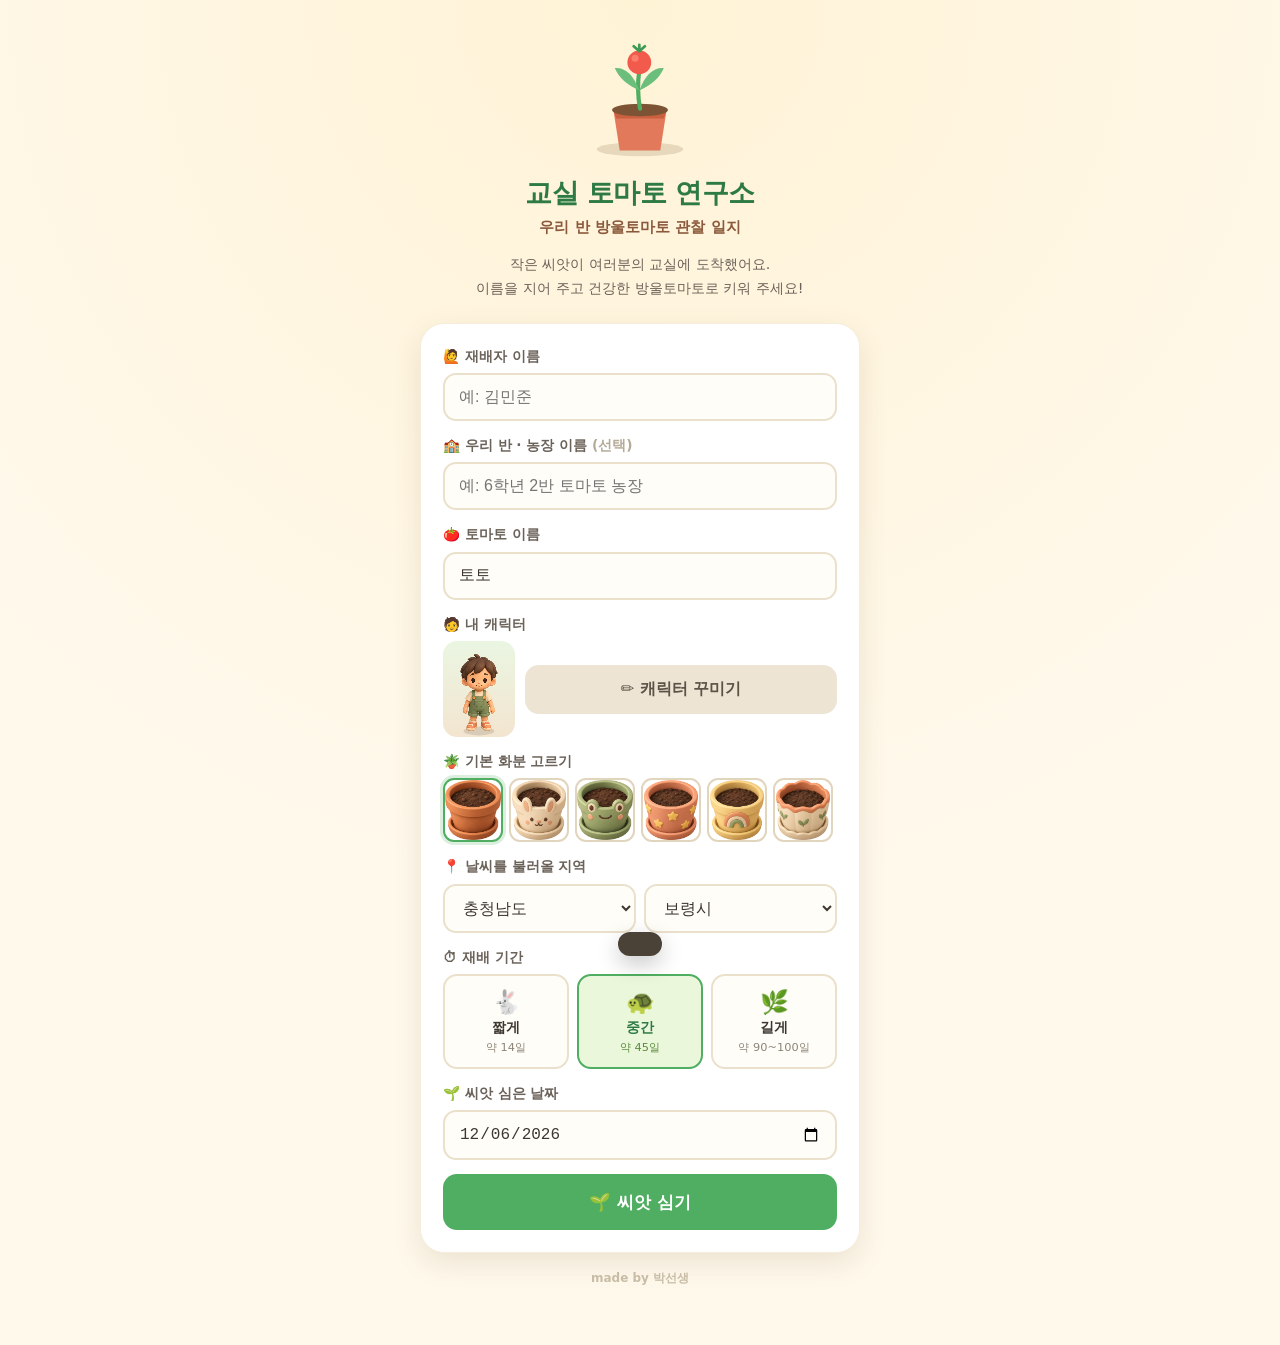
==== commit da9af085: "Apply classroom artwork and character sprites to playable game" ====
--- a/index.html
+++ b/index.html
@@ -5478,7 +5478,7 @@
   if (!dx && !dy && ROOM.target) {
     const tx = ROOM.target[0] - ROOM.px, ty = ROOM.target[1] - ROOM.py;
     const d = Math.hypot(tx, ty);
-    if (d < 8) ROOM.target = null;
+    if (d < 1) ROOM.target = null;
     else { dx = tx / d; dy = ty / d; }
   }
   const mag = Math.hypot(dx, dy);
@@ -6363,5 +6363,5 @@
 
 window.addEventListener("DOMContentLoaded", init);
 </script>
-</body>
+<script src="assets/classroom-2-5d/game-art.js?v=1"></script></body>
 </html>
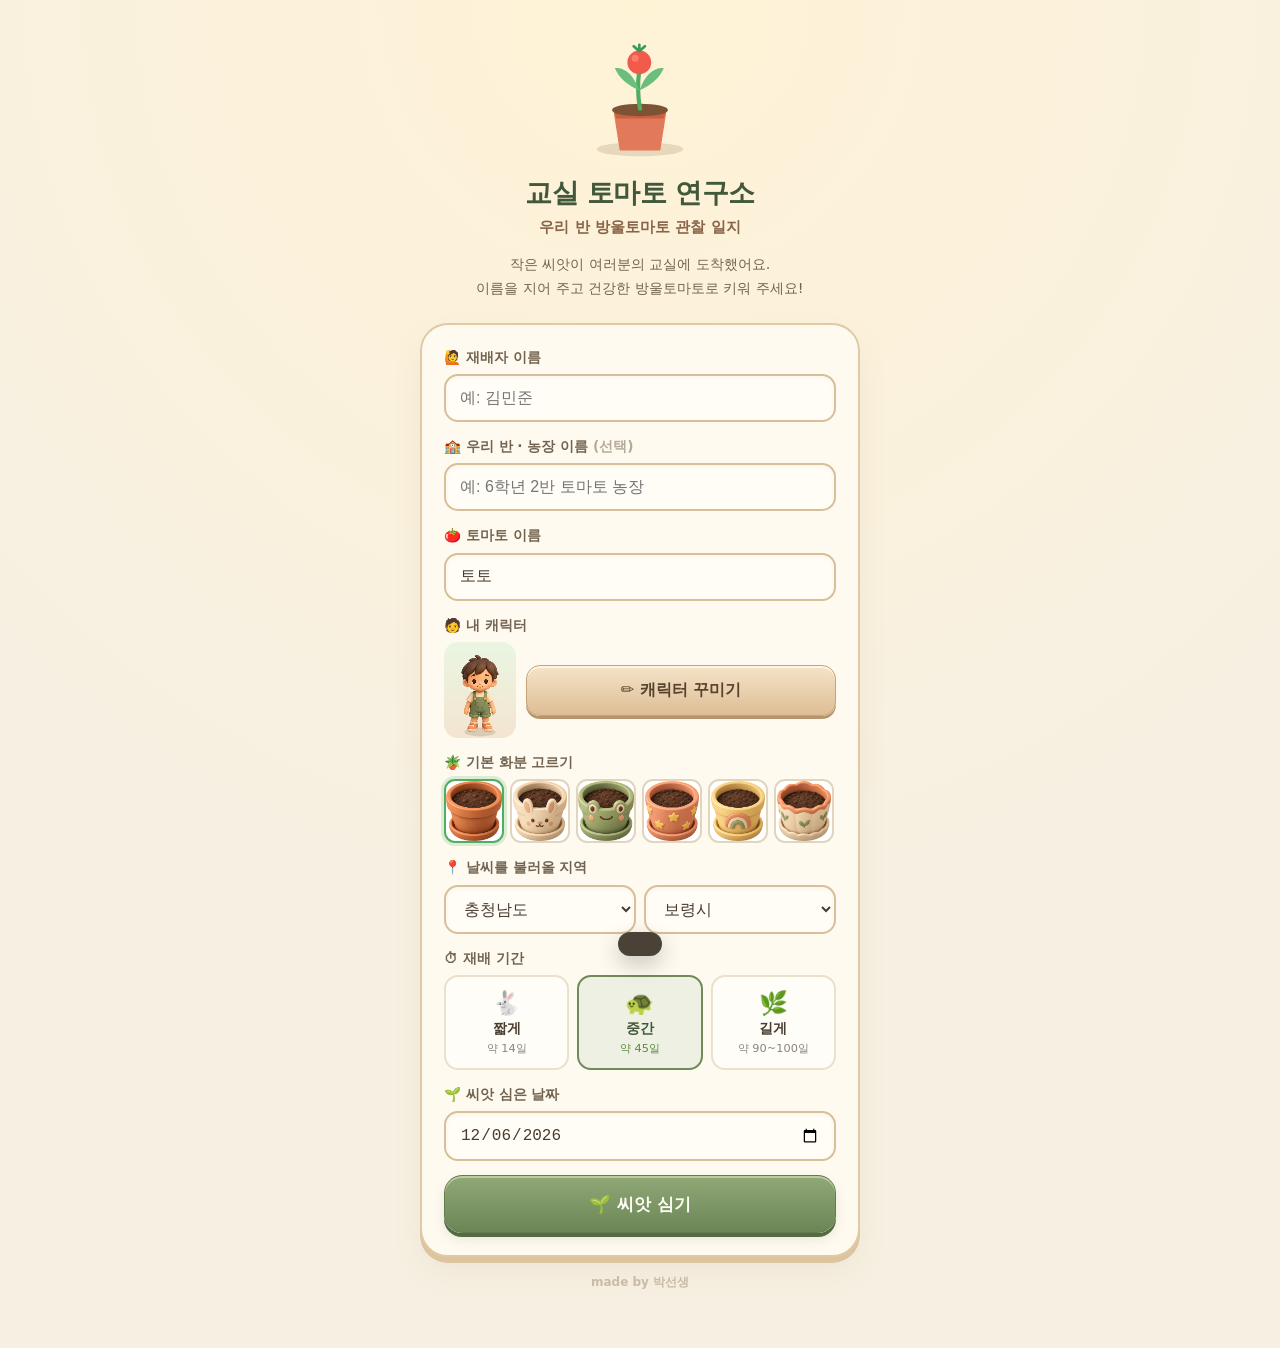
==== commit 1399899e: "Match interface to cozy classroom and animate walking strides" ====
--- a/index.html
+++ b/index.html
@@ -689,7 +689,7 @@
 </style>
 <!-- html2canvas: 화면 캡처 라이브러리 -->
 <script src="https://cdnjs.cloudflare.com/ajax/libs/html2canvas/1.4.1/html2canvas.min.js"></script>
-</head>
+<link rel="stylesheet" href="assets/classroom-2-5d/cozy-ui.css?v=1"></head>
 <body>
 
 <!-- ===== 헤더 ===== -->
@@ -6363,5 +6363,5 @@
 
 window.addEventListener("DOMContentLoaded", init);
 </script>
-<script src="assets/classroom-2-5d/game-art.js?v=1"></script></body>
+<script src="assets/classroom-2-5d/game-art.js?v=2"></script></body>
 </html>
--- a/assets/classroom-2-5d/cozy-ui.css
+++ b/assets/classroom-2-5d/cozy-ui.css
@@ -0,0 +1,35 @@
+/* Warm ceramic controls and wooden trim, matching the classroom artwork. */
+:root{--bg:#f7f0e2;--bg2:#eee1cb;--green:#708b59;--dgreen:#41583b;--lgreen:#e2e9d3;--mgreen:#edf0e2;--red:#c87960;--brown:#886448;--ink:#493c30;--ink2:#736451;--line:#ddceb5;--shadow:0 5px 0 #d9c8ab,0 12px 24px #785f3510;--radius:24px}
+body{background:radial-gradient(ellipse at top,#fffaf0,#f3e8d5);color:var(--ink)}
+header,.room-hud{background:linear-gradient(#faf1de,#eddbbd);color:#4d5139;border-bottom:4px solid #bf966b;box-shadow:inset 0 2px #fffdf4,0 4px 12px #785c3820;padding:12px 18px;gap:12px}
+.room-hud .rh-title{font-size:1rem;letter-spacing:.02em}.room-hud .rh-sub{color:#6c644f;opacity:1;margin-top:3px}
+.rh-pill,.weather-badge,.mode-badge{color:#475a3d;background:#e5ead8;border:1px solid #c6d1b4;box-shadow:inset 0 2px 2px #ffffffab;padding:8px 12px}
+.rh-btn,.act-mini{background:linear-gradient(#fffbef,#e9d9bd);color:#665039;border:1px solid #c9ad87;box-shadow:inset 0 2px #fff,0 3px 0 #bca07c;border-radius:16px;min-height:44px}
+#screen-room,.room-stage{background:#f8f3e8}.room-stage{background:radial-gradient(ellipse at center,#fffdf8,#f0e5d2)}
+#room-canvas{border-radius:22px}
+.room-controls{background:linear-gradient(#f3e7d2,#e9d6b8);border-top:3px solid #cfad80;height:138px;padding:12px 22px 18px;box-shadow:inset 0 2px #fff9ed}
+.joystick{background:radial-gradient(circle,#eee0c7 50%,#d8c2a0);border:2px solid #c3a780;box-shadow:inset 0 4px 8px #8e71452a,0 2px #fffcf4;width:98px;height:98px;opacity:1}
+.joystick .jk-knob{background:radial-gradient(circle at 35% 25%,#b6c99b,#829968);border:2px solid #718659;box-shadow:inset 0 3px 2px #dbe7c5,0 5px 7px #67583d33}
+.joystick .jk-hint{color:#73634b;bottom:-18px}.room-hintbar{color:#61523e;top:-27px;text-shadow:0 1px #fff}
+.act-big,.btn-green,.item button,.friend-card .fc-go{background:linear-gradient(#91a877,#6b8655);border:1px solid #657a50;color:#fffdf3;box-shadow:inset 0 2px #bdcda1,0 4px 0 #526b42,0 6px 12px #4d603522;border-radius:18px}
+.act-big:disabled,.btn:disabled{background:#ded2bb;color:#756a58;border:1px solid #c3b59a;box-shadow:inset 0 2px #f4edde;opacity:.8}
+.btn,.pot-menu button,.chalk-btn,.part-tab,.act-mini,.rh-btn,.item button{transition:transform .12s,box-shadow .12s,filter .12s}
+button:active:not(:disabled){transform:translateY(2px)}button:focus-visible{outline:3px solid #4e6c3d;outline-offset:4px}
+.btn-gray,.btn-blue,.btn-purple,.btn-orange,.btn-brown{background:linear-gradient(#f5e4c8,#ddbd95);border:1px solid #c6a47a;color:#57432f;box-shadow:inset 0 2px #fff5e4,0 3px 0 #b6956e}
+.card,.modal{background:#fffaf0;border:1px solid #dfcdb0;border-radius:24px;box-shadow:inset 0 2px #fff,0 5px 0 #dcc7a7,0 15px 35px #6d513f16}
+.modal{padding:24px;max-height:85dvh}.modal-bg{background:rgba(64,51,36,.36);backdrop-filter:blur(4px)}
+.modal h3,.card-title{color:#526843}.modal-x{background:#eee0c7;color:#6f5539;border-radius:50%;width:36px;height:36px}
+.helper-bubble{background:#fff9e9;border:2px solid #c6d1ad;color:#534b3b;box-shadow:0 4px 0 #d4c8a7,0 8px 20px #806d3d20;border-radius:22px}
+.helper-bubble .hb-name{color:#60754c}.interact-tip{background:#fff6e5;color:#534632;border:1px solid #ccb18c;box-shadow:0 3px 0 #b99a72}.interact-tip b{color:#4e6c3d}
+.carry-banner{background:#e5ecd7;color:#4b603c;border:2px solid #a5b68b;box-shadow:0 3px 0 #8d9f72}
+.chalk{background:linear-gradient(135deg,#607760,#3f5b48);border:9px solid #c29160;border-radius:24px;box-shadow:inset 0 0 25px #172d2438,0 5px 0 #94724e}
+.chalk-btn{background:#ffffff12;border:1px solid #b3c4a980;box-shadow:inset 0 1px #ffffff24,0 3px #263f3533;border-radius:18px}
+.pot-menu button,.sticker-grid button,.part-tab,.shop-tabs button{background:linear-gradient(#fffdf5,#f0e4ce);border:1px solid #d7bf9c;box-shadow:inset 0 2px #fff,0 3px 0 #d6bf9e;color:#61503d;border-radius:18px}
+.part-tab.on,.shop-tabs button.on{background:#e2ebd3;border-color:#98ad7c;color:#435b37;box-shadow:inset 0 2px #f3f8e9,0 3px #aabd90}
+.part-txt,.star-head{background:#f2e9d8;border-color:#dfceb0;color:#69563c;border-radius:18px}
+.item,.item.owned{background:#f7efdf;border:1px solid #ddc8a6;border-radius:20px}.item.equipped{background:#e9efdd;border:2px solid #92a878;box-shadow:0 3px #bdcda5}.item button.eq{background:#8c735a;border-color:#755f49}
+.bottom-nav{background:#faf1df;border-top:3px solid #d4b488;box-shadow:0 -4px 18px #8b6d3920}.nav-btn{color:#85735c}.nav-btn.on{color:#526e3f;background:#e5ebd5;border-radius:18px 18px 0 0}.nav-btn span{filter:none}
+input,select,textarea{background-color:#fffdf6!important;border-color:#d8bf99!important;color:#514531;border-radius:14px!important;box-shadow:inset 0 2px 4px #79613f0c}
+.start-card{background:#fffaf0;border:2px solid #e1c9a5;border-radius:28px;box-shadow:0 6px 0 #ddc49e,0 16px 30px #91744815}
+@media(max-width:600px){.room-hud{padding:9px 10px;gap:6px;flex-wrap:wrap}.room-hud .rh-title{font-size:.85rem}.rh-pill{font-size:.68rem;padding:6px 8px}.room-controls{height:120px;padding:9px 14px 14px}.joystick{width:82px;height:82px}.act-big{min-height:52px}.modal{padding:20px}.cc-wrap{flex-wrap:wrap}.cc-opts{min-width:180px}.room-hintbar{font-size:.65rem}.card{padding:16px}}
+@media(prefers-reduced-motion:reduce){*,*::before,*::after{animation-duration:.01ms!important;transition:none!important}}
